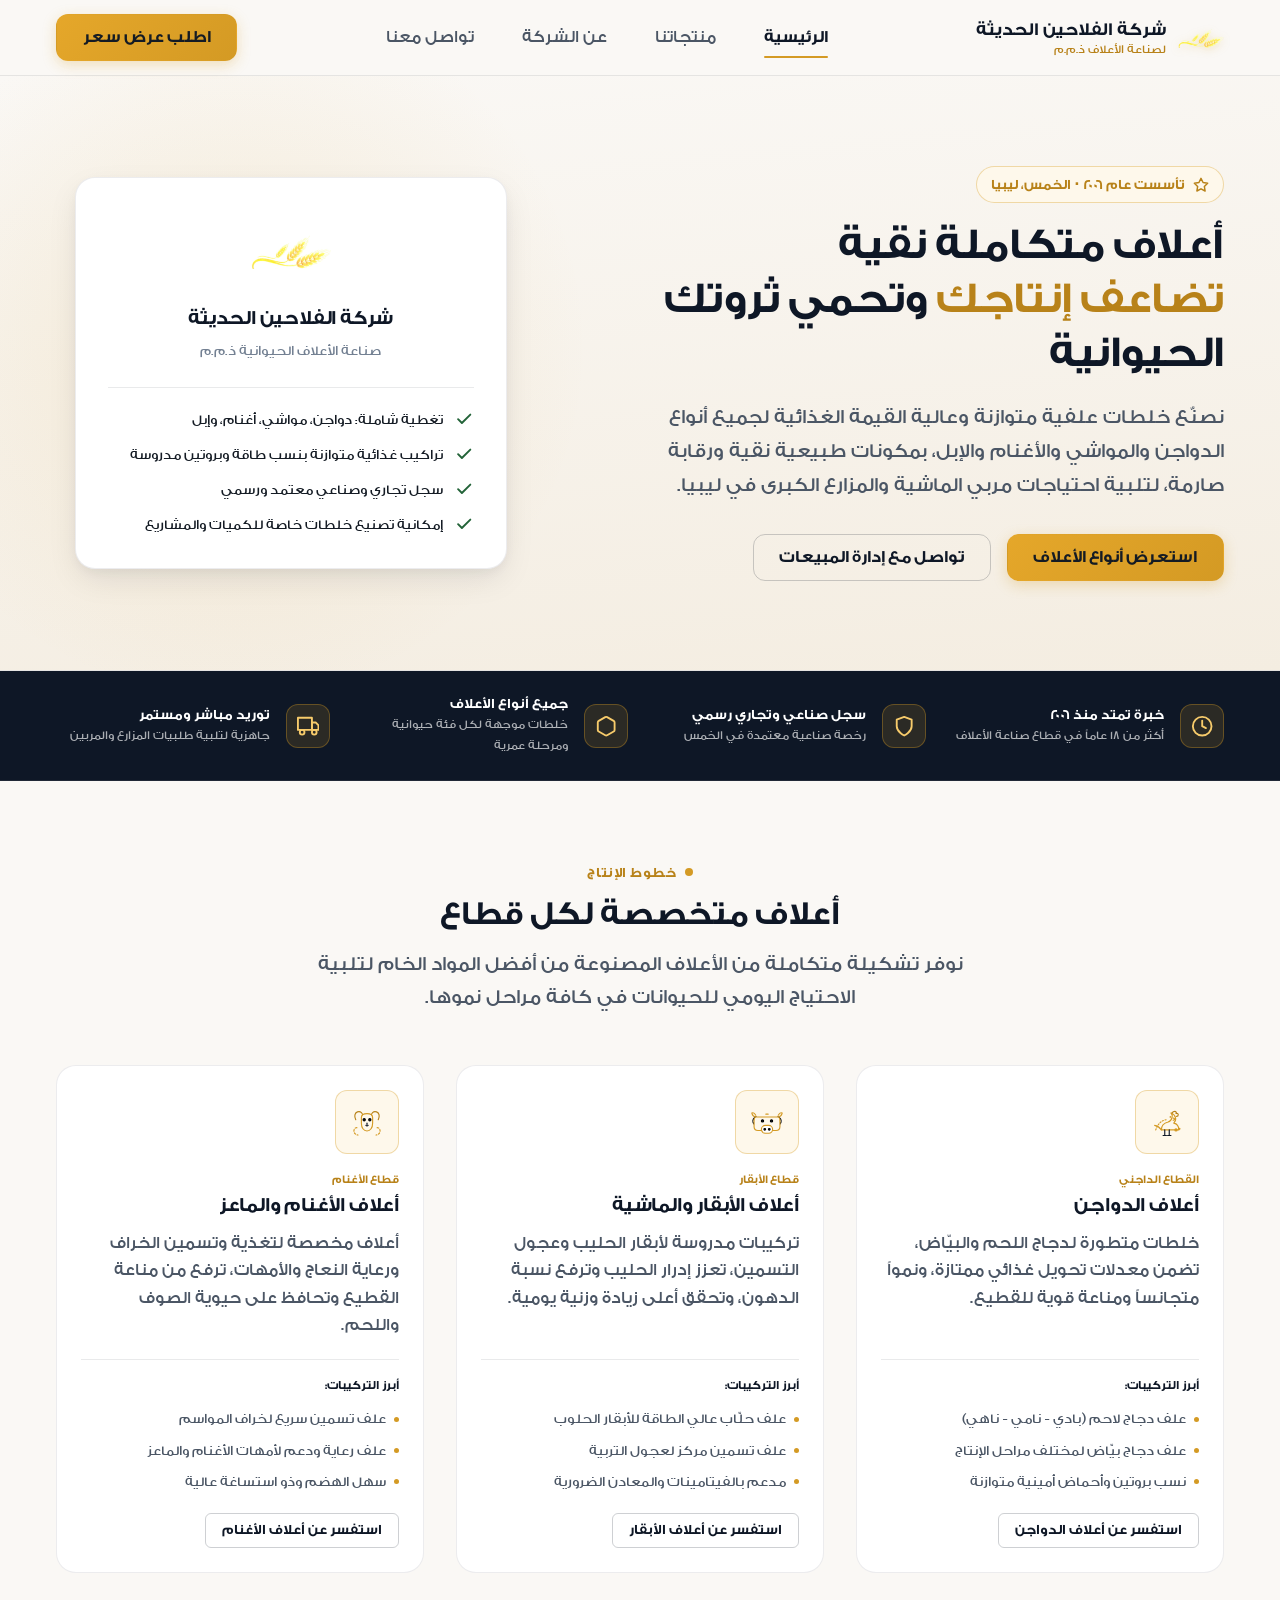
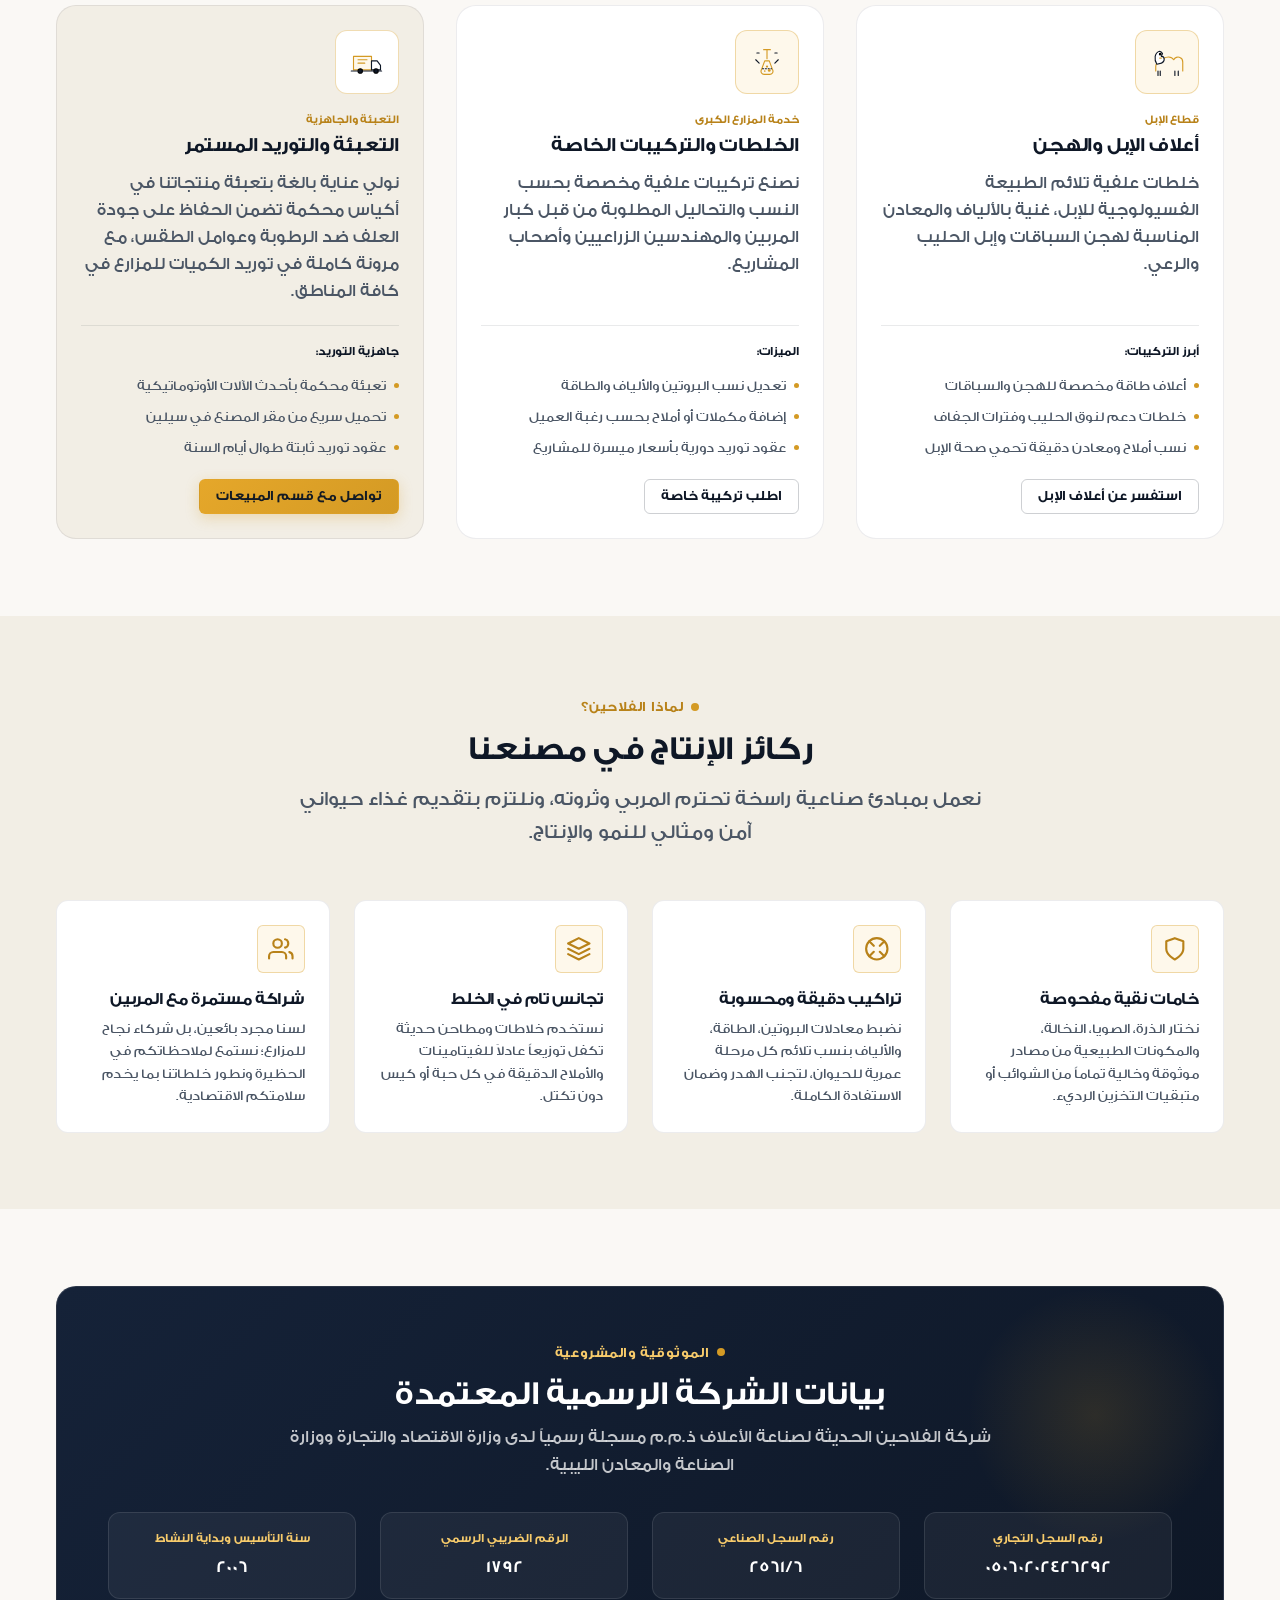
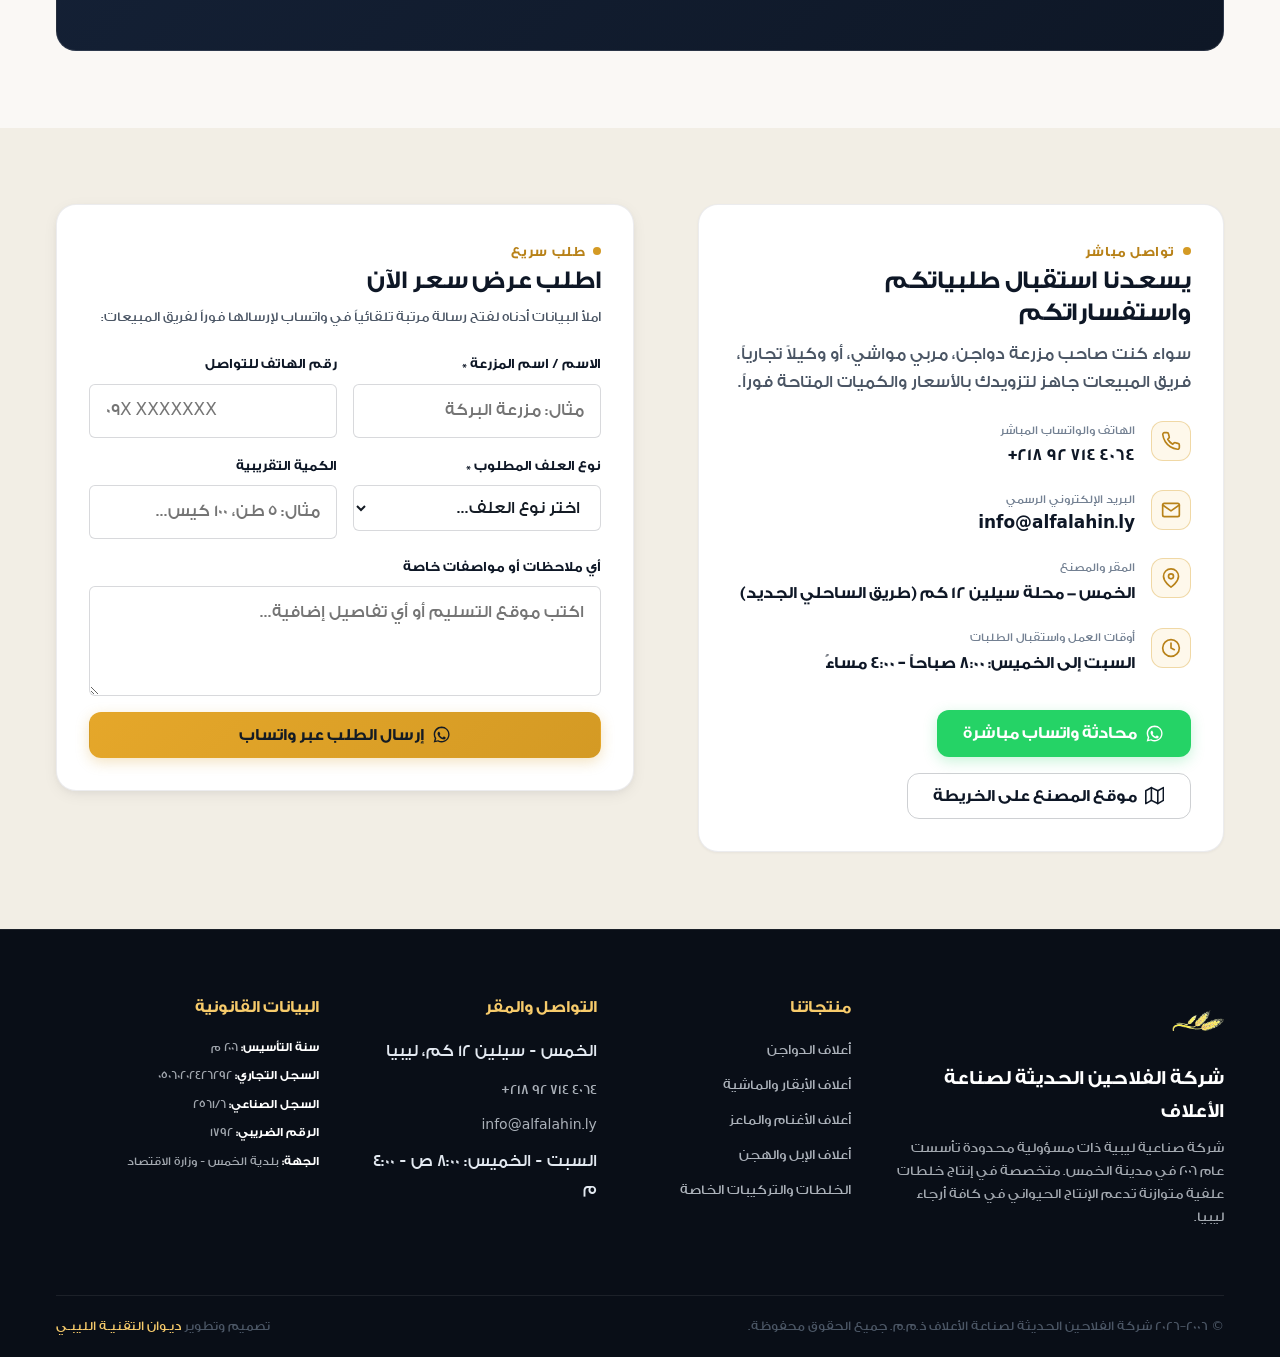
==== index.html @ b2638d95 "feat: إطلاق البنية التحتية والتصميم الكامل لموقع شركة الفلاحين الحديثة لصناعة الأعلاف" ====
<!DOCTYPE html>
<html lang="ar" dir="rtl">
<head>
  <meta charset="UTF-8">
  <meta name="viewport" content="width=device-width, initial-scale=1.0, viewport-fit=cover">
  <title>شركة الفلاحين الحديثة لصناعة الأعلاف | الخمس - ليبيا</title>
  <meta name="description" content="شركة الفلاحين الحديثة لصناعة الأعلاف ذ.م.م - تأسست عام 2006 في سيلين، الخمس، ليبيا. إنتاج وتوريد أجود أنواع الأعلاف المركزة للدواجن والمواشي والأغنام والإبل.">
  <meta name="keywords" content="أعلاف, مصنع أعلاف, شركة الفلاحين, سيلين, الخمس, ليبيا, أعلاف دواجن, أعلاف مواشي, أعلاف أغنام, أعلاف إبل, خلطات علفية">
  <meta name="theme-color" content="#0e1726">
  <link rel="canonical" href="https://alfalahin.ly/">
  <link rel="manifest" href="site.webmanifest">
  <link rel="icon" href="favicon.ico" sizes="any">
  <link rel="apple-touch-icon" href="apple-touch-icon.png">

  <!-- Open Graph / Social -->
  <meta property="og:type" content="website">
  <meta property="og:url" content="https://alfalahin.ly/">
  <meta property="og:title" content="شركة الفلاحين الحديثة لصناعة الأعلاف">
  <meta property="og:description" content="إنتاج وتوريد جميع أنواع الأعلاف الحيوانية بأعلى معايير الجودة في سيلين، الخمس، ليبيا.">
  <meta property="og:image" content="https://alfalahin.ly/assets/img/icon-512.png">

  <!-- Styles -->
  <link rel="stylesheet" href="assets/css/base.css">
  <link rel="stylesheet" href="assets/css/components.css">

  <!-- Structured Data -->
  <script type="application/ld+json">
  {
    "@context": "https://schema.org",
    "@type": "LocalBusiness",
    "name": "شركة الفلاحين الحديثة لصناعة الأعلاف ذ.م.م",
    "alternateName": "Al Falahin Modern Feed Company",
    "image": "https://alfalahin.ly/assets/img/icon-512.png",
    "telephone": "+218927144064",
    "email": "info@alfalahin.ly",
    "url": "https://alfalahin.ly",
    "address": {
      "@type": "PostalAddress",
      "streetAddress": "طريق الساحلي الجديد، محلة سيلين 12 كم",
      "addressLocality": "الخمس",
      "addressCountry": "LY"
    },
    "foundingDate": "2006-11-29",
    "openingHoursSpecification": {
      "@type": "OpeningHoursSpecification",
      "dayOfWeek": ["Saturday", "Sunday", "Monday", "Tuesday", "Wednesday", "Thursday"],
      "opens": "08:00",
      "closes": "16:00"
    }
  }
  </script>
</head>

<body>
  <a class="skip-link" href="#mainContent">الانتقال إلى المحتوى الرئيسي</a>

  <!-- ═══════════════════════════════════════════ الترويسة -->
  <header class="header">
    <div class="container header__inner">
      <a class="brand" href="index.html" aria-label="شركة الفلاحين الحديثة — الصفحة الرئيسية">
        <img class="brand__mark" src="assets/img/logo-mark.png" alt="شعار شركة الفلاحين الحديثة" width="46" height="46">
        <span class="brand__text">
          <span class="brand__name">شركة الفلاحين الحديثة</span>
          <span class="brand__sub">لصناعة الأعلاف ذ.م.م</span>
        </span>
      </a>

      <nav class="nav" aria-label="التنقل الرئيسي">
        <ul class="nav__list">
          <li><a class="nav__link" href="index.html" aria-current="page">الرئيسية</a></li>
          <li><a class="nav__link" href="products.html">منتجاتنا</a></li>
          <li><a class="nav__link" href="about.html">عن الشركة</a></li>
          <li><a class="nav__link" href="contact.html">تواصل معنا</a></li>
        </ul>
      </nav>

      <div class="header__actions">
        <!-- زر واتساب للهاتف -->
        <a class="btn header__wa" href="https://wa.me/218927144064" target="_blank" rel="noopener" aria-label="مراسلة الشركة عبر واتساب">
          <svg viewBox="0 0 24 24" aria-hidden="true"><path d="M12.04 2c-5.46 0-9.91 4.45-9.91 9.91 0 1.75.46 3.45 1.32 4.95L2.05 22l5.25-1.38c1.45.79 3.08 1.21 4.74 1.21 5.46 0 9.91-4.45 9.91-9.91 0-2.65-1.03-5.14-2.9-7.01A9.82 9.82 0 0 0 12.04 2zm.01 1.67c2.2 0 4.26.86 5.82 2.42a8.18 8.18 0 0 1 2.41 5.82c0 4.54-3.7 8.24-8.24 8.24-1.42 0-2.82-.37-4.06-1.07l-.29-.16-3.12.82.83-3.04-.19-.3a8.18 8.18 0 0 1-1.26-4.49c0-4.54 3.7-8.24 8.24-8.24zm4.52 11.66c-.25-.13-1.47-.72-1.7-.81-.23-.08-.39-.13-.56.13-.17.25-.64.81-.79.97-.14.17-.29.19-.54.06-.25-.13-1.06-.39-2.02-1.25-.75-.67-1.25-1.5-1.4-1.75-.14-.25-.02-.39.11-.51.11-.11.25-.29.38-.44.13-.14.17-.25.25-.42.08-.17.04-.31-.02-.44-.06-.13-.56-1.35-.77-1.85-.2-.49-.41-.42-.56-.43h-.48c-.17 0-.44.06-.67.31-.23.25-.88.86-.88 2.1s.9 2.44 1.03 2.61c.13.17 1.77 2.7 4.28 3.79.6.26 1.07.41 1.43.53.6.19 1.15.16 1.58.1.48-.07 1.47-.6 1.68-1.18.21-.58.21-1.07.15-1.18-.06-.1-.23-.16-.48-.28z"/></svg>
        </a>
        <a class="btn btn--gold" href="contact.html">اطلب عرض سعر</a>
      </div>
    </div>
  </header>

  <main id="mainContent">

    <!-- ═══════════════════════════════════════════ القسم الترحيبي (Hero) -->
    <section class="hero">
      <div class="container hero__inner">
        <div class="hero__content reveal">
          <div class="hero__badge">
            <svg viewBox="0 0 24 24" fill="none" stroke="currentColor" stroke-width="2.2" stroke-linecap="round" stroke-linejoin="round" aria-hidden="true"><path d="M12 2l3.09 6.26L22 9.27l-5 4.87 1.18 6.88L12 17.77l-6.18 3.25L7 14.14 2 9.27l6.91-1.01L12 2z"/></svg>
            <span>تأسست عام ٢٠٠٦ · الخمس، ليبيا</span>
          </div>
          <h1>أعلاف متكاملة نقية <span>تضاعف إنتاجك</span> وتحمي ثروتك الحيوانية</h1>
          <p class="hero__desc">
            نصنّع خلطات علفية متوازنة وعالية القيمة الغذائية لجميع أنواع الدواجن والمواشي والأغنام والإبل، بمكونات طبيعية نقية ورقابة صارمة، لتلبية احتياجات مربي الماشية والمزارع الكبرى في ليبيا.
          </p>
          <div class="btn-group">
            <a class="btn btn--gold" href="products.html">استعرض أنواع الأعلاف</a>
            <a class="btn btn--outline" href="contact.html">تواصل مع إدارة المبيعات</a>
          </div>
        </div>

        <div class="hero__media reveal">
          <div class="hero__card">
            <img class="hero__card-mark" src="assets/img/logo-mark.png" alt="" width="80" height="80">
            <h2 class="hero__card-title">شركة الفلاحين الحديثة</h2>
            <p class="hero__card-sub">صناعة الأعلاف الحيوانية ذ.م.م</p>
            <div class="hero__card-list">
              <div class="hero__card-item">
                <svg viewBox="0 0 24 24" fill="none" stroke="currentColor" stroke-width="2.5" stroke-linecap="round" stroke-linejoin="round" aria-hidden="true"><polyline points="20 6 9 17 4 12"/></svg>
                <span>تغطية شاملة: دواجن، مواشي، أغنام، وإبل</span>
              </div>
              <div class="hero__card-item">
                <svg viewBox="0 0 24 24" fill="none" stroke="currentColor" stroke-width="2.5" stroke-linecap="round" stroke-linejoin="round" aria-hidden="true"><polyline points="20 6 9 17 4 12"/></svg>
                <span>تراكيب غذائية متوازنة بنسب طاقة وبروتين مدروسة</span>
              </div>
              <div class="hero__card-item">
                <svg viewBox="0 0 24 24" fill="none" stroke="currentColor" stroke-width="2.5" stroke-linecap="round" stroke-linejoin="round" aria-hidden="true"><polyline points="20 6 9 17 4 12"/></svg>
                <span>سجل تجاري وصناعي معتمد ورسمي</span>
              </div>
              <div class="hero__card-item">
                <svg viewBox="0 0 24 24" fill="none" stroke="currentColor" stroke-width="2.5" stroke-linecap="round" stroke-linejoin="round" aria-hidden="true"><polyline points="20 6 9 17 4 12"/></svg>
                <span>إمكانية تصنيع خلطات خاصة للكميات والمشاريع</span>
              </div>
            </div>
          </div>
        </div>
      </div>
    </section>

    <!-- ═══════════════════════════════════════════ شريط الأرقام والموثوقية -->
    <section class="trust-strip" aria-label="أرقام وإحصائيات موثوقة">
      <div class="container trust-strip__inner">
        <div class="trust-item">
          <div class="trust-item__icon">
            <svg viewBox="0 0 24 24" fill="none" stroke="currentColor" stroke-width="2" stroke-linecap="round" stroke-linejoin="round" aria-hidden="true"><circle cx="12" cy="12" r="10"/><polyline points="12 6 12 12 16 14"/></svg>
          </div>
          <div>
            <div class="trust-item__title">خبرة تمتد منذ ٢٠٠٦</div>
            <div class="trust-item__desc">أكثر من ١٨ عاماً في قطاع صناعة الأعلاف</div>
          </div>
        </div>

        <div class="trust-item">
          <div class="trust-item__icon">
            <svg viewBox="0 0 24 24" fill="none" stroke="currentColor" stroke-width="2" stroke-linecap="round" stroke-linejoin="round" aria-hidden="true"><path d="M12 22s8-4 8-10V5l-8-3-8 3v7c0 6 8 10 8 10z"/></svg>
          </div>
          <div>
            <div class="trust-item__title">سجل صناعي وتجاري رسمي</div>
            <div class="trust-item__desc">رخصة صناعية معتمدة في الخمس</div>
          </div>
        </div>

        <div class="trust-item">
          <div class="trust-item__icon">
            <svg viewBox="0 0 24 24" fill="none" stroke="currentColor" stroke-width="2" stroke-linecap="round" stroke-linejoin="round" aria-hidden="true"><path d="M21 16V8a2 2 0 0 0-1-1.73l-7-4a2 2 0 0 0-2 0l-7 4A2 2 0 0 0 3 8v8a2 2 0 0 0 1 1.73l7 4a2 2 0 0 0 2 0l7-4A2 2 0 0 0 21 16z"/></svg>
          </div>
          <div>
            <div class="trust-item__title">جميع أنواع الأعلاف</div>
            <div class="trust-item__desc">خلطات موجهة لكل فئة حيوانية ومرحلة عمرية</div>
          </div>
        </div>

        <div class="trust-item">
          <div class="trust-item__icon">
            <svg viewBox="0 0 24 24" fill="none" stroke="currentColor" stroke-width="2" stroke-linecap="round" stroke-linejoin="round" aria-hidden="true"><rect x="1" y="3" width="15" height="13"/><polygon points="16 8 20 8 23 11 23 16 16 16 16 8"/><circle cx="5.5" cy="18.5" r="2.5"/><circle cx="18.5" cy="18.5" r="2.5"/></svg>
          </div>
          <div>
            <div class="trust-item__title">توريد مباشر ومستمر</div>
            <div class="trust-item__desc">جاهزية لتلبية طلبيات المزارع والمربين</div>
          </div>
        </div>
      </div>
    </section>

    <!-- ═══════════════════════════════════════════ خطوط الإنتاج والمنتجات -->
    <section class="section" id="products">
      <div class="container">
        <div class="section-head section-head--center reveal">
          <span class="eyebrow">خطوط الإنتاج</span>
          <h2>أعلاف متخصصة لكل قطاع</h2>
          <p>نوفر تشكيلة متكاملة من الأعلاف المصنوعة من أفضل المواد الخام لتلبية الاحتياج اليومي للحيوانات في كافة مراحل نموها.</p>
        </div>

        <div class="products-grid">
          <!-- 1. أعلاف الدواجن -->
          <article class="product-card reveal">
            <div class="product-card__figure">
              <img src="assets/img/illus-poultry.svg" alt="" width="36" height="36" loading="lazy">
            </div>
            <span class="product-card__tag">القطاع الداجني</span>
            <h3>أعلاف الدواجن</h3>
            <p>خلطات متطورة لدجاج اللحم والبيّاض، تضمن معدلات تحويل غذائي ممتازة، ونمواً متجانساً ومناعة قوية للقطيع.</p>
            <div class="product-card__types">
              <div class="product-card__types-title">أبرز التركيبات:</div>
              <div class="product-card__type-item">علف دجاج لاحم (بادي - نامي - ناهي)</div>
              <div class="product-card__type-item">علف دجاج بيّاض لمختلف مراحل الإنتاج</div>
              <div class="product-card__type-item">نسب بروتين وأحماض أمينية متوازنة</div>
            </div>
            <div class="product-card__action">
              <a class="btn btn--outline btn--sm" href="https://wa.me/218927144064?text=%D8%A7%D9%84%D8%B3%D9%84%D8%A7%D9%85%20%D8%B9%D9%84%D9%8A%D9%83%D9%85%D8%8C%20%D8%A3%D9%88%D8%AF%20%D8%A7%D9%84%D8%A7%D8%B3%D8%AA%D9%81%D8%B3%D8%A7%D8%B1%20%D8%B9%D9%86%20%D8%A3%D8%B9%D9%84%D8%A7%D9%81%20%D8%A7%D9%84%D8%AF%D9%88%D8%A7%D8%AC%D9%86" target="_blank" rel="noopener">استفسر عن أعلاف الدواجن</a>
            </div>
          </article>

          <!-- 2. أعلاف الأبقار والماشية -->
          <article class="product-card reveal">
            <div class="product-card__figure">
              <img src="assets/img/illus-cattle.svg" alt="" width="36" height="36" loading="lazy">
            </div>
            <span class="product-card__tag">قطاع الأبقار</span>
            <h3>أعلاف الأبقار والماشية</h3>
            <p>تركيبات مدروسة لأبقار الحليب وعجول التسمين، تعزز إدرار الحليب وترفع نسبة الدهون، وتحقق أعلى زيادة وزنية يومية.</p>
            <div class="product-card__types">
              <div class="product-card__types-title">أبرز التركيبات:</div>
              <div class="product-card__type-item">علف حلّاب عالي الطاقة للأبقار الحلوب</div>
              <div class="product-card__type-item">علف تسمين مركز لعجول التربية</div>
              <div class="product-card__type-item">مدعم بالفيتامينات والمعادن الضرورية</div>
            </div>
            <div class="product-card__action">
              <a class="btn btn--outline btn--sm" href="https://wa.me/218927144064?text=%D8%A7%D9%84%D8%B3%D9%84%D8%A7%D9%85%20%D8%B9%D9%84%D9%8A%D9%83%D9%85%D8%8C%20%D8%A3%D9%88%D8%AF%20%D8%A7%D9%84%D8%A7%D8%B3%D8%AA%D9%81%D8%B3%D8%A7%D8%B1%20%D8%B9%D9%86%20%D8%A3%D8%B9%D9%84%D8%A7%D9%81%20%D8%A7%D9%84%D8%A3%D8%A8%D9%82%D8%A7%D8%B1" target="_blank" rel="noopener">استفسر عن أعلاف الأبقار</a>
            </div>
          </article>

          <!-- 3. أعلاف الأغنام والماعز -->
          <article class="product-card reveal">
            <div class="product-card__figure">
              <img src="assets/img/illus-sheep.svg" alt="" width="36" height="36" loading="lazy">
            </div>
            <span class="product-card__tag">قطاع الأغنام</span>
            <h3>أعلاف الأغنام والماعز</h3>
            <p>أعلاف مخصصة لتغذية وتسمين الخراف ورعاية النعاج والأمهات، ترفع من مناعة القطيع وتحافظ على حيوية الصوف واللحم.</p>
            <div class="product-card__types">
              <div class="product-card__types-title">أبرز التركيبات:</div>
              <div class="product-card__type-item">علف تسمين سريع لخراف المواسم</div>
              <div class="product-card__type-item">علف رعاية ودعم لأمهات الأغنام والماعز</div>
              <div class="product-card__type-item">سهل الهضم وذو استساغة عالية</div>
            </div>
            <div class="product-card__action">
              <a class="btn btn--outline btn--sm" href="https://wa.me/218927144064?text=%D8%A7%D9%84%D8%B3%D9%84%D8%A7%D9%85%20%D8%B9%D9%84%D9%8A%D9%83%D9%85%D8%8C%20%D8%A3%D9%88%D8%AF%20%D8%A7%D9%84%D8%A7%D8%B3%D8%AA%D9%81%D8%B3%D8%A7%D8%B1%20%D8%B9%D9%86%20%D8%A3%D8%B9%D9%84%D8%A7%D9%81%20%D8%A7%D9%84%D8%A3%D8%BA%D9%86%D8%A7%D9%85" target="_blank" rel="noopener">استفسر عن أعلاف الأغنام</a>
            </div>
          </article>

          <!-- 4. أعلاف الإبل -->
          <article class="product-card reveal">
            <div class="product-card__figure">
              <img src="assets/img/illus-camel.svg" alt="" width="36" height="36" loading="lazy">
            </div>
            <span class="product-card__tag">قطاع الإبل</span>
            <h3>أعلاف الإبل والهجن</h3>
            <p>خلطات علفية تلائم الطبيعة الفسيولوجية للإبل، غنية بالألياف والمعادن المناسبة لهجن السباقات وإبل الحليب والرعي.</p>
            <div class="product-card__types">
              <div class="product-card__types-title">أبرز التركيبات:</div>
              <div class="product-card__type-item">أعلاف طاقة مخصصة للهجن والسباقات</div>
              <div class="product-card__type-item">خلطات دعم لنوق الحليب وفترات الجفاف</div>
              <div class="product-card__type-item">نسب أملاح ومعادن دقيقة تحمي صحة الإبل</div>
            </div>
            <div class="product-card__action">
              <a class="btn btn--outline btn--sm" href="https://wa.me/218927144064?text=%D8%A7%D9%84%D8%B3%D9%84%D8%A7%D9%85%20%D8%B9%D9%84%D9%8A%D9%83%D9%85%D8%8C%20%D8%A3%D9%88%D8%AF%20%D8%A7%D9%84%D8%A7%D8%B3%D8%AA%D9%81%D8%B3%D8%A7%D8%B1%20%D8%B9%D9%86%20%D8%A3%D8%B9%D9%84%D8%A7%D9%81%20%D8%A7%D9%84%D8%A5%D8%A8%D9%84" target="_blank" rel="noopener">استفسر عن أعلاف الإبل</a>
            </div>
          </article>

          <!-- 5. الخلطات والطلبيات الخاصة -->
          <article class="product-card reveal">
            <div class="product-card__figure">
              <img src="assets/img/illus-custom.svg" alt="" width="36" height="36" loading="lazy">
            </div>
            <span class="product-card__tag">خدمة المزارع الكبرى</span>
            <h3>الخلطات والتركيبات الخاصة</h3>
            <p>نصنع تركيبات علفية مخصصة بحسب النسب والتحاليل المطلوبة من قبل كبار المربين والمهندسين الزراعيين وأصحاب المشاريع.</p>
            <div class="product-card__types">
              <div class="product-card__types-title">الميزات:</div>
              <div class="product-card__type-item">تعديل نسب البروتين والألياف والطاقة</div>
              <div class="product-card__type-item">إضافة مكملات أو أملاح بحسب رغبة العميل</div>
              <div class="product-card__type-item">عقود توريد دورية بأسعار ميسرة للمشاريع</div>
            </div>
            <div class="product-card__action">
              <a class="btn btn--outline btn--sm" href="https://wa.me/218927144064?text=%D8%A7%D9%84%D8%B3%D9%84%D8%A7%D9%85%20%D8%B9%D9%84%D9%8A%D9%83%D9%85%D8%8C%20%D8%A3%D8%B1%D8%BA%D8%A8%20%D9%81%D9%8A%20%D8%B7%D9%84%D8%A8%20%D8%AA%D8%B1%D9%83%D9%8A%D8%A8%D8%A9%20%D8%B9%D9%84%D9%81%D9%8A%D8%A9%20%D8%AE%D8%A7%D8%B5%D8%A9" target="_blank" rel="noopener">اطلب تركيبة خاصة</a>
            </div>
          </article>

          <!-- 6. بطاقة معلومات التعبئة والتوريد -->
          <article class="product-card reveal" style="background: var(--paper-sand);">
            <div class="product-card__figure" style="background: #ffffff;">
              <img src="assets/img/illus-logistics.svg" alt="" width="36" height="36" loading="lazy">
            </div>
            <span class="product-card__tag">التعبئة والجاهزية</span>
            <h3>التعبئة والتوريد المستمر</h3>
            <p>نولي عناية بالغة بتعبئة منتجاتنا في أكياس محكمة تضمن الحفاظ على جودة العلف ضد الرطوبة وعوامل الطقس، مع مرونة كاملة في توريد الكميات للمزارع في كافة المناطق.</p>
            <div class="product-card__types">
              <div class="product-card__types-title">جاهزية التوريد:</div>
              <div class="product-card__type-item">تعبئة محكمة بأحدث الآلات الأوتوماتيكية</div>
              <div class="product-card__type-item">تحميل سريع من مقر المصنع في سيلين</div>
              <div class="product-card__type-item">عقود توريد ثابتة طوال أيام السنة</div>
            </div>
            <div class="product-card__action">
              <a class="btn btn--gold btn--sm" href="contact.html">تواصل مع قسم المبيعات</a>
            </div>
          </article>
        </div>
      </div>
    </section>

    <!-- ═══════════════════════════════════════════ معايير الجودة والتصنيع -->
    <section class="section section--sand" id="quality">
      <div class="container">
        <div class="section-head section-head--center reveal">
          <span class="eyebrow">لماذا الفلاحين؟</span>
          <h2>ركائز الإنتاج في مصنعنا</h2>
          <p>نعمل بمبادئ صناعية راسخة تحترم المربي وثروته، ونلتزم بتقديم غذاء حيواني آمن ومثالي للنمو والإنتاج.</p>
        </div>

        <div class="features-grid">
          <div class="feature-box reveal">
            <div class="feature-box__icon">
              <svg viewBox="0 0 24 24" fill="none" stroke="currentColor" stroke-width="2" stroke-linecap="round" stroke-linejoin="round" aria-hidden="true"><path d="M12 22s8-4 8-10V5l-8-3-8 3v7c0 6 8 10 8 10z"/></svg>
            </div>
            <h3>خامات نقية مفحوصة</h3>
            <p>نختار الذرة، الصويا، النخالة، والمكونات الطبيعية من مصادر موثوقة وخالية تماماً من الشوائب أو متبقيات التخزين الرديء.</p>
          </div>

          <div class="feature-box reveal">
            <div class="feature-box__icon">
              <svg viewBox="0 0 24 24" fill="none" stroke="currentColor" stroke-width="2" stroke-linecap="round" stroke-linejoin="round" aria-hidden="true"><circle cx="12" cy="12" r="10"/><path d="m4.93 4.93 4.24 4.24M14.83 14.83l4.24 4.24M14.83 9.17l4.24-4.24M4.93 19.07l4.24-4.24"/></svg>
            </div>
            <h3>تراكيب دقيقة ومحسوبة</h3>
            <p>نضبط معادلات البروتين، الطاقة، والألياف بنسب تلائم كل مرحلة عمرية للحيوان، لتجنب الهدر وضمان الاستفادة الكاملة.</p>
          </div>

          <div class="feature-box reveal">
            <div class="feature-box__icon">
              <svg viewBox="0 0 24 24" fill="none" stroke="currentColor" stroke-width="2" stroke-linecap="round" stroke-linejoin="round" aria-hidden="true"><polygon points="12 2 2 7 12 12 22 7 12 2"/><polyline points="2 17 12 22 22 17"/><polyline points="2 12 12 17 22 12"/></svg>
            </div>
            <h3>تجانس تام في الخلط</h3>
            <p>نستخدم خلاطات ومطاحن حديثة تكفل توزيعاً عادلاً للفيتامينات والأملاح الدقيقة في كل حبة أو كيس دون تكتل.</p>
          </div>

          <div class="feature-box reveal">
            <div class="feature-box__icon">
              <svg viewBox="0 0 24 24" fill="none" stroke="currentColor" stroke-width="2" stroke-linecap="round" stroke-linejoin="round" aria-hidden="true"><path d="M17 21v-2a4 4 0 0 0-4-4H5a4 4 0 0 0-4 4v2"/><circle cx="9" cy="7" r="4"/><path d="M23 21v-2a4 4 0 0 0-3-3.87"/><path d="M16 3.13a4 4 0 0 1 0 7.75"/></svg>
            </div>
            <h3>شراكة مستمرة مع المربين</h3>
            <p>لسنا مجرد بائعين، بل شركاء نجاح للمزارع؛ نستمع لملاحظاتكم في الحظيرة ونطور خلطاتنا بما يخدم سلامتكم الاقتصادية.</p>
          </div>
        </div>
      </div>
    </section>

    <!-- ═══════════════════════════════════════════ السجلات والتراخيص الرسمية -->
    <section class="section" id="legal">
      <div class="container">
        <div class="legal-banner reveal">
          <div style="text-align: center; max-width: 44rem; margin: 0 auto var(--sp-8) auto; position: relative; z-index: 2;">
            <span class="eyebrow" style="color: var(--gold-light);">الموثوقية والمشروعية</span>
            <h2 style="color: #ffffff; margin-top: var(--sp-2);">بيانات الشركة الرسمية المعتمدة</h2>
            <p style="color: rgba(255, 255, 255, 0.75); margin-top: var(--sp-2);">
              شركة الفلاحين الحديثة لصناعة الأعلاف ذ.م.م مسجلة رسمياً لدى وزارة الاقتصاد والتجارة ووزارة الصناعة والمعادن الليبية.
            </p>
          </div>

          <div class="legal-banner__grid">
            <div class="legal-badge">
              <div class="legal-badge__label">رقم السجل التجاري</div>
              <div class="legal-badge__val">05060202426292</div>
            </div>
            <div class="legal-badge">
              <div class="legal-badge__label">رقم السجل الصناعي</div>
              <div class="legal-badge__val">2561/6</div>
            </div>
            <div class="legal-badge">
              <div class="legal-badge__label">الرقم الضريبي الرسمي</div>
              <div class="legal-badge__val">1792</div>
            </div>
            <div class="legal-badge">
              <div class="legal-badge__label">سنة التأسيس وبداية النشاط</div>
              <div class="legal-badge__val">2006</div>
            </div>
          </div>
        </div>
      </div>
    </section>

    <!-- ═══════════════════════════════════════════ تواصل مباشر وطلب عرض سعر -->
    <section class="section section--sand" id="contact">
      <div class="container">
        <div class="contact-grid">
          <!-- معلومات التواصل -->
          <div class="contact-card reveal">
            <span class="eyebrow">تواصل مباشر</span>
            <h3>يسعدنا استقبال طلبياتكم واستفساراتكم</h3>
            <p>سواء كنت صاحب مزرعة دواجن، مربي مواشي، أو وكيلاً تجارياً، فريق المبيعات جاهز لتزويدك بالأسعار والكميات المتاحة فوراً.</p>

            <div class="contact-list">
              <div class="contact-row">
                <div class="contact-row__icon">
                  <svg viewBox="0 0 24 24" fill="none" stroke="currentColor" stroke-width="2" stroke-linecap="round" stroke-linejoin="round" aria-hidden="true"><path d="M22 16.92v3a2 2 0 0 1-2.18 2 19.79 19.79 0 0 1-8.63-3.07 19.5 19.5 0 0 1-6-6 19.79 19.79 0 0 1-3.07-8.67A2 2 0 0 1 4.11 2h3a2 2 0 0 1 2 1.72 12.84 12.84 0 0 0 .7 2.81 2 2 0 0 1-.45 2.11L8.09 9.91a16 16 0 0 0 6 6l1.27-1.27a2 2 0 0 1 2.11-.45 12.84 12.84 0 0 0 2.81.7A2 2 0 0 1 22 16.92z"/></svg>
                </div>
                <div>
                  <div class="contact-row__label">الهاتف والواتساب المباشر</div>
                  <a class="contact-row__val" href="tel:+218927144064" dir="ltr">+218 92 714 4064</a>
                </div>
              </div>

              <div class="contact-row">
                <div class="contact-row__icon">
                  <svg viewBox="0 0 24 24" fill="none" stroke="currentColor" stroke-width="2" stroke-linecap="round" stroke-linejoin="round" aria-hidden="true"><path d="M4 4h16c1.1 0 2 .9 2 2v12c0 1.1-.9 2-2 2H4c-1.1 0-2-.9-2-2V6c0-1.1.9-2 2-2z"/><polyline points="22,6 12,13 2,6"/></svg>
                </div>
                <div>
                  <div class="contact-row__label">البريد الإلكتروني الرسمي</div>
                  <a class="contact-row__val" href="mailto:info@alfalahin.ly">info@alfalahin.ly</a>
                </div>
              </div>

              <div class="contact-row">
                <div class="contact-row__icon">
                  <svg viewBox="0 0 24 24" fill="none" stroke="currentColor" stroke-width="2" stroke-linecap="round" stroke-linejoin="round" aria-hidden="true"><path d="M21 10c0 7-9 13-9 13s-9-6-9-13a9 9 0 0 1 18 0z"/><circle cx="12" cy="10" r="3"/></svg>
                </div>
                <div>
                  <div class="contact-row__label">المقر والمصنع</div>
                  <div class="contact-row__val">الخمس - محلة سيلين 12 كم (طريق الساحلي الجديد)</div>
                </div>
              </div>

              <div class="contact-row">
                <div class="contact-row__icon">
                  <svg viewBox="0 0 24 24" fill="none" stroke="currentColor" stroke-width="2" stroke-linecap="round" stroke-linejoin="round" aria-hidden="true"><circle cx="12" cy="12" r="10"/><polyline points="12 6 12 12 16 14"/></svg>
                </div>
                <div>
                  <div class="contact-row__label">أوقات العمل واستقبال الطلبات</div>
                  <div class="contact-row__val">السبت إلى الخميس: 8:00 صباحاً – 4:00 مساءً</div>
                </div>
              </div>
            </div>

            <div class="btn-group">
              <a class="btn btn--whatsapp" href="https://wa.me/218927144064" target="_blank" rel="noopener">
                <svg viewBox="0 0 24 24" fill="currentColor" aria-hidden="true"><path d="M12.04 2c-5.46 0-9.91 4.45-9.91 9.91 0 1.75.46 3.45 1.32 4.95L2.05 22l5.25-1.38c1.45.79 3.08 1.21 4.74 1.21 5.46 0 9.91-4.45 9.91-9.91 0-2.65-1.03-5.14-2.9-7.01A9.82 9.82 0 0 0 12.04 2zm.01 1.67c2.2 0 4.26.86 5.82 2.42a8.18 8.18 0 0 1 2.41 5.82c0 4.54-3.7 8.24-8.24 8.24-1.42 0-2.82-.37-4.06-1.07l-.29-.16-3.12.82.83-3.04-.19-.3a8.18 8.18 0 0 1-1.26-4.49c0-4.54 3.7-8.24 8.24-8.24zm4.52 11.66c-.25-.13-1.47-.72-1.7-.81-.23-.08-.39-.13-.56.13-.17.25-.64.81-.79.97-.14.17-.29.19-.54.06-.25-.13-1.06-.39-2.02-1.25-.75-.67-1.25-1.5-1.4-1.75-.14-.25-.02-.39.11-.51.11-.11.25-.29.38-.44.13-.14.17-.25.25-.42.08-.17.04-.31-.02-.44-.06-.13-.56-1.35-.77-1.85-.2-.49-.41-.42-.56-.43h-.48c-.17 0-.44.06-.67.31-.23.25-.88.86-.88 2.1s.9 2.44 1.03 2.61c.13.17 1.77 2.7 4.28 3.79.6.26 1.07.41 1.43.53.6.19 1.15.16 1.58.1.48-.07 1.47-.6 1.68-1.18.21-.58.21-1.07.15-1.18-.06-.1-.23-.16-.48-.28z"/></svg>
                <span>محادثة واتساب مباشرة</span>
              </a>
              <a class="btn btn--outline" href="https://maps.app.goo.gl/vdY58M5YHYgnQYvJ6?g_st=ic" target="_blank" rel="noopener">
                <svg viewBox="0 0 24 24" fill="none" stroke="currentColor" stroke-width="2" stroke-linecap="round" stroke-linejoin="round" aria-hidden="true"><polygon points="1 6 1 22 8 18 16 22 23 18 23 2 16 6 8 2 1 6"/><line x1="8" y1="2" x2="8" y2="18"/><line x1="16" y1="6" x2="16" y2="22"/></svg>
                <span>موقع المصنع على الخريطة</span>
              </a>
            </div>
          </div>

          <!-- نموذج إرسال الطلب -->
          <div class="form-box reveal">
            <span class="eyebrow">طلب سريع</span>
            <h3>اطلب عرض سعر الآن</h3>
            <p>املأ البيانات أدناه لفتح رسالة مرتبة تلقائياً في واتساب لإرسالها فوراً لفريق المبيعات:</p>

            <form id="quoteForm">
              <div class="form-row">
                <div class="form-group">
                  <label for="qName">الاسم / اسم المزرعة *</label>
                  <input class="form-input" type="text" id="qName" required placeholder="مثال: مزرعة البركة">
                </div>
                <div class="form-group">
                  <label for="qPhone">رقم الهاتف للتواصل</label>
                  <input class="form-input" type="tel" id="qPhone" placeholder="09X XXXXXXX" dir="ltr">
                </div>
              </div>

              <div class="form-row">
                <div class="form-group">
                  <label for="qFeedType">نوع العلف المطلوب *</label>
                  <select class="form-select" id="qFeedType" required>
                    <option value="" disabled selected>اختر نوع العلف...</option>
                    <option value="أعلاف دواجن (بادي / نامي / ناهي / بياض)">أعلاف دواجن (بادي / نامي / ناهي / بياض)</option>
                    <option value="أعلاف أبقار وماشية (حلاب / تسمين)">أعلاف أبقار وماشية (حلاب / تسمين)</option>
                    <option value="أعلاف أغنام وماعز (تسمين / رعاية قطيع)">أعلاف أغنام وماعز (تسمين / رعاية قطيع)</option>
                    <option value="أعلاف إبل وهجن">أعلاف إبل وهجن</option>
                    <option value="خلطة علفية خاصة بمواصفات معينة">خلطة علفية خاصة بمواصفات معينة</option>
                    <option value="استفسار عام عن المنتجات والأسعار">استفسار عام عن المنتجات والأسعار</option>
                  </select>
                </div>
                <div class="form-group">
                  <label for="qQuantity">الكمية التقريبية</label>
                  <input class="form-input" type="text" id="qQuantity" placeholder="مثال: 5 طن، 100 كيس...">
                </div>
              </div>

              <div class="form-group">
                <label for="qNotes">أي ملاحظات أو مواصفات خاصة</label>
                <textarea class="form-textarea" id="qNotes" rows="3" placeholder="اكتب موقع التسليم أو أي تفاصيل إضافية..."></textarea>
              </div>

              <button class="btn btn--gold" type="submit" style="width: 100%;">
                <svg viewBox="0 0 24 24" fill="currentColor" aria-hidden="true"><path d="M12.04 2c-5.46 0-9.91 4.45-9.91 9.91 0 1.75.46 3.45 1.32 4.95L2.05 22l5.25-1.38c1.45.79 3.08 1.21 4.74 1.21 5.46 0 9.91-4.45 9.91-9.91 0-2.65-1.03-5.14-2.9-7.01A9.82 9.82 0 0 0 12.04 2zm.01 1.67c2.2 0 4.26.86 5.82 2.42a8.18 8.18 0 0 1 2.41 5.82c0 4.54-3.7 8.24-8.24 8.24-1.42 0-2.82-.37-4.06-1.07l-.29-.16-3.12.82.83-3.04-.19-.3a8.18 8.18 0 0 1-1.26-4.49c0-4.54 3.7-8.24 8.24-8.24zm4.52 11.66c-.25-.13-1.47-.72-1.7-.81-.23-.08-.39-.13-.56.13-.17.25-.64.81-.79.97-.14.17-.29.19-.54.06-.25-.13-1.06-.39-2.02-1.25-.75-.67-1.25-1.5-1.4-1.75-.14-.25-.02-.39.11-.51.11-.11.25-.29.38-.44.13-.14.17-.25.25-.42.08-.17.04-.31-.02-.44-.06-.13-.56-1.35-.77-1.85-.2-.49-.41-.42-.56-.43h-.48c-.17 0-.44.06-.67.31-.23.25-.88.86-.88 2.1s.9 2.44 1.03 2.61c.13.17 1.77 2.7 4.28 3.79.6.26 1.07.41 1.43.53.6.19 1.15.16 1.58.1.48-.07 1.47-.6 1.68-1.18.21-.58.21-1.07.15-1.18-.06-.1-.23-.16-.48-.28z"/></svg>
                <span>إرسال الطلب عبر واتساب</span>
              </button>
            </form>
          </div>
        </div>
      </div>
    </section>

  </main>

  <!-- ═══════════════════════════════════════════ التذييل -->
  <footer class="footer">
    <div class="container footer__inner">
      <div class="footer__grid">
        <!-- عمود 1: التعريف -->
        <div>
          <img class="footer__brand-mark" src="assets/img/logo-mark.png" alt="شركة الفلاحين الحديثة" width="52" height="52">
          <div class="footer__brand-title">شركة الفلاحين الحديثة لصناعة الأعلاف</div>
          <p class="footer__brand-desc">
            شركة صناعية ليبية ذات مسؤولية محدودة تأسست عام ٢٠٠٦ في مدينة الخمس. متخصصة في إنتاج خلطات علفية متوازنة تدعم الإنتاج الحيواني في كافة أرجاء ليبيا.
          </p>
        </div>

        <!-- عمود 2: خطوط المنتجات -->
        <div>
          <div class="footer__col-title">منتجاتنا</div>
          <div class="footer__links">
            <a href="products.html#poultry">أعلاف الدواجن</a>
            <a href="products.html#cattle">أعلاف الأبقار والماشية</a>
            <a href="products.html#sheep">أعلاف الأغنام والماعز</a>
            <a href="products.html#camel">أعلاف الإبل والهجن</a>
            <a href="products.html#custom">الخلطات والتركيبات الخاصة</a>
          </div>
        </div>

        <!-- عمود 3: التواصل والمقر -->
        <div>
          <div class="footer__col-title">التواصل والمقر</div>
          <div class="footer__links">
            <span>الخمس - سيلين 12 كم، ليبيا</span>
            <a href="tel:+218927144064" dir="ltr">+218 92 714 4064</a>
            <a href="mailto:info@alfalahin.ly">info@alfalahin.ly</a>
            <span>السبت - الخميس: 8:00 ص - 4:00 م</span>
          </div>
        </div>

        <!-- عمود 4: السجلات القانونية -->
        <div>
          <div class="footer__col-title">البيانات القانونية</div>
          <div class="footer__legal-list">
            <div><strong>سنة التأسيس:</strong> ٢٠٠٦ م</div>
            <div><strong>السجل التجاري:</strong> 05060202426292</div>
            <div><strong>السجل الصناعي:</strong> 2561/6</div>
            <div><strong>الرقم الضريبي:</strong> 1792</div>
            <div><strong>الجهة:</strong> بلدية الخمس - وزارة الاقتصاد</div>
          </div>
        </div>
      </div>

      <div class="footer__bottom">
        <p>© 2006–2026 شركة الفلاحين الحديثة لصناعة الأعلاف ذ.م.م. جميع الحقوق محفوظة.</p>
        <p>تصميم وتطوير <a href="https://yosef.ly" target="_blank" rel="noopener">ديـوان التقنيـة الليبـي</a></p>
      </div>
    </div>
  </footer>

  <!-- ═══════════════════════════════════════════ شريط الهاتف السفلي (Tabbar) -->
  <nav class="tabbar" aria-label="التنقل السريع عبر الهاتف">
    <div class="tabbar__inner">
      <a class="tab" href="index.html" aria-current="page">
        <svg viewBox="0 0 24 24" fill="none" stroke="currentColor" stroke-linecap="round" stroke-linejoin="round" aria-hidden="true"><path d="M3 10.5 12 3l9 7.5"/><path d="M5.5 9.5V20a1 1 0 0 0 1 1H10v-6h4v6h3.5a1 1 0 0 0 1-1V9.5"/></svg>
        <span>الرئيسية</span>
      </a>
      <a class="tab" href="products.html">
        <svg viewBox="0 0 24 24" fill="none" stroke="currentColor" stroke-linecap="round" stroke-linejoin="round" aria-hidden="true"><path d="M21 16V8a2 2 0 0 0-1-1.73l-7-4a2 2 0 0 0-2 0l-7 4A2 2 0 0 0 3 8v8a2 2 0 0 0 1 1.73l7 4a2 2 0 0 0 2 0l7-4A2 2 0 0 0 21 16z"/><polyline points="3.27 6.96 12 12.01 20.73 6.96"/><line x1="12" y1="22.08" x2="12" y2="12"/></svg>
        <span>المنتجات</span>
      </a>
      <a class="tab" href="about.html">
        <svg viewBox="0 0 24 24" fill="none" stroke="currentColor" stroke-linecap="round" stroke-linejoin="round" aria-hidden="true"><path d="M16 21v-2a4 4 0 0 0-4-4H5a4 4 0 0 0-4 4v2"/><circle cx="8.5" cy="7" r="4"/><line x1="20" y1="8" x2="20" y2="14"/><line x1="23" y1="11" x2="17" y2="11"/></svg>
        <span>عن الشركة</span>
      </a>
      <a class="tab" href="contact.html">
        <svg viewBox="0 0 24 24" fill="none" stroke="currentColor" stroke-linecap="round" stroke-linejoin="round" aria-hidden="true"><path d="M21 12a8.5 8.5 0 0 1-12.3 7.6L3.5 21l1.4-5A8.5 8.5 0 1 1 21 12z"/></svg>
        <span>تواصل</span>
      </a>
    </div>
  </nav>

  <!-- Scripts -->
  <script src="assets/js/main.js" defer></script>
</body>
</html>
---- assets/css/base.css ----
@charset "UTF-8";
@import url("fonts.css");

/* ==========================================================================
   شركة الفلاحين الحديثة لصناعة الأعلاف — الأساسيات ونظام التصميم
   ========================================================================== */

:root {
  color-scheme: light;

  /* ------------------------------------------------------------- الألوان */
  /* ألوان الهوية: القمح الذهبي الداكن، الكحلي الصناعي الرصين، وخلفيات طبيعية */
  --primary: #0e1726;
  --primary-surface: #152238;
  --primary-light: #223450;
  
  --gold: #d49a24;
  --gold-hover: #b88219;
  --gold-light: #f7cb6b;
  --gold-surface: #fef8eb;
  --gold-border: rgba(212, 154, 36, 0.35);

  --green: #236338;
  --green-surface: #edf7f0;

  --paper: #faf8f5;
  --paper-card: #ffffff;
  --paper-sand: #f2eee5;
  --paper-border: rgba(14, 23, 38, 0.08);

  --ink: #141b24;
  --ink-soft: #4b5665;
  --ink-muted: #738092;

  --white: #ffffff;
  --hair: rgba(14, 23, 38, 0.09);
  --hair-on-dark: rgba(255, 255, 255, 0.12);

  /* ----------------------------------------------------------- الخطوط */
  --font-base: "GE SS Two", system-ui, -apple-system, "Segoe UI", sans-serif;

  /* ---------------------------------------------------------- المسافات */
  --sp-1: 0.25rem;
  --sp-2: 0.5rem;
  --sp-3: 0.75rem;
  --sp-4: 1rem;
  --sp-5: 1.25rem;
  --sp-6: 1.5rem;
  --sp-8: 2rem;
  --sp-10: 2.5rem;
  --sp-12: 3rem;
  --sp-16: 4rem;
  --sp-20: 5rem;
  --sp-24: 6rem;

  /* --------------------------------------------------------- التدرج المطبعي */
  --step--1: clamp(0.8125rem, 0.8rem + 0.1vw, 0.875rem);
  --step-0: clamp(0.9375rem, 0.9rem + 0.2vw, 1.0625rem);
  --step-1: clamp(1.125rem, 1.05rem + 0.4vw, 1.25rem);
  --step-2: clamp(1.35rem, 1.25rem + 0.6vw, 1.6rem);
  --step-3: clamp(1.65rem, 1.5rem + 0.9vw, 2.1rem);
  --step-4: clamp(2rem, 1.8rem + 1.4vw, 2.75rem);
  --step-5: clamp(2.45rem, 2.1rem + 2vw, 3.5rem);

  /* ----------------------------------------------------------- الأبعاد */
  --container-max: 76rem;
  --header-h: 4.75rem;
  --tabbar-h: 3.9rem;
  --radius-sm: 0.375rem;
  --radius-md: 0.75rem;
  --radius-lg: 1.25rem;
  --radius-pill: 9999px;

  /* ------------------------------------------------------------ الظلال */
  --shadow-sm: 0 1px 3px rgba(14, 23, 38, 0.05);
  --shadow-md: 0 4px 16px -2px rgba(14, 23, 38, 0.08), 0 2px 6px -1px rgba(14, 23, 38, 0.04);
  --shadow-lg: 0 12px 32px -4px rgba(14, 23, 38, 0.1), 0 4px 12px -2px rgba(14, 23, 38, 0.05);

  --ease: cubic-bezier(0.2, 0.8, 0.2, 1);
}

/* --------------------------------------------------------- إعادة الضبط */
*, *::before, *::after {
  box-sizing: border-box;
  margin: 0;
  padding: 0;
}

html {
  font-size: 100%;
  scroll-behavior: smooth;
  -webkit-text-size-adjust: 100%;
}

body {
  font-family: var(--font-base);
  font-size: var(--step-0);
  line-height: 1.65;
  color: var(--ink);
  background-color: var(--paper);
  direction: rtl;
  text-align: right;
  -webkit-font-smoothing: antialiased;
  -moz-osx-font-smoothing: grayscale;
  overflow-x: hidden;
}

img, picture, svg {
  display: block;
  max-width: 100%;
  height: auto;
}

input, button, textarea, select {
  font: inherit;
  color: inherit;
}

button {
  background: none;
  border: none;
  cursor: pointer;
}

a {
  color: inherit;
  text-decoration: none;
}

ul, ol {
  list-style: none;
}

/* ------------------------------------------------------------- الحاويات */
.container {
  width: 100%;
  max-width: var(--container-max);
  margin-inline: auto;
  padding-inline: var(--sp-6);
}

.container--narrow {
  max-width: 52rem;
}

.container--wide {
  max-width: 86rem;
}

/* ----------------------------------------------------------- شريط التخطي */
.skip-link {
  position: absolute;
  top: -10rem;
  right: var(--sp-4);
  z-index: 9999;
  background: var(--gold);
  color: var(--primary);
  font-weight: 700;
  padding: var(--sp-3) var(--sp-5);
  border-radius: var(--radius-sm);
  transition: top 0.2s var(--ease);
}

.skip-link:focus {
  top: var(--sp-4);
}

/* ------------------------------------------------------------- العناوين */
h1, h2, h3, h4 {
  color: var(--primary);
  font-weight: 700;
  line-height: 1.25;
  letter-spacing: -0.01em;
}

h1 { font-size: var(--step-5); }
h2 { font-size: var(--step-3); }
h3 { font-size: var(--step-2); }
h4 { font-size: var(--step-1); }

p {
  color: var(--ink-soft);
}

/* ------------------------------------------------------ شارات ولواحق */
.eyebrow {
  display: inline-flex;
  align-items: center;
  gap: var(--sp-2);
  font-size: var(--step--1);
  font-weight: 700;
  color: var(--gold-hover);
  letter-spacing: 0.04em;
  text-transform: uppercase;
}

.eyebrow::before {
  content: "";
  display: inline-block;
  width: 0.5rem;
  height: 0.5rem;
  border-radius: 50%;
  background: var(--gold);
}

/* ------------------------------------------------------- الأقسام العامة */
.section {
  padding-block: clamp(3.5rem, 6vw, 6.5rem);
}

.section--sand {
  background-color: var(--paper-sand);
}

.section--dark {
  background-color: var(--primary);
  color: #f0f4f8;
}

.section--dark h1,
.section--dark h2,
.section--dark h3,
.section--dark h4 {
  color: #ffffff;
}

.section--dark p {
  color: rgba(240, 244, 248, 0.75);
}

.section-head {
  margin-bottom: clamp(2rem, 4vw, 3.5rem);
}

.section-head--center {
  text-align: center;
  margin-inline: auto;
  max-width: 44rem;
}

.section-head h2 {
  margin-top: var(--sp-2);
}

.section-head p {
  margin-top: var(--sp-3);
  font-size: var(--step-1);
}

/* ------------------------------------------------------------- الحركات */
.reveal {
  opacity: 0;
  transform: translateY(1.25rem);
  transition: opacity 0.6s var(--ease), transform 0.6s var(--ease);
}

.reveal.is-revealed {
  opacity: 1;
  transform: translateY(0);
}
---- assets/css/components.css ----
@charset "UTF-8";

/* ==========================================================================
   شركة الفلاحين الحديثة لصناعة الأعلاف — المكونات والأنماط
   ========================================================================== */

/* ------------------------------------------------------------- الترويسة */
.header {
  position: sticky;
  top: 0;
  z-index: 60;
  background: rgba(250, 248, 245, 0.94);
  -webkit-backdrop-filter: blur(14px);
  backdrop-filter: blur(14px);
  border-bottom: 1px solid var(--hair);
  height: var(--header-h);
  display: flex;
  align-items: center;
  transition: background-color 0.25s var(--ease), box-shadow 0.25s var(--ease);
}

.header.is-scrolled {
  background: rgba(255, 255, 255, 0.98);
  box-shadow: var(--shadow-sm);
}

.header__inner {
  display: flex;
  align-items: center;
  justify-content: space-between;
  gap: var(--sp-4);
  width: 100%;
}

/* --------------------------------------------------------------- الهوية */
.brand {
  display: inline-flex;
  align-items: center;
  gap: var(--sp-3);
  text-decoration: none;
  flex-shrink: 0;
}

.brand__mark {
  width: 2.85rem;
  height: 2.85rem;
  object-fit: contain;
  filter: drop-shadow(0 2px 4px rgba(212, 154, 36, 0.25));
}

.brand__text {
  display: flex;
  flex-direction: column;
}

.brand__name {
  font-size: 1.125rem;
  font-weight: 700;
  color: var(--primary);
  line-height: 1.2;
}

.brand__sub {
  font-size: 0.725rem;
  font-weight: 500;
  color: var(--gold-hover);
  line-height: 1.2;
  margin-top: 0.15rem;
}

/* ------------------------------------------------------------- القائمة */
.nav {
  display: flex;
  align-items: center;
  gap: var(--sp-8);
}

.nav__list {
  display: flex;
  align-items: center;
  gap: var(--sp-6);
}

.nav__link {
  font-size: var(--step-0);
  font-weight: 500;
  color: var(--ink-soft);
  padding: var(--sp-2) var(--sp-3);
  border-radius: var(--radius-sm);
  position: relative;
  transition: color 0.2s var(--ease);
}

.nav__link:hover {
  color: var(--primary);
}

.nav__link[aria-current="page"] {
  color: var(--primary);
  font-weight: 700;
}

.nav__link[aria-current="page"]::after {
  content: "";
  position: absolute;
  bottom: -0.25rem;
  right: var(--sp-3);
  left: var(--sp-3);
  height: 2px;
  background-color: var(--gold);
  border-radius: var(--radius-pill);
}

.header__actions {
  display: flex;
  align-items: center;
  gap: var(--sp-4);
}

/* زر واتساب السريع في الترويسة (يظهر خاصة على الموبايل) */
.btn.header__wa {
  display: none;
  width: 2.6rem;
  min-width: 2.6rem;
  height: 2.6rem;
  padding: 0;
  border-radius: 50%;
  align-items: center;
  justify-content: center;
  background: #25d366;
  color: #ffffff;
  box-shadow: 0 3px 10px rgba(37, 211, 102, 0.35);
  transition: transform 0.2s var(--ease), box-shadow 0.2s var(--ease);
}

.btn.header__wa svg {
  width: 1.35rem;
  height: 1.35rem;
  fill: currentColor;
}

.btn.header__wa:hover {
  transform: scale(1.06);
}

/* ------------------------------------------------- شريط التنقل السفلي */
.tabbar {
  display: none;
  position: fixed;
  inset-inline: 0;
  bottom: 0;
  z-index: 70;
  background: rgba(14, 23, 38, 0.95);
  -webkit-backdrop-filter: saturate(160%) blur(16px);
  backdrop-filter: saturate(160%) blur(16px);
  border-top: 1px solid rgba(255, 255, 255, 0.1);
  padding-bottom: env(safe-area-inset-bottom, 0px);
  box-shadow: 0 -4px 20px rgba(0, 0, 0, 0.15);
}

.tabbar__inner {
  display: grid;
  grid-template-columns: repeat(4, 1fr);
  height: var(--tabbar-h);
}

.tab {
  display: flex;
  flex-direction: column;
  align-items: center;
  justify-content: center;
  gap: 0.3rem;
  font-size: 0.7rem;
  color: rgba(255, 255, 255, 0.65);
  position: relative;
  transition: color 0.2s var(--ease);
  text-decoration: none;
}

.tab svg {
  width: 1.35rem;
  height: 1.35rem;
  stroke-width: 1.8;
}

.tab span {
  font-weight: 500;
  line-height: 1;
}

.tab:hover,
.tab[aria-current="page"] {
  color: var(--gold-light);
}

.tab[aria-current="page"] svg {
  stroke: var(--gold-light);
}

.tab[aria-current="page"]::before {
  content: "";
  position: absolute;
  top: 0;
  width: 2rem;
  height: 3px;
  background: var(--gold-light);
  border-radius: 0 0 3px 3px;
  box-shadow: 0 2px 8px var(--gold);
}

/* ------------------------------------------------------------- الأزرار */
.btn {
  display: inline-flex;
  align-items: center;
  justify-content: center;
  gap: var(--sp-2);
  padding: 0.75rem 1.6rem;
  font-size: var(--step-0);
  font-weight: 700;
  border-radius: var(--radius-md);
  text-decoration: none;
  cursor: pointer;
  transition: all 0.22s var(--ease);
  white-space: nowrap;
  line-height: 1.2;
  border: 1px solid transparent;
}

.btn--gold {
  background: linear-gradient(135deg, #e5a72a 0%, #d49a24 100%);
  color: #141b24;
  box-shadow: 0 4px 14px rgba(212, 154, 36, 0.28);
}

.btn--gold:hover {
  background: linear-gradient(135deg, #f0b53c 0%, #db9f26 100%);
  transform: translateY(-2px);
  box-shadow: 0 6px 18px rgba(212, 154, 36, 0.38);
}

.btn--primary {
  background: var(--primary);
  color: #ffffff;
  box-shadow: 0 4px 14px rgba(14, 23, 38, 0.2);
}

.btn--primary:hover {
  background: var(--primary-surface);
  transform: translateY(-2px);
  box-shadow: 0 6px 18px rgba(14, 23, 38, 0.3);
}

.btn--outline {
  background: transparent;
  color: var(--primary);
  border-color: rgba(14, 23, 38, 0.2);
}

.btn--outline:hover {
  background: rgba(14, 23, 38, 0.04);
  border-color: var(--primary);
}

.btn--outline-gold {
  background: transparent;
  color: var(--gold-light);
  border-color: var(--gold-border);
}

.btn--outline-gold:hover {
  background: rgba(212, 154, 36, 0.12);
  border-color: var(--gold-light);
}

.btn--whatsapp {
  background: #25d366;
  color: #ffffff;
  box-shadow: 0 4px 14px rgba(37, 211, 102, 0.25);
}

.btn--whatsapp:hover {
  background: #20bd5a;
  transform: translateY(-2px);
  box-shadow: 0 6px 18px rgba(37, 211, 102, 0.35);
}

.btn--sm {
  padding: 0.5rem 1rem;
  font-size: var(--step--1);
  border-radius: var(--radius-sm);
}

.btn svg {
  width: 1.2rem;
  height: 1.2rem;
  flex-shrink: 0;
}

.btn-group {
  display: flex;
  flex-wrap: wrap;
  align-items: center;
  gap: var(--sp-4);
}

/* --------------------------------------------------------- قسم الواجهة (Hero) */
.hero {
  position: relative;
  padding-block: clamp(3.5rem, 7vw, 6.5rem);
  background: linear-gradient(175deg, #faf8f5 0%, #f4ede1 100%);
  border-bottom: 1px solid var(--hair);
  overflow: hidden;
}

.hero::after {
  content: "";
  position: absolute;
  top: -15%;
  left: -10%;
  width: 45rem;
  height: 45rem;
  background: radial-gradient(circle, rgba(212, 154, 36, 0.12) 0%, rgba(212, 154, 36, 0) 70%);
  pointer-events: none;
  z-index: 1;
}

.hero__inner {
  position: relative;
  z-index: 2;
  display: grid;
  grid-template-columns: 1.15fr 0.85fr;
  align-items: center;
  gap: clamp(2rem, 5vw, 4.5rem);
}

.hero__badge {
  display: inline-flex;
  align-items: center;
  gap: var(--sp-2);
  background: var(--gold-surface);
  border: 1px solid var(--gold-border);
  color: var(--gold-hover);
  padding: 0.4rem 0.9rem;
  border-radius: var(--radius-pill);
  font-size: var(--step--1);
  font-weight: 700;
  margin-bottom: var(--sp-4);
}

.hero__badge svg {
  width: 1rem;
  height: 1rem;
}

.hero h1 {
  font-size: var(--step-4);
  line-height: 1.22;
  margin-bottom: var(--sp-5);
}

.hero h1 span {
  color: var(--gold-hover);
  position: relative;
  display: inline-block;
}

.hero__desc {
  font-size: var(--step-1);
  line-height: 1.7;
  color: var(--ink-soft);
  margin-bottom: var(--sp-8);
  max-width: 38rem;
}

.hero__media {
  display: flex;
  justify-content: center;
  align-items: center;
  position: relative;
}

.hero__card {
  position: relative;
  background: var(--paper-card);
  padding: var(--sp-8);
  border-radius: var(--radius-lg);
  border: 1px solid var(--paper-border);
  box-shadow: var(--shadow-lg);
  width: 100%;
  max-width: 27rem;
}

.hero__card-mark {
  width: 5rem;
  height: 5rem;
  margin: 0 auto var(--sp-4) auto;
  object-fit: contain;
}

.hero__card-title {
  text-align: center;
  font-size: var(--step-1);
  font-weight: 700;
  color: var(--primary);
  margin-bottom: var(--sp-2);
}

.hero__card-sub {
  text-align: center;
  font-size: var(--step--1);
  color: var(--ink-muted);
  margin-bottom: var(--sp-6);
}

.hero__card-list {
  display: flex;
  flex-direction: column;
  gap: var(--sp-3);
  border-top: 1px solid var(--hair);
  padding-top: var(--sp-5);
}

.hero__card-item {
  display: flex;
  align-items: center;
  gap: var(--sp-3);
  font-size: var(--step--1);
  color: var(--ink);
  font-weight: 500;
}

.hero__card-item svg {
  width: 1.15rem;
  height: 1.15rem;
  color: var(--green);
  flex-shrink: 0;
}

/* --------------------------------------------- شريط الثقة والأرقام القانونية */
.trust-strip {
  background: var(--primary);
  color: #ffffff;
  padding-block: var(--sp-6);
  border-bottom: 1px solid rgba(255, 255, 255, 0.08);
}

.trust-strip__inner {
  display: grid;
  grid-template-columns: repeat(4, 1fr);
  gap: var(--sp-6);
}

.trust-item {
  display: flex;
  align-items: center;
  gap: var(--sp-4);
}

.trust-item__icon {
  width: 2.75rem;
  height: 2.75rem;
  border-radius: var(--radius-md);
  background: rgba(212, 154, 36, 0.15);
  border: 1px solid var(--gold-border);
  color: var(--gold-light);
  display: flex;
  align-items: center;
  justify-content: center;
  flex-shrink: 0;
}

.trust-item__icon svg {
  width: 1.4rem;
  height: 1.4rem;
}

.trust-item__title {
  font-size: var(--step--1);
  font-weight: 700;
  color: #ffffff;
  line-height: 1.25;
}

.trust-item__desc {
  font-size: 0.775rem;
  color: rgba(255, 255, 255, 0.65);
  margin-top: 0.15rem;
}

/* -------------------------------------------------------- بطاقات المنتجات */
.products-grid {
  display: grid;
  grid-template-columns: repeat(3, 1fr);
  gap: clamp(1.25rem, 2.5vw, 2rem);
}

.product-card {
  background: var(--paper-card);
  border-radius: var(--radius-lg);
  border: 1px solid var(--paper-border);
  padding: var(--sp-6);
  display: flex;
  flex-direction: column;
  transition: transform 0.25s var(--ease), box-shadow 0.25s var(--ease), border-color 0.25s var(--ease);
  position: relative;
}

.product-card:hover {
  transform: translateY(-4px);
  box-shadow: var(--shadow-md);
  border-color: var(--gold-border);
}

.product-card__figure {
  width: 4rem;
  height: 4rem;
  border-radius: var(--radius-md);
  background: var(--gold-surface);
  border: 1px solid var(--gold-border);
  color: var(--gold-hover);
  display: flex;
  align-items: center;
  justify-content: center;
  margin-bottom: var(--sp-4);
}

.product-card__figure svg {
  width: 2.2rem;
  height: 2.2rem;
}

.product-card__tag {
  font-size: 0.725rem;
  font-weight: 700;
  color: var(--gold-hover);
  text-transform: uppercase;
  margin-bottom: var(--sp-1);
}

.product-card h3 {
  font-size: var(--step-1);
  margin-bottom: var(--sp-3);
  color: var(--primary);
}

.product-card p {
  font-size: var(--step-0);
  line-height: 1.6;
  margin-bottom: var(--sp-5);
  flex-grow: 1;
}

.product-card__types {
  border-top: 1px solid var(--hair);
  padding-top: var(--sp-4);
  margin-bottom: var(--sp-5);
  display: flex;
  flex-direction: column;
  gap: var(--sp-2);
}

.product-card__types-title {
  font-size: 0.775rem;
  font-weight: 700;
  color: var(--primary);
  margin-bottom: 0.2rem;
}

.product-card__type-item {
  display: flex;
  align-items: center;
  gap: var(--sp-2);
  font-size: var(--step--1);
  color: var(--ink-soft);
}

.product-card__type-item::before {
  content: "";
  width: 5px;
  height: 5px;
  border-radius: 50%;
  background: var(--gold);
}

.product-card__action {
  margin-top: auto;
}

/* ------------------------------------------------------- ميزات المصنع والجودة */
.features-grid {
  display: grid;
  grid-template-columns: repeat(4, 1fr);
  gap: var(--sp-6);
}

.feature-box {
  background: var(--paper-card);
  padding: var(--sp-6);
  border-radius: var(--radius-md);
  border: 1px solid var(--paper-border);
  transition: transform 0.25s var(--ease);
}

.feature-box:hover {
  transform: translateY(-3px);
}

.feature-box__icon {
  width: 3rem;
  height: 3rem;
  border-radius: var(--radius-sm);
  background: var(--gold-surface);
  border: 1px solid var(--gold-border);
  color: var(--gold-hover);
  display: flex;
  align-items: center;
  justify-content: center;
  margin-bottom: var(--sp-4);
}

.feature-box__icon svg {
  width: 1.6rem;
  height: 1.6rem;
}

.feature-box h3 {
  font-size: var(--step-0);
  margin-bottom: var(--sp-2);
}

.feature-box p {
  font-size: var(--step--1);
  line-height: 1.6;
}

/* ---------------------------------------------------- قسم السجلات القانونية */
.legal-banner {
  background: linear-gradient(135deg, #152238 0%, #0e1726 100%);
  border-radius: var(--radius-lg);
  border: 1px solid rgba(255, 255, 255, 0.1);
  padding: clamp(2rem, 4vw, 3.5rem);
  color: #ffffff;
  position: relative;
  overflow: hidden;
}

.legal-banner::before {
  content: "";
  position: absolute;
  top: 0;
  right: 0;
  width: 16rem;
  height: 16rem;
  background: radial-gradient(circle, rgba(212, 154, 36, 0.15) 0%, transparent 70%);
  pointer-events: none;
}

.legal-banner__grid {
  display: grid;
  grid-template-columns: repeat(4, 1fr);
  gap: var(--sp-6);
  position: relative;
  z-index: 2;
}

.legal-badge {
  background: rgba(255, 255, 255, 0.05);
  border: 1px solid rgba(255, 255, 255, 0.1);
  border-radius: var(--radius-md);
  padding: var(--sp-4);
  text-align: center;
}

.legal-badge__label {
  font-size: 0.775rem;
  color: var(--gold-light);
  font-weight: 700;
  margin-bottom: var(--sp-1);
}

.legal-badge__val {
  font-size: 1.05rem;
  font-weight: 700;
  color: #ffffff;
  direction: ltr;
  display: inline-block;
}

/* ------------------------------------------------------ نموذج التواصل السريع */
.contact-grid {
  display: grid;
  grid-template-columns: 1fr 1.1fr;
  gap: clamp(2rem, 5vw, 4rem);
  align-items: start;
}

.contact-card {
  background: var(--paper-card);
  padding: var(--sp-8);
  border-radius: var(--radius-lg);
  border: 1px solid var(--paper-border);
  box-shadow: var(--shadow-sm);
}

.contact-card h3 {
  font-size: var(--step-2);
  margin-bottom: var(--sp-3);
}

.contact-card p {
  margin-bottom: var(--sp-6);
}

.contact-list {
  display: flex;
  flex-direction: column;
  gap: var(--sp-5);
  margin-bottom: var(--sp-8);
}

.contact-row {
  display: flex;
  align-items: flex-start;
  gap: var(--sp-4);
}

.contact-row__icon {
  width: 2.5rem;
  height: 2.5rem;
  border-radius: var(--radius-md);
  background: var(--gold-surface);
  border: 1px solid var(--gold-border);
  color: var(--gold-hover);
  display: flex;
  align-items: center;
  justify-content: center;
  flex-shrink: 0;
}

.contact-row__icon svg {
  width: 1.25rem;
  height: 1.25rem;
}

.contact-row__label {
  font-size: 0.775rem;
  color: var(--ink-muted);
  font-weight: 500;
}

.contact-row__val {
  font-size: var(--step-0);
  font-weight: 700;
  color: var(--primary);
  margin-top: 0.1rem;
}

.form-box {
  background: var(--paper-card);
  padding: var(--sp-8);
  border-radius: var(--radius-lg);
  border: 1px solid var(--paper-border);
  box-shadow: var(--shadow-md);
}

.form-box h3 {
  font-size: var(--step-2);
  margin-bottom: var(--sp-2);
}

.form-box p {
  margin-bottom: var(--sp-6);
  font-size: var(--step--1);
}

.form-group {
  display: flex;
  flex-direction: column;
  gap: var(--sp-2);
  margin-bottom: var(--sp-4);
}

.form-group label {
  font-size: var(--step--1);
  font-weight: 700;
  color: var(--primary);
}

.form-input,
.form-select,
.form-textarea {
  width: 100%;
  padding: 0.75rem 1rem;
  border-radius: var(--radius-sm);
  border: 1px solid rgba(14, 23, 38, 0.16);
  background: #ffffff;
  color: var(--ink);
  transition: border-color 0.2s var(--ease), box-shadow 0.2s var(--ease);
}

.form-input:focus,
.form-select:focus,
.form-textarea:focus {
  outline: none;
  border-color: var(--gold);
  box-shadow: 0 0 0 3px rgba(212, 154, 36, 0.2);
}

.form-row {
  display: grid;
  grid-template-columns: 1fr 1fr;
  gap: var(--sp-4);
}

/* ------------------------------------------------------------- التذييل */
.footer {
  background: #090e17;
  color: #e2e8f0;
  border-top: 1px solid rgba(255, 255, 255, 0.08);
  padding-top: clamp(3rem, 5vw, 5rem);
}

.footer__grid {
  display: grid;
  grid-template-columns: 1.4fr 0.9fr 1fr 1.1fr;
  gap: clamp(1.5rem, 3vw, 3.5rem);
  padding-bottom: clamp(2.5rem, 4vw, 4rem);
  border-bottom: 1px solid rgba(255, 255, 255, 0.08);
}

.footer__brand-mark {
  width: 3.25rem;
  height: 3.25rem;
  object-fit: contain;
  margin-bottom: var(--sp-4);
}

.footer__brand-title {
  font-size: var(--step-1);
  font-weight: 700;
  color: #ffffff;
  margin-bottom: var(--sp-2);
}

.footer__brand-desc {
  font-size: var(--step--1);
  color: rgba(226, 232, 240, 0.7);
  line-height: 1.65;
  margin-bottom: var(--sp-4);
}

.footer__col-title {
  font-size: var(--step-0);
  font-weight: 700;
  color: var(--gold-light);
  margin-bottom: var(--sp-4);
  position: relative;
  display: inline-block;
}

.footer__links {
  display: flex;
  flex-direction: column;
  gap: var(--sp-3);
}

.footer__links a {
  color: rgba(226, 232, 240, 0.75);
  font-size: var(--step--1);
  transition: color 0.2s var(--ease);
}

.footer__links a:hover {
  color: var(--gold-light);
}

.footer__legal-list {
  display: flex;
  flex-direction: column;
  gap: var(--sp-2);
  font-size: 0.775rem;
  color: rgba(226, 232, 240, 0.7);
}

.footer__legal-list strong {
  color: #ffffff;
}

.footer__bottom {
  padding-block: var(--sp-5);
  display: flex;
  align-items: center;
  justify-content: space-between;
  gap: var(--sp-4);
  font-size: 0.8rem;
  color: rgba(226, 232, 240, 0.6);
}

.footer__bottom a {
  color: var(--gold-light);
  font-weight: 500;
}

.footer__bottom a:hover {
  text-decoration: underline;
}

/* ------------------------------------------------------------- الاستجابة */
@media (max-width: 1024px) {
  .hero__inner { grid-template-columns: 1fr; }
  .hero__media { order: -1; }
  .hero__card { max-width: 100%; }
  .products-grid { grid-template-columns: repeat(2, minmax(0, 1fr)); }
  .features-grid { grid-template-columns: repeat(2, minmax(0, 1fr)); }
  .trust-strip__inner { grid-template-columns: repeat(2, minmax(0, 1fr)); }
  .legal-banner__grid { grid-template-columns: repeat(2, minmax(0, 1fr)); }
  .footer__grid { grid-template-columns: repeat(2, minmax(0, 1fr)); }
  .contact-grid { grid-template-columns: 1fr; }
}

@media (max-width: 900px) {
  .header {
    background: rgba(250, 248, 245, 0.95);
    -webkit-backdrop-filter: saturate(140%) blur(16px);
    backdrop-filter: saturate(140%) blur(16px);
  }
  .nav, .header__actions .btn:not(.header__wa) { display: none; }
  .btn.header__wa { display: inline-flex; }
  
  /* تفعيل الشريط السفلي كما في بريق التاج */
  .tabbar { display: block; }
  body { padding-bottom: calc(var(--tabbar-h) + env(safe-area-inset-bottom, 0px)); }
}

@media (max-width: 640px) {
  :root {
    --header-h: 4.1rem;
  }
  .header__inner { padding-inline: 0.5rem; }
  .brand__mark { width: 2.35rem; height: 2.35rem; }
  .brand__name { font-size: 0.975rem; }
  .brand__sub { font-size: 0.625rem; }
  
  .products-grid { grid-template-columns: 1fr; }
  .features-grid { grid-template-columns: 1fr; }
  .trust-strip__inner { grid-template-columns: 1fr; }
  .legal-banner__grid { grid-template-columns: 1fr; }
  .form-row { grid-template-columns: 1fr; }

  /* تذييل الموبايل فائق النظافة بدون تكرار الروابط كما في بريق التاج */
  .footer__grid { display: none; }
  .footer__inner { padding-block: var(--sp-6) var(--sp-3); }
  .footer__bottom {
    flex-direction: column;
    text-align: center;
    gap: var(--sp-2);
    border-top: none;
    padding-top: 0;
  }
}
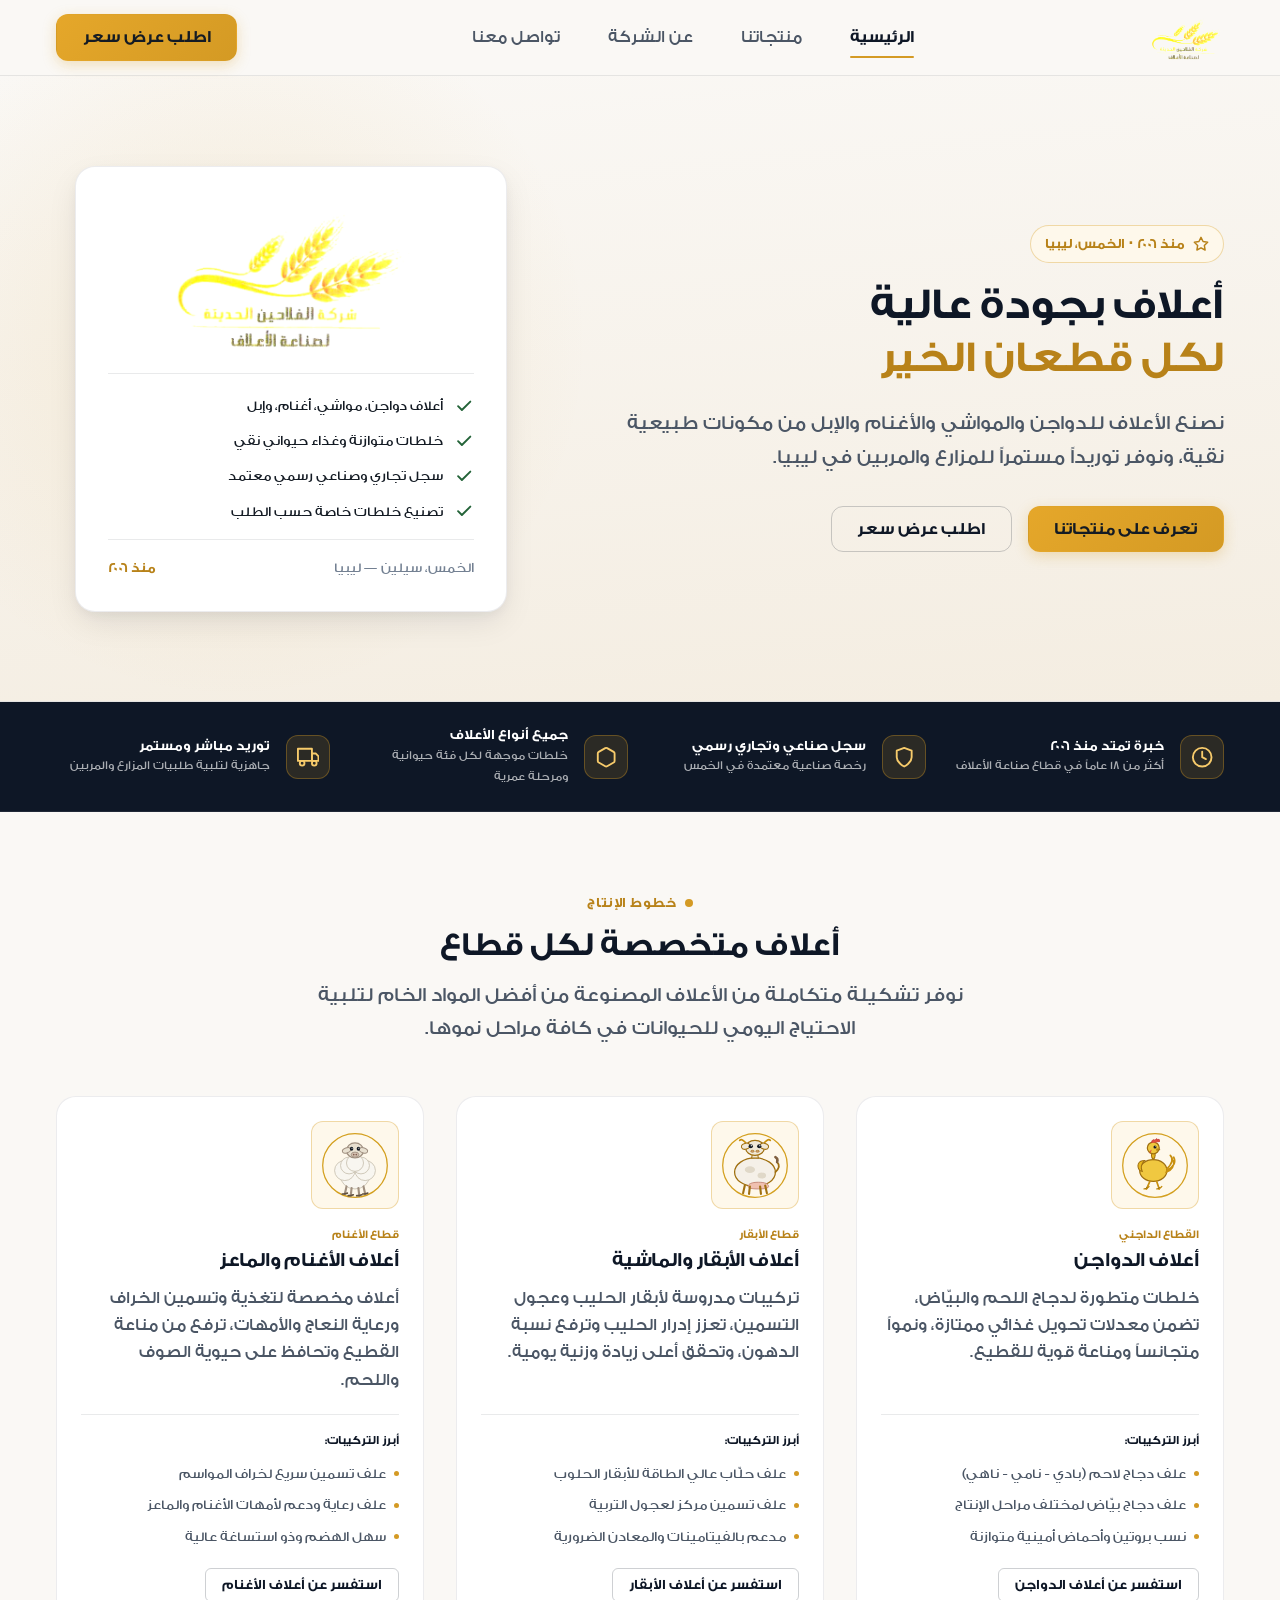
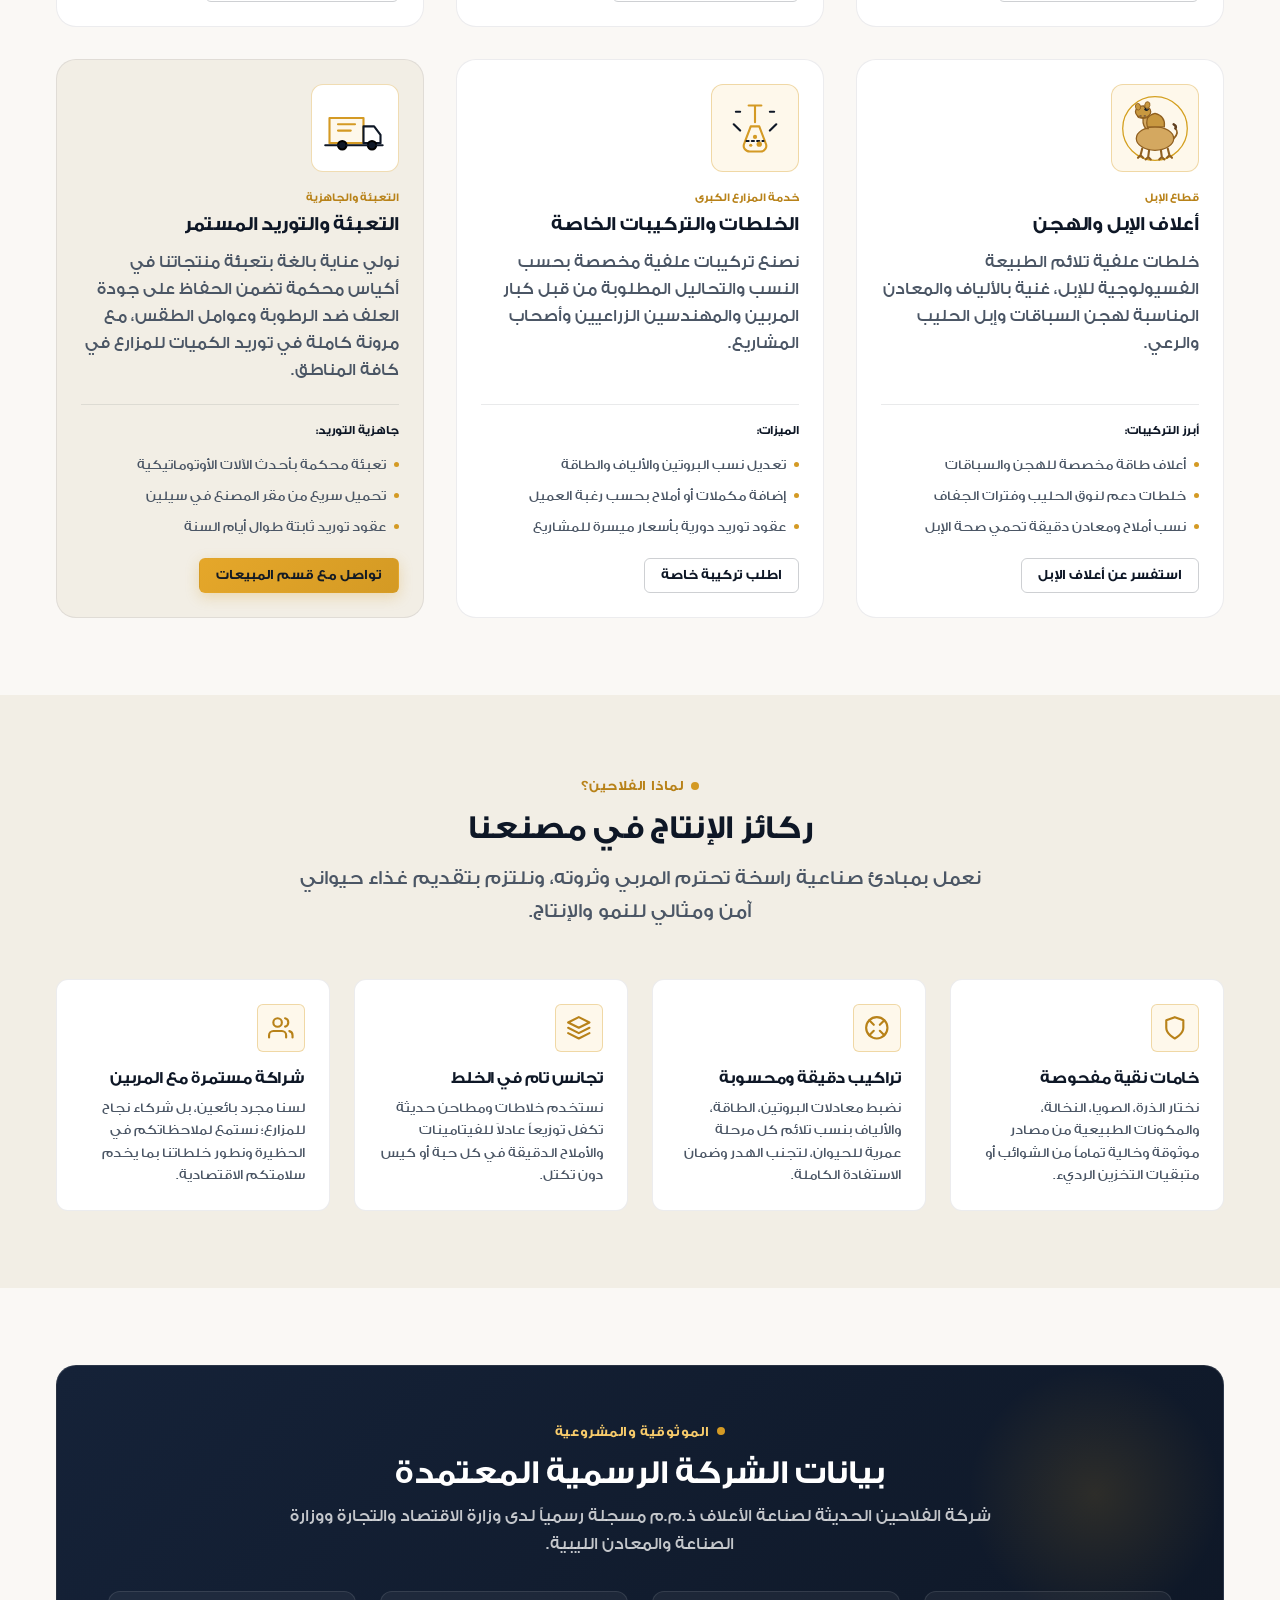
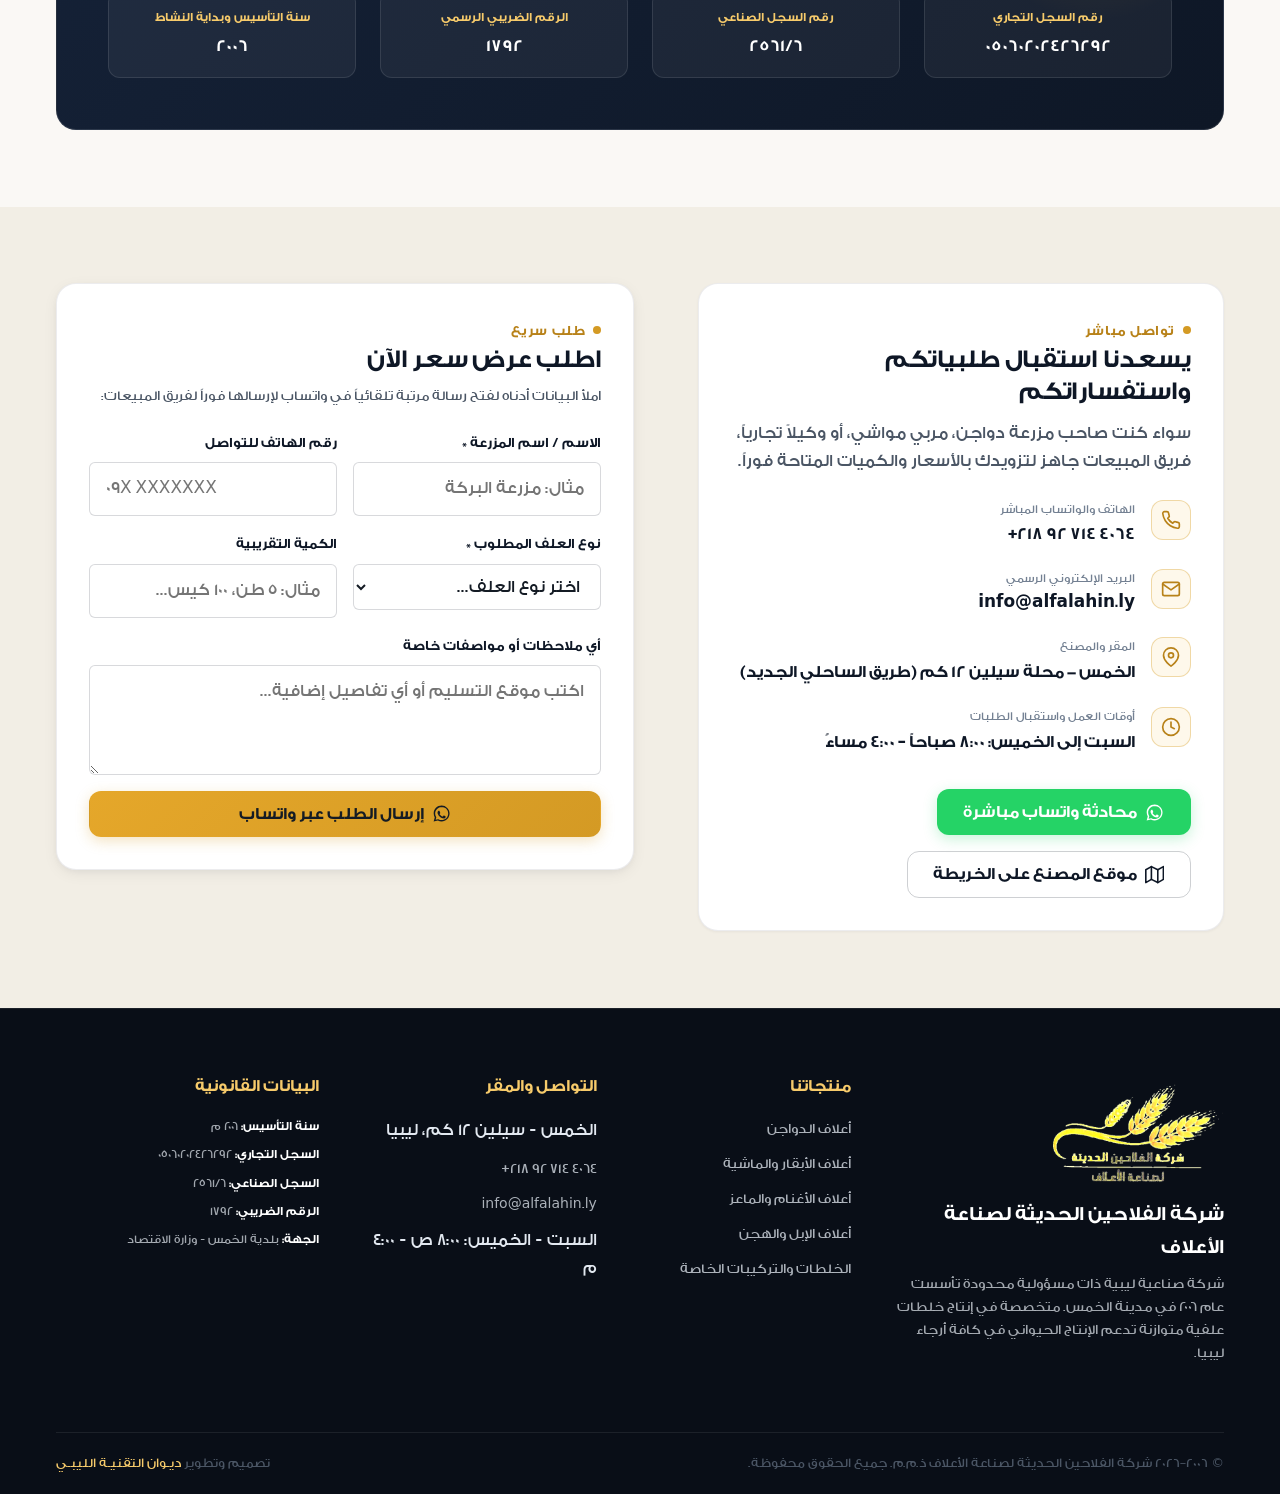
==== commit ce82d822: "pushh" ====
--- a/index.html
+++ b/index.html
@@ -58,11 +58,7 @@
   <header class="header">
     <div class="container header__inner">
       <a class="brand" href="index.html" aria-label="شركة الفلاحين الحديثة — الصفحة الرئيسية">
-        <img class="brand__mark" src="assets/img/logo-mark.png" alt="شعار شركة الفلاحين الحديثة" width="46" height="46">
-        <span class="brand__text">
-          <span class="brand__name">شركة الفلاحين الحديثة</span>
-          <span class="brand__sub">لصناعة الأعلاف ذ.م.م</span>
-        </span>
+        <img class="brand__logo" src="assets/img/logo-mark.png" alt="شركة الفلاحين الحديثة لصناعة الأعلاف" width="160" height="104">
       </a>
 
       <nav class="nav" aria-label="التنقل الرئيسي">
@@ -92,40 +88,42 @@
         <div class="hero__content reveal">
           <div class="hero__badge">
             <svg viewBox="0 0 24 24" fill="none" stroke="currentColor" stroke-width="2.2" stroke-linecap="round" stroke-linejoin="round" aria-hidden="true"><path d="M12 2l3.09 6.26L22 9.27l-5 4.87 1.18 6.88L12 17.77l-6.18 3.25L7 14.14 2 9.27l6.91-1.01L12 2z"/></svg>
-            <span>تأسست عام ٢٠٠٦ · الخمس، ليبيا</span>
-          </div>
-          <h1>أعلاف متكاملة نقية <span>تضاعف إنتاجك</span> وتحمي ثروتك الحيوانية</h1>
+            <span>منذ ٢٠٠٦ · الخمس، ليبيا</span>
+          </div>
+          <h1>أعلاف بجودة عالية <span>لكل قطعان الخير</span></h1>
           <p class="hero__desc">
-            نصنّع خلطات علفية متوازنة وعالية القيمة الغذائية لجميع أنواع الدواجن والمواشي والأغنام والإبل، بمكونات طبيعية نقية ورقابة صارمة، لتلبية احتياجات مربي الماشية والمزارع الكبرى في ليبيا.
+            نصنع الأعلاف للدواجن والمواشي والأغنام والإبل من مكونات طبيعية نقية، ونوفر توريداً مستمراً للمزارع والمربين في ليبيا.
           </p>
           <div class="btn-group">
-            <a class="btn btn--gold" href="products.html">استعرض أنواع الأعلاف</a>
-            <a class="btn btn--outline" href="contact.html">تواصل مع إدارة المبيعات</a>
+            <a class="btn btn--gold" href="products.html">تعرف على منتجاتنا</a>
+            <a class="btn btn--outline" href="contact.html">اطلب عرض سعر</a>
           </div>
         </div>
 
         <div class="hero__media reveal">
           <div class="hero__card">
-            <img class="hero__card-mark" src="assets/img/logo-mark.png" alt="" width="80" height="80">
-            <h2 class="hero__card-title">شركة الفلاحين الحديثة</h2>
-            <p class="hero__card-sub">صناعة الأعلاف الحيوانية ذ.م.م</p>
+            <img class="hero__card-logo" src="assets/img/logo-mark.png" alt="شركة الفلاحين الحديثة" width="240" height="156">
             <div class="hero__card-list">
               <div class="hero__card-item">
                 <svg viewBox="0 0 24 24" fill="none" stroke="currentColor" stroke-width="2.5" stroke-linecap="round" stroke-linejoin="round" aria-hidden="true"><polyline points="20 6 9 17 4 12"/></svg>
-                <span>تغطية شاملة: دواجن، مواشي، أغنام، وإبل</span>
+                <span>أعلاف دواجن، مواشي، أغنام، وإبل</span>
               </div>
               <div class="hero__card-item">
                 <svg viewBox="0 0 24 24" fill="none" stroke="currentColor" stroke-width="2.5" stroke-linecap="round" stroke-linejoin="round" aria-hidden="true"><polyline points="20 6 9 17 4 12"/></svg>
-                <span>تراكيب غذائية متوازنة بنسب طاقة وبروتين مدروسة</span>
+                <span>خلطات متوازنة وغذاء حيواني نقي</span>
               </div>
               <div class="hero__card-item">
                 <svg viewBox="0 0 24 24" fill="none" stroke="currentColor" stroke-width="2.5" stroke-linecap="round" stroke-linejoin="round" aria-hidden="true"><polyline points="20 6 9 17 4 12"/></svg>
-                <span>سجل تجاري وصناعي معتمد ورسمي</span>
+                <span>سجل تجاري وصناعي رسمي معتمد</span>
               </div>
               <div class="hero__card-item">
                 <svg viewBox="0 0 24 24" fill="none" stroke="currentColor" stroke-width="2.5" stroke-linecap="round" stroke-linejoin="round" aria-hidden="true"><polyline points="20 6 9 17 4 12"/></svg>
-                <span>إمكانية تصنيع خلطات خاصة للكميات والمشاريع</span>
-              </div>
+                <span>تصنيع خلطات خاصة حسب الطلب</span>
+              </div>
+            </div>
+            <div class="hero__card-footer">
+              <span>الخمس، سيلين — ليبيا</span>
+              <span class="hero__card-since">منذ ٢٠٠٦</span>
             </div>
           </div>
         </div>
@@ -507,7 +505,7 @@
       <div class="footer__grid">
         <!-- عمود 1: التعريف -->
         <div>
-          <img class="footer__brand-mark" src="assets/img/logo-mark.png" alt="شركة الفلاحين الحديثة" width="52" height="52">
+          <img class="footer__brand-logo" src="assets/img/logo-mark.png" alt="شركة الفلاحين الحديثة لصناعة الأعلاف" width="180" height="117">
           <div class="footer__brand-title">شركة الفلاحين الحديثة لصناعة الأعلاف</div>
           <p class="footer__brand-desc">
             شركة صناعية ليبية ذات مسؤولية محدودة تأسست عام ٢٠٠٦ في مدينة الخمس. متخصصة في إنتاج خلطات علفية متوازنة تدعم الإنتاج الحيواني في كافة أرجاء ليبيا.
--- a/assets/css/components.css
+++ b/assets/css/components.css
@@ -41,31 +41,14 @@
   flex-shrink: 0;
 }
 
-.brand__mark {
-  width: 2.85rem;
-  height: 2.85rem;
+.brand__logo {
+  height: 3rem;
+  width: auto;
+  max-width: 10rem;
   object-fit: contain;
-  filter: drop-shadow(0 2px 4px rgba(212, 154, 36, 0.25));
-}
-
-.brand__text {
-  display: flex;
-  flex-direction: column;
-}
-
-.brand__name {
-  font-size: 1.125rem;
-  font-weight: 700;
-  color: var(--primary);
-  line-height: 1.2;
-}
-
-.brand__sub {
-  font-size: 0.725rem;
-  font-weight: 500;
-  color: var(--gold-hover);
-  line-height: 1.2;
-  margin-top: 0.15rem;
+  /* Sharpen the scanned logo */
+  image-rendering: -webkit-optimize-contrast;
+  filter: contrast(1.08) saturate(1.1);
 }
 
 /* ------------------------------------------------------------- القائمة */
@@ -390,26 +373,30 @@
   max-width: 27rem;
 }
 
-.hero__card-mark {
-  width: 5rem;
-  height: 5rem;
-  margin: 0 auto var(--sp-4) auto;
+.hero__card-logo {
+  display: block;
+  width: 100%;
+  max-width: 15rem;
+  height: auto;
+  margin: 0 auto var(--sp-5) auto;
   object-fit: contain;
-}
-
-.hero__card-title {
-  text-align: center;
-  font-size: var(--step-1);
-  font-weight: 700;
-  color: var(--primary);
-  margin-bottom: var(--sp-2);
-}
-
-.hero__card-sub {
-  text-align: center;
+  filter: contrast(1.08) saturate(1.15);
+}
+
+.hero__card-footer {
+  display: flex;
+  align-items: center;
+  justify-content: space-between;
+  margin-top: var(--sp-4);
+  padding-top: var(--sp-4);
+  border-top: 1px solid var(--hair);
   font-size: var(--step--1);
   color: var(--ink-muted);
-  margin-bottom: var(--sp-6);
+}
+
+.hero__card-since {
+  font-weight: 700;
+  color: var(--gold-hover);
 }
 
 .hero__card-list {
@@ -512,8 +499,8 @@
 }
 
 .product-card__figure {
-  width: 4rem;
-  height: 4rem;
+  width: 5.5rem;
+  height: 5.5rem;
   border-radius: var(--radius-md);
   background: var(--gold-surface);
   border: 1px solid var(--gold-border);
@@ -522,11 +509,13 @@
   align-items: center;
   justify-content: center;
   margin-bottom: var(--sp-4);
-}
-
+  overflow: hidden;
+}
+
+.product-card__figure img,
 .product-card__figure svg {
-  width: 2.2rem;
-  height: 2.2rem;
+  width: 4.2rem;
+  height: 4.2rem;
 }
 
 .product-card__tag {
@@ -828,11 +817,12 @@
   border-bottom: 1px solid rgba(255, 255, 255, 0.08);
 }
 
-.footer__brand-mark {
-  width: 3.25rem;
-  height: 3.25rem;
+.footer__brand-logo {
+  width: 11rem;
+  height: auto;
   object-fit: contain;
-  margin-bottom: var(--sp-4);
+  margin-bottom: var(--sp-3);
+  filter: contrast(1.08) saturate(1.1);
 }
 
 .footer__brand-title {
@@ -937,9 +927,7 @@
     --header-h: 4.1rem;
   }
   .header__inner { padding-inline: 0.5rem; }
-  .brand__mark { width: 2.35rem; height: 2.35rem; }
-  .brand__name { font-size: 0.975rem; }
-  .brand__sub { font-size: 0.625rem; }
+  .brand__logo { height: 2.4rem; max-width: 8rem; }
   
   .products-grid { grid-template-columns: 1fr; }
   .features-grid { grid-template-columns: 1fr; }
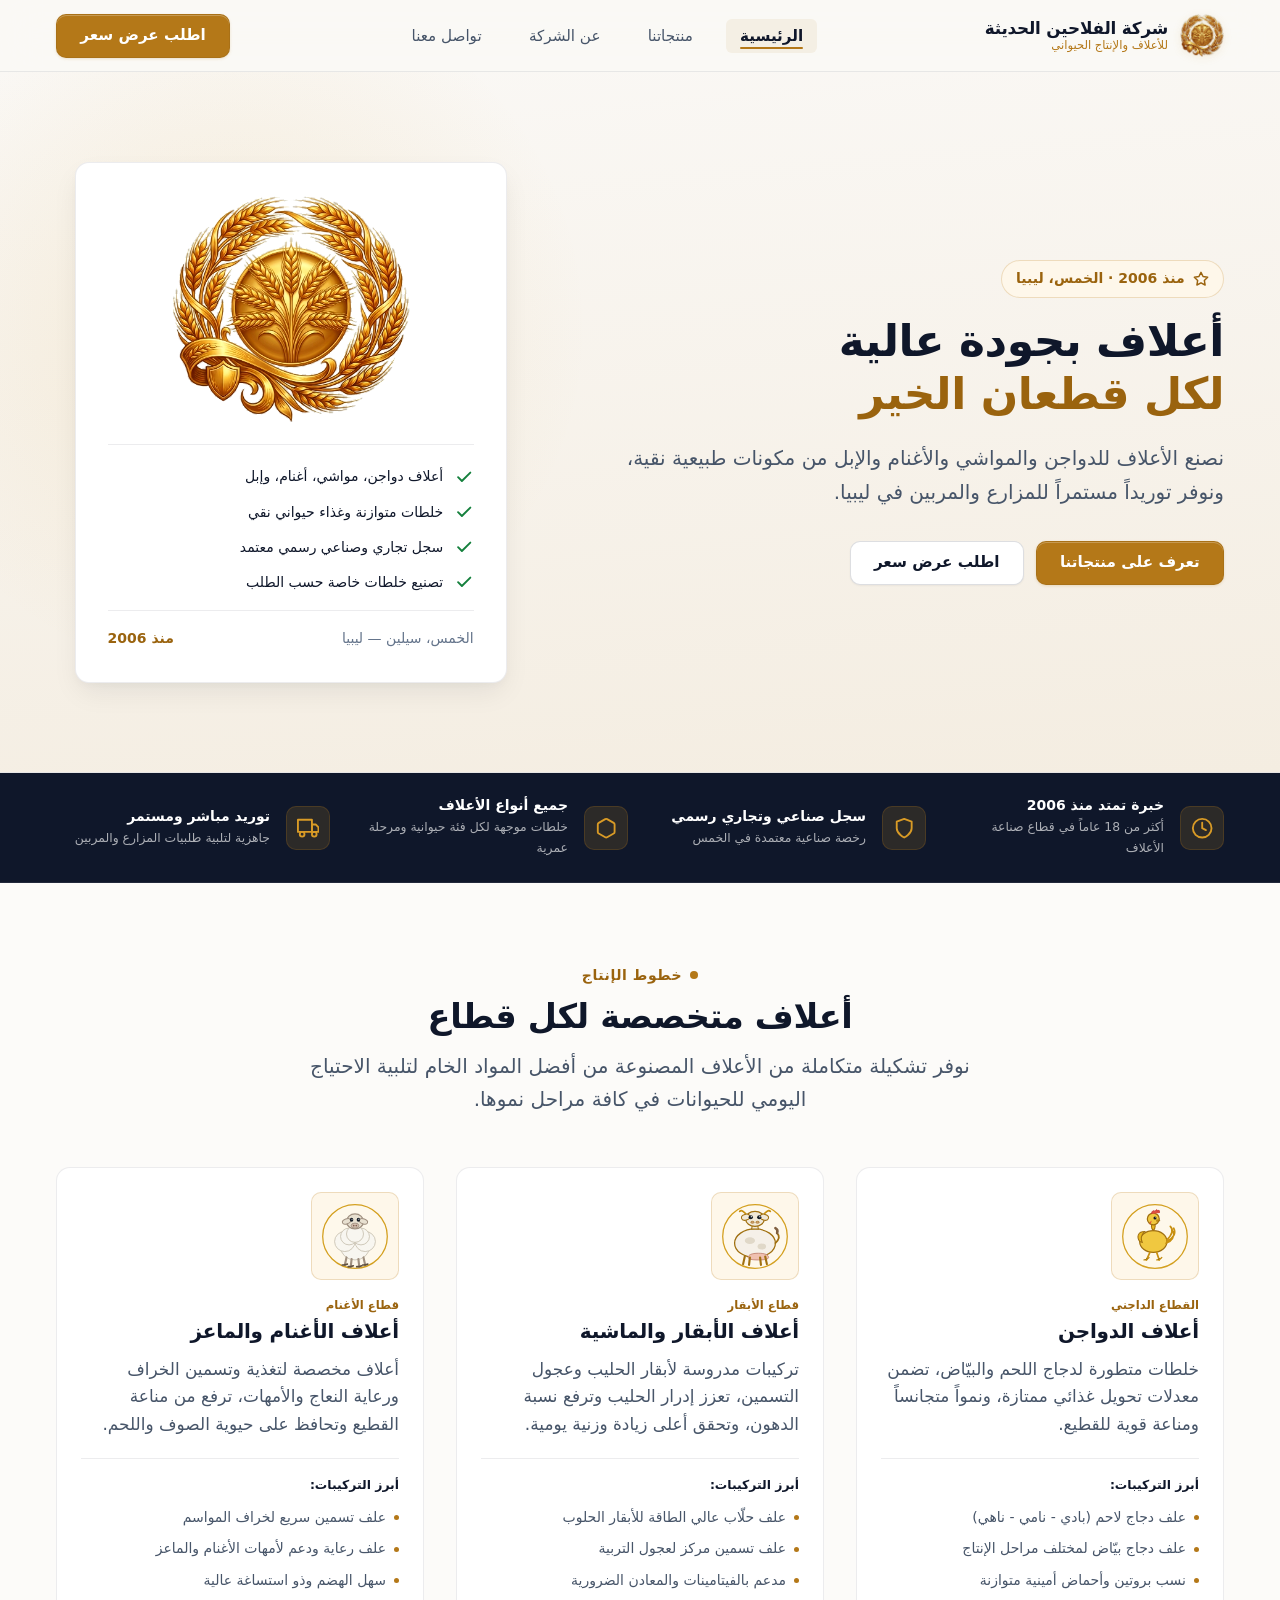
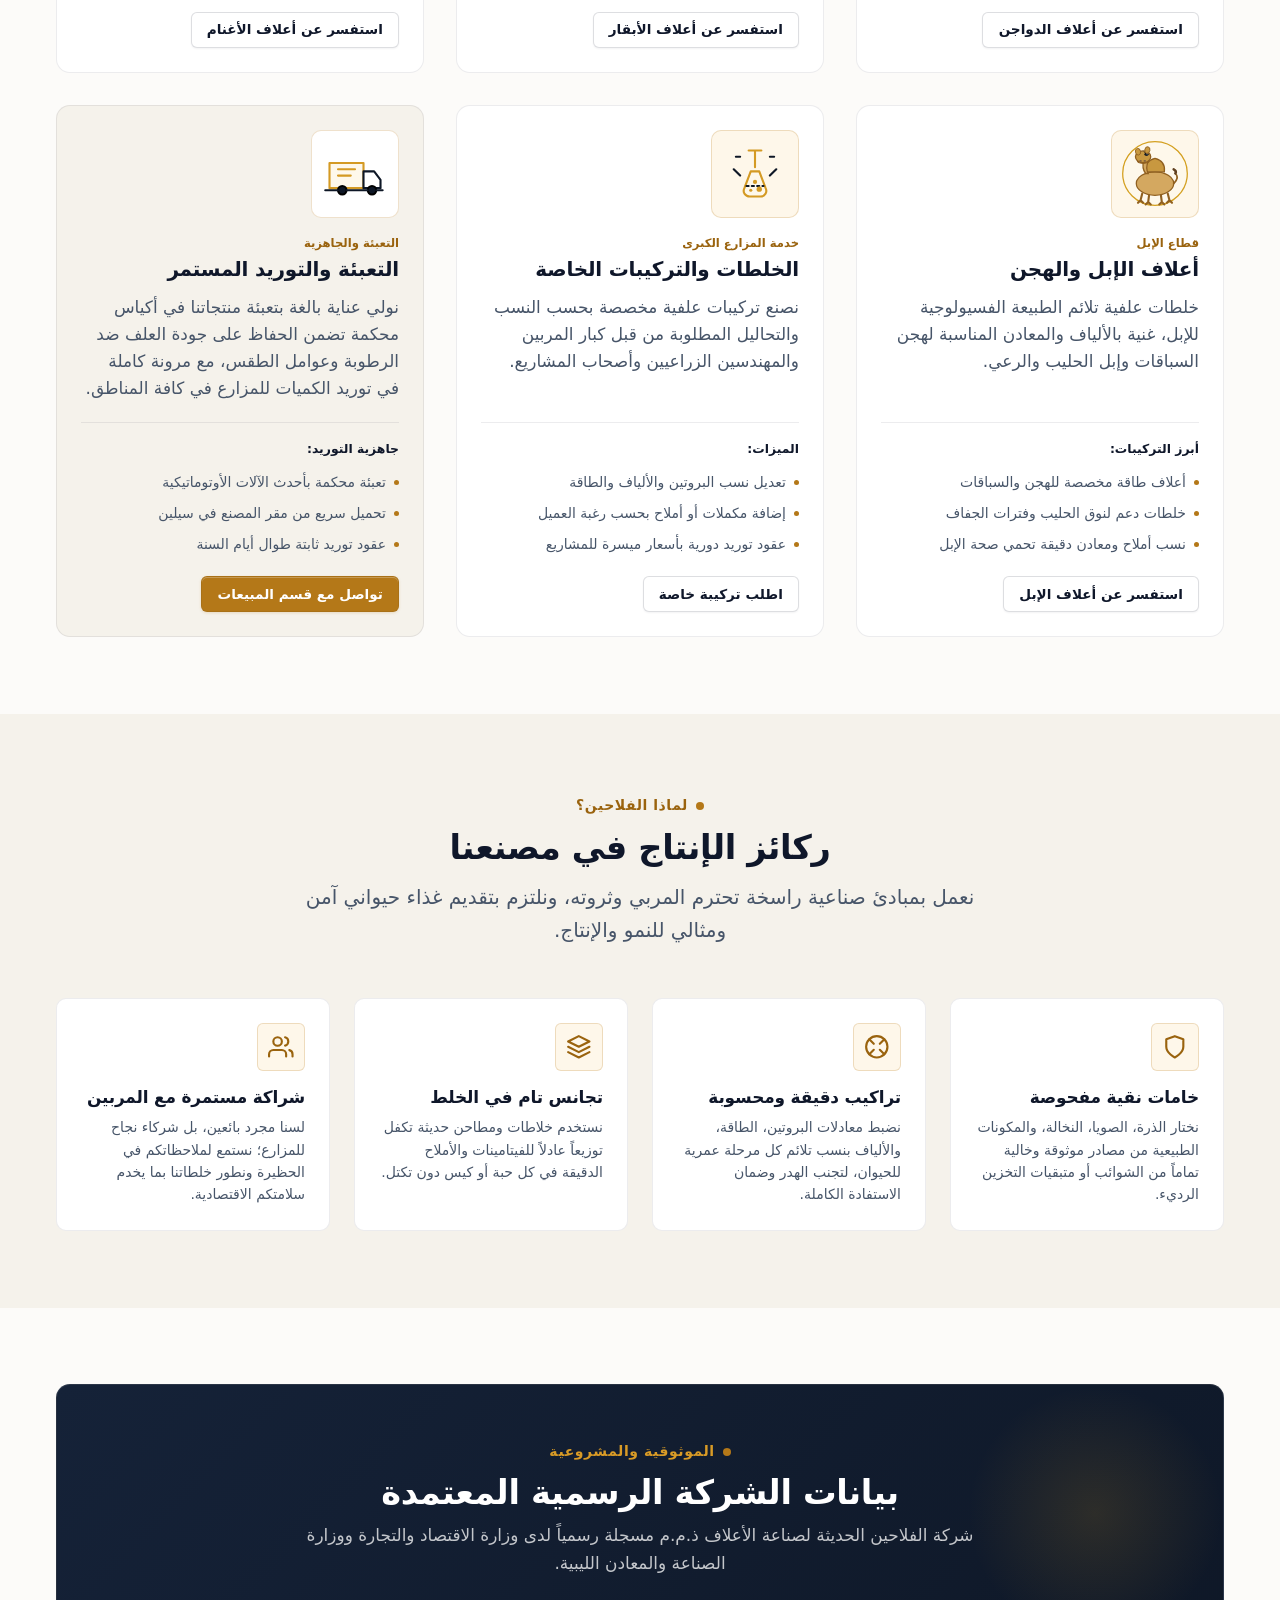
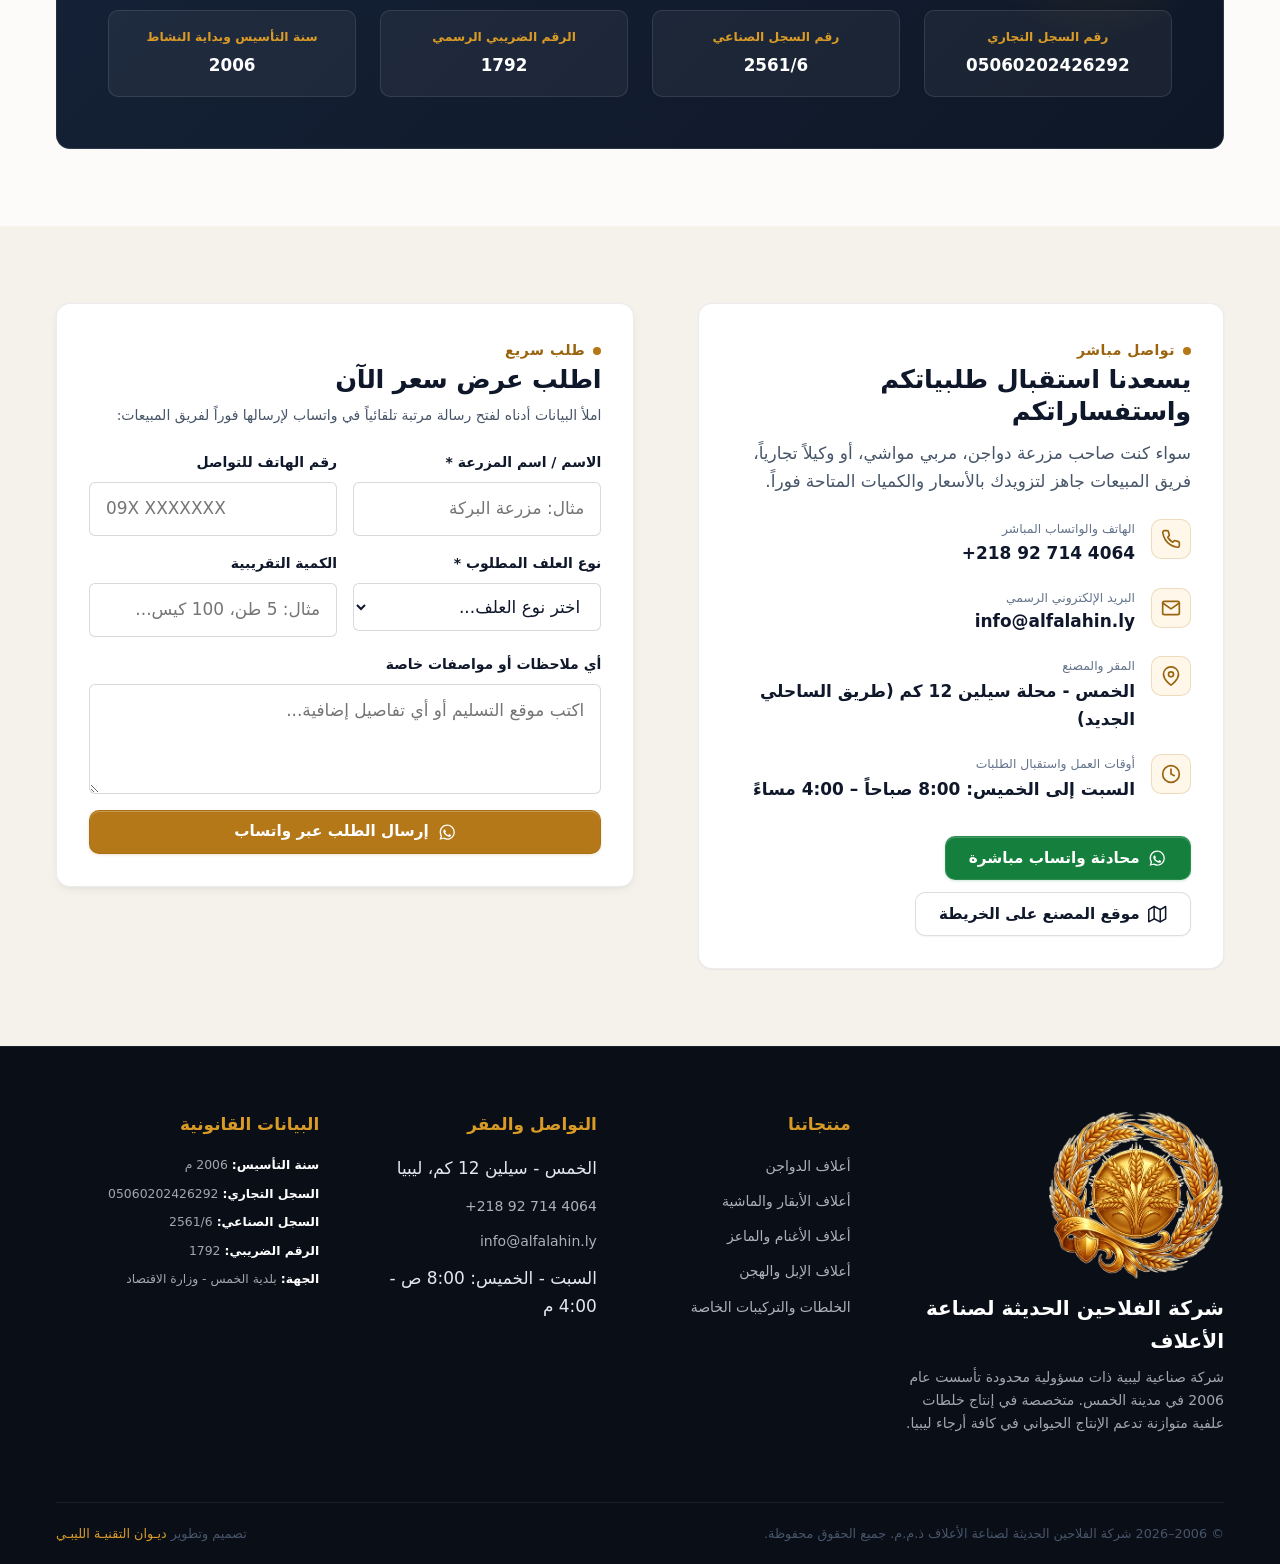
==== commit c7632e8a: "push" ====
--- a/index.html
+++ b/index.html
@@ -55,10 +55,15 @@
   <a class="skip-link" href="#mainContent">الانتقال إلى المحتوى الرئيسي</a>
 
   <!-- ═══════════════════════════════════════════ الترويسة -->
+  <!-- ═══════════════════════════════════════════ الترويسة -->
   <header class="header">
     <div class="container header__inner">
       <a class="brand" href="index.html" aria-label="شركة الفلاحين الحديثة — الصفحة الرئيسية">
-        <img class="brand__logo" src="assets/img/logo-mark.png" alt="شركة الفلاحين الحديثة لصناعة الأعلاف" width="160" height="104">
+        <img class="brand__logo" src="assets/img/logo.png" alt="شعار شركة الفلاحين الحديثة لصناعة الأعلاف" width="56" height="56">
+        <span class="brand__text">
+          <span class="brand__name">شركة الفلاحين الحديثة</span>
+          <span class="brand__sub">للأعلاف والإنتاج الحيواني</span>
+        </span>
       </a>
 
       <nav class="nav" aria-label="التنقل الرئيسي">
@@ -71,10 +76,16 @@
       </nav>
 
       <div class="header__actions">
-        <!-- زر واتساب للهاتف -->
-        <a class="btn header__wa" href="https://wa.me/218927144064" target="_blank" rel="noopener" aria-label="مراسلة الشركة عبر واتساب">
-          <svg viewBox="0 0 24 24" aria-hidden="true"><path d="M12.04 2c-5.46 0-9.91 4.45-9.91 9.91 0 1.75.46 3.45 1.32 4.95L2.05 22l5.25-1.38c1.45.79 3.08 1.21 4.74 1.21 5.46 0 9.91-4.45 9.91-9.91 0-2.65-1.03-5.14-2.9-7.01A9.82 9.82 0 0 0 12.04 2zm.01 1.67c2.2 0 4.26.86 5.82 2.42a8.18 8.18 0 0 1 2.41 5.82c0 4.54-3.7 8.24-8.24 8.24-1.42 0-2.82-.37-4.06-1.07l-.29-.16-3.12.82.83-3.04-.19-.3a8.18 8.18 0 0 1-1.26-4.49c0-4.54 3.7-8.24 8.24-8.24zm4.52 11.66c-.25-.13-1.47-.72-1.7-.81-.23-.08-.39-.13-.56.13-.17.25-.64.81-.79.97-.14.17-.29.19-.54.06-.25-.13-1.06-.39-2.02-1.25-.75-.67-1.25-1.5-1.4-1.75-.14-.25-.02-.39.11-.51.11-.11.25-.29.38-.44.13-.14.17-.25.25-.42.08-.17.04-.31-.02-.44-.06-.13-.56-1.35-.77-1.85-.2-.49-.41-.42-.56-.43h-.48c-.17 0-.44.06-.67.31-.23.25-.88.86-.88 2.1s.9 2.44 1.03 2.61c.13.17 1.77 2.7 4.28 3.79.6.26 1.07.41 1.43.53.6.19 1.15.16 1.58.1.48-.07 1.47-.6 1.68-1.18.21-.58.21-1.07.15-1.18-.06-.1-.23-.16-.48-.28z"/></svg>
-        </a>
+        <!-- أزرار الإجراء السريع للموبايل -->
+        <a class="header__quick-btn" href="tel:+218927144064" aria-label="اتصال هاتفي مباشر">
+          <svg viewBox="0 0 24 24" fill="none" stroke="currentColor" stroke-width="2" stroke-linecap="round" stroke-linejoin="round" aria-hidden="true"><path d="M22 16.92v3a2 2 0 0 1-2.18 2 19.79 19.79 0 0 1-8.63-3.07 19.5 19.5 0 0 1-6-6 19.79 19.79 0 0 1-3.07-8.67A2 2 0 0 1 4.11 2h3a2 2 0 0 1 2 1.72 12.84 12.84 0 0 0 .7 2.81 2 2 0 0 1-.45 2.11L8.09 9.91a16 16 0 0 0 6 6l1.27-1.27a2 2 0 0 1 2.11-.45 12.84 12.84 0 0 0 2.81.7A2 2 0 0 1 22 16.92z"/></svg>
+        </a>
+        <a class="header__quick-btn header__quick-btn--wa" href="https://wa.me/218927144064" target="_blank" rel="noopener noreferrer" aria-label="مراسلة واتساب">
+          <svg viewBox="0 0 24 24" fill="none" stroke="currentColor" stroke-width="2" stroke-linecap="round" stroke-linejoin="round" aria-hidden="true"><path d="M21 11.5a8.38 8.38 0 0 1-.9 3.8 8.5 8.5 0 0 1-7.6 4.7 8.38 8.38 0 0 1-3.8-.9L3 21l1.9-5.7a8.38 8.38 0 0 1-.9-3.8 8.5 8.5 0 0 1 4.7-7.6 8.38 8.38 0 0 1 3.8-.9h.5a8.48 8.48 0 0 1 8 8v.5z"/></svg>
+        </a>
+        <button class="header__menu-btn" id="mobileMenuBtn" aria-label="فتح القائمة الرئيسية">
+          <svg viewBox="0 0 24 24" fill="none" stroke="currentColor" stroke-width="2" stroke-linecap="round" stroke-linejoin="round" aria-hidden="true"><line x1="3" y1="12" x2="21" y2="12"/><line x1="3" y1="6" x2="21" y2="6"/><line x1="3" y1="18" x2="21" y2="18"/></svg>
+        </button>
         <a class="btn btn--gold" href="contact.html">اطلب عرض سعر</a>
       </div>
     </div>
@@ -88,7 +99,7 @@
         <div class="hero__content reveal">
           <div class="hero__badge">
             <svg viewBox="0 0 24 24" fill="none" stroke="currentColor" stroke-width="2.2" stroke-linecap="round" stroke-linejoin="round" aria-hidden="true"><path d="M12 2l3.09 6.26L22 9.27l-5 4.87 1.18 6.88L12 17.77l-6.18 3.25L7 14.14 2 9.27l6.91-1.01L12 2z"/></svg>
-            <span>منذ ٢٠٠٦ · الخمس، ليبيا</span>
+            <span>منذ 2006 · الخمس، ليبيا</span>
           </div>
           <h1>أعلاف بجودة عالية <span>لكل قطعان الخير</span></h1>
           <p class="hero__desc">
@@ -102,7 +113,7 @@
 
         <div class="hero__media reveal">
           <div class="hero__card">
-            <img class="hero__card-logo" src="assets/img/logo-mark.png" alt="شركة الفلاحين الحديثة" width="240" height="156">
+            <img class="hero__card-logo" src="assets/img/logo.png" alt="شركة الفلاحين الحديثة" width="120" height="120">
             <div class="hero__card-list">
               <div class="hero__card-item">
                 <svg viewBox="0 0 24 24" fill="none" stroke="currentColor" stroke-width="2.5" stroke-linecap="round" stroke-linejoin="round" aria-hidden="true"><polyline points="20 6 9 17 4 12"/></svg>
@@ -123,7 +134,7 @@
             </div>
             <div class="hero__card-footer">
               <span>الخمس، سيلين — ليبيا</span>
-              <span class="hero__card-since">منذ ٢٠٠٦</span>
+              <span class="hero__card-since">منذ 2006</span>
             </div>
           </div>
         </div>
@@ -138,8 +149,8 @@
             <svg viewBox="0 0 24 24" fill="none" stroke="currentColor" stroke-width="2" stroke-linecap="round" stroke-linejoin="round" aria-hidden="true"><circle cx="12" cy="12" r="10"/><polyline points="12 6 12 12 16 14"/></svg>
           </div>
           <div>
-            <div class="trust-item__title">خبرة تمتد منذ ٢٠٠٦</div>
-            <div class="trust-item__desc">أكثر من ١٨ عاماً في قطاع صناعة الأعلاف</div>
+            <div class="trust-item__title">خبرة تمتد منذ 2006</div>
+            <div class="trust-item__desc">أكثر من 18 عاماً في قطاع صناعة الأعلاف</div>
           </div>
         </div>
 
@@ -505,10 +516,10 @@
       <div class="footer__grid">
         <!-- عمود 1: التعريف -->
         <div>
-          <img class="footer__brand-logo" src="assets/img/logo-mark.png" alt="شركة الفلاحين الحديثة لصناعة الأعلاف" width="180" height="117">
+          <img class="footer__brand-logo" src="assets/img/logo.png" alt="شركة الفلاحين الحديثة لصناعة الأعلاف" width="64" height="64">
           <div class="footer__brand-title">شركة الفلاحين الحديثة لصناعة الأعلاف</div>
           <p class="footer__brand-desc">
-            شركة صناعية ليبية ذات مسؤولية محدودة تأسست عام ٢٠٠٦ في مدينة الخمس. متخصصة في إنتاج خلطات علفية متوازنة تدعم الإنتاج الحيواني في كافة أرجاء ليبيا.
+            شركة صناعية ليبية ذات مسؤولية محدودة تأسست عام 2006 في مدينة الخمس. متخصصة في إنتاج خلطات علفية متوازنة تدعم الإنتاج الحيواني في كافة أرجاء ليبيا.
           </p>
         </div>
 
@@ -539,7 +550,7 @@
         <div>
           <div class="footer__col-title">البيانات القانونية</div>
           <div class="footer__legal-list">
-            <div><strong>سنة التأسيس:</strong> ٢٠٠٦ م</div>
+            <div><strong>سنة التأسيس:</strong> 2006 م</div>
             <div><strong>السجل التجاري:</strong> 05060202426292</div>
             <div><strong>السجل الصناعي:</strong> 2561/6</div>
             <div><strong>الرقم الضريبي:</strong> 1792</div>
@@ -577,6 +588,54 @@
     </div>
   </nav>
 
+  <!-- درج القائمة الجانبية للهاتف (App Drawer) -->
+  <div class="mobile-drawer" id="mobileDrawer" aria-hidden="true">
+    <div class="mobile-drawer__backdrop" id="mobileDrawerBackdrop"></div>
+    <div class="mobile-drawer__panel">
+      <div class="mobile-drawer__head">
+        <a class="brand" href="index.html">
+          <img class="brand__logo" src="assets/img/logo.png" alt="شركة الفلاحين الحديثة" width="44" height="44">
+          <span class="brand__text">
+            <span class="brand__name">شركة الفلاحين الحديثة</span>
+            <span class="brand__sub">للأعلاف والإنتاج الحيواني</span>
+          </span>
+        </a>
+        <button class="mobile-drawer__close" id="mobileDrawerClose" aria-label="إغلاق القائمة">
+          <svg viewBox="0 0 24 24" fill="none" stroke="currentColor" stroke-width="2" stroke-linecap="round" stroke-linejoin="round" aria-hidden="true"><line x1="18" y1="6" x2="6" y2="18"/><line x1="6" y1="6" x2="18" y2="18"/></svg>
+        </button>
+      </div>
+      <nav class="mobile-drawer__nav">
+        <a class="mobile-drawer__link" href="index.html" aria-current="page">
+          <svg viewBox="0 0 24 24" fill="none" stroke="currentColor" stroke-linecap="round" stroke-linejoin="round" aria-hidden="true"><path d="M3 10.5 12 3l9 7.5"/><path d="M5.5 9.5V20a1 1 0 0 0 1 1H10v-6h4v6h3.5a1 1 0 0 0 1-1V9.5"/></svg>
+          <span>الرئيسية</span>
+        </a>
+        <a class="mobile-drawer__link" href="products.html">
+          <svg viewBox="0 0 24 24" fill="none" stroke="currentColor" stroke-linecap="round" stroke-linejoin="round" aria-hidden="true"><path d="M21 16V8a2 2 0 0 0-1-1.73l-7-4a2 2 0 0 0-2 0l-7 4A2 2 0 0 0 3 8v8a2 2 0 0 0 1 1.73l7 4a2 2 0 0 0 2 0l7-4A2 2 0 0 0 21 16z"/></svg>
+          <span>دليل المنتجات والأعلاف</span>
+        </a>
+        <a class="mobile-drawer__link" href="about.html">
+          <svg viewBox="0 0 24 24" fill="none" stroke="currentColor" stroke-linecap="round" stroke-linejoin="round" aria-hidden="true"><path d="M16 21v-2a4 4 0 0 0-4-4H5a4 4 0 0 0-4 4v2"/><circle cx="8.5" cy="7" r="4"/><line x1="20" y1="8" x2="20" y2="14"/><line x1="23" y1="11" x2="17" y2="11"/></svg>
+          <span>عن الشركة ومصنع الخمس</span>
+        </a>
+        <a class="mobile-drawer__link" href="contact.html">
+          <svg viewBox="0 0 24 24" fill="none" stroke="currentColor" stroke-linecap="round" stroke-linejoin="round" aria-hidden="true"><path d="M21 12a8.5 8.5 0 0 1-12.3 7.6L3.5 21l1.4-5A8.5 8.5 0 1 1 21 12z"/></svg>
+          <span>تواصل معنا وطلب تسعير</span>
+        </a>
+      </nav>
+      <div class="mobile-drawer__card">
+        <span class="mobile-drawer__card-title">تواصل مباشر مع الإدارة</span>
+        <a class="btn btn--primary btn--sm" href="tel:+218927144064">
+          <svg viewBox="0 0 24 24" fill="none" stroke="currentColor" stroke-width="2" stroke-linecap="round" stroke-linejoin="round" aria-hidden="true"><path d="M22 16.92v3a2 2 0 0 1-2.18 2 19.79 19.79 0 0 1-8.63-3.07 19.5 19.5 0 0 1-6-6 19.79 19.79 0 0 1-3.07-8.67A2 2 0 0 1 4.11 2h3a2 2 0 0 1 2 1.72 12.84 12.84 0 0 0 .7 2.81 2 2 0 0 1-.45 2.11L8.09 9.91a16 16 0 0 0 6 6l1.27-1.27a2 2 0 0 1 2.11-.45 12.84 12.84 0 0 0 2.81.7A2 2 0 0 1 22 16.92z"/></svg>
+          <span>0927144064</span>
+        </a>
+        <a class="btn btn--whatsapp btn--sm" href="https://wa.me/218927144064" target="_blank" rel="noopener noreferrer">
+          <svg viewBox="0 0 24 24" fill="none" stroke="currentColor" stroke-width="2" stroke-linecap="round" stroke-linejoin="round" aria-hidden="true"><path d="M21 11.5a8.38 8.38 0 0 1-.9 3.8 8.5 8.5 0 0 1-7.6 4.7 8.38 8.38 0 0 1-3.8-.9L3 21l1.9-5.7a8.38 8.38 0 0 1-.9-3.8 8.5 8.5 0 0 1 4.7-7.6 8.38 8.38 0 0 1 3.8-.9h.5a8.48 8.48 0 0 1 8 8v.5z"/></svg>
+          <span>محادثة واتساب فورية</span>
+        </a>
+      </div>
+    </div>
+  </div>
+
   <!-- Scripts -->
   <script src="assets/js/main.js" defer></script>
 </body>
--- a/assets/css/base.css
+++ b/assets/css/base.css
@@ -8,36 +8,36 @@
 :root {
   color-scheme: light;
 
-  /* ------------------------------------------------------------- الألوان */
-  /* ألوان الهوية: القمح الذهبي الداكن، الكحلي الصناعي الرصين، وخلفيات طبيعية */
-  --primary: #0e1726;
-  --primary-surface: #152238;
-  --primary-light: #223450;
+  /* ------------------------------------------------ الألوان المريحة للعين */
+  --primary: #0f172a;          /* كحلي إردوازي فاخر ومريح */
+  --primary-surface: #1e293b;  
+  --primary-light: #334155;    
   
-  --gold: #d49a24;
-  --gold-hover: #b88219;
-  --gold-light: #f7cb6b;
-  --gold-surface: #fef8eb;
-  --gold-border: rgba(212, 154, 36, 0.35);
-
-  --green: #236338;
-  --green-surface: #edf7f0;
-
-  --paper: #faf8f5;
+  --gold: #b47818;             /* عنبري ذهبي دافئ مستوحى من سنابل القمح، مريح للعين */
+  --gold-hover: #9a630e;       /* درجة أعمق متزنة عند التحويم */
+  --gold-light: #d99b26;       
+  --gold-surface: #fef7ea;     /* خلفية دافئة لطيفة لا تسبب إجهاداً بصرياً */
+  --gold-border: rgba(180, 120, 24, 0.22);
+
+  --green: #15803d;            /* أخضر زراعي مريح وموثوق */
+  --green-surface: #f0fdf4;
+  --green-border: rgba(21, 128, 61, 0.2);
+
+  --paper: #fcfbf9;            /* خلفية الموقع: بيضاء دافئة ناعمة مريحة جداً للعين */
   --paper-card: #ffffff;
-  --paper-sand: #f2eee5;
-  --paper-border: rgba(14, 23, 38, 0.08);
-
-  --ink: #141b24;
-  --ink-soft: #4b5665;
-  --ink-muted: #738092;
+  --paper-sand: #f5f2eb;
+  --paper-border: rgba(15, 23, 42, 0.08);
+
+  --ink: #0f172a;              /* نص أساسي غني وعالي التباين والمقروئية */
+  --ink-soft: #475569;         /* نص فرعي هادئ ومريح */
+  --ink-muted: #64748b;
 
   --white: #ffffff;
-  --hair: rgba(14, 23, 38, 0.09);
-  --hair-on-dark: rgba(255, 255, 255, 0.12);
+  --hair: rgba(15, 23, 42, 0.08);
+  --hair-on-dark: rgba(255, 255, 255, 0.1);
 
   /* ----------------------------------------------------------- الخطوط */
-  --font-base: "GE SS Two", system-ui, -apple-system, "Segoe UI", sans-serif;
+  --font-base: "IBM Plex Sans Arabic", system-ui, -apple-system, "Segoe UI", sans-serif;
 
   /* ---------------------------------------------------------- المسافات */
   --sp-1: 0.25rem;
@@ -64,19 +64,22 @@
 
   /* ----------------------------------------------------------- الأبعاد */
   --container-max: 76rem;
-  --header-h: 4.75rem;
-  --tabbar-h: 3.9rem;
+  --header-h: 4.5rem;
+  --tabbar-h: 4.25rem;
+  --radius-xs: 0.25rem;
   --radius-sm: 0.375rem;
-  --radius-md: 0.75rem;
-  --radius-lg: 1.25rem;
+  --radius-md: 0.625rem;       /* انحناء معماري متزن 10px للأزرار والبطاقات */
+  --radius-lg: 0.875rem;       /* 14px */
+  --radius-xl: 1.25rem;        /* 20px */
   --radius-pill: 9999px;
 
   /* ------------------------------------------------------------ الظلال */
-  --shadow-sm: 0 1px 3px rgba(14, 23, 38, 0.05);
-  --shadow-md: 0 4px 16px -2px rgba(14, 23, 38, 0.08), 0 2px 6px -1px rgba(14, 23, 38, 0.04);
-  --shadow-lg: 0 12px 32px -4px rgba(14, 23, 38, 0.1), 0 4px 12px -2px rgba(14, 23, 38, 0.05);
-
-  --ease: cubic-bezier(0.2, 0.8, 0.2, 1);
+  --shadow-sm: 0 1px 2px rgba(15, 23, 42, 0.05);
+  --shadow-md: 0 4px 12px -2px rgba(15, 23, 42, 0.06), 0 2px 4px -1px rgba(15, 23, 42, 0.03);
+  --shadow-lg: 0 12px 28px -4px rgba(15, 23, 42, 0.08), 0 4px 10px -2px rgba(15, 23, 42, 0.03);
+  --shadow-float: 0 20px 40px -6px rgba(15, 23, 42, 0.12), 0 8px 16px -4px rgba(15, 23, 42, 0.04);
+
+  --ease: cubic-bezier(0.16, 1, 0.3, 1);
 }
 
 /* --------------------------------------------------------- إعادة الضبط */
@@ -90,6 +93,8 @@
   font-size: 100%;
   scroll-behavior: smooth;
   -webkit-text-size-adjust: 100%;
+  font-variant-numeric: normal;
+  font-feature-settings: "locl" 0, "tnum" 1;
 }
 
 body {
@@ -103,6 +108,8 @@
   -webkit-font-smoothing: antialiased;
   -moz-osx-font-smoothing: grayscale;
   overflow-x: hidden;
+  font-variant-numeric: normal;
+  font-feature-settings: "locl" 0, "tnum" 1;
 }
 
 img, picture, svg {
--- a/assets/css/components.css
+++ b/assets/css/components.css
@@ -9,9 +9,9 @@
   position: sticky;
   top: 0;
   z-index: 60;
-  background: rgba(250, 248, 245, 0.94);
-  -webkit-backdrop-filter: blur(14px);
-  backdrop-filter: blur(14px);
+  background: rgba(250, 248, 245, 0.85);
+  -webkit-backdrop-filter: blur(20px);
+  backdrop-filter: blur(20px);
   border-bottom: 1px solid var(--hair);
   height: var(--header-h);
   display: flex;
@@ -39,16 +39,39 @@
   gap: var(--sp-3);
   text-decoration: none;
   flex-shrink: 0;
-}
-
-.brand__logo {
-  height: 3rem;
-  width: auto;
-  max-width: 10rem;
+  transition: opacity 0.2s var(--ease);
+}
+
+.brand:hover {
+  opacity: 0.92;
+}
+
+.brand__logo,
+.brand__mark {
+  height: 2.75rem;
+  width: 2.75rem;
   object-fit: contain;
-  /* Sharpen the scanned logo */
-  image-rendering: -webkit-optimize-contrast;
-  filter: contrast(1.08) saturate(1.1);
+  flex-shrink: 0;
+  filter: drop-shadow(0 2px 4px rgba(180, 120, 24, 0.12));
+}
+
+.brand__text {
+  display: flex;
+  flex-direction: column;
+  line-height: 1.2;
+}
+
+.brand__name {
+  font-size: 1.05rem;
+  font-weight: 700;
+  color: var(--primary);
+  letter-spacing: -0.01em;
+}
+
+.brand__sub {
+  font-size: 0.725rem;
+  font-weight: 500;
+  color: var(--gold);
 }
 
 /* ------------------------------------------------------------- القائمة */
@@ -61,34 +84,36 @@
 .nav__list {
   display: flex;
   align-items: center;
-  gap: var(--sp-6);
+  gap: var(--sp-5);
 }
 
 .nav__link {
-  font-size: var(--step-0);
+  font-size: 0.95rem;
   font-weight: 500;
   color: var(--ink-soft);
-  padding: var(--sp-2) var(--sp-3);
+  padding: 0.5rem 0.85rem;
   border-radius: var(--radius-sm);
   position: relative;
-  transition: color 0.2s var(--ease);
+  transition: color 0.2s var(--ease), background-color 0.2s var(--ease);
 }
 
 .nav__link:hover {
   color: var(--primary);
+  background: rgba(15, 23, 42, 0.04);
 }
 
 .nav__link[aria-current="page"] {
   color: var(--primary);
   font-weight: 700;
+  background: rgba(180, 120, 24, 0.08);
 }
 
 .nav__link[aria-current="page"]::after {
   content: "";
   position: absolute;
-  bottom: -0.25rem;
-  right: var(--sp-3);
-  left: var(--sp-3);
+  bottom: 0.2rem;
+  right: 0.85rem;
+  left: 0.85rem;
   height: 2px;
   background-color: var(--gold);
   border-radius: var(--radius-pill);
@@ -97,54 +122,88 @@
 .header__actions {
   display: flex;
   align-items: center;
-  gap: var(--sp-4);
-}
-
-/* زر واتساب السريع في الترويسة (يظهر خاصة على الموبايل) */
-.btn.header__wa {
+  gap: var(--sp-3);
+}
+
+/* أزرار الإجراء السريع في الترويسة */
+.header__quick-btn {
   display: none;
-  width: 2.6rem;
-  min-width: 2.6rem;
-  height: 2.6rem;
-  padding: 0;
-  border-radius: 50%;
+  width: 2.45rem;
+  height: 2.45rem;
+  border-radius: var(--radius-sm);
   align-items: center;
   justify-content: center;
-  background: #25d366;
+  background: var(--paper-sand);
+  color: var(--primary);
+  border: 1px solid var(--paper-border);
+  transition: all 0.2s var(--ease);
+  text-decoration: none;
+}
+
+.header__quick-btn:hover {
+  background: #ffffff;
+  color: var(--gold);
+  border-color: var(--gold-border);
+}
+
+.header__quick-btn--wa {
+  color: #15803d;
+  background: #f0fdf4;
+  border-color: rgba(21, 128, 61, 0.2);
+}
+
+.header__quick-btn--wa:hover {
+  background: #15803d;
   color: #ffffff;
-  box-shadow: 0 3px 10px rgba(37, 211, 102, 0.35);
-  transition: transform 0.2s var(--ease), box-shadow 0.2s var(--ease);
-}
-
-.btn.header__wa svg {
-  width: 1.35rem;
-  height: 1.35rem;
-  fill: currentColor;
-}
-
-.btn.header__wa:hover {
-  transform: scale(1.06);
-}
-
-/* ------------------------------------------------- شريط التنقل السفلي */
+}
+
+.header__menu-btn {
+  display: none;
+  width: 2.45rem;
+  height: 2.45rem;
+  border-radius: var(--radius-sm);
+  align-items: center;
+  justify-content: center;
+  background: var(--paper-sand);
+  color: var(--primary);
+  border: 1px solid var(--paper-border);
+  cursor: pointer;
+  transition: all 0.2s var(--ease);
+}
+
+.header__menu-btn:hover {
+  background: #ffffff;
+}
+
+.header__menu-btn svg,
+.header__quick-btn svg {
+  width: 1.25rem;
+  height: 1.25rem;
+}
+
+/* ------------------------------------------------- شريط تطبيق الهاتف السفلي */
 .tabbar {
   display: none;
   position: fixed;
   inset-inline: 0;
   bottom: 0;
-  z-index: 70;
-  background: rgba(14, 23, 38, 0.95);
-  -webkit-backdrop-filter: saturate(160%) blur(16px);
-  backdrop-filter: saturate(160%) blur(16px);
-  border-top: 1px solid rgba(255, 255, 255, 0.1);
+  z-index: 85;
+  background: rgba(255, 255, 255, 0.92);
+  -webkit-backdrop-filter: blur(20px) saturate(180%);
+  backdrop-filter: blur(20px) saturate(180%);
+  border-top: 1px solid rgba(15, 23, 42, 0.08);
+  box-shadow: 0 -4px 20px rgba(15, 23, 42, 0.05);
   padding-bottom: env(safe-area-inset-bottom, 0px);
-  box-shadow: 0 -4px 20px rgba(0, 0, 0, 0.15);
 }
 
 .tabbar__inner {
   display: grid;
   grid-template-columns: repeat(4, 1fr);
   height: var(--tabbar-h);
+  align-items: center;
+  max-width: 32rem;
+  margin-inline: auto;
+  padding-inline: 0.5rem;
 }
 
 .tab {
@@ -152,18 +211,26 @@
   flex-direction: column;
   align-items: center;
   justify-content: center;
-  gap: 0.3rem;
-  font-size: 0.7rem;
-  color: rgba(255, 255, 255, 0.65);
-  position: relative;
-  transition: color 0.2s var(--ease);
+  gap: 0.25rem;
+  font-size: 0.725rem;
+  color: var(--ink-muted);
   text-decoration: none;
+  padding: 0.4rem 0.2rem;
+  border-radius: var(--radius-md);
+  transition: all 0.2s var(--ease);
+  user-select: none;
+  -webkit-tap-highlight-color: transparent;
+}
+
+.tab:active {
+  transform: scale(0.92);
 }
 
 .tab svg {
   width: 1.35rem;
   height: 1.35rem;
   stroke-width: 1.8;
+  transition: transform 0.2s var(--ease), stroke 0.2s var(--ease);
 }
 
 .tab span {
@@ -171,119 +238,158 @@
   line-height: 1;
 }
 
-.tab:hover,
+.tab:hover {
+  color: var(--primary);
+}
+
 .tab[aria-current="page"] {
-  color: var(--gold-light);
+  color: var(--gold);
+}
+
+.tab[aria-current="page"] span {
+  font-weight: 700;
 }
 
 .tab[aria-current="page"] svg {
-  stroke: var(--gold-light);
-}
-
-.tab[aria-current="page"]::before {
-  content: "";
-  position: absolute;
-  top: 0;
-  width: 2rem;
-  height: 3px;
-  background: var(--gold-light);
-  border-radius: 0 0 3px 3px;
-  box-shadow: 0 2px 8px var(--gold);
-}
-
-/* ------------------------------------------------------------- الأزرار */
+  stroke: var(--gold);
+  transform: translateY(-1px);
+}
+
+/* ------------------------------------------------------------- منظومة الأزرار المريحة */
 .btn {
   display: inline-flex;
   align-items: center;
   justify-content: center;
-  gap: var(--sp-2);
-  padding: 0.75rem 1.6rem;
-  font-size: var(--step-0);
-  font-weight: 700;
+  gap: 0.55rem;
+  min-height: 2.75rem;
+  padding: 0.65rem 1.45rem;
+  font-size: 0.95rem;
+  font-weight: 600;
+  line-height: 1.25;
   border-radius: var(--radius-md);
   text-decoration: none;
   cursor: pointer;
-  transition: all 0.22s var(--ease);
+  border: 1px solid transparent;
+  transition: all 0.2s var(--ease);
+  position: relative;
+  user-select: none;
+  -webkit-tap-highlight-color: transparent;
   white-space: nowrap;
-  line-height: 1.2;
-  border: 1px solid transparent;
-}
-
-.btn--gold {
-  background: linear-gradient(135deg, #e5a72a 0%, #d49a24 100%);
-  color: #141b24;
-  box-shadow: 0 4px 14px rgba(212, 154, 36, 0.28);
-}
-
-.btn--gold:hover {
-  background: linear-gradient(135deg, #f0b53c 0%, #db9f26 100%);
-  transform: translateY(-2px);
-  box-shadow: 0 6px 18px rgba(212, 154, 36, 0.38);
-}
-
+}
+
+.btn:active {
+  transform: scale(0.975);
+}
+
+.btn:focus-visible {
+  outline: 2px solid var(--gold);
+  outline-offset: 2px;
+}
+
+/* 1. الزر الأساسي (Primary / Slate Navy) - فخم، رصين، عالي التباين */
 .btn--primary {
   background: var(--primary);
   color: #ffffff;
-  box-shadow: 0 4px 14px rgba(14, 23, 38, 0.2);
+  border-color: rgba(255, 255, 255, 0.08);
+  box-shadow: 0 1px 3px rgba(15, 23, 42, 0.12), inset 0 1px 0 rgba(255, 255, 255, 0.15);
 }
 
 .btn--primary:hover {
   background: var(--primary-surface);
-  transform: translateY(-2px);
-  box-shadow: 0 6px 18px rgba(14, 23, 38, 0.3);
-}
-
+  border-color: rgba(255, 255, 255, 0.15);
+  box-shadow: 0 4px 14px rgba(15, 23, 42, 0.18), inset 0 1px 0 rgba(255, 255, 255, 0.2);
+  transform: translateY(-1px);
+}
+
+/* 2. زر التمييز الذهبي الهادئ (Gold / Amber Harvest) - دافئ ومريح لا يجهد النظر */
+.btn--gold {
+  background: var(--gold);
+  color: #ffffff;
+  border-color: rgba(0, 0, 0, 0.06);
+  box-shadow: 0 1px 3px rgba(180, 120, 24, 0.2), inset 0 1px 0 rgba(255, 255, 255, 0.25);
+}
+
+.btn--gold:hover {
+  background: var(--gold-hover);
+  box-shadow: 0 4px 14px rgba(180, 120, 24, 0.28), inset 0 1px 0 rgba(255, 255, 255, 0.3);
+  transform: translateY(-1px);
+}
+
+/* 3. الزر الهادئ النظيف (Secondary / Clean Outline) */
 .btn--outline {
-  background: transparent;
+  background: #ffffff;
+  color: var(--ink);
+  border-color: rgba(15, 23, 42, 0.14);
+  box-shadow: var(--shadow-sm);
+}
+
+.btn--outline:hover {
+  background: var(--paper-sand);
+  border-color: rgba(15, 23, 42, 0.24);
   color: var(--primary);
-  border-color: rgba(14, 23, 38, 0.2);
-}
-
-.btn--outline:hover {
-  background: rgba(14, 23, 38, 0.04);
-  border-color: var(--primary);
-}
-
+  transform: translateY(-1px);
+}
+
+/* 4. زر الخطوط على خلفيات داكنة */
 .btn--outline-gold {
-  background: transparent;
-  color: var(--gold-light);
-  border-color: var(--gold-border);
+  background: rgba(255, 255, 255, 0.05);
+  color: #ffffff;
+  border-color: rgba(255, 255, 255, 0.2);
+  backdrop-filter: blur(8px);
 }
 
 .btn--outline-gold:hover {
-  background: rgba(212, 154, 36, 0.12);
-  border-color: var(--gold-light);
-}
-
+  background: rgba(255, 255, 255, 0.12);
+  border-color: rgba(255, 255, 255, 0.35);
+  color: #ffffff;
+  transform: translateY(-1px);
+}
+
+/* 5. زر واتساب الأخضر المريح والواضح */
 .btn--whatsapp {
-  background: #25d366;
+  background: #15803d;
   color: #ffffff;
-  box-shadow: 0 4px 14px rgba(37, 211, 102, 0.25);
+  border-color: rgba(255, 255, 255, 0.1);
+  box-shadow: 0 1px 3px rgba(21, 128, 61, 0.2), inset 0 1px 0 rgba(255, 255, 255, 0.2);
 }
 
 .btn--whatsapp:hover {
-  background: #20bd5a;
-  transform: translateY(-2px);
-  box-shadow: 0 6px 18px rgba(37, 211, 102, 0.35);
-}
-
+  background: #166534;
+  box-shadow: 0 4px 14px rgba(21, 128, 61, 0.28);
+  transform: translateY(-1px);
+}
+
+/* أحجام ومجموعات الأزرار */
 .btn--sm {
-  padding: 0.5rem 1rem;
-  font-size: var(--step--1);
+  min-height: 2.25rem;
+  padding: 0.4rem 0.95rem;
+  font-size: 0.85rem;
   border-radius: var(--radius-sm);
 }
 
+.btn--lg {
+  min-height: 3.1rem;
+  padding: 0.8rem 1.85rem;
+  font-size: 1.05rem;
+  border-radius: var(--radius-md);
+}
+
 .btn svg {
-  width: 1.2rem;
-  height: 1.2rem;
+  width: 1.15rem;
+  height: 1.15rem;
   flex-shrink: 0;
+  transition: transform 0.2s ease;
+}
+
+.btn:hover svg {
+  transform: translateX(-1px);
 }
 
 .btn-group {
   display: flex;
   flex-wrap: wrap;
   align-items: center;
-  gap: var(--sp-4);
+  gap: var(--sp-3);
 }
 
 /* --------------------------------------------------------- قسم الواجهة (Hero) */
@@ -895,11 +1001,147 @@
   text-decoration: underline;
 }
 
-/* ------------------------------------------------------------- الاستجابة */
+/* ------------------------------------------------ درج القائمة الجانبية للهاتف (App Drawer) */
+.mobile-drawer {
+  position: fixed;
+  inset: 0;
+  z-index: 100;
+  visibility: hidden;
+  transition: visibility 0.25s var(--ease);
+}
+
+.mobile-drawer.is-open {
+  visibility: visible;
+}
+
+.mobile-drawer__backdrop {
+  position: absolute;
+  inset: 0;
+  background: rgba(15, 23, 42, 0.55);
+  -webkit-backdrop-filter: blur(8px);
+  backdrop-filter: blur(8px);
+  opacity: 0;
+  transition: opacity 0.25s var(--ease);
+}
+
+.mobile-drawer.is-open .mobile-drawer__backdrop {
+  opacity: 1;
+}
+
+.mobile-drawer__panel {
+  position: absolute;
+  top: 0;
+  bottom: 0;
+  right: 0;
+  width: min(85vw, 22rem);
+  background: var(--paper-card);
+  box-shadow: var(--shadow-float);
+  display: flex;
+  flex-direction: column;
+  transform: translateX(100%);
+  transition: transform 0.28s var(--ease);
+  padding: var(--sp-6);
+  overflow-y: auto;
+}
+
+.mobile-drawer.is-open .mobile-drawer__panel {
+  transform: translateX(0);
+}
+
+.mobile-drawer__head {
+  display: flex;
+  align-items: center;
+  justify-content: space-between;
+  padding-bottom: var(--sp-4);
+  border-bottom: 1px solid var(--hair);
+  margin-bottom: var(--sp-5);
+}
+
+.mobile-drawer__close {
+  width: 2.35rem;
+  height: 2.35rem;
+  border-radius: var(--radius-sm);
+  display: inline-flex;
+  align-items: center;
+  justify-content: center;
+  background: var(--paper-sand);
+  color: var(--ink);
+  cursor: pointer;
+  border: 1px solid var(--paper-border);
+  transition: all 0.2s var(--ease);
+}
+
+.mobile-drawer__close:hover {
+  background: #ffffff;
+  color: var(--gold);
+}
+
+.mobile-drawer__nav {
+  display: flex;
+  flex-direction: column;
+  gap: var(--sp-2);
+  margin-bottom: var(--sp-6);
+}
+
+.mobile-drawer__link {
+  display: flex;
+  align-items: center;
+  gap: var(--sp-3);
+  padding: 0.85rem 1rem;
+  font-size: 0.98rem;
+  font-weight: 600;
+  color: var(--ink);
+  border-radius: var(--radius-md);
+  text-decoration: none;
+  background: transparent;
+  transition: all 0.18s var(--ease);
+}
+
+.mobile-drawer__link:hover,
+.mobile-drawer__link[aria-current="page"] {
+  background: var(--gold-surface);
+  color: var(--gold);
+}
+
+.mobile-drawer__link svg {
+  width: 1.25rem;
+  height: 1.25rem;
+  stroke-width: 2;
+  flex-shrink: 0;
+}
+
+.mobile-drawer__card {
+  margin-top: auto;
+  background: var(--paper-sand);
+  border: 1px solid var(--paper-border);
+  border-radius: var(--radius-lg);
+  padding: var(--sp-4);
+  display: flex;
+  flex-direction: column;
+  gap: var(--sp-3);
+}
+
+.mobile-drawer__card-title {
+  font-size: 0.8rem;
+  font-weight: 700;
+  color: var(--ink-muted);
+}
+
+/* ------------------------------------------------------------- الاستجابة وشاشات الهاتف */
 @media (max-width: 1024px) {
-  .hero__inner { grid-template-columns: 1fr; }
-  .hero__media { order: -1; }
-  .hero__card { max-width: 100%; }
+  .hero__inner {
+    grid-template-columns: 1fr;
+    gap: var(--sp-8);
+  }
+  .hero__media {
+    order: 0;
+    max-width: 32rem;
+    margin-inline: auto;
+    width: 100%;
+  }
+  .hero__card {
+    max-width: 100%;
+  }
   .products-grid { grid-template-columns: repeat(2, minmax(0, 1fr)); }
   .features-grid { grid-template-columns: repeat(2, minmax(0, 1fr)); }
   .trust-strip__inner { grid-template-columns: repeat(2, minmax(0, 1fr)); }
@@ -910,39 +1152,135 @@
 
 @media (max-width: 900px) {
   .header {
-    background: rgba(250, 248, 245, 0.95);
-    -webkit-backdrop-filter: saturate(140%) blur(16px);
-    backdrop-filter: saturate(140%) blur(16px);
-  }
-  .nav, .header__actions .btn:not(.header__wa) { display: none; }
-  .btn.header__wa { display: inline-flex; }
+    background: rgba(252, 251, 249, 0.94);
+    -webkit-backdrop-filter: blur(18px);
+    backdrop-filter: blur(18px);
+  }
+  .nav, 
+  .header__actions .btn:not(.header__wa) { 
+    display: none; 
+  }
+  .header__quick-btn {
+    display: inline-flex;
+  }
+  .header__menu-btn {
+    display: inline-flex;
+  }
   
-  /* تفعيل الشريط السفلي كما في بريق التاج */
-  .tabbar { display: block; }
-  body { padding-bottom: calc(var(--tabbar-h) + env(safe-area-inset-bottom, 0px)); }
+  /* شريط التطبيق السفلي المريح */
+  .tabbar { 
+    display: block; 
+  }
+  body { 
+    padding-bottom: calc(var(--tabbar-h) + env(safe-area-inset-bottom, 0px) + 0.5rem); 
+  }
 }
 
 @media (max-width: 640px) {
   :root {
-    --header-h: 4.1rem;
-  }
-  .header__inner { padding-inline: 0.5rem; }
-  .brand__logo { height: 2.4rem; max-width: 8rem; }
+    --header-h: 3.85rem;
+    --tabbar-h: 4.15rem;
+  }
   
-  .products-grid { grid-template-columns: 1fr; }
-  .features-grid { grid-template-columns: 1fr; }
-  .trust-strip__inner { grid-template-columns: 1fr; }
-  .legal-banner__grid { grid-template-columns: 1fr; }
-  .form-row { grid-template-columns: 1fr; }
-
-  /* تذييل الموبايل فائق النظافة بدون تكرار الروابط كما في بريق التاج */
-  .footer__grid { display: none; }
-  .footer__inner { padding-block: var(--sp-6) var(--sp-3); }
+  .container {
+    padding-inline: var(--sp-4);
+  }
+  
+  .header__inner {
+    padding-inline: 0.25rem;
+    gap: var(--sp-2);
+  }
+  
+  .brand {
+    gap: 0.55rem;
+  }
+  
+  .brand__logo,
+  .brand__mark {
+    height: 2.35rem;
+    width: 2.35rem;
+  }
+  
+  .brand__name {
+    font-size: 0.95rem;
+  }
+  
+  .brand__sub {
+    font-size: 0.65rem;
+  }
+
+  .hero {
+    padding-block: 2.5rem 3.5rem;
+  }
+
+  .hero h1 {
+    font-size: clamp(1.75rem, 6.5vw, 2.25rem);
+    line-height: 1.25;
+  }
+
+  .hero__desc {
+    font-size: 0.95rem;
+    line-height: 1.6;
+    margin-bottom: var(--sp-6);
+  }
+
+  .hero .btn-group {
+    flex-direction: column;
+    width: 100%;
+    align-items: stretch;
+  }
+
+  .hero .btn-group .btn {
+    width: 100%;
+  }
+
+  .hero__card {
+    padding: var(--sp-5);
+  }
+
+  .products-grid { 
+    grid-template-columns: 1fr; 
+    gap: var(--sp-4);
+  }
+  
+  .product-card {
+    padding: var(--sp-5);
+  }
+
+  .features-grid { 
+    grid-template-columns: 1fr; 
+    gap: var(--sp-4);
+  }
+  
+  .trust-strip__inner { 
+    grid-template-columns: 1fr; 
+    gap: var(--sp-4);
+  }
+  
+  .legal-banner__grid { 
+    grid-template-columns: 1fr; 
+    gap: var(--sp-3);
+  }
+
+  .form-row { 
+    grid-template-columns: 1fr; 
+  }
+
+  /* تذييل الموبايل المنظم بدلاً من الإخفاء العشوائي */
+  .footer__grid {
+    grid-template-columns: 1fr;
+    gap: var(--sp-6);
+  }
+  
+  .footer__inner { 
+    padding-block: var(--sp-8) var(--sp-4); 
+  }
+  
   .footer__bottom {
     flex-direction: column;
     text-align: center;
     gap: var(--sp-2);
-    border-top: none;
-    padding-top: 0;
-  }
-}
+    border-top: 1px solid var(--hair-on-dark);
+    padding-top: var(--sp-4);
+  }
+}
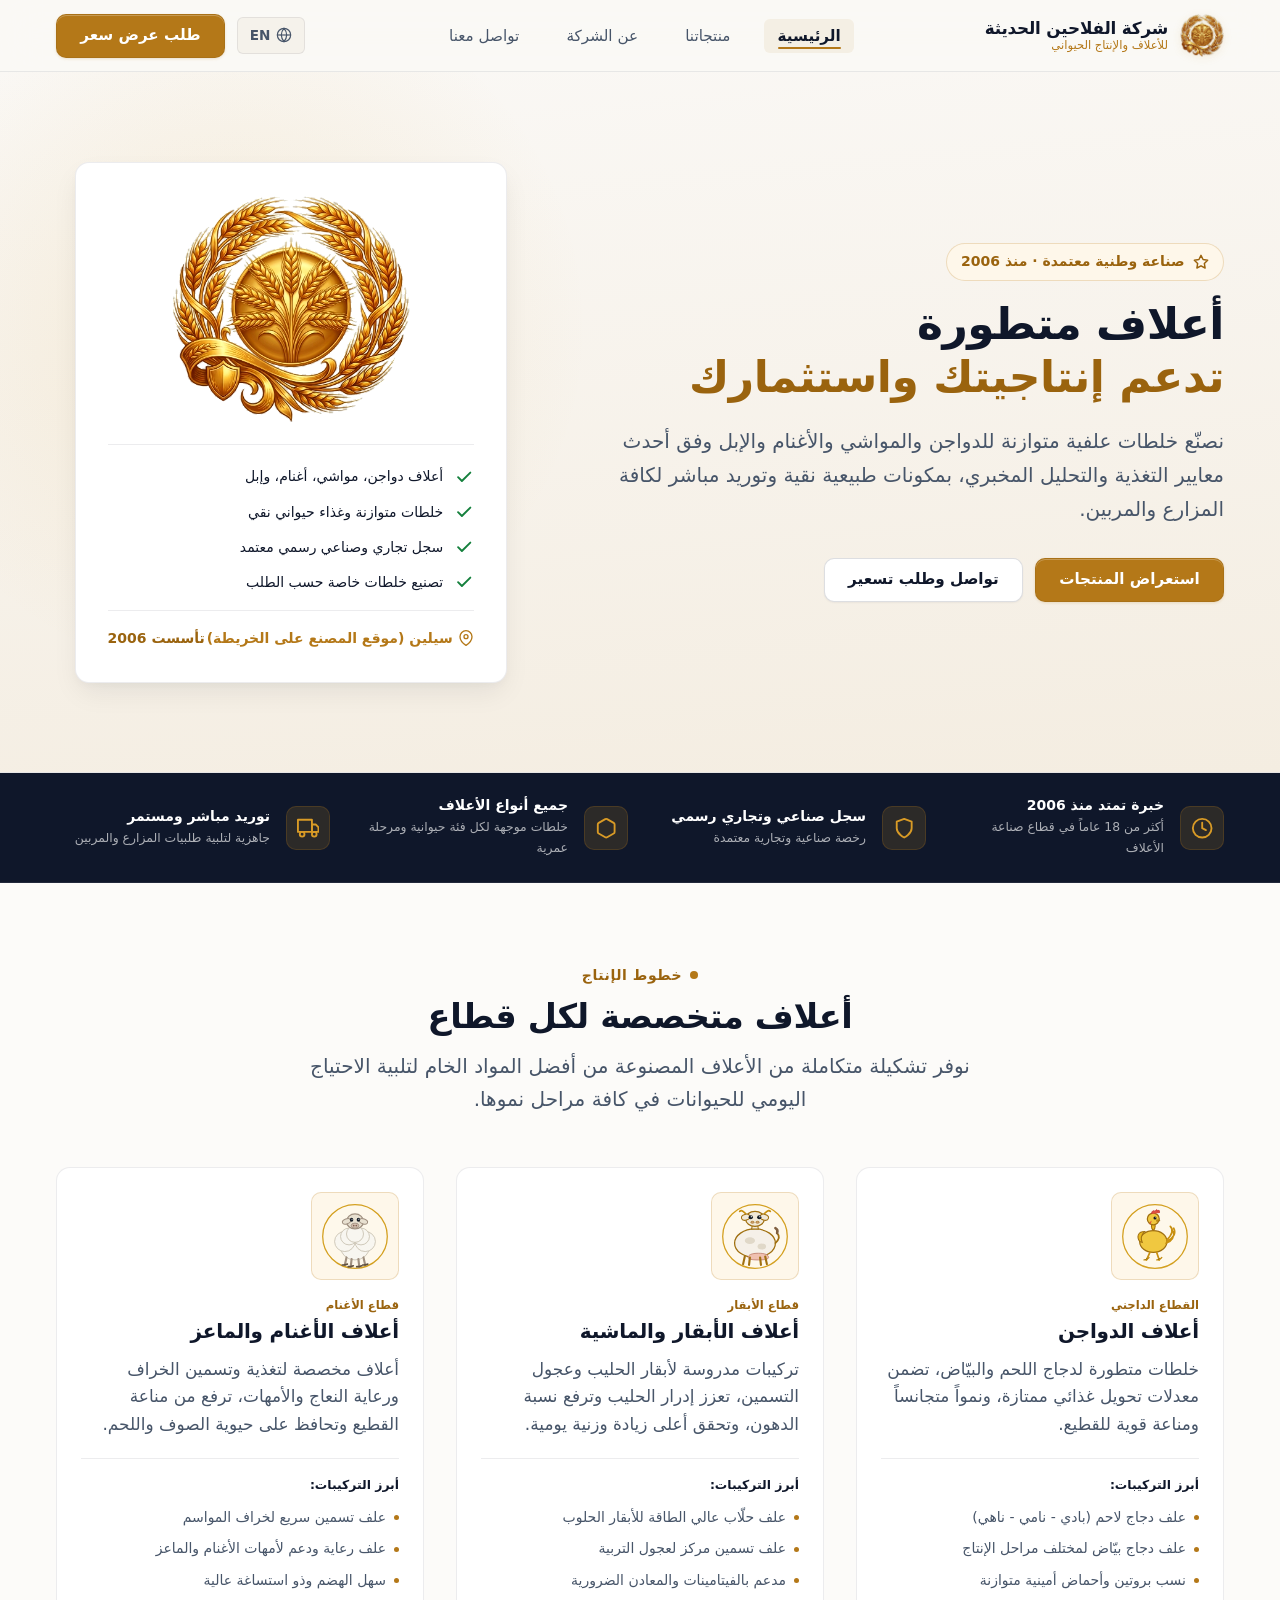
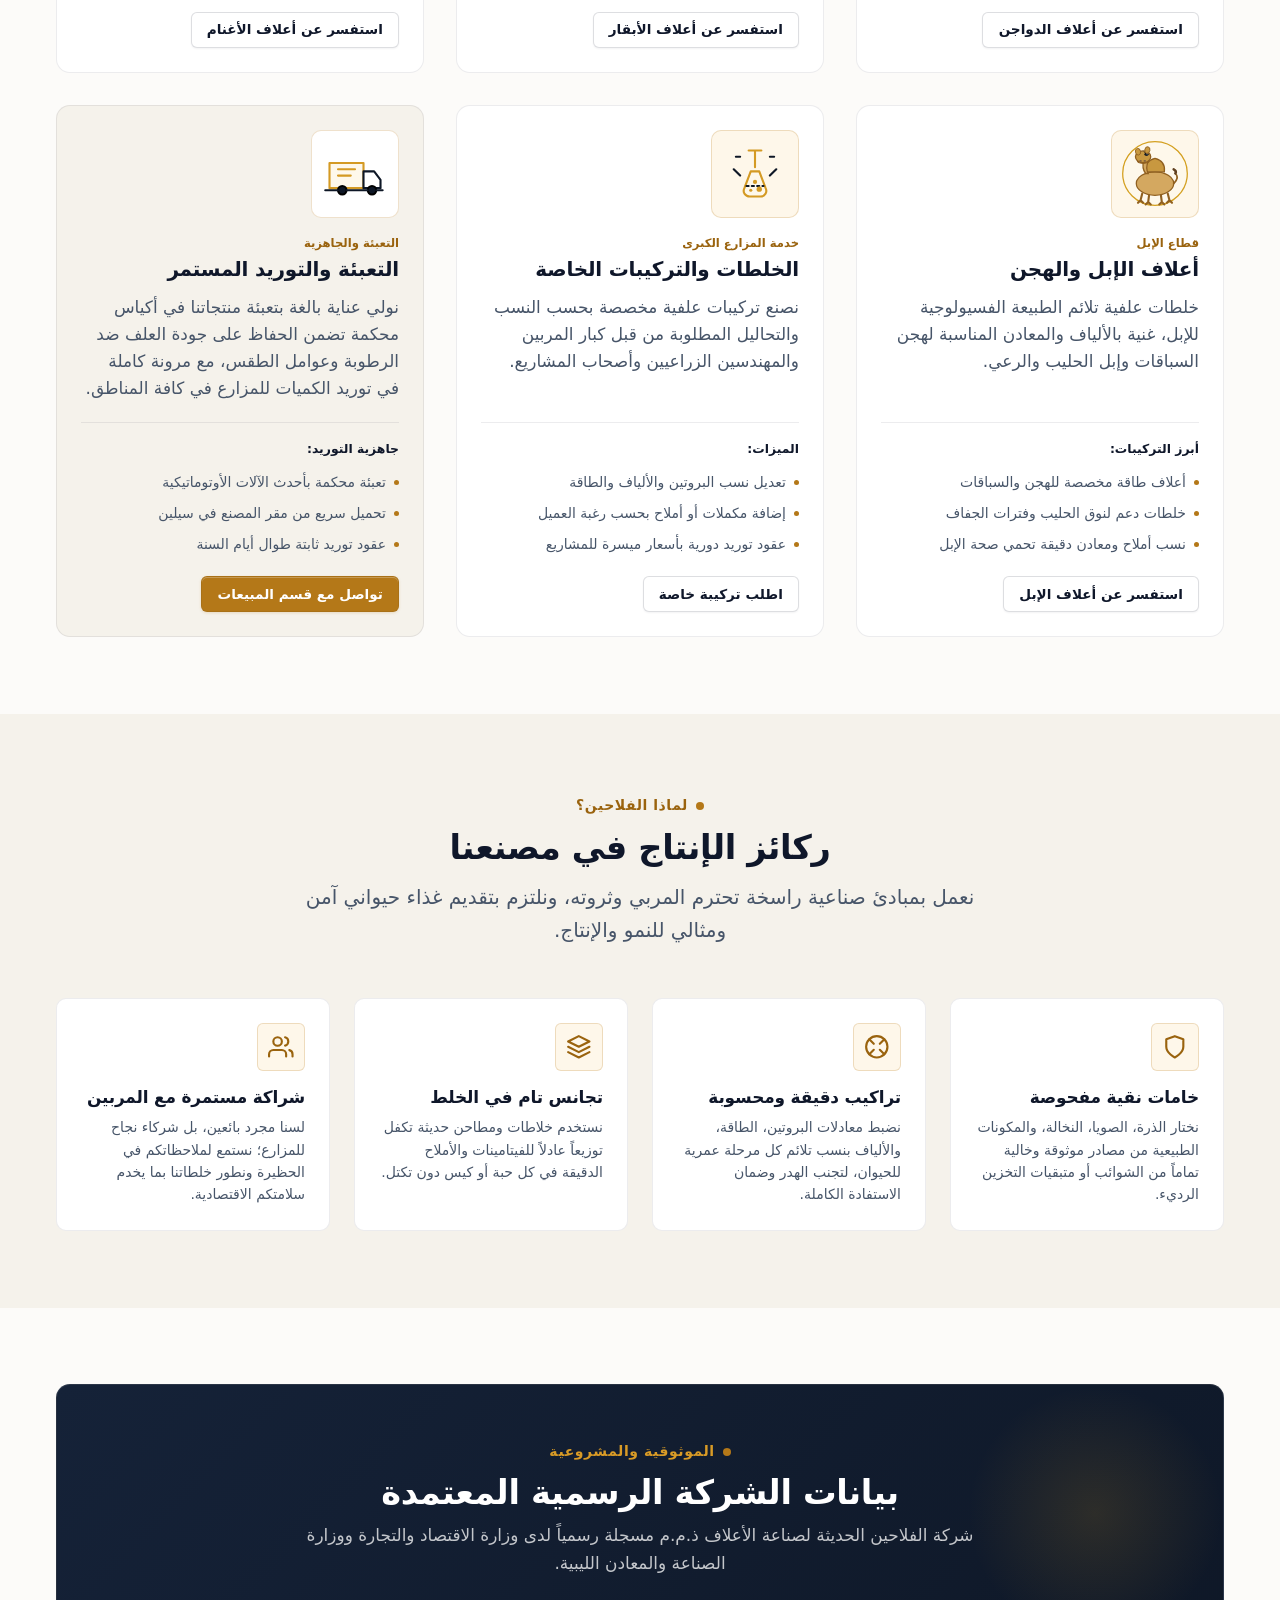
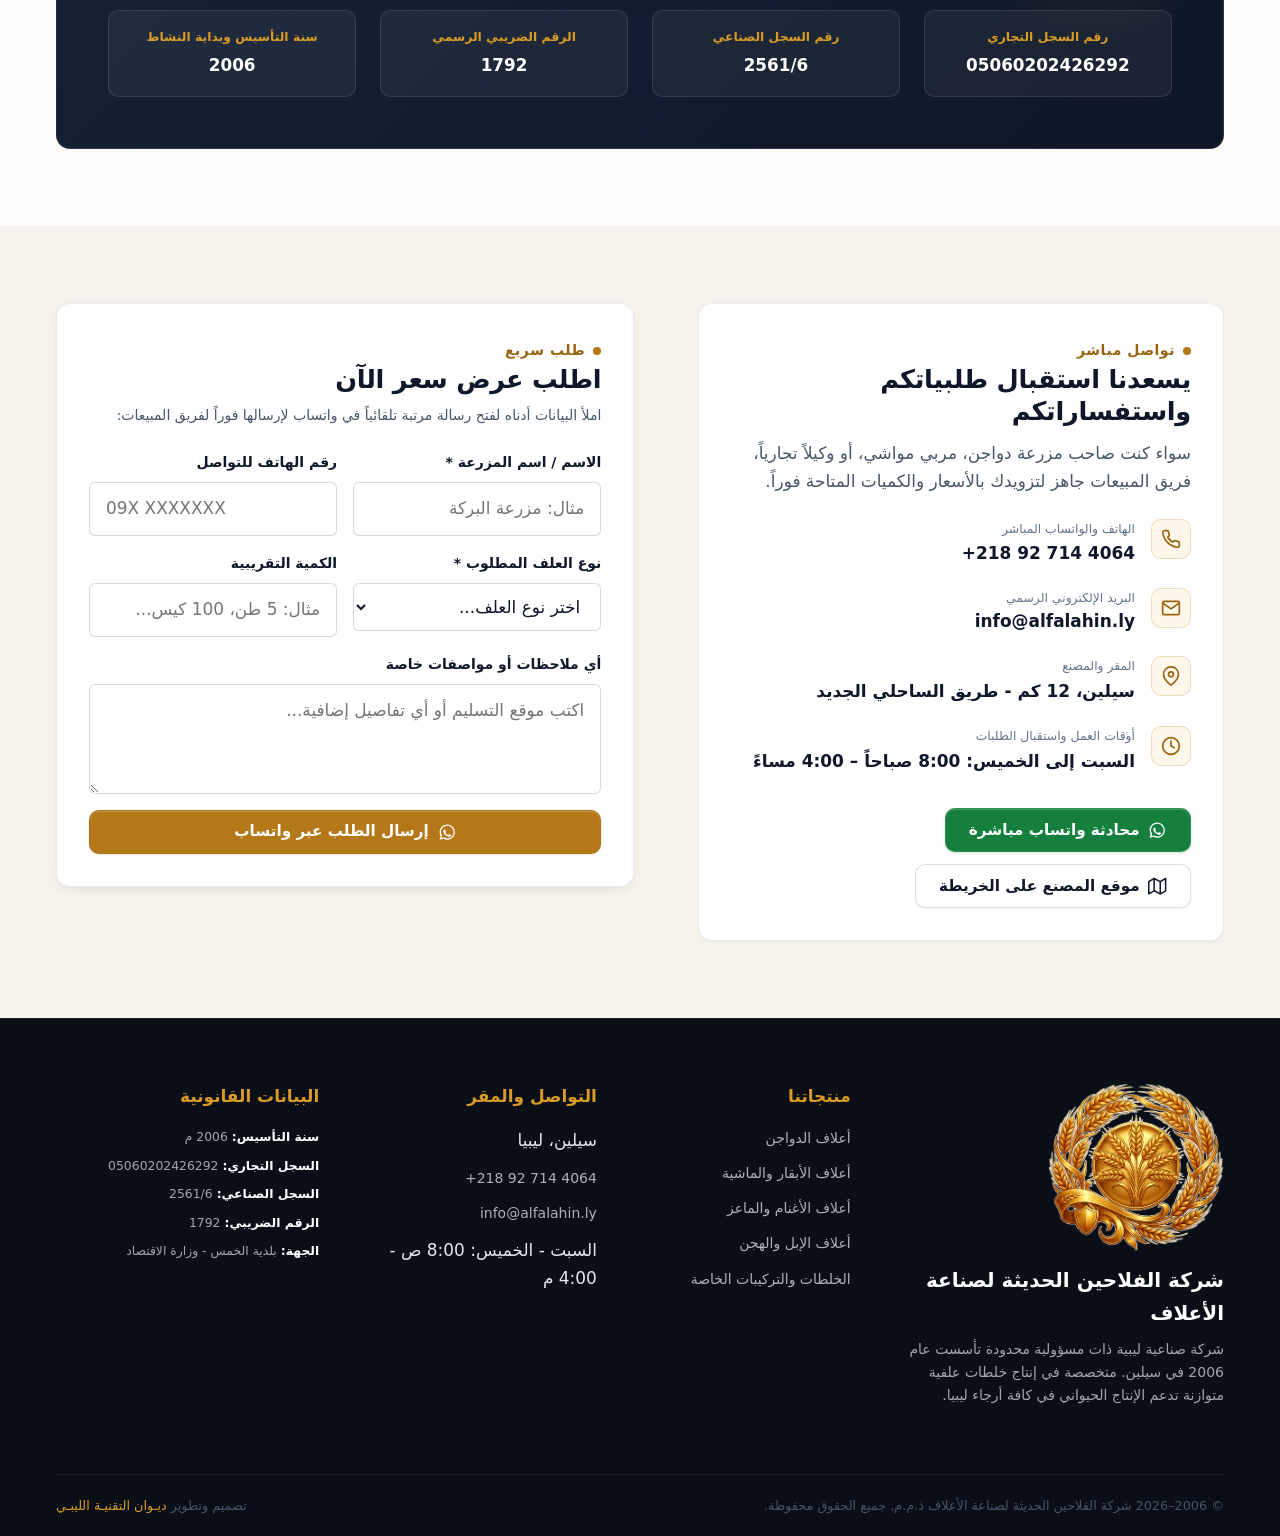
==== commit 10440919: "commit" ====
--- a/index.html
+++ b/index.html
@@ -3,10 +3,10 @@
 <head>
   <meta charset="UTF-8">
   <meta name="viewport" content="width=device-width, initial-scale=1.0, viewport-fit=cover">
-  <title>شركة الفلاحين الحديثة لصناعة الأعلاف | الخمس - ليبيا</title>
-  <meta name="description" content="شركة الفلاحين الحديثة لصناعة الأعلاف ذ.م.م - تأسست عام 2006 في سيلين، الخمس، ليبيا. إنتاج وتوريد أجود أنواع الأعلاف المركزة للدواجن والمواشي والأغنام والإبل.">
-  <meta name="keywords" content="أعلاف, مصنع أعلاف, شركة الفلاحين, سيلين, الخمس, ليبيا, أعلاف دواجن, أعلاف مواشي, أعلاف أغنام, أعلاف إبل, خلطات علفية">
-  <meta name="theme-color" content="#0e1726">
+  <title>شركة الفلاحين الحديثة لصناعة الأعلاف</title>
+  <meta name="description" content="شركة الفلاحين الحديثة لصناعة الأعلاف ذ.م.م - تأسست عام 2006 في سيلين. إنتاج وتوريد أجود أنواع الأعلاف الحيوانية المركزة للدواجن والمواشي والأغنام والإبل.">
+  <meta name="keywords" content="أعلاف, مصنع أعلاف, شركة الفلاحين, سيلين, أعلاف دواجن, أعلاف مواشي, أعلاف أغنام, أعلاف إبل, خلطات علفية">
+  <meta name="theme-color" content="#0f172a">
   <link rel="canonical" href="https://alfalahin.ly/">
   <link rel="manifest" href="site.webmanifest">
   <link rel="icon" href="favicon.ico" sizes="any">
@@ -16,7 +16,7 @@
   <meta property="og:type" content="website">
   <meta property="og:url" content="https://alfalahin.ly/">
   <meta property="og:title" content="شركة الفلاحين الحديثة لصناعة الأعلاف">
-  <meta property="og:description" content="إنتاج وتوريد جميع أنواع الأعلاف الحيوانية بأعلى معايير الجودة في سيلين، الخمس، ليبيا.">
+  <meta property="og:description" content="إنتاج وتوريد جميع أنواع الأعلاف الحيوانية المتوازنة بأعلى معايير الجودة في سيلين.">
   <meta property="og:image" content="https://alfalahin.ly/assets/img/icon-512.png">
 
   <!-- Styles -->
@@ -37,7 +37,7 @@
     "address": {
       "@type": "PostalAddress",
       "streetAddress": "طريق الساحلي الجديد، محلة سيلين 12 كم",
-      "addressLocality": "الخمس",
+      "addressLocality": "سيلين",
       "addressCountry": "LY"
     },
     "foundingDate": "2006-11-29",
@@ -55,7 +55,6 @@
   <a class="skip-link" href="#mainContent">الانتقال إلى المحتوى الرئيسي</a>
 
   <!-- ═══════════════════════════════════════════ الترويسة -->
-  <!-- ═══════════════════════════════════════════ الترويسة -->
   <header class="header">
     <div class="container header__inner">
       <a class="brand" href="index.html" aria-label="شركة الفلاحين الحديثة — الصفحة الرئيسية">
@@ -76,6 +75,12 @@
       </nav>
 
       <div class="header__actions">
+        <!-- زر تحويل اللغة -->
+        <a href="#lang-en" class="lang-btn" id="langToggle" title="English Version" aria-label="اللغة الإنجليزية">
+          <svg viewBox="0 0 24 24" fill="none" stroke="currentColor" stroke-width="1.8" aria-hidden="true"><circle cx="12" cy="12" r="10"/><line x1="2" y1="12" x2="22" y2="12"/><path d="M12 2a15.3 15.3 0 0 1 4 10 15.3 15.3 0 0 1-4 10 15.3 15.3 0 0 1-4-10 15.3 15.3 0 0 1 4-10z"/></svg>
+          <span>EN</span>
+        </a>
+
         <!-- أزرار الإجراء السريع للموبايل -->
         <a class="header__quick-btn" href="tel:+218927144064" aria-label="اتصال هاتفي مباشر">
           <svg viewBox="0 0 24 24" fill="none" stroke="currentColor" stroke-width="2" stroke-linecap="round" stroke-linejoin="round" aria-hidden="true"><path d="M22 16.92v3a2 2 0 0 1-2.18 2 19.79 19.79 0 0 1-8.63-3.07 19.5 19.5 0 0 1-6-6 19.79 19.79 0 0 1-3.07-8.67A2 2 0 0 1 4.11 2h3a2 2 0 0 1 2 1.72 12.84 12.84 0 0 0 .7 2.81 2 2 0 0 1-.45 2.11L8.09 9.91a16 16 0 0 0 6 6l1.27-1.27a2 2 0 0 1 2.11-.45 12.84 12.84 0 0 0 2.81.7A2 2 0 0 1 22 16.92z"/></svg>
@@ -86,7 +91,7 @@
         <button class="header__menu-btn" id="mobileMenuBtn" aria-label="فتح القائمة الرئيسية">
           <svg viewBox="0 0 24 24" fill="none" stroke="currentColor" stroke-width="2" stroke-linecap="round" stroke-linejoin="round" aria-hidden="true"><line x1="3" y1="12" x2="21" y2="12"/><line x1="3" y1="6" x2="21" y2="6"/><line x1="3" y1="18" x2="21" y2="18"/></svg>
         </button>
-        <a class="btn btn--gold" href="contact.html">اطلب عرض سعر</a>
+        <a class="btn btn--gold" href="contact.html">طلب عرض سعر</a>
       </div>
     </div>
   </header>
@@ -99,15 +104,15 @@
         <div class="hero__content reveal">
           <div class="hero__badge">
             <svg viewBox="0 0 24 24" fill="none" stroke="currentColor" stroke-width="2.2" stroke-linecap="round" stroke-linejoin="round" aria-hidden="true"><path d="M12 2l3.09 6.26L22 9.27l-5 4.87 1.18 6.88L12 17.77l-6.18 3.25L7 14.14 2 9.27l6.91-1.01L12 2z"/></svg>
-            <span>منذ 2006 · الخمس، ليبيا</span>
-          </div>
-          <h1>أعلاف بجودة عالية <span>لكل قطعان الخير</span></h1>
+            <span>صناعة وطنية معتمدة · منذ 2006</span>
+          </div>
+          <h1>أعلاف متطورة <span>تدعم إنتاجيتك واستثمارك</span></h1>
           <p class="hero__desc">
-            نصنع الأعلاف للدواجن والمواشي والأغنام والإبل من مكونات طبيعية نقية، ونوفر توريداً مستمراً للمزارع والمربين في ليبيا.
+            نصنّع خلطات علفية متوازنة للدواجن والمواشي والأغنام والإبل وفق أحدث معايير التغذية والتحليل المخبري، بمكونات طبيعية نقية وتوريد مباشر لكافة المزارع والمربين.
           </p>
           <div class="btn-group">
-            <a class="btn btn--gold" href="products.html">تعرف على منتجاتنا</a>
-            <a class="btn btn--outline" href="contact.html">اطلب عرض سعر</a>
+            <a class="btn btn--gold" href="products.html">استعراض المنتجات</a>
+            <a class="btn btn--outline" href="contact.html">تواصل وطلب تسعير</a>
           </div>
         </div>
 
@@ -133,8 +138,11 @@
               </div>
             </div>
             <div class="hero__card-footer">
-              <span>الخمس، سيلين — ليبيا</span>
-              <span class="hero__card-since">منذ 2006</span>
+              <a href="https://maps.app.goo.gl/NmNHB2MU1aVdFAhx7?g_st=aw" target="_blank" rel="noopener" class="hero__card-map-link">
+                <svg viewBox="0 0 24 24" fill="none" stroke="currentColor" stroke-width="2" style="width:1rem;height:1rem"><path d="M21 10c0 7-9 13-9 13s-9-6-9-13a9 9 0 0 1 18 0z"/><circle cx="12" cy="10" r="3"/></svg>
+                <span>سيلين (موقع المصنع على الخريطة)</span>
+              </a>
+              <span class="hero__card-since">تأسست 2006</span>
             </div>
           </div>
         </div>
@@ -160,7 +168,7 @@
           </div>
           <div>
             <div class="trust-item__title">سجل صناعي وتجاري رسمي</div>
-            <div class="trust-item__desc">رخصة صناعية معتمدة في الخمس</div>
+            <div class="trust-item__desc">رخصة صناعية وتجارية معتمدة</div>
           </div>
         </div>
 
@@ -429,7 +437,7 @@
                 </div>
                 <div>
                   <div class="contact-row__label">المقر والمصنع</div>
-                  <div class="contact-row__val">الخمس - محلة سيلين 12 كم (طريق الساحلي الجديد)</div>
+                  <div class="contact-row__val">سيلين، 12 كم - طريق الساحلي الجديد</div>
                 </div>
               </div>
 
@@ -463,21 +471,23 @@
             <p>املأ البيانات أدناه لفتح رسالة مرتبة تلقائياً في واتساب لإرسالها فوراً لفريق المبيعات:</p>
 
             <form id="quoteForm">
+              <input type="hidden" name="_subject" value="طلب عرض سعر - موقع الفلاحين">
+              <input type="hidden" name="_template" value="table">
               <div class="form-row">
                 <div class="form-group">
                   <label for="qName">الاسم / اسم المزرعة *</label>
-                  <input class="form-input" type="text" id="qName" required placeholder="مثال: مزرعة البركة">
+                  <input class="form-input" type="text" id="qName" name="الاسم" required placeholder="مثال: مزرعة البركة">
                 </div>
                 <div class="form-group">
                   <label for="qPhone">رقم الهاتف للتواصل</label>
-                  <input class="form-input" type="tel" id="qPhone" placeholder="09X XXXXXXX" dir="ltr">
+                  <input class="form-input" type="tel" id="qPhone" name="رقم الهاتف" placeholder="09X XXXXXXX" dir="ltr">
                 </div>
               </div>
 
               <div class="form-row">
                 <div class="form-group">
                   <label for="qFeedType">نوع العلف المطلوب *</label>
-                  <select class="form-select" id="qFeedType" required>
+                  <select class="form-select" id="qFeedType" name="نوع العلف" required>
                     <option value="" disabled selected>اختر نوع العلف...</option>
                     <option value="أعلاف دواجن (بادي / نامي / ناهي / بياض)">أعلاف دواجن (بادي / نامي / ناهي / بياض)</option>
                     <option value="أعلاف أبقار وماشية (حلاب / تسمين)">أعلاف أبقار وماشية (حلاب / تسمين)</option>
@@ -489,13 +499,13 @@
                 </div>
                 <div class="form-group">
                   <label for="qQuantity">الكمية التقريبية</label>
-                  <input class="form-input" type="text" id="qQuantity" placeholder="مثال: 5 طن، 100 كيس...">
+                  <input class="form-input" type="text" id="qQuantity" name="الكمية" placeholder="مثال: 5 طن، 100 كيس...">
                 </div>
               </div>
 
               <div class="form-group">
                 <label for="qNotes">أي ملاحظات أو مواصفات خاصة</label>
-                <textarea class="form-textarea" id="qNotes" rows="3" placeholder="اكتب موقع التسليم أو أي تفاصيل إضافية..."></textarea>
+                <textarea class="form-textarea" id="qNotes" name="ملاحظات" rows="3" placeholder="اكتب موقع التسليم أو أي تفاصيل إضافية..."></textarea>
               </div>
 
               <button class="btn btn--gold" type="submit" style="width: 100%;">
@@ -519,7 +529,7 @@
           <img class="footer__brand-logo" src="assets/img/logo.png" alt="شركة الفلاحين الحديثة لصناعة الأعلاف" width="64" height="64">
           <div class="footer__brand-title">شركة الفلاحين الحديثة لصناعة الأعلاف</div>
           <p class="footer__brand-desc">
-            شركة صناعية ليبية ذات مسؤولية محدودة تأسست عام 2006 في مدينة الخمس. متخصصة في إنتاج خلطات علفية متوازنة تدعم الإنتاج الحيواني في كافة أرجاء ليبيا.
+            شركة صناعية ليبية ذات مسؤولية محدودة تأسست عام 2006 في سيلين. متخصصة في إنتاج خلطات علفية متوازنة تدعم الإنتاج الحيواني في كافة أرجاء ليبيا.
           </p>
         </div>
 
@@ -539,7 +549,7 @@
         <div>
           <div class="footer__col-title">التواصل والمقر</div>
           <div class="footer__links">
-            <span>الخمس - سيلين 12 كم، ليبيا</span>
+            <span>سيلين، ليبيا</span>
             <a href="tel:+218927144064" dir="ltr">+218 92 714 4064</a>
             <a href="mailto:info@alfalahin.ly">info@alfalahin.ly</a>
             <span>السبت - الخميس: 8:00 ص - 4:00 م</span>
@@ -615,7 +625,7 @@
         </a>
         <a class="mobile-drawer__link" href="about.html">
           <svg viewBox="0 0 24 24" fill="none" stroke="currentColor" stroke-linecap="round" stroke-linejoin="round" aria-hidden="true"><path d="M16 21v-2a4 4 0 0 0-4-4H5a4 4 0 0 0-4 4v2"/><circle cx="8.5" cy="7" r="4"/><line x1="20" y1="8" x2="20" y2="14"/><line x1="23" y1="11" x2="17" y2="11"/></svg>
-          <span>عن الشركة ومصنع الخمس</span>
+          <span>عن الشركة</span>
         </a>
         <a class="mobile-drawer__link" href="contact.html">
           <svg viewBox="0 0 24 24" fill="none" stroke="currentColor" stroke-linecap="round" stroke-linejoin="round" aria-hidden="true"><path d="M21 12a8.5 8.5 0 0 1-12.3 7.6L3.5 21l1.4-5A8.5 8.5 0 1 1 21 12z"/></svg>
--- a/assets/css/components.css
+++ b/assets/css/components.css
@@ -1001,17 +1001,104 @@
   text-decoration: underline;
 }
 
+/* زر تحويل اللغة (جاهز لدعم الإنجليزية) */
+.lang-btn {
+  display: inline-flex;
+  align-items: center;
+  gap: 0.35rem;
+  padding: 0.4rem 0.75rem;
+  font-size: 0.85rem;
+  font-weight: 600;
+  color: var(--ink-soft);
+  background: var(--paper-sand);
+  border: 1px solid var(--paper-border);
+  border-radius: var(--radius-sm);
+  text-decoration: none;
+  transition: all 0.2s var(--ease);
+  cursor: pointer;
+}
+
+.lang-btn:hover {
+  background: #ffffff;
+  color: var(--primary);
+  border-color: rgba(15, 23, 42, 0.2);
+}
+
+.lang-btn svg {
+  width: 1rem;
+  height: 1rem;
+  flex-shrink: 0;
+}
+
+/* رابط خريطة قوقل المباشر لموقع سيلين */
+.map-badge-link {
+  display: inline-flex;
+  align-items: center;
+  gap: 0.4rem;
+  margin-top: 0.35rem;
+  padding: 0.35rem 0.75rem;
+  font-size: 0.825rem;
+  font-weight: 600;
+  color: var(--gold);
+  background: var(--gold-surface);
+  border: 1px solid var(--gold-border);
+  border-radius: var(--radius-sm);
+  text-decoration: none;
+  transition: all 0.2s var(--ease);
+}
+
+.map-badge-link:hover {
+  background: var(--gold);
+  color: #ffffff;
+  border-color: var(--gold);
+}
+
+.hero__card-map-link {
+  display: inline-flex;
+  align-items: center;
+  gap: 0.3rem;
+  color: var(--gold);
+  font-weight: 600;
+  text-decoration: none;
+  transition: color 0.2s var(--ease);
+}
+
+.hero__card-map-link:hover {
+  color: var(--gold-hover);
+  text-decoration: underline;
+}
+
+.form-alert {
+  display: none;
+  padding: var(--sp-4);
+  border-radius: var(--radius-md);
+  margin-bottom: var(--sp-4);
+  font-size: 0.9rem;
+  font-weight: 600;
+  line-height: 1.5;
+}
+
+.form-alert--success {
+  display: flex;
+  align-items: center;
+  gap: var(--sp-3);
+  background: #f0fdf4;
+  color: #166534;
+  border: 1px solid rgba(22, 101, 52, 0.2);
+}
+
 /* ------------------------------------------------ درج القائمة الجانبية للهاتف (App Drawer) */
 .mobile-drawer {
   position: fixed;
   inset: 0;
-  z-index: 100;
-  visibility: hidden;
-  transition: visibility 0.25s var(--ease);
+  z-index: 200;
+  display: none;
+  pointer-events: none;
 }
 
 .mobile-drawer.is-open {
-  visibility: visible;
+  display: block;
+  pointer-events: auto;
 }
 
 .mobile-drawer__backdrop {
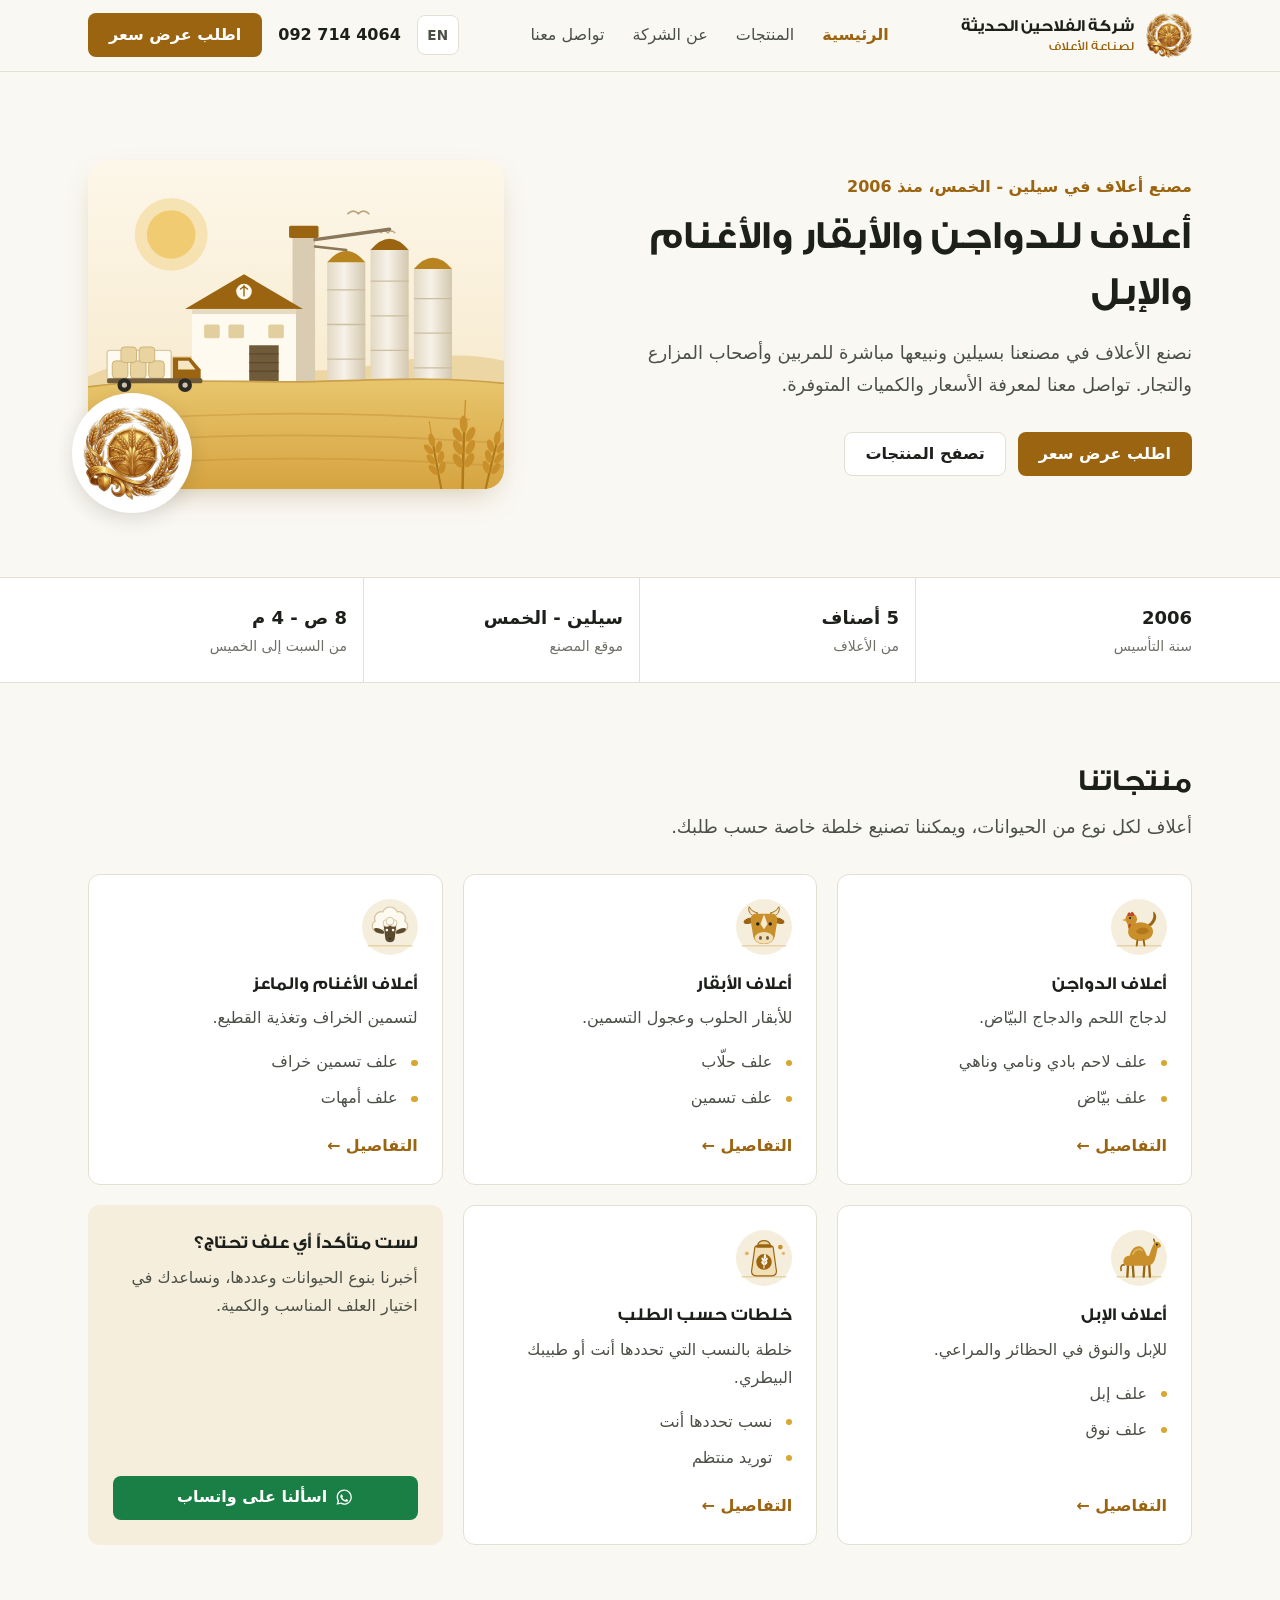
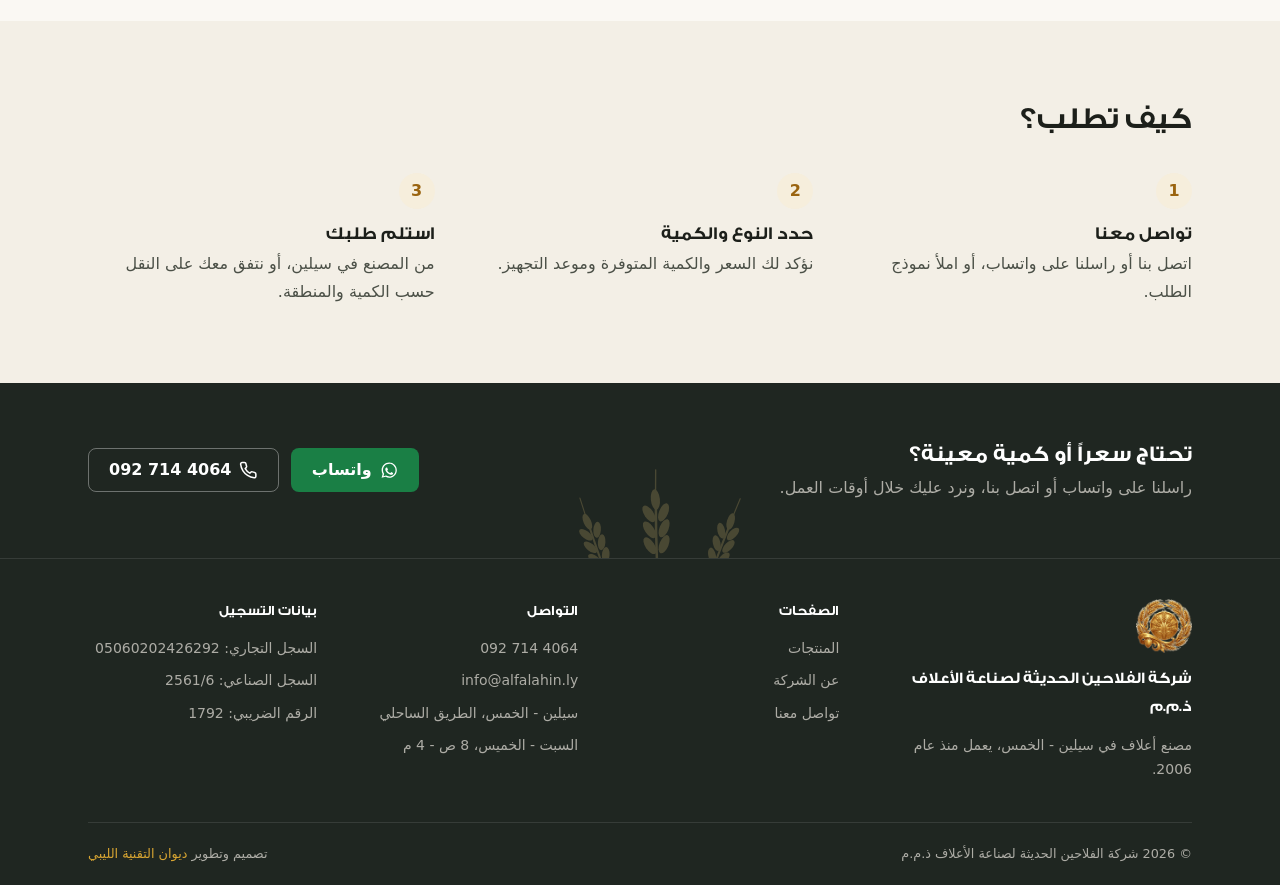
==== commit f3422941: "إصلاح الشريط العلوي، الأيقونة، والنطاق + تجهيز السيو - تثبيت ترتيب أزرار الشريط العلوي (الشعار يمينً" ====
--- a/index.html
+++ b/index.html
@@ -2,45 +2,44 @@
 <html lang="ar" dir="rtl">
 <head>
   <meta charset="UTF-8">
-  <meta name="viewport" content="width=device-width, initial-scale=1.0, viewport-fit=cover">
-  <title>شركة الفلاحين الحديثة لصناعة الأعلاف</title>
-  <meta name="description" content="شركة الفلاحين الحديثة لصناعة الأعلاف ذ.م.م - تأسست عام 2006 في سيلين. إنتاج وتوريد أجود أنواع الأعلاف الحيوانية المركزة للدواجن والمواشي والأغنام والإبل.">
-  <meta name="keywords" content="أعلاف, مصنع أعلاف, شركة الفلاحين, سيلين, أعلاف دواجن, أعلاف مواشي, أعلاف أغنام, أعلاف إبل, خلطات علفية">
-  <meta name="theme-color" content="#0f172a">
-  <link rel="canonical" href="https://alfalahin.ly/">
+  <meta name="viewport" content="width=device-width, initial-scale=1, viewport-fit=cover">
+  <title>شركة الفلاحين الحديثة لصناعة الأعلاف | سيلين - الخمس</title>
+  <meta name="description" content="مصنع أعلاف في سيلين - الخمس منذ 2006. أعلاف للدواجن والأبقار والأغنام والإبل، وخلطات حسب الطلب.">
+  <meta name="theme-color" content="#faf8f3">
+  <link rel="canonical" href="https://www.alfalahin.ly/">
+  <link rel="alternate" hreflang="ar" href="https://www.alfalahin.ly/">
+  <link rel="alternate" hreflang="en" href="https://www.alfalahin.ly/en/">
+  <link rel="alternate" hreflang="x-default" href="https://www.alfalahin.ly/">
   <link rel="manifest" href="site.webmanifest">
   <link rel="icon" href="favicon.ico" sizes="any">
   <link rel="apple-touch-icon" href="apple-touch-icon.png">
-
-  <!-- Open Graph / Social -->
   <meta property="og:type" content="website">
-  <meta property="og:url" content="https://alfalahin.ly/">
-  <meta property="og:title" content="شركة الفلاحين الحديثة لصناعة الأعلاف">
-  <meta property="og:description" content="إنتاج وتوريد جميع أنواع الأعلاف الحيوانية المتوازنة بأعلى معايير الجودة في سيلين.">
-  <meta property="og:image" content="https://alfalahin.ly/assets/img/icon-512.png">
-
-  <!-- Styles -->
+  <meta property="og:locale" content="ar_LY">
+  <meta property="og:url" content="https://www.alfalahin.ly/">
+  <meta property="og:title" content="شركة الفلاحين الحديثة لصناعة الأعلاف | سيلين - الخمس">
+  <meta property="og:description" content="مصنع أعلاف في سيلين - الخمس منذ 2006. أعلاف للدواجن والأبقار والأغنام والإبل، وخلطات حسب الطلب.">
+  <meta property="og:image" content="https://www.alfalahin.ly/assets/img/icon-512.png">
+  <link rel="preload" href="assets/fonts/gess-two-bold.woff2" as="font" type="font/woff2" crossorigin>
   <link rel="stylesheet" href="assets/css/base.css">
   <link rel="stylesheet" href="assets/css/components.css">
-
-  <!-- Structured Data -->
   <script type="application/ld+json">
   {
     "@context": "https://schema.org",
     "@type": "LocalBusiness",
     "name": "شركة الفلاحين الحديثة لصناعة الأعلاف ذ.م.م",
     "alternateName": "Al Falahin Modern Feed Company",
-    "image": "https://alfalahin.ly/assets/img/icon-512.png",
+    "image": "https://www.alfalahin.ly/assets/img/icon-512.png",
     "telephone": "+218927144064",
     "email": "info@alfalahin.ly",
-    "url": "https://alfalahin.ly",
+    "url": "https://www.alfalahin.ly/",
+    "foundingDate": "2006-11-29",
     "address": {
       "@type": "PostalAddress",
-      "streetAddress": "طريق الساحلي الجديد، محلة سيلين 12 كم",
-      "addressLocality": "سيلين",
+      "streetAddress": "سيلين، الطريق الساحلي",
+      "addressLocality": "الخمس",
       "addressCountry": "LY"
     },
-    "foundingDate": "2006-11-29",
+    "geo": { "@type": "GeoCoordinates", "latitude": 32.638081, "longitude": 14.155843 },
     "openingHoursSpecification": {
       "@type": "OpeningHoursSpecification",
       "dayOfWeek": ["Saturday", "Sunday", "Monday", "Tuesday", "Wednesday", "Thursday"],
@@ -52,543 +51,231 @@
 </head>
 
 <body>
-  <a class="skip-link" href="#mainContent">الانتقال إلى المحتوى الرئيسي</a>
-
-  <!-- ═══════════════════════════════════════════ الترويسة -->
+  <a class="skip-link" href="#main">تخطَّ إلى المحتوى</a>
+
   <header class="header">
     <div class="container header__inner">
-      <a class="brand" href="index.html" aria-label="شركة الفلاحين الحديثة — الصفحة الرئيسية">
-        <img class="brand__logo" src="assets/img/logo.png" alt="شعار شركة الفلاحين الحديثة لصناعة الأعلاف" width="56" height="56">
+      <a class="brand" href="index.html" aria-label="شركة الفلاحين الحديثة لصناعة الأعلاف - الصفحة الرئيسية">
+        <img class="brand__mark" src="assets/img/logo-128.png" alt="" width="128" height="123">
         <span class="brand__text">
           <span class="brand__name">شركة الفلاحين الحديثة</span>
-          <span class="brand__sub">للأعلاف والإنتاج الحيواني</span>
+          <span class="brand__sub">لصناعة الأعلاف</span>
         </span>
       </a>
 
-      <nav class="nav" aria-label="التنقل الرئيسي">
+      <nav class="nav" aria-label="القائمة الرئيسية">
         <ul class="nav__list">
           <li><a class="nav__link" href="index.html" aria-current="page">الرئيسية</a></li>
-          <li><a class="nav__link" href="products.html">منتجاتنا</a></li>
+          <li><a class="nav__link" href="products.html">المنتجات</a></li>
           <li><a class="nav__link" href="about.html">عن الشركة</a></li>
           <li><a class="nav__link" href="contact.html">تواصل معنا</a></li>
         </ul>
       </nav>
 
       <div class="header__actions">
-        <!-- زر تحويل اللغة -->
-        <a href="#lang-en" class="lang-btn" id="langToggle" title="English Version" aria-label="اللغة الإنجليزية">
-          <svg viewBox="0 0 24 24" fill="none" stroke="currentColor" stroke-width="1.8" aria-hidden="true"><circle cx="12" cy="12" r="10"/><line x1="2" y1="12" x2="22" y2="12"/><path d="M12 2a15.3 15.3 0 0 1 4 10 15.3 15.3 0 0 1-4 10 15.3 15.3 0 0 1-4-10 15.3 15.3 0 0 1 4-10z"/></svg>
-          <span>EN</span>
-        </a>
-
-        <!-- أزرار الإجراء السريع للموبايل -->
-        <a class="header__quick-btn" href="tel:+218927144064" aria-label="اتصال هاتفي مباشر">
-          <svg viewBox="0 0 24 24" fill="none" stroke="currentColor" stroke-width="2" stroke-linecap="round" stroke-linejoin="round" aria-hidden="true"><path d="M22 16.92v3a2 2 0 0 1-2.18 2 19.79 19.79 0 0 1-8.63-3.07 19.5 19.5 0 0 1-6-6 19.79 19.79 0 0 1-3.07-8.67A2 2 0 0 1 4.11 2h3a2 2 0 0 1 2 1.72 12.84 12.84 0 0 0 .7 2.81 2 2 0 0 1-.45 2.11L8.09 9.91a16 16 0 0 0 6 6l1.27-1.27a2 2 0 0 1 2.11-.45 12.84 12.84 0 0 0 2.81.7A2 2 0 0 1 22 16.92z"/></svg>
-        </a>
-        <a class="header__quick-btn header__quick-btn--wa" href="https://wa.me/218927144064" target="_blank" rel="noopener noreferrer" aria-label="مراسلة واتساب">
-          <svg viewBox="0 0 24 24" fill="none" stroke="currentColor" stroke-width="2" stroke-linecap="round" stroke-linejoin="round" aria-hidden="true"><path d="M21 11.5a8.38 8.38 0 0 1-.9 3.8 8.5 8.5 0 0 1-7.6 4.7 8.38 8.38 0 0 1-3.8-.9L3 21l1.9-5.7a8.38 8.38 0 0 1-.9-3.8 8.5 8.5 0 0 1 4.7-7.6 8.38 8.38 0 0 1 3.8-.9h.5a8.48 8.48 0 0 1 8 8v.5z"/></svg>
-        </a>
-        <button class="header__menu-btn" id="mobileMenuBtn" aria-label="فتح القائمة الرئيسية">
-          <svg viewBox="0 0 24 24" fill="none" stroke="currentColor" stroke-width="2" stroke-linecap="round" stroke-linejoin="round" aria-hidden="true"><line x1="3" y1="12" x2="21" y2="12"/><line x1="3" y1="6" x2="21" y2="6"/><line x1="3" y1="18" x2="21" y2="18"/></svg>
-        </button>
-        <a class="btn btn--gold" href="contact.html">طلب عرض سعر</a>
+        <a class="lang-link" href="en/index.html" hreflang="en" lang="en" title="English">EN</a>
+        <a class="header__phone num" href="tel:+218927144064">092 714 4064</a>
+        <a class="btn btn--primary" href="contact.html">اطلب عرض سعر</a>
+        <a class="icon-btn" href="tel:+218927144064" aria-label="اتصل بنا"><svg viewBox="0 0 24 24" fill="none" stroke="currentColor" stroke-width="2" stroke-linecap="round" stroke-linejoin="round" aria-hidden="true"><path d="M22 16.92v3a2 2 0 0 1-2.18 2 19.79 19.79 0 0 1-8.63-3.07 19.5 19.5 0 0 1-6-6 19.79 19.79 0 0 1-3.07-8.67A2 2 0 0 1 4.11 2h3a2 2 0 0 1 2 1.72 12.84 12.84 0 0 0 .7 2.81 2 2 0 0 1-.45 2.11L8.09 9.91a16 16 0 0 0 6 6l1.27-1.27a2 2 0 0 1 2.11-.45 12.84 12.84 0 0 0 2.81.7A2 2 0 0 1 22 16.92z"/></svg></a>
+        <a class="icon-btn icon-btn--wa" href="https://wa.me/218927144064" target="_blank" rel="noopener" aria-label="راسلنا على واتساب"><svg viewBox="0 0 24 24" fill="currentColor" aria-hidden="true"><path d="M12.04 2c-5.46 0-9.91 4.45-9.91 9.91 0 1.75.46 3.45 1.32 4.95L2.05 22l5.25-1.38c1.45.79 3.08 1.21 4.74 1.21 5.46 0 9.91-4.45 9.91-9.91 0-2.65-1.03-5.14-2.9-7.01A9.82 9.82 0 0 0 12.04 2zm.01 1.67c2.2 0 4.26.86 5.82 2.42a8.18 8.18 0 0 1 2.41 5.82c0 4.54-3.7 8.24-8.24 8.24-1.42 0-2.82-.37-4.06-1.07l-.29-.16-3.12.82.83-3.04-.19-.3a8.18 8.18 0 0 1-1.26-4.49c0-4.54 3.7-8.24 8.24-8.24zm4.52 11.66c-.25-.13-1.47-.72-1.7-.81-.23-.08-.39-.13-.56.13-.17.25-.64.81-.79.97-.14.17-.29.19-.54.06-.25-.13-1.06-.39-2.02-1.25-.75-.67-1.25-1.5-1.4-1.75-.14-.25-.02-.39.11-.51.11-.11.25-.29.38-.44.13-.14.17-.25.25-.42.08-.17.04-.31-.02-.44-.06-.13-.56-1.35-.77-1.85-.2-.49-.41-.42-.56-.43h-.48c-.17 0-.44.06-.67.31-.23.25-.88.86-.88 2.1s.9 2.44 1.03 2.61c.13.17 1.77 2.7 4.28 3.79.6.26 1.07.41 1.43.53.6.19 1.15.16 1.58.1.48-.07 1.47-.6 1.68-1.18.21-.58.21-1.07.15-1.18-.06-.1-.23-.16-.48-.28z"/></svg></a>
       </div>
     </div>
   </header>
 
-  <main id="mainContent">
-
-    <!-- ═══════════════════════════════════════════ القسم الترحيبي (Hero) -->
+  <main id="main">
+
     <section class="hero">
       <div class="container hero__inner">
-        <div class="hero__content reveal">
+        <div>
+          <p class="hero__kicker">مصنع أعلاف في سيلين - الخمس، منذ 2006</p>
+          <h1>أعلاف للدواجن والأبقار والأغنام والإبل</h1>
+          <p class="hero__desc">نصنع الأعلاف في مصنعنا بسيلين ونبيعها مباشرة للمربين وأصحاب المزارع والتجار. تواصل معنا لمعرفة الأسعار والكميات المتوفرة.</p>
+          <div class="btn-group">
+            <a class="btn btn--primary" href="contact.html">اطلب عرض سعر</a>
+            <a class="btn btn--outline" href="products.html">تصفح المنتجات</a>
+          </div>
+        </div>
+        <div class="hero__art">
+          <img src="assets/img/hero-mill.svg" alt="" width="480" height="380">
           <div class="hero__badge">
-            <svg viewBox="0 0 24 24" fill="none" stroke="currentColor" stroke-width="2.2" stroke-linecap="round" stroke-linejoin="round" aria-hidden="true"><path d="M12 2l3.09 6.26L22 9.27l-5 4.87 1.18 6.88L12 17.77l-6.18 3.25L7 14.14 2 9.27l6.91-1.01L12 2z"/></svg>
-            <span>صناعة وطنية معتمدة · منذ 2006</span>
-          </div>
-          <h1>أعلاف متطورة <span>تدعم إنتاجيتك واستثمارك</span></h1>
-          <p class="hero__desc">
-            نصنّع خلطات علفية متوازنة للدواجن والمواشي والأغنام والإبل وفق أحدث معايير التغذية والتحليل المخبري، بمكونات طبيعية نقية وتوريد مباشر لكافة المزارع والمربين.
-          </p>
-          <div class="btn-group">
-            <a class="btn btn--gold" href="products.html">استعراض المنتجات</a>
-            <a class="btn btn--outline" href="contact.html">تواصل وطلب تسعير</a>
-          </div>
-        </div>
-
-        <div class="hero__media reveal">
-          <div class="hero__card">
-            <img class="hero__card-logo" src="assets/img/logo.png" alt="شركة الفلاحين الحديثة" width="120" height="120">
-            <div class="hero__card-list">
-              <div class="hero__card-item">
-                <svg viewBox="0 0 24 24" fill="none" stroke="currentColor" stroke-width="2.5" stroke-linecap="round" stroke-linejoin="round" aria-hidden="true"><polyline points="20 6 9 17 4 12"/></svg>
-                <span>أعلاف دواجن، مواشي، أغنام، وإبل</span>
-              </div>
-              <div class="hero__card-item">
-                <svg viewBox="0 0 24 24" fill="none" stroke="currentColor" stroke-width="2.5" stroke-linecap="round" stroke-linejoin="round" aria-hidden="true"><polyline points="20 6 9 17 4 12"/></svg>
-                <span>خلطات متوازنة وغذاء حيواني نقي</span>
-              </div>
-              <div class="hero__card-item">
-                <svg viewBox="0 0 24 24" fill="none" stroke="currentColor" stroke-width="2.5" stroke-linecap="round" stroke-linejoin="round" aria-hidden="true"><polyline points="20 6 9 17 4 12"/></svg>
-                <span>سجل تجاري وصناعي رسمي معتمد</span>
-              </div>
-              <div class="hero__card-item">
-                <svg viewBox="0 0 24 24" fill="none" stroke="currentColor" stroke-width="2.5" stroke-linecap="round" stroke-linejoin="round" aria-hidden="true"><polyline points="20 6 9 17 4 12"/></svg>
-                <span>تصنيع خلطات خاصة حسب الطلب</span>
-              </div>
-            </div>
-            <div class="hero__card-footer">
-              <a href="https://maps.app.goo.gl/NmNHB2MU1aVdFAhx7?g_st=aw" target="_blank" rel="noopener" class="hero__card-map-link">
-                <svg viewBox="0 0 24 24" fill="none" stroke="currentColor" stroke-width="2" style="width:1rem;height:1rem"><path d="M21 10c0 7-9 13-9 13s-9-6-9-13a9 9 0 0 1 18 0z"/><circle cx="12" cy="10" r="3"/></svg>
-                <span>سيلين (موقع المصنع على الخريطة)</span>
-              </a>
-              <span class="hero__card-since">تأسست 2006</span>
-            </div>
-          </div>
-        </div>
-      </div>
-    </section>
-
-    <!-- ═══════════════════════════════════════════ شريط الأرقام والموثوقية -->
-    <section class="trust-strip" aria-label="أرقام وإحصائيات موثوقة">
-      <div class="container trust-strip__inner">
-        <div class="trust-item">
-          <div class="trust-item__icon">
-            <svg viewBox="0 0 24 24" fill="none" stroke="currentColor" stroke-width="2" stroke-linecap="round" stroke-linejoin="round" aria-hidden="true"><circle cx="12" cy="12" r="10"/><polyline points="12 6 12 12 16 14"/></svg>
-          </div>
-          <div>
-            <div class="trust-item__title">خبرة تمتد منذ 2006</div>
-            <div class="trust-item__desc">أكثر من 18 عاماً في قطاع صناعة الأعلاف</div>
-          </div>
-        </div>
-
-        <div class="trust-item">
-          <div class="trust-item__icon">
-            <svg viewBox="0 0 24 24" fill="none" stroke="currentColor" stroke-width="2" stroke-linecap="round" stroke-linejoin="round" aria-hidden="true"><path d="M12 22s8-4 8-10V5l-8-3-8 3v7c0 6 8 10 8 10z"/></svg>
-          </div>
-          <div>
-            <div class="trust-item__title">سجل صناعي وتجاري رسمي</div>
-            <div class="trust-item__desc">رخصة صناعية وتجارية معتمدة</div>
-          </div>
-        </div>
-
-        <div class="trust-item">
-          <div class="trust-item__icon">
-            <svg viewBox="0 0 24 24" fill="none" stroke="currentColor" stroke-width="2" stroke-linecap="round" stroke-linejoin="round" aria-hidden="true"><path d="M21 16V8a2 2 0 0 0-1-1.73l-7-4a2 2 0 0 0-2 0l-7 4A2 2 0 0 0 3 8v8a2 2 0 0 0 1 1.73l7 4a2 2 0 0 0 2 0l7-4A2 2 0 0 0 21 16z"/></svg>
-          </div>
-          <div>
-            <div class="trust-item__title">جميع أنواع الأعلاف</div>
-            <div class="trust-item__desc">خلطات موجهة لكل فئة حيوانية ومرحلة عمرية</div>
-          </div>
-        </div>
-
-        <div class="trust-item">
-          <div class="trust-item__icon">
-            <svg viewBox="0 0 24 24" fill="none" stroke="currentColor" stroke-width="2" stroke-linecap="round" stroke-linejoin="round" aria-hidden="true"><rect x="1" y="3" width="15" height="13"/><polygon points="16 8 20 8 23 11 23 16 16 16 16 8"/><circle cx="5.5" cy="18.5" r="2.5"/><circle cx="18.5" cy="18.5" r="2.5"/></svg>
-          </div>
-          <div>
-            <div class="trust-item__title">توريد مباشر ومستمر</div>
-            <div class="trust-item__desc">جاهزية لتلبية طلبيات المزارع والمربين</div>
-          </div>
-        </div>
-      </div>
-    </section>
-
-    <!-- ═══════════════════════════════════════════ خطوط الإنتاج والمنتجات -->
-    <section class="section" id="products">
+            <img src="assets/img/logo-480.png" alt="شعار شركة الفلاحين الحديثة لصناعة الأعلاف" width="480" height="459">
+          </div>
+        </div>
+      </div>
+    </section>
+
+    <section class="facts" aria-label="معلومات سريعة">
       <div class="container">
-        <div class="section-head section-head--center reveal">
-          <span class="eyebrow">خطوط الإنتاج</span>
-          <h2>أعلاف متخصصة لكل قطاع</h2>
-          <p>نوفر تشكيلة متكاملة من الأعلاف المصنوعة من أفضل المواد الخام لتلبية الاحتياج اليومي للحيوانات في كافة مراحل نموها.</p>
-        </div>
-
-        <div class="products-grid">
-          <!-- 1. أعلاف الدواجن -->
-          <article class="product-card reveal">
-            <div class="product-card__figure">
-              <img src="assets/img/illus-poultry.svg" alt="" width="36" height="36" loading="lazy">
-            </div>
-            <span class="product-card__tag">القطاع الداجني</span>
+        <ul class="facts__list">
+          <li class="facts__item"><div class="facts__value">2006</div><div class="facts__label">سنة التأسيس</div></li>
+          <li class="facts__item"><div class="facts__value">5 أصناف</div><div class="facts__label">من الأعلاف</div></li>
+          <li class="facts__item"><div class="facts__value">سيلين - الخمس</div><div class="facts__label">موقع المصنع</div></li>
+          <li class="facts__item"><div class="facts__value">8 ص - 4 م</div><div class="facts__label">من السبت إلى الخميس</div></li>
+        </ul>
+      </div>
+    </section>
+
+    <section class="section">
+      <div class="container">
+        <div class="section-head">
+          <h2>منتجاتنا</h2>
+          <p>أعلاف لكل نوع من الحيوانات، ويمكننا تصنيع خلطة خاصة حسب طلبك.</p>
+        </div>
+        <div class="cards">
+          <article class="card">
+            <img class="card__icon" src="assets/img/icon-poultry.svg" alt="" width="72" height="72" loading="lazy">
             <h3>أعلاف الدواجن</h3>
-            <p>خلطات متطورة لدجاج اللحم والبيّاض، تضمن معدلات تحويل غذائي ممتازة، ونمواً متجانساً ومناعة قوية للقطيع.</p>
-            <div class="product-card__types">
-              <div class="product-card__types-title">أبرز التركيبات:</div>
-              <div class="product-card__type-item">علف دجاج لاحم (بادي - نامي - ناهي)</div>
-              <div class="product-card__type-item">علف دجاج بيّاض لمختلف مراحل الإنتاج</div>
-              <div class="product-card__type-item">نسب بروتين وأحماض أمينية متوازنة</div>
-            </div>
-            <div class="product-card__action">
-              <a class="btn btn--outline btn--sm" href="https://wa.me/218927144064?text=%D8%A7%D9%84%D8%B3%D9%84%D8%A7%D9%85%20%D8%B9%D9%84%D9%8A%D9%83%D9%85%D8%8C%20%D8%A3%D9%88%D8%AF%20%D8%A7%D9%84%D8%A7%D8%B3%D8%AA%D9%81%D8%B3%D8%A7%D8%B1%20%D8%B9%D9%86%20%D8%A3%D8%B9%D9%84%D8%A7%D9%81%20%D8%A7%D9%84%D8%AF%D9%88%D8%A7%D8%AC%D9%86" target="_blank" rel="noopener">استفسر عن أعلاف الدواجن</a>
-            </div>
-          </article>
-
-          <!-- 2. أعلاف الأبقار والماشية -->
-          <article class="product-card reveal">
-            <div class="product-card__figure">
-              <img src="assets/img/illus-cattle.svg" alt="" width="36" height="36" loading="lazy">
-            </div>
-            <span class="product-card__tag">قطاع الأبقار</span>
-            <h3>أعلاف الأبقار والماشية</h3>
-            <p>تركيبات مدروسة لأبقار الحليب وعجول التسمين، تعزز إدرار الحليب وترفع نسبة الدهون، وتحقق أعلى زيادة وزنية يومية.</p>
-            <div class="product-card__types">
-              <div class="product-card__types-title">أبرز التركيبات:</div>
-              <div class="product-card__type-item">علف حلّاب عالي الطاقة للأبقار الحلوب</div>
-              <div class="product-card__type-item">علف تسمين مركز لعجول التربية</div>
-              <div class="product-card__type-item">مدعم بالفيتامينات والمعادن الضرورية</div>
-            </div>
-            <div class="product-card__action">
-              <a class="btn btn--outline btn--sm" href="https://wa.me/218927144064?text=%D8%A7%D9%84%D8%B3%D9%84%D8%A7%D9%85%20%D8%B9%D9%84%D9%8A%D9%83%D9%85%D8%8C%20%D8%A3%D9%88%D8%AF%20%D8%A7%D9%84%D8%A7%D8%B3%D8%AA%D9%81%D8%B3%D8%A7%D8%B1%20%D8%B9%D9%86%20%D8%A3%D8%B9%D9%84%D8%A7%D9%81%20%D8%A7%D9%84%D8%A3%D8%A8%D9%82%D8%A7%D8%B1" target="_blank" rel="noopener">استفسر عن أعلاف الأبقار</a>
-            </div>
-          </article>
-
-          <!-- 3. أعلاف الأغنام والماعز -->
-          <article class="product-card reveal">
-            <div class="product-card__figure">
-              <img src="assets/img/illus-sheep.svg" alt="" width="36" height="36" loading="lazy">
-            </div>
-            <span class="product-card__tag">قطاع الأغنام</span>
+            <p>لدجاج اللحم والدجاج البيّاض.</p>
+            <ul class="ticks">
+              <li>علف لاحم بادي ونامي وناهي</li>
+              <li>علف بيّاض</li>
+            </ul>
+            <a class="link-arrow" href="products.html#poultry">التفاصيل ←</a>
+          </article>
+          <article class="card">
+            <img class="card__icon" src="assets/img/icon-cattle.svg" alt="" width="72" height="72" loading="lazy">
+            <h3>أعلاف الأبقار</h3>
+            <p>للأبقار الحلوب وعجول التسمين.</p>
+            <ul class="ticks">
+              <li>علف حلّاب</li>
+              <li>علف تسمين</li>
+            </ul>
+            <a class="link-arrow" href="products.html#cattle">التفاصيل ←</a>
+          </article>
+          <article class="card">
+            <img class="card__icon" src="assets/img/icon-sheep.svg" alt="" width="72" height="72" loading="lazy">
             <h3>أعلاف الأغنام والماعز</h3>
-            <p>أعلاف مخصصة لتغذية وتسمين الخراف ورعاية النعاج والأمهات، ترفع من مناعة القطيع وتحافظ على حيوية الصوف واللحم.</p>
-            <div class="product-card__types">
-              <div class="product-card__types-title">أبرز التركيبات:</div>
-              <div class="product-card__type-item">علف تسمين سريع لخراف المواسم</div>
-              <div class="product-card__type-item">علف رعاية ودعم لأمهات الأغنام والماعز</div>
-              <div class="product-card__type-item">سهل الهضم وذو استساغة عالية</div>
-            </div>
-            <div class="product-card__action">
-              <a class="btn btn--outline btn--sm" href="https://wa.me/218927144064?text=%D8%A7%D9%84%D8%B3%D9%84%D8%A7%D9%85%20%D8%B9%D9%84%D9%8A%D9%83%D9%85%D8%8C%20%D8%A3%D9%88%D8%AF%20%D8%A7%D9%84%D8%A7%D8%B3%D8%AA%D9%81%D8%B3%D8%A7%D8%B1%20%D8%B9%D9%86%20%D8%A3%D8%B9%D9%84%D8%A7%D9%81%20%D8%A7%D9%84%D8%A3%D8%BA%D9%86%D8%A7%D9%85" target="_blank" rel="noopener">استفسر عن أعلاف الأغنام</a>
-            </div>
-          </article>
-
-          <!-- 4. أعلاف الإبل -->
-          <article class="product-card reveal">
-            <div class="product-card__figure">
-              <img src="assets/img/illus-camel.svg" alt="" width="36" height="36" loading="lazy">
-            </div>
-            <span class="product-card__tag">قطاع الإبل</span>
-            <h3>أعلاف الإبل والهجن</h3>
-            <p>خلطات علفية تلائم الطبيعة الفسيولوجية للإبل، غنية بالألياف والمعادن المناسبة لهجن السباقات وإبل الحليب والرعي.</p>
-            <div class="product-card__types">
-              <div class="product-card__types-title">أبرز التركيبات:</div>
-              <div class="product-card__type-item">أعلاف طاقة مخصصة للهجن والسباقات</div>
-              <div class="product-card__type-item">خلطات دعم لنوق الحليب وفترات الجفاف</div>
-              <div class="product-card__type-item">نسب أملاح ومعادن دقيقة تحمي صحة الإبل</div>
-            </div>
-            <div class="product-card__action">
-              <a class="btn btn--outline btn--sm" href="https://wa.me/218927144064?text=%D8%A7%D9%84%D8%B3%D9%84%D8%A7%D9%85%20%D8%B9%D9%84%D9%8A%D9%83%D9%85%D8%8C%20%D8%A3%D9%88%D8%AF%20%D8%A7%D9%84%D8%A7%D8%B3%D8%AA%D9%81%D8%B3%D8%A7%D8%B1%20%D8%B9%D9%86%20%D8%A3%D8%B9%D9%84%D8%A7%D9%81%20%D8%A7%D9%84%D8%A5%D8%A8%D9%84" target="_blank" rel="noopener">استفسر عن أعلاف الإبل</a>
-            </div>
-          </article>
-
-          <!-- 5. الخلطات والطلبيات الخاصة -->
-          <article class="product-card reveal">
-            <div class="product-card__figure">
-              <img src="assets/img/illus-custom.svg" alt="" width="36" height="36" loading="lazy">
-            </div>
-            <span class="product-card__tag">خدمة المزارع الكبرى</span>
-            <h3>الخلطات والتركيبات الخاصة</h3>
-            <p>نصنع تركيبات علفية مخصصة بحسب النسب والتحاليل المطلوبة من قبل كبار المربين والمهندسين الزراعيين وأصحاب المشاريع.</p>
-            <div class="product-card__types">
-              <div class="product-card__types-title">الميزات:</div>
-              <div class="product-card__type-item">تعديل نسب البروتين والألياف والطاقة</div>
-              <div class="product-card__type-item">إضافة مكملات أو أملاح بحسب رغبة العميل</div>
-              <div class="product-card__type-item">عقود توريد دورية بأسعار ميسرة للمشاريع</div>
-            </div>
-            <div class="product-card__action">
-              <a class="btn btn--outline btn--sm" href="https://wa.me/218927144064?text=%D8%A7%D9%84%D8%B3%D9%84%D8%A7%D9%85%20%D8%B9%D9%84%D9%8A%D9%83%D9%85%D8%8C%20%D8%A3%D8%B1%D8%BA%D8%A8%20%D9%81%D9%8A%20%D8%B7%D9%84%D8%A8%20%D8%AA%D8%B1%D9%83%D9%8A%D8%A8%D8%A9%20%D8%B9%D9%84%D9%81%D9%8A%D8%A9%20%D8%AE%D8%A7%D8%B5%D8%A9" target="_blank" rel="noopener">اطلب تركيبة خاصة</a>
-            </div>
-          </article>
-
-          <!-- 6. بطاقة معلومات التعبئة والتوريد -->
-          <article class="product-card reveal" style="background: var(--paper-sand);">
-            <div class="product-card__figure" style="background: #ffffff;">
-              <img src="assets/img/illus-logistics.svg" alt="" width="36" height="36" loading="lazy">
-            </div>
-            <span class="product-card__tag">التعبئة والجاهزية</span>
-            <h3>التعبئة والتوريد المستمر</h3>
-            <p>نولي عناية بالغة بتعبئة منتجاتنا في أكياس محكمة تضمن الحفاظ على جودة العلف ضد الرطوبة وعوامل الطقس، مع مرونة كاملة في توريد الكميات للمزارع في كافة المناطق.</p>
-            <div class="product-card__types">
-              <div class="product-card__types-title">جاهزية التوريد:</div>
-              <div class="product-card__type-item">تعبئة محكمة بأحدث الآلات الأوتوماتيكية</div>
-              <div class="product-card__type-item">تحميل سريع من مقر المصنع في سيلين</div>
-              <div class="product-card__type-item">عقود توريد ثابتة طوال أيام السنة</div>
-            </div>
-            <div class="product-card__action">
-              <a class="btn btn--gold btn--sm" href="contact.html">تواصل مع قسم المبيعات</a>
-            </div>
-          </article>
-        </div>
-      </div>
-    </section>
-
-    <!-- ═══════════════════════════════════════════ معايير الجودة والتصنيع -->
-    <section class="section section--sand" id="quality">
+            <p>لتسمين الخراف وتغذية القطيع.</p>
+            <ul class="ticks">
+              <li>علف تسمين خراف</li>
+              <li>علف أمهات</li>
+            </ul>
+            <a class="link-arrow" href="products.html#sheep">التفاصيل ←</a>
+          </article>
+          <article class="card">
+            <img class="card__icon" src="assets/img/icon-camel.svg" alt="" width="72" height="72" loading="lazy">
+            <h3>أعلاف الإبل</h3>
+            <p>للإبل والنوق في الحظائر والمراعي.</p>
+            <ul class="ticks">
+              <li>علف إبل</li>
+              <li>علف نوق</li>
+            </ul>
+            <a class="link-arrow" href="products.html#camel">التفاصيل ←</a>
+          </article>
+          <article class="card">
+            <img class="card__icon" src="assets/img/icon-custom.svg" alt="" width="72" height="72" loading="lazy">
+            <h3>خلطات حسب الطلب</h3>
+            <p>خلطة بالنسب التي تحددها أنت أو طبيبك البيطري.</p>
+            <ul class="ticks">
+              <li>نسب تحددها أنت</li>
+              <li>توريد منتظم</li>
+            </ul>
+            <a class="link-arrow" href="products.html#custom">التفاصيل ←</a>
+          </article>
+          <article class="card" style="background: var(--gold-soft); border-color: transparent;">
+            <h3>لست متأكداً أي علف تحتاج؟</h3>
+            <p>أخبرنا بنوع الحيوانات وعددها، ونساعدك في اختيار العلف المناسب والكمية.</p>
+            <a class="btn btn--wa" style="margin-top: auto;" href="https://wa.me/218927144064?text=%D8%A7%D9%84%D8%B3%D9%84%D8%A7%D9%85%20%D8%B9%D9%84%D9%8A%D9%83%D9%85%D8%8C%20%D8%A3%D8%AD%D8%AA%D8%A7%D8%AC%20%D9%85%D8%B3%D8%A7%D8%B9%D8%AF%D8%A9%20%D9%81%D9%8A%20%D8%A7%D8%AE%D8%AA%D9%8A%D8%A7%D8%B1%20%D8%A7%D9%84%D8%B9%D9%84%D9%81%20%D8%A7%D9%84%D9%85%D9%86%D8%A7%D8%B3%D8%A8" target="_blank" rel="noopener"><svg viewBox="0 0 24 24" fill="currentColor" aria-hidden="true"><path d="M12.04 2c-5.46 0-9.91 4.45-9.91 9.91 0 1.75.46 3.45 1.32 4.95L2.05 22l5.25-1.38c1.45.79 3.08 1.21 4.74 1.21 5.46 0 9.91-4.45 9.91-9.91 0-2.65-1.03-5.14-2.9-7.01A9.82 9.82 0 0 0 12.04 2zm.01 1.67c2.2 0 4.26.86 5.82 2.42a8.18 8.18 0 0 1 2.41 5.82c0 4.54-3.7 8.24-8.24 8.24-1.42 0-2.82-.37-4.06-1.07l-.29-.16-3.12.82.83-3.04-.19-.3a8.18 8.18 0 0 1-1.26-4.49c0-4.54 3.7-8.24 8.24-8.24zm4.52 11.66c-.25-.13-1.47-.72-1.7-.81-.23-.08-.39-.13-.56.13-.17.25-.64.81-.79.97-.14.17-.29.19-.54.06-.25-.13-1.06-.39-2.02-1.25-.75-.67-1.25-1.5-1.4-1.75-.14-.25-.02-.39.11-.51.11-.11.25-.29.38-.44.13-.14.17-.25.25-.42.08-.17.04-.31-.02-.44-.06-.13-.56-1.35-.77-1.85-.2-.49-.41-.42-.56-.43h-.48c-.17 0-.44.06-.67.31-.23.25-.88.86-.88 2.1s.9 2.44 1.03 2.61c.13.17 1.77 2.7 4.28 3.79.6.26 1.07.41 1.43.53.6.19 1.15.16 1.58.1.48-.07 1.47-.6 1.68-1.18.21-.58.21-1.07.15-1.18-.06-.1-.23-.16-.48-.28z"/></svg><span>اسألنا على واتساب</span></a>
+          </article>
+        </div>
+      </div>
+    </section>
+
+    <section class="section section--sand">
       <div class="container">
-        <div class="section-head section-head--center reveal">
-          <span class="eyebrow">لماذا الفلاحين؟</span>
-          <h2>ركائز الإنتاج في مصنعنا</h2>
-          <p>نعمل بمبادئ صناعية راسخة تحترم المربي وثروته، ونلتزم بتقديم غذاء حيواني آمن ومثالي للنمو والإنتاج.</p>
-        </div>
-
-        <div class="features-grid">
-          <div class="feature-box reveal">
-            <div class="feature-box__icon">
-              <svg viewBox="0 0 24 24" fill="none" stroke="currentColor" stroke-width="2" stroke-linecap="round" stroke-linejoin="round" aria-hidden="true"><path d="M12 22s8-4 8-10V5l-8-3-8 3v7c0 6 8 10 8 10z"/></svg>
-            </div>
-            <h3>خامات نقية مفحوصة</h3>
-            <p>نختار الذرة، الصويا، النخالة، والمكونات الطبيعية من مصادر موثوقة وخالية تماماً من الشوائب أو متبقيات التخزين الرديء.</p>
-          </div>
-
-          <div class="feature-box reveal">
-            <div class="feature-box__icon">
-              <svg viewBox="0 0 24 24" fill="none" stroke="currentColor" stroke-width="2" stroke-linecap="round" stroke-linejoin="round" aria-hidden="true"><circle cx="12" cy="12" r="10"/><path d="m4.93 4.93 4.24 4.24M14.83 14.83l4.24 4.24M14.83 9.17l4.24-4.24M4.93 19.07l4.24-4.24"/></svg>
-            </div>
-            <h3>تراكيب دقيقة ومحسوبة</h3>
-            <p>نضبط معادلات البروتين، الطاقة، والألياف بنسب تلائم كل مرحلة عمرية للحيوان، لتجنب الهدر وضمان الاستفادة الكاملة.</p>
-          </div>
-
-          <div class="feature-box reveal">
-            <div class="feature-box__icon">
-              <svg viewBox="0 0 24 24" fill="none" stroke="currentColor" stroke-width="2" stroke-linecap="round" stroke-linejoin="round" aria-hidden="true"><polygon points="12 2 2 7 12 12 22 7 12 2"/><polyline points="2 17 12 22 22 17"/><polyline points="2 12 12 17 22 12"/></svg>
-            </div>
-            <h3>تجانس تام في الخلط</h3>
-            <p>نستخدم خلاطات ومطاحن حديثة تكفل توزيعاً عادلاً للفيتامينات والأملاح الدقيقة في كل حبة أو كيس دون تكتل.</p>
-          </div>
-
-          <div class="feature-box reveal">
-            <div class="feature-box__icon">
-              <svg viewBox="0 0 24 24" fill="none" stroke="currentColor" stroke-width="2" stroke-linecap="round" stroke-linejoin="round" aria-hidden="true"><path d="M17 21v-2a4 4 0 0 0-4-4H5a4 4 0 0 0-4 4v2"/><circle cx="9" cy="7" r="4"/><path d="M23 21v-2a4 4 0 0 0-3-3.87"/><path d="M16 3.13a4 4 0 0 1 0 7.75"/></svg>
-            </div>
-            <h3>شراكة مستمرة مع المربين</h3>
-            <p>لسنا مجرد بائعين، بل شركاء نجاح للمزارع؛ نستمع لملاحظاتكم في الحظيرة ونطور خلطاتنا بما يخدم سلامتكم الاقتصادية.</p>
-          </div>
-        </div>
-      </div>
-    </section>
-
-    <!-- ═══════════════════════════════════════════ السجلات والتراخيص الرسمية -->
-    <section class="section" id="legal">
-      <div class="container">
-        <div class="legal-banner reveal">
-          <div style="text-align: center; max-width: 44rem; margin: 0 auto var(--sp-8) auto; position: relative; z-index: 2;">
-            <span class="eyebrow" style="color: var(--gold-light);">الموثوقية والمشروعية</span>
-            <h2 style="color: #ffffff; margin-top: var(--sp-2);">بيانات الشركة الرسمية المعتمدة</h2>
-            <p style="color: rgba(255, 255, 255, 0.75); margin-top: var(--sp-2);">
-              شركة الفلاحين الحديثة لصناعة الأعلاف ذ.م.م مسجلة رسمياً لدى وزارة الاقتصاد والتجارة ووزارة الصناعة والمعادن الليبية.
-            </p>
-          </div>
-
-          <div class="legal-banner__grid">
-            <div class="legal-badge">
-              <div class="legal-badge__label">رقم السجل التجاري</div>
-              <div class="legal-badge__val">05060202426292</div>
-            </div>
-            <div class="legal-badge">
-              <div class="legal-badge__label">رقم السجل الصناعي</div>
-              <div class="legal-badge__val">2561/6</div>
-            </div>
-            <div class="legal-badge">
-              <div class="legal-badge__label">الرقم الضريبي الرسمي</div>
-              <div class="legal-badge__val">1792</div>
-            </div>
-            <div class="legal-badge">
-              <div class="legal-badge__label">سنة التأسيس وبداية النشاط</div>
-              <div class="legal-badge__val">2006</div>
-            </div>
-          </div>
-        </div>
-      </div>
-    </section>
-
-    <!-- ═══════════════════════════════════════════ تواصل مباشر وطلب عرض سعر -->
-    <section class="section section--sand" id="contact">
-      <div class="container">
-        <div class="contact-grid">
-          <!-- معلومات التواصل -->
-          <div class="contact-card reveal">
-            <span class="eyebrow">تواصل مباشر</span>
-            <h3>يسعدنا استقبال طلبياتكم واستفساراتكم</h3>
-            <p>سواء كنت صاحب مزرعة دواجن، مربي مواشي، أو وكيلاً تجارياً، فريق المبيعات جاهز لتزويدك بالأسعار والكميات المتاحة فوراً.</p>
-
-            <div class="contact-list">
-              <div class="contact-row">
-                <div class="contact-row__icon">
-                  <svg viewBox="0 0 24 24" fill="none" stroke="currentColor" stroke-width="2" stroke-linecap="round" stroke-linejoin="round" aria-hidden="true"><path d="M22 16.92v3a2 2 0 0 1-2.18 2 19.79 19.79 0 0 1-8.63-3.07 19.5 19.5 0 0 1-6-6 19.79 19.79 0 0 1-3.07-8.67A2 2 0 0 1 4.11 2h3a2 2 0 0 1 2 1.72 12.84 12.84 0 0 0 .7 2.81 2 2 0 0 1-.45 2.11L8.09 9.91a16 16 0 0 0 6 6l1.27-1.27a2 2 0 0 1 2.11-.45 12.84 12.84 0 0 0 2.81.7A2 2 0 0 1 22 16.92z"/></svg>
-                </div>
-                <div>
-                  <div class="contact-row__label">الهاتف والواتساب المباشر</div>
-                  <a class="contact-row__val" href="tel:+218927144064" dir="ltr">+218 92 714 4064</a>
-                </div>
-              </div>
-
-              <div class="contact-row">
-                <div class="contact-row__icon">
-                  <svg viewBox="0 0 24 24" fill="none" stroke="currentColor" stroke-width="2" stroke-linecap="round" stroke-linejoin="round" aria-hidden="true"><path d="M4 4h16c1.1 0 2 .9 2 2v12c0 1.1-.9 2-2 2H4c-1.1 0-2-.9-2-2V6c0-1.1.9-2 2-2z"/><polyline points="22,6 12,13 2,6"/></svg>
-                </div>
-                <div>
-                  <div class="contact-row__label">البريد الإلكتروني الرسمي</div>
-                  <a class="contact-row__val" href="mailto:info@alfalahin.ly">info@alfalahin.ly</a>
-                </div>
-              </div>
-
-              <div class="contact-row">
-                <div class="contact-row__icon">
-                  <svg viewBox="0 0 24 24" fill="none" stroke="currentColor" stroke-width="2" stroke-linecap="round" stroke-linejoin="round" aria-hidden="true"><path d="M21 10c0 7-9 13-9 13s-9-6-9-13a9 9 0 0 1 18 0z"/><circle cx="12" cy="10" r="3"/></svg>
-                </div>
-                <div>
-                  <div class="contact-row__label">المقر والمصنع</div>
-                  <div class="contact-row__val">سيلين، 12 كم - طريق الساحلي الجديد</div>
-                </div>
-              </div>
-
-              <div class="contact-row">
-                <div class="contact-row__icon">
-                  <svg viewBox="0 0 24 24" fill="none" stroke="currentColor" stroke-width="2" stroke-linecap="round" stroke-linejoin="round" aria-hidden="true"><circle cx="12" cy="12" r="10"/><polyline points="12 6 12 12 16 14"/></svg>
-                </div>
-                <div>
-                  <div class="contact-row__label">أوقات العمل واستقبال الطلبات</div>
-                  <div class="contact-row__val">السبت إلى الخميس: 8:00 صباحاً – 4:00 مساءً</div>
-                </div>
-              </div>
-            </div>
-
-            <div class="btn-group">
-              <a class="btn btn--whatsapp" href="https://wa.me/218927144064" target="_blank" rel="noopener">
-                <svg viewBox="0 0 24 24" fill="currentColor" aria-hidden="true"><path d="M12.04 2c-5.46 0-9.91 4.45-9.91 9.91 0 1.75.46 3.45 1.32 4.95L2.05 22l5.25-1.38c1.45.79 3.08 1.21 4.74 1.21 5.46 0 9.91-4.45 9.91-9.91 0-2.65-1.03-5.14-2.9-7.01A9.82 9.82 0 0 0 12.04 2zm.01 1.67c2.2 0 4.26.86 5.82 2.42a8.18 8.18 0 0 1 2.41 5.82c0 4.54-3.7 8.24-8.24 8.24-1.42 0-2.82-.37-4.06-1.07l-.29-.16-3.12.82.83-3.04-.19-.3a8.18 8.18 0 0 1-1.26-4.49c0-4.54 3.7-8.24 8.24-8.24zm4.52 11.66c-.25-.13-1.47-.72-1.7-.81-.23-.08-.39-.13-.56.13-.17.25-.64.81-.79.97-.14.17-.29.19-.54.06-.25-.13-1.06-.39-2.02-1.25-.75-.67-1.25-1.5-1.4-1.75-.14-.25-.02-.39.11-.51.11-.11.25-.29.38-.44.13-.14.17-.25.25-.42.08-.17.04-.31-.02-.44-.06-.13-.56-1.35-.77-1.85-.2-.49-.41-.42-.56-.43h-.48c-.17 0-.44.06-.67.31-.23.25-.88.86-.88 2.1s.9 2.44 1.03 2.61c.13.17 1.77 2.7 4.28 3.79.6.26 1.07.41 1.43.53.6.19 1.15.16 1.58.1.48-.07 1.47-.6 1.68-1.18.21-.58.21-1.07.15-1.18-.06-.1-.23-.16-.48-.28z"/></svg>
-                <span>محادثة واتساب مباشرة</span>
-              </a>
-              <a class="btn btn--outline" href="https://maps.app.goo.gl/vdY58M5YHYgnQYvJ6?g_st=ic" target="_blank" rel="noopener">
-                <svg viewBox="0 0 24 24" fill="none" stroke="currentColor" stroke-width="2" stroke-linecap="round" stroke-linejoin="round" aria-hidden="true"><polygon points="1 6 1 22 8 18 16 22 23 18 23 2 16 6 8 2 1 6"/><line x1="8" y1="2" x2="8" y2="18"/><line x1="16" y1="6" x2="16" y2="22"/></svg>
-                <span>موقع المصنع على الخريطة</span>
-              </a>
-            </div>
-          </div>
-
-          <!-- نموذج إرسال الطلب -->
-          <div class="form-box reveal">
-            <span class="eyebrow">طلب سريع</span>
-            <h3>اطلب عرض سعر الآن</h3>
-            <p>املأ البيانات أدناه لفتح رسالة مرتبة تلقائياً في واتساب لإرسالها فوراً لفريق المبيعات:</p>
-
-            <form id="quoteForm">
-              <input type="hidden" name="_subject" value="طلب عرض سعر - موقع الفلاحين">
-              <input type="hidden" name="_template" value="table">
-              <div class="form-row">
-                <div class="form-group">
-                  <label for="qName">الاسم / اسم المزرعة *</label>
-                  <input class="form-input" type="text" id="qName" name="الاسم" required placeholder="مثال: مزرعة البركة">
-                </div>
-                <div class="form-group">
-                  <label for="qPhone">رقم الهاتف للتواصل</label>
-                  <input class="form-input" type="tel" id="qPhone" name="رقم الهاتف" placeholder="09X XXXXXXX" dir="ltr">
-                </div>
-              </div>
-
-              <div class="form-row">
-                <div class="form-group">
-                  <label for="qFeedType">نوع العلف المطلوب *</label>
-                  <select class="form-select" id="qFeedType" name="نوع العلف" required>
-                    <option value="" disabled selected>اختر نوع العلف...</option>
-                    <option value="أعلاف دواجن (بادي / نامي / ناهي / بياض)">أعلاف دواجن (بادي / نامي / ناهي / بياض)</option>
-                    <option value="أعلاف أبقار وماشية (حلاب / تسمين)">أعلاف أبقار وماشية (حلاب / تسمين)</option>
-                    <option value="أعلاف أغنام وماعز (تسمين / رعاية قطيع)">أعلاف أغنام وماعز (تسمين / رعاية قطيع)</option>
-                    <option value="أعلاف إبل وهجن">أعلاف إبل وهجن</option>
-                    <option value="خلطة علفية خاصة بمواصفات معينة">خلطة علفية خاصة بمواصفات معينة</option>
-                    <option value="استفسار عام عن المنتجات والأسعار">استفسار عام عن المنتجات والأسعار</option>
-                  </select>
-                </div>
-                <div class="form-group">
-                  <label for="qQuantity">الكمية التقريبية</label>
-                  <input class="form-input" type="text" id="qQuantity" name="الكمية" placeholder="مثال: 5 طن، 100 كيس...">
-                </div>
-              </div>
-
-              <div class="form-group">
-                <label for="qNotes">أي ملاحظات أو مواصفات خاصة</label>
-                <textarea class="form-textarea" id="qNotes" name="ملاحظات" rows="3" placeholder="اكتب موقع التسليم أو أي تفاصيل إضافية..."></textarea>
-              </div>
-
-              <button class="btn btn--gold" type="submit" style="width: 100%;">
-                <svg viewBox="0 0 24 24" fill="currentColor" aria-hidden="true"><path d="M12.04 2c-5.46 0-9.91 4.45-9.91 9.91 0 1.75.46 3.45 1.32 4.95L2.05 22l5.25-1.38c1.45.79 3.08 1.21 4.74 1.21 5.46 0 9.91-4.45 9.91-9.91 0-2.65-1.03-5.14-2.9-7.01A9.82 9.82 0 0 0 12.04 2zm.01 1.67c2.2 0 4.26.86 5.82 2.42a8.18 8.18 0 0 1 2.41 5.82c0 4.54-3.7 8.24-8.24 8.24-1.42 0-2.82-.37-4.06-1.07l-.29-.16-3.12.82.83-3.04-.19-.3a8.18 8.18 0 0 1-1.26-4.49c0-4.54 3.7-8.24 8.24-8.24zm4.52 11.66c-.25-.13-1.47-.72-1.7-.81-.23-.08-.39-.13-.56.13-.17.25-.64.81-.79.97-.14.17-.29.19-.54.06-.25-.13-1.06-.39-2.02-1.25-.75-.67-1.25-1.5-1.4-1.75-.14-.25-.02-.39.11-.51.11-.11.25-.29.38-.44.13-.14.17-.25.25-.42.08-.17.04-.31-.02-.44-.06-.13-.56-1.35-.77-1.85-.2-.49-.41-.42-.56-.43h-.48c-.17 0-.44.06-.67.31-.23.25-.88.86-.88 2.1s.9 2.44 1.03 2.61c.13.17 1.77 2.7 4.28 3.79.6.26 1.07.41 1.43.53.6.19 1.15.16 1.58.1.48-.07 1.47-.6 1.68-1.18.21-.58.21-1.07.15-1.18-.06-.1-.23-.16-.48-.28z"/></svg>
-                <span>إرسال الطلب عبر واتساب</span>
-              </button>
-            </form>
-          </div>
-        </div>
-      </div>
-    </section>
-
+        <div class="section-head">
+          <h2>كيف تطلب؟</h2>
+        </div>
+        <ol class="steps">
+          <li class="step">
+            <h3>تواصل معنا</h3>
+            <p>اتصل بنا أو راسلنا على واتساب، أو املأ نموذج الطلب.</p>
+          </li>
+          <li class="step">
+            <h3>حدد النوع والكمية</h3>
+            <p>نؤكد لك السعر والكمية المتوفرة وموعد التجهيز.</p>
+          </li>
+          <li class="step">
+            <h3>استلم طلبك</h3>
+            <p>من المصنع في سيلين، أو نتفق معك على النقل حسب الكمية والمنطقة.</p>
+          </li>
+        </ol>
+      </div>
+    </section>
+
+    <section class="cta">
+      <div class="container cta__inner">
+        <div>
+          <h2>تحتاج سعراً أو كمية معينة؟</h2>
+          <p>راسلنا على واتساب أو اتصل بنا، ونرد عليك خلال أوقات العمل.</p>
+        </div>
+        <div class="btn-group">
+          <a class="btn btn--wa" href="https://wa.me/218927144064" target="_blank" rel="noopener"><svg viewBox="0 0 24 24" fill="currentColor" aria-hidden="true"><path d="M12.04 2c-5.46 0-9.91 4.45-9.91 9.91 0 1.75.46 3.45 1.32 4.95L2.05 22l5.25-1.38c1.45.79 3.08 1.21 4.74 1.21 5.46 0 9.91-4.45 9.91-9.91 0-2.65-1.03-5.14-2.9-7.01A9.82 9.82 0 0 0 12.04 2zm.01 1.67c2.2 0 4.26.86 5.82 2.42a8.18 8.18 0 0 1 2.41 5.82c0 4.54-3.7 8.24-8.24 8.24-1.42 0-2.82-.37-4.06-1.07l-.29-.16-3.12.82.83-3.04-.19-.3a8.18 8.18 0 0 1-1.26-4.49c0-4.54 3.7-8.24 8.24-8.24zm4.52 11.66c-.25-.13-1.47-.72-1.7-.81-.23-.08-.39-.13-.56.13-.17.25-.64.81-.79.97-.14.17-.29.19-.54.06-.25-.13-1.06-.39-2.02-1.25-.75-.67-1.25-1.5-1.4-1.75-.14-.25-.02-.39.11-.51.11-.11.25-.29.38-.44.13-.14.17-.25.25-.42.08-.17.04-.31-.02-.44-.06-.13-.56-1.35-.77-1.85-.2-.49-.41-.42-.56-.43h-.48c-.17 0-.44.06-.67.31-.23.25-.88.86-.88 2.1s.9 2.44 1.03 2.61c.13.17 1.77 2.7 4.28 3.79.6.26 1.07.41 1.43.53.6.19 1.15.16 1.58.1.48-.07 1.47-.6 1.68-1.18.21-.58.21-1.07.15-1.18-.06-.1-.23-.16-.48-.28z"/></svg><span>واتساب</span></a>
+          <a class="btn btn--on-dark" href="tel:+218927144064"><svg viewBox="0 0 24 24" fill="none" stroke="currentColor" stroke-width="2" stroke-linecap="round" stroke-linejoin="round" aria-hidden="true"><path d="M22 16.92v3a2 2 0 0 1-2.18 2 19.79 19.79 0 0 1-8.63-3.07 19.5 19.5 0 0 1-6-6 19.79 19.79 0 0 1-3.07-8.67A2 2 0 0 1 4.11 2h3a2 2 0 0 1 2 1.72 12.84 12.84 0 0 0 .7 2.81 2 2 0 0 1-.45 2.11L8.09 9.91a16 16 0 0 0 6 6l1.27-1.27a2 2 0 0 1 2.11-.45 12.84 12.84 0 0 0 2.81.7A2 2 0 0 1 22 16.92z"/></svg><span class="num">092 714 4064</span></a>
+        </div>
+      </div>
+    </section>
   </main>
 
-  <!-- ═══════════════════════════════════════════ التذييل -->
   <footer class="footer">
-    <div class="container footer__inner">
+    <div class="container">
       <div class="footer__grid">
-        <!-- عمود 1: التعريف -->
-        <div>
-          <img class="footer__brand-logo" src="assets/img/logo.png" alt="شركة الفلاحين الحديثة لصناعة الأعلاف" width="64" height="64">
-          <div class="footer__brand-title">شركة الفلاحين الحديثة لصناعة الأعلاف</div>
-          <p class="footer__brand-desc">
-            شركة صناعية ليبية ذات مسؤولية محدودة تأسست عام 2006 في سيلين. متخصصة في إنتاج خلطات علفية متوازنة تدعم الإنتاج الحيواني في كافة أرجاء ليبيا.
-          </p>
-        </div>
-
-        <!-- عمود 2: خطوط المنتجات -->
-        <div>
-          <div class="footer__col-title">منتجاتنا</div>
+        <div>
+          <div class="footer__brand">
+            <img src="assets/img/logo-128.png" alt="" width="128" height="123" loading="lazy">
+            <span class="footer__name">شركة الفلاحين الحديثة لصناعة الأعلاف ذ.م.م</span>
+          </div>
+          <p>مصنع أعلاف في سيلين - الخمس، يعمل منذ عام 2006.</p>
+        </div>
+
+        <div>
+          <div class="footer__title">الصفحات</div>
           <div class="footer__links">
-            <a href="products.html#poultry">أعلاف الدواجن</a>
-            <a href="products.html#cattle">أعلاف الأبقار والماشية</a>
-            <a href="products.html#sheep">أعلاف الأغنام والماعز</a>
-            <a href="products.html#camel">أعلاف الإبل والهجن</a>
-            <a href="products.html#custom">الخلطات والتركيبات الخاصة</a>
-          </div>
-        </div>
-
-        <!-- عمود 3: التواصل والمقر -->
-        <div>
-          <div class="footer__col-title">التواصل والمقر</div>
+            <a href="products.html">المنتجات</a>
+            <a href="about.html">عن الشركة</a>
+            <a href="contact.html">تواصل معنا</a>
+          </div>
+        </div>
+
+        <div>
+          <div class="footer__title">التواصل</div>
           <div class="footer__links">
-            <span>سيلين، ليبيا</span>
-            <a href="tel:+218927144064" dir="ltr">+218 92 714 4064</a>
+            <a class="num" href="tel:+218927144064">092 714 4064</a>
             <a href="mailto:info@alfalahin.ly">info@alfalahin.ly</a>
-            <span>السبت - الخميس: 8:00 ص - 4:00 م</span>
-          </div>
-        </div>
-
-        <!-- عمود 4: السجلات القانونية -->
-        <div>
-          <div class="footer__col-title">البيانات القانونية</div>
-          <div class="footer__legal-list">
-            <div><strong>سنة التأسيس:</strong> 2006 م</div>
-            <div><strong>السجل التجاري:</strong> 05060202426292</div>
-            <div><strong>السجل الصناعي:</strong> 2561/6</div>
-            <div><strong>الرقم الضريبي:</strong> 1792</div>
-            <div><strong>الجهة:</strong> بلدية الخمس - وزارة الاقتصاد</div>
+            <a href="https://maps.app.goo.gl/Mk593WjEitY1s3hG9" target="_blank" rel="noopener">سيلين - الخمس، الطريق الساحلي</a>
+            <span>السبت - الخميس، 8 ص - 4 م</span>
+          </div>
+        </div>
+
+        <div>
+          <div class="footer__title">بيانات التسجيل</div>
+          <div class="footer__links">
+            <span>السجل التجاري: <span class="num">05060202426292</span></span>
+            <span>السجل الصناعي: <span class="num">2561/6</span></span>
+            <span>الرقم الضريبي: <span class="num">1792</span></span>
           </div>
         </div>
       </div>
 
       <div class="footer__bottom">
-        <p>© 2006–2026 شركة الفلاحين الحديثة لصناعة الأعلاف ذ.م.م. جميع الحقوق محفوظة.</p>
-        <p>تصميم وتطوير <a href="https://yosef.ly" target="_blank" rel="noopener">ديـوان التقنيـة الليبـي</a></p>
+        <p>© 2026 شركة الفلاحين الحديثة لصناعة الأعلاف ذ.م.م</p>
+        <p>تصميم وتطوير <a href="https://yosef.ly" target="_blank" rel="noopener">ديوان التقنية الليبي</a></p>
       </div>
     </div>
   </footer>
 
-  <!-- ═══════════════════════════════════════════ شريط الهاتف السفلي (Tabbar) -->
-  <nav class="tabbar" aria-label="التنقل السريع عبر الهاتف">
+  <nav class="tabbar" aria-label="التنقل في الهاتف">
     <div class="tabbar__inner">
       <a class="tab" href="index.html" aria-current="page">
         <svg viewBox="0 0 24 24" fill="none" stroke="currentColor" stroke-linecap="round" stroke-linejoin="round" aria-hidden="true"><path d="M3 10.5 12 3l9 7.5"/><path d="M5.5 9.5V20a1 1 0 0 0 1 1H10v-6h4v6h3.5a1 1 0 0 0 1-1V9.5"/></svg>
         <span>الرئيسية</span>
       </a>
       <a class="tab" href="products.html">
-        <svg viewBox="0 0 24 24" fill="none" stroke="currentColor" stroke-linecap="round" stroke-linejoin="round" aria-hidden="true"><path d="M21 16V8a2 2 0 0 0-1-1.73l-7-4a2 2 0 0 0-2 0l-7 4A2 2 0 0 0 3 8v8a2 2 0 0 0 1 1.73l7 4a2 2 0 0 0 2 0l7-4A2 2 0 0 0 21 16z"/><polyline points="3.27 6.96 12 12.01 20.73 6.96"/><line x1="12" y1="22.08" x2="12" y2="12"/></svg>
+        <svg viewBox="0 0 24 24" fill="none" stroke="currentColor" stroke-linecap="round" stroke-linejoin="round" aria-hidden="true"><path d="M21 16V8a2 2 0 0 0-1-1.73l-7-4a2 2 0 0 0-2 0l-7 4A2 2 0 0 0 3 8v8a2 2 0 0 0 1 1.73l7 4a2 2 0 0 0 2 0l7-4A2 2 0 0 0 21 16z"/><path d="M3.27 6.96 12 12.01l8.73-5.05M12 22.08V12"/></svg>
         <span>المنتجات</span>
       </a>
       <a class="tab" href="about.html">
-        <svg viewBox="0 0 24 24" fill="none" stroke="currentColor" stroke-linecap="round" stroke-linejoin="round" aria-hidden="true"><path d="M16 21v-2a4 4 0 0 0-4-4H5a4 4 0 0 0-4 4v2"/><circle cx="8.5" cy="7" r="4"/><line x1="20" y1="8" x2="20" y2="14"/><line x1="23" y1="11" x2="17" y2="11"/></svg>
+        <svg viewBox="0 0 24 24" fill="none" stroke="currentColor" stroke-linecap="round" stroke-linejoin="round" aria-hidden="true"><circle cx="12" cy="12" r="10"/><path d="M12 16v-4M12 8h.01"/></svg>
         <span>عن الشركة</span>
       </a>
       <a class="tab" href="contact.html">
@@ -598,55 +285,5 @@
     </div>
   </nav>
 
-  <!-- درج القائمة الجانبية للهاتف (App Drawer) -->
-  <div class="mobile-drawer" id="mobileDrawer" aria-hidden="true">
-    <div class="mobile-drawer__backdrop" id="mobileDrawerBackdrop"></div>
-    <div class="mobile-drawer__panel">
-      <div class="mobile-drawer__head">
-        <a class="brand" href="index.html">
-          <img class="brand__logo" src="assets/img/logo.png" alt="شركة الفلاحين الحديثة" width="44" height="44">
-          <span class="brand__text">
-            <span class="brand__name">شركة الفلاحين الحديثة</span>
-            <span class="brand__sub">للأعلاف والإنتاج الحيواني</span>
-          </span>
-        </a>
-        <button class="mobile-drawer__close" id="mobileDrawerClose" aria-label="إغلاق القائمة">
-          <svg viewBox="0 0 24 24" fill="none" stroke="currentColor" stroke-width="2" stroke-linecap="round" stroke-linejoin="round" aria-hidden="true"><line x1="18" y1="6" x2="6" y2="18"/><line x1="6" y1="6" x2="18" y2="18"/></svg>
-        </button>
-      </div>
-      <nav class="mobile-drawer__nav">
-        <a class="mobile-drawer__link" href="index.html" aria-current="page">
-          <svg viewBox="0 0 24 24" fill="none" stroke="currentColor" stroke-linecap="round" stroke-linejoin="round" aria-hidden="true"><path d="M3 10.5 12 3l9 7.5"/><path d="M5.5 9.5V20a1 1 0 0 0 1 1H10v-6h4v6h3.5a1 1 0 0 0 1-1V9.5"/></svg>
-          <span>الرئيسية</span>
-        </a>
-        <a class="mobile-drawer__link" href="products.html">
-          <svg viewBox="0 0 24 24" fill="none" stroke="currentColor" stroke-linecap="round" stroke-linejoin="round" aria-hidden="true"><path d="M21 16V8a2 2 0 0 0-1-1.73l-7-4a2 2 0 0 0-2 0l-7 4A2 2 0 0 0 3 8v8a2 2 0 0 0 1 1.73l7 4a2 2 0 0 0 2 0l7-4A2 2 0 0 0 21 16z"/></svg>
-          <span>دليل المنتجات والأعلاف</span>
-        </a>
-        <a class="mobile-drawer__link" href="about.html">
-          <svg viewBox="0 0 24 24" fill="none" stroke="currentColor" stroke-linecap="round" stroke-linejoin="round" aria-hidden="true"><path d="M16 21v-2a4 4 0 0 0-4-4H5a4 4 0 0 0-4 4v2"/><circle cx="8.5" cy="7" r="4"/><line x1="20" y1="8" x2="20" y2="14"/><line x1="23" y1="11" x2="17" y2="11"/></svg>
-          <span>عن الشركة</span>
-        </a>
-        <a class="mobile-drawer__link" href="contact.html">
-          <svg viewBox="0 0 24 24" fill="none" stroke="currentColor" stroke-linecap="round" stroke-linejoin="round" aria-hidden="true"><path d="M21 12a8.5 8.5 0 0 1-12.3 7.6L3.5 21l1.4-5A8.5 8.5 0 1 1 21 12z"/></svg>
-          <span>تواصل معنا وطلب تسعير</span>
-        </a>
-      </nav>
-      <div class="mobile-drawer__card">
-        <span class="mobile-drawer__card-title">تواصل مباشر مع الإدارة</span>
-        <a class="btn btn--primary btn--sm" href="tel:+218927144064">
-          <svg viewBox="0 0 24 24" fill="none" stroke="currentColor" stroke-width="2" stroke-linecap="round" stroke-linejoin="round" aria-hidden="true"><path d="M22 16.92v3a2 2 0 0 1-2.18 2 19.79 19.79 0 0 1-8.63-3.07 19.5 19.5 0 0 1-6-6 19.79 19.79 0 0 1-3.07-8.67A2 2 0 0 1 4.11 2h3a2 2 0 0 1 2 1.72 12.84 12.84 0 0 0 .7 2.81 2 2 0 0 1-.45 2.11L8.09 9.91a16 16 0 0 0 6 6l1.27-1.27a2 2 0 0 1 2.11-.45 12.84 12.84 0 0 0 2.81.7A2 2 0 0 1 22 16.92z"/></svg>
-          <span>0927144064</span>
-        </a>
-        <a class="btn btn--whatsapp btn--sm" href="https://wa.me/218927144064" target="_blank" rel="noopener noreferrer">
-          <svg viewBox="0 0 24 24" fill="none" stroke="currentColor" stroke-width="2" stroke-linecap="round" stroke-linejoin="round" aria-hidden="true"><path d="M21 11.5a8.38 8.38 0 0 1-.9 3.8 8.5 8.5 0 0 1-7.6 4.7 8.38 8.38 0 0 1-3.8-.9L3 21l1.9-5.7a8.38 8.38 0 0 1-.9-3.8 8.5 8.5 0 0 1 4.7-7.6 8.38 8.38 0 0 1 3.8-.9h.5a8.48 8.48 0 0 1 8 8v.5z"/></svg>
-          <span>محادثة واتساب فورية</span>
-        </a>
-      </div>
-    </div>
-  </div>
-
-  <!-- Scripts -->
-  <script src="assets/js/main.js" defer></script>
 </body>
 </html>
--- a/assets/css/base.css
+++ b/assets/css/base.css
@@ -2,44 +2,39 @@
 @import url("fonts.css");
 
 /* ==========================================================================
-   شركة الفلاحين الحديثة لصناعة الأعلاف — الأساسيات ونظام التصميم
+   شركة الفلاحين الحديثة لصناعة الأعلاف — الأساسيات
    ========================================================================== */
 
 :root {
   color-scheme: light;
 
-  /* ------------------------------------------------ الألوان المريحة للعين */
-  --primary: #0f172a;          /* كحلي إردوازي فاخر ومريح */
-  --primary-surface: #1e293b;  
-  --primary-light: #334155;    
-  
-  --gold: #b47818;             /* عنبري ذهبي دافئ مستوحى من سنابل القمح، مريح للعين */
-  --gold-hover: #9a630e;       /* درجة أعمق متزنة عند التحويم */
-  --gold-light: #d99b26;       
-  --gold-surface: #fef7ea;     /* خلفية دافئة لطيفة لا تسبب إجهاداً بصرياً */
-  --gold-border: rgba(180, 120, 24, 0.22);
+  /* الألوان: ذهبي القمح من الشعار + فحمي دافئ للنص */
+  --gold: #9a6410;          /* الأزرار والروابط (تباين كافٍ مع الأبيض) */
+  --gold-hover: #7f520c;
+  --gold-bright: #d9a632;   /* على الخلفيات الداكنة فقط */
+  --gold-soft: #f6eedc;
 
-  --green: #15803d;            /* أخضر زراعي مريح وموثوق */
-  --green-surface: #f0fdf4;
-  --green-border: rgba(21, 128, 61, 0.2);
+  --ink: #1c1f1a;
+  --ink-soft: #4b5047;
+  --ink-muted: #6d7168;
 
-  --paper: #fcfbf9;            /* خلفية الموقع: بيضاء دافئة ناعمة مريحة جداً للعين */
-  --paper-card: #ffffff;
-  --paper-sand: #f5f2eb;
-  --paper-border: rgba(15, 23, 42, 0.08);
+  --bg: #faf8f3;
+  --surface: #ffffff;
+  --sand: #f3efe6;
+  --line: #e4dfd3;
 
-  --ink: #0f172a;              /* نص أساسي غني وعالي التباين والمقروئية */
-  --ink-soft: #475569;         /* نص فرعي هادئ ومريح */
-  --ink-muted: #64748b;
+  --dark: #1f2621;
+  --on-dark: #e9e6de;
+  --on-dark-soft: rgba(233, 230, 222, 0.7);
+  --line-dark: rgba(255, 255, 255, 0.1);
 
-  --white: #ffffff;
-  --hair: rgba(15, 23, 42, 0.08);
-  --hair-on-dark: rgba(255, 255, 255, 0.1);
+  --wa: #1a7f45;
+  --wa-hover: #146838;
 
-  /* ----------------------------------------------------------- الخطوط */
-  --font-base: "IBM Plex Sans Arabic", system-ui, -apple-system, "Segoe UI", sans-serif;
+  /* الخطوط: GE SS Two للعناوين (نفس خط ورق المراسلات) و IBM Plex للنص */
+  --font-head: "GE SS Two", "IBM Plex Sans Arabic", system-ui, sans-serif;
+  --font-body: "IBM Plex Sans Arabic", system-ui, -apple-system, "Segoe UI", sans-serif;
 
-  /* ---------------------------------------------------------- المسافات */
   --sp-1: 0.25rem;
   --sp-2: 0.5rem;
   --sp-3: 0.75rem;
@@ -49,40 +44,23 @@
   --sp-8: 2rem;
   --sp-10: 2.5rem;
   --sp-12: 3rem;
-  --sp-16: 4rem;
-  --sp-20: 5rem;
-  --sp-24: 6rem;
 
-  /* --------------------------------------------------------- التدرج المطبعي */
-  --step--1: clamp(0.8125rem, 0.8rem + 0.1vw, 0.875rem);
-  --step-0: clamp(0.9375rem, 0.9rem + 0.2vw, 1.0625rem);
-  --step-1: clamp(1.125rem, 1.05rem + 0.4vw, 1.25rem);
-  --step-2: clamp(1.35rem, 1.25rem + 0.6vw, 1.6rem);
-  --step-3: clamp(1.65rem, 1.5rem + 0.9vw, 2.1rem);
-  --step-4: clamp(2rem, 1.8rem + 1.4vw, 2.75rem);
-  --step-5: clamp(2.45rem, 2.1rem + 2vw, 3.5rem);
+  --step--1: 0.875rem;
+  --step-0: 1rem;
+  --step-1: 1.125rem;
+  --step-2: clamp(1.25rem, 1.15rem + 0.4vw, 1.4rem);
+  --step-3: clamp(1.5rem, 1.3rem + 0.9vw, 1.9rem);
+  --step-4: clamp(1.75rem, 1.4rem + 1.6vw, 2.5rem);
 
-  /* ----------------------------------------------------------- الأبعاد */
-  --container-max: 76rem;
+  --container-max: 72rem;
   --header-h: 4.5rem;
-  --tabbar-h: 4.25rem;
-  --radius-xs: 0.25rem;
-  --radius-sm: 0.375rem;
-  --radius-md: 0.625rem;       /* انحناء معماري متزن 10px للأزرار والبطاقات */
-  --radius-lg: 0.875rem;       /* 14px */
-  --radius-xl: 1.25rem;        /* 20px */
-  --radius-pill: 9999px;
+  --tabbar-h: 4rem;
+  --radius: 0.5rem;
+  --radius-lg: 0.75rem;
 
-  /* ------------------------------------------------------------ الظلال */
-  --shadow-sm: 0 1px 2px rgba(15, 23, 42, 0.05);
-  --shadow-md: 0 4px 12px -2px rgba(15, 23, 42, 0.06), 0 2px 4px -1px rgba(15, 23, 42, 0.03);
-  --shadow-lg: 0 12px 28px -4px rgba(15, 23, 42, 0.08), 0 4px 10px -2px rgba(15, 23, 42, 0.03);
-  --shadow-float: 0 20px 40px -6px rgba(15, 23, 42, 0.12), 0 8px 16px -4px rgba(15, 23, 42, 0.04);
-
-  --ease: cubic-bezier(0.16, 1, 0.3, 1);
+  --shadow: 0 1px 2px rgba(28, 31, 26, 0.06), 0 2px 8px rgba(28, 31, 26, 0.04);
 }
 
-/* --------------------------------------------------------- إعادة الضبط */
 *, *::before, *::after {
   box-sizing: border-box;
   margin: 0;
@@ -90,29 +68,22 @@
 }
 
 html {
-  font-size: 100%;
+  -webkit-text-size-adjust: 100%;
   scroll-behavior: smooth;
-  -webkit-text-size-adjust: 100%;
-  font-variant-numeric: normal;
-  font-feature-settings: "locl" 0, "tnum" 1;
+  scroll-padding-top: calc(var(--header-h) + 1rem);
 }
 
 body {
-  font-family: var(--font-base);
+  font-family: var(--font-body);
   font-size: var(--step-0);
-  line-height: 1.65;
+  line-height: 1.75;
   color: var(--ink);
-  background-color: var(--paper);
-  direction: rtl;
-  text-align: right;
+  background: var(--bg);
   -webkit-font-smoothing: antialiased;
-  -moz-osx-font-smoothing: grayscale;
   overflow-x: hidden;
-  font-variant-numeric: normal;
-  font-feature-settings: "locl" 0, "tnum" 1;
 }
 
-img, picture, svg {
+img, svg {
   display: block;
   max-width: 100%;
   height: auto;
@@ -125,7 +96,7 @@
 
 button {
   background: none;
-  border: none;
+  border: 0;
   cursor: pointer;
 }
 
@@ -138,7 +109,37 @@
   list-style: none;
 }
 
-/* ------------------------------------------------------------- الحاويات */
+h1, h2, h3, h4 {
+  font-family: var(--font-head);
+  font-weight: 700;
+  line-height: 1.4;
+  color: var(--ink);
+}
+
+h1 { font-size: var(--step-4); }
+h2 { font-size: var(--step-3); }
+h3 { font-size: var(--step-1); }
+
+p {
+  color: var(--ink-soft);
+}
+
+/* النسخة الإنجليزية: IBM Plex بدل GE SS Two لأن حروفه اللاتينية أوضح */
+html[lang="en"] {
+  --font-head: var(--font-body);
+}
+
+html[lang="en"] h1,
+html[lang="en"] h2 {
+  line-height: 1.25;
+  letter-spacing: -0.01em;
+}
+
+:focus-visible {
+  outline: 2px solid var(--gold);
+  outline-offset: 2px;
+}
+
 .container {
   width: 100%;
   max-width: var(--container-max);
@@ -147,121 +148,45 @@
 }
 
 .container--narrow {
-  max-width: 52rem;
+  max-width: 48rem;
 }
 
-.container--wide {
-  max-width: 86rem;
-}
-
-/* ----------------------------------------------------------- شريط التخطي */
 .skip-link {
   position: absolute;
   top: -10rem;
   right: var(--sp-4);
-  z-index: 9999;
-  background: var(--gold);
-  color: var(--primary);
-  font-weight: 700;
-  padding: var(--sp-3) var(--sp-5);
-  border-radius: var(--radius-sm);
-  transition: top 0.2s var(--ease);
+  z-index: 999;
+  background: var(--ink);
+  color: #fff;
+  padding: var(--sp-2) var(--sp-4);
+  border-radius: var(--radius);
 }
 
 .skip-link:focus {
   top: var(--sp-4);
 }
 
-/* ------------------------------------------------------------- العناوين */
-h1, h2, h3, h4 {
-  color: var(--primary);
-  font-weight: 700;
-  line-height: 1.25;
-  letter-spacing: -0.01em;
-}
-
-h1 { font-size: var(--step-5); }
-h2 { font-size: var(--step-3); }
-h3 { font-size: var(--step-2); }
-h4 { font-size: var(--step-1); }
-
-p {
-  color: var(--ink-soft);
-}
-
-/* ------------------------------------------------------ شارات ولواحق */
-.eyebrow {
-  display: inline-flex;
-  align-items: center;
-  gap: var(--sp-2);
-  font-size: var(--step--1);
-  font-weight: 700;
-  color: var(--gold-hover);
-  letter-spacing: 0.04em;
-  text-transform: uppercase;
-}
-
-.eyebrow::before {
-  content: "";
-  display: inline-block;
-  width: 0.5rem;
-  height: 0.5rem;
-  border-radius: 50%;
-  background: var(--gold);
-}
-
-/* ------------------------------------------------------- الأقسام العامة */
+/* ------------------------------------------------------------ الأقسام */
 .section {
-  padding-block: clamp(3.5rem, 6vw, 6.5rem);
+  padding-block: clamp(3rem, 6vw, 5rem);
 }
 
 .section--sand {
-  background-color: var(--paper-sand);
-}
-
-.section--dark {
-  background-color: var(--primary);
-  color: #f0f4f8;
-}
-
-.section--dark h1,
-.section--dark h2,
-.section--dark h3,
-.section--dark h4 {
-  color: #ffffff;
-}
-
-.section--dark p {
-  color: rgba(240, 244, 248, 0.75);
+  background: var(--sand);
 }
 
 .section-head {
-  margin-bottom: clamp(2rem, 4vw, 3.5rem);
-}
-
-.section-head--center {
-  text-align: center;
-  margin-inline: auto;
-  max-width: 44rem;
-}
-
-.section-head h2 {
-  margin-top: var(--sp-2);
+  max-width: 40rem;
+  margin-bottom: var(--sp-8);
 }
 
 .section-head p {
-  margin-top: var(--sp-3);
+  margin-top: var(--sp-2);
   font-size: var(--step-1);
 }
 
-/* ------------------------------------------------------------- الحركات */
-.reveal {
-  opacity: 0;
-  transform: translateY(1.25rem);
-  transition: opacity 0.6s var(--ease), transform 0.6s var(--ease);
+@media (max-width: 640px) {
+  .container {
+    padding-inline: var(--sp-4);
+  }
 }
-
-.reveal.is-revealed {
-  opacity: 1;
-  transform: translateY(0);
-}
--- a/assets/css/components.css
+++ b/assets/css/components.css
@@ -1,198 +1,825 @@
 @charset "UTF-8";
 
 /* ==========================================================================
-   شركة الفلاحين الحديثة لصناعة الأعلاف — المكونات والأنماط
+   شركة الفلاحين الحديثة لصناعة الأعلاف — المكونات
    ========================================================================== */
 
 /* ------------------------------------------------------------- الترويسة */
 .header {
   position: sticky;
   top: 0;
-  z-index: 60;
-  background: rgba(250, 248, 245, 0.85);
-  -webkit-backdrop-filter: blur(20px);
-  backdrop-filter: blur(20px);
-  border-bottom: 1px solid var(--hair);
+  z-index: 50;
   height: var(--header-h);
   display: flex;
   align-items: center;
-  transition: background-color 0.25s var(--ease), box-shadow 0.25s var(--ease);
-}
-
-.header.is-scrolled {
-  background: rgba(255, 255, 255, 0.98);
-  box-shadow: var(--shadow-sm);
+  background: rgba(250, 248, 243, 0.96);
+  border-bottom: 1px solid var(--line);
 }
 
 .header__inner {
   display: flex;
   align-items: center;
   justify-content: space-between;
-  gap: var(--sp-4);
-  width: 100%;
-}
-
-/* --------------------------------------------------------------- الهوية */
+  gap: var(--sp-6);
+}
+
+/* يبقى ترتيب الشريط العلوي ثابتاً (الشعار يمينًا) في العربية والإنجليزية معاً، دون انعكاس */
+html[dir="ltr"] .header__inner {
+  flex-direction: row-reverse;
+}
+
+html[dir="ltr"] .header__actions {
+  flex-direction: row-reverse;
+}
+
 .brand {
   display: inline-flex;
   align-items: center;
   gap: var(--sp-3);
-  text-decoration: none;
   flex-shrink: 0;
-  transition: opacity 0.2s var(--ease);
-}
-
-.brand:hover {
-  opacity: 0.92;
-}
-
-.brand__logo,
+}
+
 .brand__mark {
-  height: 2.75rem;
-  width: 2.75rem;
-  object-fit: contain;
-  flex-shrink: 0;
-  filter: drop-shadow(0 2px 4px rgba(180, 120, 24, 0.12));
+  width: 2.9rem;
+  height: auto;
 }
 
 .brand__text {
   display: flex;
   flex-direction: column;
-  line-height: 1.2;
+  font-family: var(--font-head);
+  line-height: 1.3;
 }
 
 .brand__name {
   font-size: 1.05rem;
   font-weight: 700;
-  color: var(--primary);
-  letter-spacing: -0.01em;
+  color: var(--ink);
 }
 
 .brand__sub {
-  font-size: 0.725rem;
+  font-size: 0.8rem;
   font-weight: 500;
   color: var(--gold);
 }
 
-/* ------------------------------------------------------------- القائمة */
-.nav {
-  display: flex;
-  align-items: center;
-  gap: var(--sp-8);
-}
-
 .nav__list {
   display: flex;
   align-items: center;
-  gap: var(--sp-5);
+  gap: var(--sp-1);
 }
 
 .nav__link {
-  font-size: 0.95rem;
+  display: block;
+  padding: var(--sp-2) var(--sp-3);
   font-weight: 500;
   color: var(--ink-soft);
-  padding: 0.5rem 0.85rem;
-  border-radius: var(--radius-sm);
+  border-radius: var(--radius);
+}
+
+.nav__link:hover {
+  color: var(--ink);
+  background: var(--sand);
+}
+
+.nav__link[aria-current="page"] {
+  color: var(--gold);
+  font-weight: 600;
+}
+
+.header__actions {
+  display: flex;
+  align-items: center;
+  gap: var(--sp-4);
+}
+
+.lang-link {
+  display: inline-flex;
+  align-items: center;
+  justify-content: center;
+  min-width: 2.5rem;
+  height: 2.5rem;
+  padding-inline: 0.6rem;
+  border: 1px solid var(--line);
+  border-radius: var(--radius);
+  background: var(--surface);
+  font-family: var(--font-body);
+  font-size: 0.85rem;
+  font-weight: 600;
+  color: var(--ink-soft);
+}
+
+.lang-link:hover {
+  color: var(--gold);
+  border-color: var(--gold);
+}
+
+.header__phone {
+  font-weight: 600;
+  color: var(--ink);
+  white-space: nowrap;
+}
+
+.header__phone:hover {
+  color: var(--gold);
+}
+
+.icon-btn {
+  display: none;
+  width: 2.5rem;
+  height: 2.5rem;
+  align-items: center;
+  justify-content: center;
+  border-radius: var(--radius);
+  border: 1px solid var(--line);
+  background: var(--surface);
+  color: var(--ink);
+}
+
+.icon-btn svg {
+  width: 1.2rem;
+  height: 1.2rem;
+}
+
+.icon-btn--wa {
+  color: var(--wa);
+}
+
+/* --------------------------------------------------------------- الأزرار */
+.btn {
+  display: inline-flex;
+  align-items: center;
+  justify-content: center;
+  gap: var(--sp-2);
+  min-height: 2.75rem;
+  padding: 0.6rem 1.25rem;
+  font-weight: 600;
+  line-height: 1.3;
+  border: 1px solid transparent;
+  border-radius: var(--radius);
+  cursor: pointer;
+  white-space: nowrap;
+  transition: background-color 0.15s, border-color 0.15s, color 0.15s;
+}
+
+.btn svg {
+  width: 1.15rem;
+  height: 1.15rem;
+  flex-shrink: 0;
+}
+
+.btn--primary {
+  background: var(--gold);
+  color: #fff;
+}
+
+.btn--primary:hover {
+  background: var(--gold-hover);
+}
+
+.btn--outline {
+  background: var(--surface);
+  color: var(--ink);
+  border-color: var(--line);
+}
+
+.btn--outline:hover {
+  border-color: var(--ink-muted);
+}
+
+.btn--wa {
+  background: var(--wa);
+  color: #fff;
+}
+
+.btn--wa:hover {
+  background: var(--wa-hover);
+}
+
+.btn--on-dark {
+  background: transparent;
+  color: #fff;
+  border-color: rgba(255, 255, 255, 0.35);
+}
+
+.btn--on-dark:hover {
+  border-color: #fff;
+}
+
+.btn--block {
+  width: 100%;
+}
+
+.btn-group {
+  display: flex;
+  flex-wrap: wrap;
+  gap: var(--sp-3);
+}
+
+.link-arrow {
+  font-weight: 600;
+  color: var(--gold);
+}
+
+.link-arrow:hover {
+  color: var(--gold-hover);
+  text-decoration: underline;
+}
+
+/* ------------------------------------------------------ الواجهة الرئيسية */
+.hero {
+  padding-block: clamp(3rem, 7vw, 5.5rem);
+  border-bottom: 1px solid var(--line);
+}
+
+.hero__inner {
+  display: grid;
+  grid-template-columns: 1.2fr 0.8fr;
+  align-items: center;
+  gap: clamp(2rem, 5vw, 4rem);
+}
+
+.hero__kicker {
+  font-weight: 600;
+  color: var(--gold);
+  margin-bottom: var(--sp-2);
+}
+
+.hero h1 {
+  margin-bottom: var(--sp-4);
+}
+
+.hero__desc {
+  font-size: var(--step-1);
+  max-width: 36rem;
+  margin-bottom: var(--sp-8);
+}
+
+.hero__art {
   position: relative;
-  transition: color 0.2s var(--ease), background-color 0.2s var(--ease);
-}
-
-.nav__link:hover {
-  color: var(--primary);
-  background: rgba(15, 23, 42, 0.04);
-}
-
-.nav__link[aria-current="page"] {
-  color: var(--primary);
+}
+
+.hero__art > img {
+  width: 100%;
+  border-radius: 1.25rem;
+  box-shadow: 0 12px 32px -12px rgba(122, 82, 12, 0.35);
+}
+
+.hero__badge {
+  position: absolute;
+  inset-inline-end: -1rem;
+  bottom: -1.5rem;
+  width: 7.5rem;
+  height: 7.5rem;
+  padding: 0.7rem;
+  border-radius: 50%;
+  background: var(--surface);
+  box-shadow: 0 6px 20px rgba(28, 31, 26, 0.12);
+}
+
+.hero__badge img {
+  width: 100%;
+  height: 100%;
+  object-fit: contain;
+}
+
+/* --------------------------------------------------------- شريط الحقائق */
+.facts {
+  background: var(--surface);
+  border-bottom: 1px solid var(--line);
+}
+
+.facts__list {
+  display: grid;
+  grid-template-columns: repeat(4, 1fr);
+}
+
+.facts__item {
+  padding: var(--sp-6) var(--sp-4);
+  border-inline-start: 1px solid var(--line);
+}
+
+.facts__item:first-child {
+  border-inline-start: 0;
+  padding-inline-start: 0;
+}
+
+.facts__value {
   font-weight: 700;
-  background: rgba(180, 120, 24, 0.08);
-}
-
-.nav__link[aria-current="page"]::after {
+  font-size: var(--step-1);
+  color: var(--ink);
+}
+
+.facts__label {
+  font-size: var(--step--1);
+  color: var(--ink-muted);
+}
+
+/* ------------------------------------------------------- بطاقات المنتجات */
+.cards {
+  display: grid;
+  grid-template-columns: repeat(3, 1fr);
+  gap: var(--sp-5);
+}
+
+.card {
+  display: flex;
+  flex-direction: column;
+  background: var(--surface);
+  border: 1px solid var(--line);
+  border-radius: var(--radius-lg);
+  padding: var(--sp-6);
+}
+
+.card__icon {
+  width: 3.5rem;
+  height: 3.5rem;
+  margin-bottom: var(--sp-4);
+}
+
+.card h3 {
+  margin-bottom: var(--sp-2);
+}
+
+.card p {
+  margin-bottom: var(--sp-4);
+}
+
+.card .link-arrow {
+  margin-top: auto;
+}
+
+.ticks {
+  display: flex;
+  flex-direction: column;
+  gap: var(--sp-2);
+  margin-bottom: var(--sp-5);
+}
+
+.ticks li {
+  position: relative;
+  padding-inline-start: var(--sp-5);
+  color: var(--ink-soft);
+}
+
+.ticks li::before {
   content: "";
   position: absolute;
-  bottom: 0.2rem;
-  right: 0.85rem;
-  left: 0.85rem;
-  height: 2px;
-  background-color: var(--gold);
-  border-radius: var(--radius-pill);
-}
-
-.header__actions {
-  display: flex;
-  align-items: center;
-  gap: var(--sp-3);
-}
-
-/* أزرار الإجراء السريع في الترويسة */
-.header__quick-btn {
-  display: none;
-  width: 2.45rem;
-  height: 2.45rem;
-  border-radius: var(--radius-sm);
+  inset-inline-start: 0;
+  top: 0.7em;
+  width: 0.4rem;
+  height: 0.4rem;
+  border-radius: 50%;
+  background: var(--gold-bright);
+}
+
+.ticks strong {
+  color: var(--ink);
+  font-weight: 600;
+}
+
+/* --------------------------------------------------------- خطوات الطلب */
+.steps {
+  display: grid;
+  grid-template-columns: repeat(3, 1fr);
+  gap: var(--sp-8);
+  counter-reset: step;
+}
+
+.step {
+  counter-increment: step;
+}
+
+.step::before {
+  content: counter(step);
+  display: flex;
   align-items: center;
   justify-content: center;
-  background: var(--paper-sand);
-  color: var(--primary);
-  border: 1px solid var(--paper-border);
-  transition: all 0.2s var(--ease);
-  text-decoration: none;
-}
-
-.header__quick-btn:hover {
-  background: #ffffff;
-  color: var(--gold);
-  border-color: var(--gold-border);
-}
-
-.header__quick-btn--wa {
-  color: #15803d;
-  background: #f0fdf4;
-  border-color: rgba(21, 128, 61, 0.2);
-}
-
-.header__quick-btn--wa:hover {
-  background: #15803d;
-  color: #ffffff;
-}
-
-.header__menu-btn {
-  display: none;
-  width: 2.45rem;
-  height: 2.45rem;
-  border-radius: var(--radius-sm);
-  align-items: center;
-  justify-content: center;
-  background: var(--paper-sand);
-  color: var(--primary);
-  border: 1px solid var(--paper-border);
-  cursor: pointer;
-  transition: all 0.2s var(--ease);
-}
-
-.header__menu-btn:hover {
-  background: #ffffff;
-}
-
-.header__menu-btn svg,
-.header__quick-btn svg {
+  width: 2.25rem;
+  height: 2.25rem;
+  margin-bottom: var(--sp-3);
+  border-radius: 50%;
+  background: var(--gold-soft);
+  color: var(--gold);
+  font-weight: 700;
+}
+
+.step h3 {
+  margin-bottom: var(--sp-1);
+}
+
+/* ------------------------------------------------------ ترويسة الصفحات */
+.page-head {
+  padding-block: clamp(2.5rem, 5vw, 3.5rem);
+  border-bottom: 1px solid var(--line);
+  background: url("../img/deco-wheat.svg") no-repeat left 6% bottom -1.5rem / 11rem auto;
+}
+
+[dir="ltr"] .page-head {
+  background-position: right 6% bottom -1.5rem;
+}
+
+.page-head p {
+  margin-top: var(--sp-2);
+  font-size: var(--step-1);
+  max-width: 40rem;
+}
+
+/* ------------------------------------------------- تفاصيل المنتجات */
+.product {
+  display: grid;
+  grid-template-columns: 16rem 1fr;
+  gap: clamp(1.5rem, 4vw, 3rem);
+  padding-block: clamp(2.5rem, 5vw, 3.5rem);
+  border-bottom: 1px solid var(--line);
+}
+
+.product:last-child {
+  border-bottom: 0;
+}
+
+.product__icon {
+  width: 4.5rem;
+  height: 4.5rem;
+  margin-bottom: var(--sp-3);
+}
+
+.product__aside h2 {
+  font-size: var(--step-2);
+}
+
+.product__aside p {
+  font-size: var(--step--1);
+  color: var(--ink-muted);
+  margin-top: var(--sp-1);
+}
+
+.product__body > p {
+  margin-bottom: var(--sp-4);
+}
+
+/* -------------------------------------------------------------- الجدول */
+.info-table {
+  width: 100%;
+  border-collapse: collapse;
+  background: var(--surface);
+  border: 1px solid var(--line);
+  border-radius: var(--radius-lg);
+  overflow: hidden;
+}
+
+.info-table th,
+.info-table td {
+  padding: var(--sp-3) var(--sp-5);
+  text-align: start;
+  border-bottom: 1px solid var(--line);
+  vertical-align: top;
+}
+
+.info-table tr:last-child th,
+.info-table tr:last-child td {
+  border-bottom: 0;
+}
+
+.info-table th {
+  width: 38%;
+  font-weight: 500;
+  color: var(--ink-muted);
+  background: var(--sand);
+}
+
+.num {
+  direction: ltr;
+  unicode-bidi: isolate;
+  font-family: var(--font-body);
+}
+
+[dir="rtl"] .num {
+  text-align: right;
+}
+
+/* ------------------------------------------------------------ نص حر */
+.prose p + p {
+  margin-top: var(--sp-4);
+}
+
+.two-col {
+  display: grid;
+  grid-template-columns: 1.3fr 1fr;
+  gap: clamp(2rem, 5vw, 4rem);
+  align-items: start;
+}
+
+/* ------------------------------------------------------------ التواصل */
+.contact-list {
+  display: flex;
+  flex-direction: column;
+  background: var(--surface);
+  border: 1px solid var(--line);
+  border-radius: var(--radius-lg);
+}
+
+.contact-item {
+  display: flex;
+  gap: var(--sp-4);
+  align-items: flex-start;
+  padding: var(--sp-4) var(--sp-5);
+  border-bottom: 1px solid var(--line);
+}
+
+.contact-item:last-child {
+  border-bottom: 0;
+}
+
+.contact-item svg {
   width: 1.25rem;
   height: 1.25rem;
-}
-
-/* ------------------------------------------------- شريط تطبيق الهاتف السفلي */
+  margin-top: 0.3rem;
+  flex-shrink: 0;
+  color: var(--gold);
+}
+
+.contact-item__label {
+  font-size: var(--step--1);
+  color: var(--ink-muted);
+}
+
+.contact-item__value {
+  font-weight: 600;
+  color: var(--ink);
+}
+
+a.contact-item__value:hover {
+  color: var(--gold);
+}
+
+.map {
+  margin-top: var(--sp-8);
+  border: 1px solid var(--line);
+  border-radius: var(--radius-lg);
+  overflow: hidden;
+  background: var(--surface);
+}
+
+.map iframe {
+  display: block;
+  width: 100%;
+  height: 22rem;
+  border: 0;
+}
+
+.map__bar {
+  display: flex;
+  align-items: center;
+  justify-content: space-between;
+  gap: var(--sp-4);
+  flex-wrap: wrap;
+  padding: var(--sp-3) var(--sp-5);
+  border-top: 1px solid var(--line);
+  font-size: var(--step--1);
+}
+
+/* ------------------------------------------------------------ النموذج */
+.form-box {
+  background: var(--surface);
+  border: 1px solid var(--line);
+  border-radius: var(--radius-lg);
+  padding: clamp(1.25rem, 3vw, 2rem);
+}
+
+.form-box h2 {
+  font-size: var(--step-2);
+}
+
+.form-box > p {
+  margin: var(--sp-1) 0 var(--sp-5);
+  font-size: var(--step--1);
+}
+
+.form-row {
+  display: grid;
+  grid-template-columns: 1fr 1fr;
+  gap: var(--sp-4);
+}
+
+.form-group {
+  display: flex;
+  flex-direction: column;
+  gap: var(--sp-1);
+  margin-bottom: var(--sp-4);
+}
+
+.form-group label {
+  font-size: var(--step--1);
+  font-weight: 600;
+  color: var(--ink);
+}
+
+.form-group .optional {
+  font-weight: 400;
+  color: var(--ink-muted);
+}
+
+.form-input,
+.form-select,
+.form-textarea {
+  width: 100%;
+  min-height: 2.75rem;
+  padding: 0.55rem 0.85rem;
+  border: 1px solid #d3cdbf;
+  border-radius: var(--radius);
+  background: #fff;
+  font-size: 1rem; /* يمنع التكبير التلقائي في iOS */
+}
+
+.form-textarea {
+  resize: vertical;
+}
+
+.form-input:focus,
+.form-select:focus,
+.form-textarea:focus {
+  outline: none;
+  border-color: var(--gold);
+  box-shadow: 0 0 0 3px rgba(154, 100, 16, 0.15);
+}
+
+.form-note {
+  margin-top: var(--sp-3);
+  font-size: var(--step--1);
+  color: var(--ink-muted);
+  text-align: center;
+}
+
+/* ---------------------------------------------------------- الأسئلة */
+.faq {
+  border-top: 1px solid var(--line);
+}
+
+.faq details {
+  border-bottom: 1px solid var(--line);
+}
+
+.faq summary {
+  display: flex;
+  justify-content: space-between;
+  align-items: center;
+  gap: var(--sp-4);
+  padding-block: var(--sp-4);
+  font-weight: 600;
+  cursor: pointer;
+  list-style: none;
+}
+
+.faq summary::-webkit-details-marker {
+  display: none;
+}
+
+.faq summary::after {
+  content: "+";
+  font-size: 1.35rem;
+  line-height: 1;
+  color: var(--gold);
+}
+
+.faq details[open] summary::after {
+  content: "−";
+}
+
+.faq details p {
+  padding-bottom: var(--sp-4);
+}
+
+/* ------------------------------------------------------ شريط الدعوة */
+.cta {
+  position: relative;
+  overflow: hidden;
+  background: var(--dark);
+  color: var(--on-dark);
+  padding-block: clamp(2.5rem, 5vw, 3.5rem);
+}
+
+.cta::before {
+  content: "";
+  position: absolute;
+  inset-inline-start: 40%;
+  bottom: -2.5rem;
+  width: 13rem;
+  height: 12rem;
+  background: url("../img/deco-wheat.svg") no-repeat center / contain;
+  opacity: 0.22;
+  pointer-events: none;
+}
+
+.cta__inner {
+  position: relative;
+}
+
+[dir="ltr"] .cta::before {
+  inset-inline-start: auto;
+  inset-inline-end: 33%;
+}
+
+.cta__inner {
+  display: flex;
+  align-items: center;
+  justify-content: space-between;
+  gap: var(--sp-6);
+  flex-wrap: wrap;
+}
+
+.cta h2 {
+  color: #fff;
+  font-size: var(--step-2);
+}
+
+.cta p {
+  color: var(--on-dark-soft);
+  margin-top: var(--sp-1);
+}
+
+/* ------------------------------------------------------------- التذييل */
+.footer {
+  background: var(--dark);
+  color: var(--on-dark-soft);
+  font-size: var(--step--1);
+  border-top: 1px solid var(--line-dark);
+}
+
+.cta + .footer {
+  border-top-color: var(--line-dark);
+}
+
+.footer__grid {
+  display: grid;
+  grid-template-columns: 1.4fr 1fr 1fr 1fr;
+  gap: var(--sp-8);
+  padding-block: var(--sp-10);
+}
+
+.footer__brand {
+  display: flex;
+  flex-direction: column;
+  align-items: flex-start;
+  gap: var(--sp-3);
+  margin-bottom: var(--sp-3);
+}
+
+.footer__brand img {
+  width: 3.5rem;
+}
+
+.footer__name {
+  font-family: var(--font-head);
+  font-weight: 700;
+  font-size: var(--step-0);
+  color: #fff;
+}
+
+.footer__title {
+  font-family: var(--font-head);
+  font-weight: 700;
+  color: #fff;
+  margin-bottom: var(--sp-3);
+}
+
+.footer__links {
+  display: flex;
+  flex-direction: column;
+  gap: var(--sp-2);
+}
+
+.footer p {
+  color: var(--on-dark-soft);
+}
+
+.footer a:hover {
+  color: var(--gold-bright);
+}
+
+.footer__bottom {
+  display: flex;
+  justify-content: space-between;
+  gap: var(--sp-4);
+  flex-wrap: wrap;
+  padding-block: var(--sp-5);
+  border-top: 1px solid var(--line-dark);
+  font-size: 0.8rem;
+}
+
+.footer__bottom a {
+  color: var(--gold-bright);
+}
+
+/* ------------------------------------------------- شريط الهاتف السفلي */
 .tabbar {
   display: none;
   position: fixed;
   inset-inline: 0;
   bottom: 0;
-  z-index: 85;
-  background: rgba(255, 255, 255, 0.92);
-  -webkit-backdrop-filter: blur(20px) saturate(180%);
-  backdrop-filter: blur(20px) saturate(180%);
-  border-top: 1px solid rgba(15, 23, 42, 0.08);
-  box-shadow: 0 -4px 20px rgba(15, 23, 42, 0.05);
+  z-index: 60;
+  background: var(--surface);
+  border-top: 1px solid var(--line);
   padding-bottom: env(safe-area-inset-bottom, 0px);
 }
 
@@ -200,10 +827,6 @@
   display: grid;
   grid-template-columns: repeat(4, 1fr);
   height: var(--tabbar-h);
-  align-items: center;
-  max-width: 32rem;
-  margin-inline: auto;
-  padding-inline: 0.5rem;
 }
 
 .tab {
@@ -211,1163 +834,134 @@
   flex-direction: column;
   align-items: center;
   justify-content: center;
-  gap: 0.25rem;
-  font-size: 0.725rem;
+  gap: 0.2rem;
+  font-size: 0.75rem;
+  font-weight: 500;
   color: var(--ink-muted);
-  text-decoration: none;
-  padding: 0.4rem 0.2rem;
-  border-radius: var(--radius-md);
-  transition: all 0.2s var(--ease);
-  user-select: none;
   -webkit-tap-highlight-color: transparent;
 }
 
-.tab:active {
-  transform: scale(0.92);
-}
-
 .tab svg {
-  width: 1.35rem;
-  height: 1.35rem;
-  stroke-width: 1.8;
-  transition: transform 0.2s var(--ease), stroke 0.2s var(--ease);
-}
-
-.tab span {
-  font-weight: 500;
-  line-height: 1;
-}
-
-.tab:hover {
-  color: var(--primary);
-}
-
-.tab[aria-current="page"] {
-  color: var(--gold);
-}
-
-.tab[aria-current="page"] span {
-  font-weight: 700;
-}
-
-.tab[aria-current="page"] svg {
-  stroke: var(--gold);
-  transform: translateY(-1px);
-}
-
-/* ------------------------------------------------------------- منظومة الأزرار المريحة */
-.btn {
-  display: inline-flex;
-  align-items: center;
-  justify-content: center;
-  gap: 0.55rem;
-  min-height: 2.75rem;
-  padding: 0.65rem 1.45rem;
-  font-size: 0.95rem;
-  font-weight: 600;
-  line-height: 1.25;
-  border-radius: var(--radius-md);
-  text-decoration: none;
-  cursor: pointer;
-  border: 1px solid transparent;
-  transition: all 0.2s var(--ease);
-  position: relative;
-  user-select: none;
-  -webkit-tap-highlight-color: transparent;
-  white-space: nowrap;
-}
-
-.btn:active {
-  transform: scale(0.975);
-}
-
-.btn:focus-visible {
-  outline: 2px solid var(--gold);
-  outline-offset: 2px;
-}
-
-/* 1. الزر الأساسي (Primary / Slate Navy) - فخم، رصين، عالي التباين */
-.btn--primary {
-  background: var(--primary);
-  color: #ffffff;
-  border-color: rgba(255, 255, 255, 0.08);
-  box-shadow: 0 1px 3px rgba(15, 23, 42, 0.12), inset 0 1px 0 rgba(255, 255, 255, 0.15);
-}
-
-.btn--primary:hover {
-  background: var(--primary-surface);
-  border-color: rgba(255, 255, 255, 0.15);
-  box-shadow: 0 4px 14px rgba(15, 23, 42, 0.18), inset 0 1px 0 rgba(255, 255, 255, 0.2);
-  transform: translateY(-1px);
-}
-
-/* 2. زر التمييز الذهبي الهادئ (Gold / Amber Harvest) - دافئ ومريح لا يجهد النظر */
-.btn--gold {
-  background: var(--gold);
-  color: #ffffff;
-  border-color: rgba(0, 0, 0, 0.06);
-  box-shadow: 0 1px 3px rgba(180, 120, 24, 0.2), inset 0 1px 0 rgba(255, 255, 255, 0.25);
-}
-
-.btn--gold:hover {
-  background: var(--gold-hover);
-  box-shadow: 0 4px 14px rgba(180, 120, 24, 0.28), inset 0 1px 0 rgba(255, 255, 255, 0.3);
-  transform: translateY(-1px);
-}
-
-/* 3. الزر الهادئ النظيف (Secondary / Clean Outline) */
-.btn--outline {
-  background: #ffffff;
-  color: var(--ink);
-  border-color: rgba(15, 23, 42, 0.14);
-  box-shadow: var(--shadow-sm);
-}
-
-.btn--outline:hover {
-  background: var(--paper-sand);
-  border-color: rgba(15, 23, 42, 0.24);
-  color: var(--primary);
-  transform: translateY(-1px);
-}
-
-/* 4. زر الخطوط على خلفيات داكنة */
-.btn--outline-gold {
-  background: rgba(255, 255, 255, 0.05);
-  color: #ffffff;
-  border-color: rgba(255, 255, 255, 0.2);
-  backdrop-filter: blur(8px);
-}
-
-.btn--outline-gold:hover {
-  background: rgba(255, 255, 255, 0.12);
-  border-color: rgba(255, 255, 255, 0.35);
-  color: #ffffff;
-  transform: translateY(-1px);
-}
-
-/* 5. زر واتساب الأخضر المريح والواضح */
-.btn--whatsapp {
-  background: #15803d;
-  color: #ffffff;
-  border-color: rgba(255, 255, 255, 0.1);
-  box-shadow: 0 1px 3px rgba(21, 128, 61, 0.2), inset 0 1px 0 rgba(255, 255, 255, 0.2);
-}
-
-.btn--whatsapp:hover {
-  background: #166534;
-  box-shadow: 0 4px 14px rgba(21, 128, 61, 0.28);
-  transform: translateY(-1px);
-}
-
-/* أحجام ومجموعات الأزرار */
-.btn--sm {
-  min-height: 2.25rem;
-  padding: 0.4rem 0.95rem;
-  font-size: 0.85rem;
-  border-radius: var(--radius-sm);
-}
-
-.btn--lg {
-  min-height: 3.1rem;
-  padding: 0.8rem 1.85rem;
-  font-size: 1.05rem;
-  border-radius: var(--radius-md);
-}
-
-.btn svg {
-  width: 1.15rem;
-  height: 1.15rem;
-  flex-shrink: 0;
-  transition: transform 0.2s ease;
-}
-
-.btn:hover svg {
-  transform: translateX(-1px);
-}
-
-.btn-group {
-  display: flex;
-  flex-wrap: wrap;
-  align-items: center;
-  gap: var(--sp-3);
-}
-
-/* --------------------------------------------------------- قسم الواجهة (Hero) */
-.hero {
-  position: relative;
-  padding-block: clamp(3.5rem, 7vw, 6.5rem);
-  background: linear-gradient(175deg, #faf8f5 0%, #f4ede1 100%);
-  border-bottom: 1px solid var(--hair);
-  overflow: hidden;
-}
-
-.hero::after {
-  content: "";
-  position: absolute;
-  top: -15%;
-  left: -10%;
-  width: 45rem;
-  height: 45rem;
-  background: radial-gradient(circle, rgba(212, 154, 36, 0.12) 0%, rgba(212, 154, 36, 0) 70%);
-  pointer-events: none;
-  z-index: 1;
-}
-
-.hero__inner {
-  position: relative;
-  z-index: 2;
-  display: grid;
-  grid-template-columns: 1.15fr 0.85fr;
-  align-items: center;
-  gap: clamp(2rem, 5vw, 4.5rem);
-}
-
-.hero__badge {
-  display: inline-flex;
-  align-items: center;
-  gap: var(--sp-2);
-  background: var(--gold-surface);
-  border: 1px solid var(--gold-border);
-  color: var(--gold-hover);
-  padding: 0.4rem 0.9rem;
-  border-radius: var(--radius-pill);
-  font-size: var(--step--1);
-  font-weight: 700;
-  margin-bottom: var(--sp-4);
-}
-
-.hero__badge svg {
-  width: 1rem;
-  height: 1rem;
-}
-
-.hero h1 {
-  font-size: var(--step-4);
-  line-height: 1.22;
-  margin-bottom: var(--sp-5);
-}
-
-.hero h1 span {
-  color: var(--gold-hover);
-  position: relative;
-  display: inline-block;
-}
-
-.hero__desc {
-  font-size: var(--step-1);
-  line-height: 1.7;
-  color: var(--ink-soft);
-  margin-bottom: var(--sp-8);
-  max-width: 38rem;
-}
-
-.hero__media {
-  display: flex;
-  justify-content: center;
-  align-items: center;
-  position: relative;
-}
-
-.hero__card {
-  position: relative;
-  background: var(--paper-card);
-  padding: var(--sp-8);
-  border-radius: var(--radius-lg);
-  border: 1px solid var(--paper-border);
-  box-shadow: var(--shadow-lg);
-  width: 100%;
-  max-width: 27rem;
-}
-
-.hero__card-logo {
-  display: block;
-  width: 100%;
-  max-width: 15rem;
-  height: auto;
-  margin: 0 auto var(--sp-5) auto;
-  object-fit: contain;
-  filter: contrast(1.08) saturate(1.15);
-}
-
-.hero__card-footer {
-  display: flex;
-  align-items: center;
-  justify-content: space-between;
-  margin-top: var(--sp-4);
-  padding-top: var(--sp-4);
-  border-top: 1px solid var(--hair);
-  font-size: var(--step--1);
-  color: var(--ink-muted);
-}
-
-.hero__card-since {
-  font-weight: 700;
-  color: var(--gold-hover);
-}
-
-.hero__card-list {
-  display: flex;
-  flex-direction: column;
-  gap: var(--sp-3);
-  border-top: 1px solid var(--hair);
-  padding-top: var(--sp-5);
-}
-
-.hero__card-item {
-  display: flex;
-  align-items: center;
-  gap: var(--sp-3);
-  font-size: var(--step--1);
-  color: var(--ink);
-  font-weight: 500;
-}
-
-.hero__card-item svg {
-  width: 1.15rem;
-  height: 1.15rem;
-  color: var(--green);
-  flex-shrink: 0;
-}
-
-/* --------------------------------------------- شريط الثقة والأرقام القانونية */
-.trust-strip {
-  background: var(--primary);
-  color: #ffffff;
-  padding-block: var(--sp-6);
-  border-bottom: 1px solid rgba(255, 255, 255, 0.08);
-}
-
-.trust-strip__inner {
-  display: grid;
-  grid-template-columns: repeat(4, 1fr);
-  gap: var(--sp-6);
-}
-
-.trust-item {
-  display: flex;
-  align-items: center;
-  gap: var(--sp-4);
-}
-
-.trust-item__icon {
-  width: 2.75rem;
-  height: 2.75rem;
-  border-radius: var(--radius-md);
-  background: rgba(212, 154, 36, 0.15);
-  border: 1px solid var(--gold-border);
-  color: var(--gold-light);
-  display: flex;
-  align-items: center;
-  justify-content: center;
-  flex-shrink: 0;
-}
-
-.trust-item__icon svg {
   width: 1.4rem;
   height: 1.4rem;
-}
-
-.trust-item__title {
-  font-size: var(--step--1);
-  font-weight: 700;
-  color: #ffffff;
-  line-height: 1.25;
-}
-
-.trust-item__desc {
-  font-size: 0.775rem;
-  color: rgba(255, 255, 255, 0.65);
-  margin-top: 0.15rem;
-}
-
-/* -------------------------------------------------------- بطاقات المنتجات */
-.products-grid {
-  display: grid;
-  grid-template-columns: repeat(3, 1fr);
-  gap: clamp(1.25rem, 2.5vw, 2rem);
-}
-
-.product-card {
-  background: var(--paper-card);
-  border-radius: var(--radius-lg);
-  border: 1px solid var(--paper-border);
-  padding: var(--sp-6);
-  display: flex;
-  flex-direction: column;
-  transition: transform 0.25s var(--ease), box-shadow 0.25s var(--ease), border-color 0.25s var(--ease);
-  position: relative;
-}
-
-.product-card:hover {
-  transform: translateY(-4px);
-  box-shadow: var(--shadow-md);
-  border-color: var(--gold-border);
-}
-
-.product-card__figure {
-  width: 5.5rem;
-  height: 5.5rem;
-  border-radius: var(--radius-md);
-  background: var(--gold-surface);
-  border: 1px solid var(--gold-border);
-  color: var(--gold-hover);
-  display: flex;
-  align-items: center;
-  justify-content: center;
-  margin-bottom: var(--sp-4);
-  overflow: hidden;
-}
-
-.product-card__figure img,
-.product-card__figure svg {
-  width: 4.2rem;
-  height: 4.2rem;
-}
-
-.product-card__tag {
-  font-size: 0.725rem;
-  font-weight: 700;
-  color: var(--gold-hover);
-  text-transform: uppercase;
-  margin-bottom: var(--sp-1);
-}
-
-.product-card h3 {
-  font-size: var(--step-1);
-  margin-bottom: var(--sp-3);
-  color: var(--primary);
-}
-
-.product-card p {
-  font-size: var(--step-0);
-  line-height: 1.6;
-  margin-bottom: var(--sp-5);
-  flex-grow: 1;
-}
-
-.product-card__types {
-  border-top: 1px solid var(--hair);
-  padding-top: var(--sp-4);
-  margin-bottom: var(--sp-5);
-  display: flex;
-  flex-direction: column;
-  gap: var(--sp-2);
-}
-
-.product-card__types-title {
-  font-size: 0.775rem;
-  font-weight: 700;
-  color: var(--primary);
-  margin-bottom: 0.2rem;
-}
-
-.product-card__type-item {
-  display: flex;
-  align-items: center;
-  gap: var(--sp-2);
-  font-size: var(--step--1);
-  color: var(--ink-soft);
-}
-
-.product-card__type-item::before {
-  content: "";
-  width: 5px;
-  height: 5px;
-  border-radius: 50%;
-  background: var(--gold);
-}
-
-.product-card__action {
-  margin-top: auto;
-}
-
-/* ------------------------------------------------------- ميزات المصنع والجودة */
-.features-grid {
-  display: grid;
-  grid-template-columns: repeat(4, 1fr);
-  gap: var(--sp-6);
-}
-
-.feature-box {
-  background: var(--paper-card);
-  padding: var(--sp-6);
-  border-radius: var(--radius-md);
-  border: 1px solid var(--paper-border);
-  transition: transform 0.25s var(--ease);
-}
-
-.feature-box:hover {
-  transform: translateY(-3px);
-}
-
-.feature-box__icon {
-  width: 3rem;
-  height: 3rem;
-  border-radius: var(--radius-sm);
-  background: var(--gold-surface);
-  border: 1px solid var(--gold-border);
-  color: var(--gold-hover);
-  display: flex;
-  align-items: center;
-  justify-content: center;
-  margin-bottom: var(--sp-4);
-}
-
-.feature-box__icon svg {
-  width: 1.6rem;
-  height: 1.6rem;
-}
-
-.feature-box h3 {
-  font-size: var(--step-0);
-  margin-bottom: var(--sp-2);
-}
-
-.feature-box p {
-  font-size: var(--step--1);
-  line-height: 1.6;
-}
-
-/* ---------------------------------------------------- قسم السجلات القانونية */
-.legal-banner {
-  background: linear-gradient(135deg, #152238 0%, #0e1726 100%);
-  border-radius: var(--radius-lg);
-  border: 1px solid rgba(255, 255, 255, 0.1);
-  padding: clamp(2rem, 4vw, 3.5rem);
-  color: #ffffff;
-  position: relative;
-  overflow: hidden;
-}
-
-.legal-banner::before {
-  content: "";
-  position: absolute;
-  top: 0;
-  right: 0;
-  width: 16rem;
-  height: 16rem;
-  background: radial-gradient(circle, rgba(212, 154, 36, 0.15) 0%, transparent 70%);
-  pointer-events: none;
-}
-
-.legal-banner__grid {
-  display: grid;
-  grid-template-columns: repeat(4, 1fr);
-  gap: var(--sp-6);
-  position: relative;
-  z-index: 2;
-}
-
-.legal-badge {
-  background: rgba(255, 255, 255, 0.05);
-  border: 1px solid rgba(255, 255, 255, 0.1);
-  border-radius: var(--radius-md);
-  padding: var(--sp-4);
-  text-align: center;
-}
-
-.legal-badge__label {
-  font-size: 0.775rem;
-  color: var(--gold-light);
-  font-weight: 700;
-  margin-bottom: var(--sp-1);
-}
-
-.legal-badge__val {
-  font-size: 1.05rem;
-  font-weight: 700;
-  color: #ffffff;
-  direction: ltr;
-  display: inline-block;
-}
-
-/* ------------------------------------------------------ نموذج التواصل السريع */
-.contact-grid {
-  display: grid;
-  grid-template-columns: 1fr 1.1fr;
-  gap: clamp(2rem, 5vw, 4rem);
-  align-items: start;
-}
-
-.contact-card {
-  background: var(--paper-card);
-  padding: var(--sp-8);
-  border-radius: var(--radius-lg);
-  border: 1px solid var(--paper-border);
-  box-shadow: var(--shadow-sm);
-}
-
-.contact-card h3 {
-  font-size: var(--step-2);
-  margin-bottom: var(--sp-3);
-}
-
-.contact-card p {
-  margin-bottom: var(--sp-6);
-}
-
-.contact-list {
-  display: flex;
-  flex-direction: column;
-  gap: var(--sp-5);
-  margin-bottom: var(--sp-8);
-}
-
-.contact-row {
-  display: flex;
-  align-items: flex-start;
-  gap: var(--sp-4);
-}
-
-.contact-row__icon {
-  width: 2.5rem;
-  height: 2.5rem;
-  border-radius: var(--radius-md);
-  background: var(--gold-surface);
-  border: 1px solid var(--gold-border);
-  color: var(--gold-hover);
-  display: flex;
-  align-items: center;
-  justify-content: center;
-  flex-shrink: 0;
-}
-
-.contact-row__icon svg {
-  width: 1.25rem;
-  height: 1.25rem;
-}
-
-.contact-row__label {
-  font-size: 0.775rem;
-  color: var(--ink-muted);
-  font-weight: 500;
-}
-
-.contact-row__val {
-  font-size: var(--step-0);
-  font-weight: 700;
-  color: var(--primary);
-  margin-top: 0.1rem;
-}
-
-.form-box {
-  background: var(--paper-card);
-  padding: var(--sp-8);
-  border-radius: var(--radius-lg);
-  border: 1px solid var(--paper-border);
-  box-shadow: var(--shadow-md);
-}
-
-.form-box h3 {
-  font-size: var(--step-2);
-  margin-bottom: var(--sp-2);
-}
-
-.form-box p {
-  margin-bottom: var(--sp-6);
-  font-size: var(--step--1);
-}
-
-.form-group {
-  display: flex;
-  flex-direction: column;
-  gap: var(--sp-2);
-  margin-bottom: var(--sp-4);
-}
-
-.form-group label {
-  font-size: var(--step--1);
-  font-weight: 700;
-  color: var(--primary);
-}
-
-.form-input,
-.form-select,
-.form-textarea {
-  width: 100%;
-  padding: 0.75rem 1rem;
-  border-radius: var(--radius-sm);
-  border: 1px solid rgba(14, 23, 38, 0.16);
-  background: #ffffff;
-  color: var(--ink);
-  transition: border-color 0.2s var(--ease), box-shadow 0.2s var(--ease);
-}
-
-.form-input:focus,
-.form-select:focus,
-.form-textarea:focus {
-  outline: none;
-  border-color: var(--gold);
-  box-shadow: 0 0 0 3px rgba(212, 154, 36, 0.2);
-}
-
-.form-row {
-  display: grid;
-  grid-template-columns: 1fr 1fr;
-  gap: var(--sp-4);
-}
-
-/* ------------------------------------------------------------- التذييل */
-.footer {
-  background: #090e17;
-  color: #e2e8f0;
-  border-top: 1px solid rgba(255, 255, 255, 0.08);
-  padding-top: clamp(3rem, 5vw, 5rem);
-}
-
-.footer__grid {
-  display: grid;
-  grid-template-columns: 1.4fr 0.9fr 1fr 1.1fr;
-  gap: clamp(1.5rem, 3vw, 3.5rem);
-  padding-bottom: clamp(2.5rem, 4vw, 4rem);
-  border-bottom: 1px solid rgba(255, 255, 255, 0.08);
-}
-
-.footer__brand-logo {
-  width: 11rem;
-  height: auto;
-  object-fit: contain;
-  margin-bottom: var(--sp-3);
-  filter: contrast(1.08) saturate(1.1);
-}
-
-.footer__brand-title {
-  font-size: var(--step-1);
-  font-weight: 700;
-  color: #ffffff;
-  margin-bottom: var(--sp-2);
-}
-
-.footer__brand-desc {
-  font-size: var(--step--1);
-  color: rgba(226, 232, 240, 0.7);
-  line-height: 1.65;
-  margin-bottom: var(--sp-4);
-}
-
-.footer__col-title {
-  font-size: var(--step-0);
-  font-weight: 700;
-  color: var(--gold-light);
-  margin-bottom: var(--sp-4);
-  position: relative;
-  display: inline-block;
-}
-
-.footer__links {
-  display: flex;
-  flex-direction: column;
-  gap: var(--sp-3);
-}
-
-.footer__links a {
-  color: rgba(226, 232, 240, 0.75);
-  font-size: var(--step--1);
-  transition: color 0.2s var(--ease);
-}
-
-.footer__links a:hover {
-  color: var(--gold-light);
-}
-
-.footer__legal-list {
-  display: flex;
-  flex-direction: column;
-  gap: var(--sp-2);
-  font-size: 0.775rem;
-  color: rgba(226, 232, 240, 0.7);
-}
-
-.footer__legal-list strong {
-  color: #ffffff;
-}
-
-.footer__bottom {
-  padding-block: var(--sp-5);
-  display: flex;
-  align-items: center;
-  justify-content: space-between;
-  gap: var(--sp-4);
-  font-size: 0.8rem;
-  color: rgba(226, 232, 240, 0.6);
-}
-
-.footer__bottom a {
-  color: var(--gold-light);
-  font-weight: 500;
-}
-
-.footer__bottom a:hover {
-  text-decoration: underline;
-}
-
-/* زر تحويل اللغة (جاهز لدعم الإنجليزية) */
-.lang-btn {
-  display: inline-flex;
-  align-items: center;
-  gap: 0.35rem;
-  padding: 0.4rem 0.75rem;
-  font-size: 0.85rem;
-  font-weight: 600;
-  color: var(--ink-soft);
-  background: var(--paper-sand);
-  border: 1px solid var(--paper-border);
-  border-radius: var(--radius-sm);
-  text-decoration: none;
-  transition: all 0.2s var(--ease);
-  cursor: pointer;
-}
-
-.lang-btn:hover {
-  background: #ffffff;
-  color: var(--primary);
-  border-color: rgba(15, 23, 42, 0.2);
-}
-
-.lang-btn svg {
-  width: 1rem;
-  height: 1rem;
-  flex-shrink: 0;
-}
-
-/* رابط خريطة قوقل المباشر لموقع سيلين */
-.map-badge-link {
-  display: inline-flex;
-  align-items: center;
-  gap: 0.4rem;
-  margin-top: 0.35rem;
-  padding: 0.35rem 0.75rem;
-  font-size: 0.825rem;
-  font-weight: 600;
-  color: var(--gold);
-  background: var(--gold-surface);
-  border: 1px solid var(--gold-border);
-  border-radius: var(--radius-sm);
-  text-decoration: none;
-  transition: all 0.2s var(--ease);
-}
-
-.map-badge-link:hover {
-  background: var(--gold);
-  color: #ffffff;
-  border-color: var(--gold);
-}
-
-.hero__card-map-link {
-  display: inline-flex;
-  align-items: center;
-  gap: 0.3rem;
-  color: var(--gold);
-  font-weight: 600;
-  text-decoration: none;
-  transition: color 0.2s var(--ease);
-}
-
-.hero__card-map-link:hover {
-  color: var(--gold-hover);
-  text-decoration: underline;
-}
-
-.form-alert {
-  display: none;
-  padding: var(--sp-4);
-  border-radius: var(--radius-md);
-  margin-bottom: var(--sp-4);
-  font-size: 0.9rem;
-  font-weight: 600;
-  line-height: 1.5;
-}
-
-.form-alert--success {
-  display: flex;
-  align-items: center;
-  gap: var(--sp-3);
-  background: #f0fdf4;
-  color: #166534;
-  border: 1px solid rgba(22, 101, 52, 0.2);
-}
-
-/* ------------------------------------------------ درج القائمة الجانبية للهاتف (App Drawer) */
-.mobile-drawer {
-  position: fixed;
-  inset: 0;
-  z-index: 200;
-  display: none;
-  pointer-events: none;
-}
-
-.mobile-drawer.is-open {
-  display: block;
-  pointer-events: auto;
-}
-
-.mobile-drawer__backdrop {
-  position: absolute;
-  inset: 0;
-  background: rgba(15, 23, 42, 0.55);
-  -webkit-backdrop-filter: blur(8px);
-  backdrop-filter: blur(8px);
-  opacity: 0;
-  transition: opacity 0.25s var(--ease);
-}
-
-.mobile-drawer.is-open .mobile-drawer__backdrop {
-  opacity: 1;
-}
-
-.mobile-drawer__panel {
-  position: absolute;
-  top: 0;
-  bottom: 0;
-  right: 0;
-  width: min(85vw, 22rem);
-  background: var(--paper-card);
-  box-shadow: var(--shadow-float);
-  display: flex;
-  flex-direction: column;
-  transform: translateX(100%);
-  transition: transform 0.28s var(--ease);
-  padding: var(--sp-6);
-  overflow-y: auto;
-}
-
-.mobile-drawer.is-open .mobile-drawer__panel {
-  transform: translateX(0);
-}
-
-.mobile-drawer__head {
-  display: flex;
-  align-items: center;
-  justify-content: space-between;
-  padding-bottom: var(--sp-4);
-  border-bottom: 1px solid var(--hair);
-  margin-bottom: var(--sp-5);
-}
-
-.mobile-drawer__close {
-  width: 2.35rem;
-  height: 2.35rem;
-  border-radius: var(--radius-sm);
-  display: inline-flex;
-  align-items: center;
-  justify-content: center;
-  background: var(--paper-sand);
-  color: var(--ink);
-  cursor: pointer;
-  border: 1px solid var(--paper-border);
-  transition: all 0.2s var(--ease);
-}
-
-.mobile-drawer__close:hover {
-  background: #ffffff;
-  color: var(--gold);
-}
-
-.mobile-drawer__nav {
-  display: flex;
-  flex-direction: column;
-  gap: var(--sp-2);
-  margin-bottom: var(--sp-6);
-}
-
-.mobile-drawer__link {
-  display: flex;
-  align-items: center;
-  gap: var(--sp-3);
-  padding: 0.85rem 1rem;
-  font-size: 0.98rem;
-  font-weight: 600;
-  color: var(--ink);
-  border-radius: var(--radius-md);
-  text-decoration: none;
-  background: transparent;
-  transition: all 0.18s var(--ease);
-}
-
-.mobile-drawer__link:hover,
-.mobile-drawer__link[aria-current="page"] {
-  background: var(--gold-surface);
-  color: var(--gold);
-}
-
-.mobile-drawer__link svg {
-  width: 1.25rem;
-  height: 1.25rem;
-  stroke-width: 2;
-  flex-shrink: 0;
-}
-
-.mobile-drawer__card {
-  margin-top: auto;
-  background: var(--paper-sand);
-  border: 1px solid var(--paper-border);
-  border-radius: var(--radius-lg);
-  padding: var(--sp-4);
-  display: flex;
-  flex-direction: column;
-  gap: var(--sp-3);
-}
-
-.mobile-drawer__card-title {
-  font-size: 0.8rem;
-  font-weight: 700;
-  color: var(--ink-muted);
-}
-
-/* ------------------------------------------------------------- الاستجابة وشاشات الهاتف */
-@media (max-width: 1024px) {
-  .hero__inner {
+  stroke-width: 1.8;
+}
+
+.tab[aria-current="page"] {
+  color: var(--gold);
+  font-weight: 600;
+}
+
+/* ----------------------------------------------------------- الاستجابة */
+@media (max-width: 1000px) {
+  .hero__inner,
+  .two-col {
     grid-template-columns: 1fr;
-    gap: var(--sp-8);
-  }
-  .hero__media {
-    order: 0;
-    max-width: 32rem;
-    margin-inline: auto;
-    width: 100%;
-  }
-  .hero__card {
-    max-width: 100%;
-  }
-  .products-grid { grid-template-columns: repeat(2, minmax(0, 1fr)); }
-  .features-grid { grid-template-columns: repeat(2, minmax(0, 1fr)); }
-  .trust-strip__inner { grid-template-columns: repeat(2, minmax(0, 1fr)); }
-  .legal-banner__grid { grid-template-columns: repeat(2, minmax(0, 1fr)); }
-  .footer__grid { grid-template-columns: repeat(2, minmax(0, 1fr)); }
-  .contact-grid { grid-template-columns: 1fr; }
-}
-
-@media (max-width: 900px) {
-  .header {
-    background: rgba(252, 251, 249, 0.94);
-    -webkit-backdrop-filter: blur(18px);
-    backdrop-filter: blur(18px);
-  }
-  .nav, 
-  .header__actions .btn:not(.header__wa) { 
-    display: none; 
-  }
-  .header__quick-btn {
+  }
+  .hero__art {
+    max-width: 34rem;
+    margin-top: var(--sp-2);
+  }
+  .cards {
+    grid-template-columns: repeat(2, 1fr);
+  }
+  .facts__list {
+    grid-template-columns: repeat(2, 1fr);
+  }
+  .facts__item:nth-child(odd) {
+    border-inline-start: 0;
+    padding-inline-start: 0;
+  }
+  .facts__item:nth-child(n + 3) {
+    border-top: 1px solid var(--line);
+  }
+  .footer__grid {
+    grid-template-columns: 1fr 1fr;
+  }
+}
+
+@media (max-width: 860px) {
+  :root {
+    --header-h: 3.75rem;
+  }
+  .nav,
+  .header__phone,
+  .header__actions .btn {
+    display: none;
+  }
+  .icon-btn {
     display: inline-flex;
   }
-  .header__menu-btn {
-    display: inline-flex;
-  }
-  
-  /* شريط التطبيق السفلي المريح */
-  .tabbar { 
-    display: block; 
-  }
-  body { 
-    padding-bottom: calc(var(--tabbar-h) + env(safe-area-inset-bottom, 0px) + 0.5rem); 
-  }
-}
-
-@media (max-width: 640px) {
-  :root {
-    --header-h: 3.85rem;
-    --tabbar-h: 4.15rem;
-  }
-  
-  .container {
-    padding-inline: var(--sp-4);
-  }
-  
-  .header__inner {
-    padding-inline: 0.25rem;
-    gap: var(--sp-2);
-  }
-  
-  .brand {
-    gap: 0.55rem;
-  }
-  
-  .brand__logo,
   .brand__mark {
-    height: 2.35rem;
-    width: 2.35rem;
-  }
-  
+    width: 2.5rem;
+  }
+  .page-head {
+    background-size: 7rem auto;
+    background-position: left -1rem bottom -1rem;
+  }
+  [dir="ltr"] .page-head {
+    background-position: right -1rem bottom -1rem;
+  }
+  .cta::before {
+    display: none;
+  }
+  .hero__badge {
+    width: 5.5rem;
+    height: 5.5rem;
+    inset-inline-end: 0.75rem;
+    bottom: -1.25rem;
+  }
   .brand__name {
     font-size: 0.95rem;
   }
-  
   .brand__sub {
-    font-size: 0.65rem;
-  }
-
-  .hero {
-    padding-block: 2.5rem 3.5rem;
-  }
-
-  .hero h1 {
-    font-size: clamp(1.75rem, 6.5vw, 2.25rem);
-    line-height: 1.25;
-  }
-
-  .hero__desc {
-    font-size: 0.95rem;
-    line-height: 1.6;
-    margin-bottom: var(--sp-6);
-  }
-
-  .hero .btn-group {
-    flex-direction: column;
-    width: 100%;
-    align-items: stretch;
-  }
-
-  .hero .btn-group .btn {
-    width: 100%;
-  }
-
-  .hero__card {
-    padding: var(--sp-5);
-  }
-
-  .products-grid { 
-    grid-template-columns: 1fr; 
-    gap: var(--sp-4);
-  }
-  
-  .product-card {
-    padding: var(--sp-5);
-  }
-
-  .features-grid { 
-    grid-template-columns: 1fr; 
-    gap: var(--sp-4);
-  }
-  
-  .trust-strip__inner { 
-    grid-template-columns: 1fr; 
-    gap: var(--sp-4);
-  }
-  
-  .legal-banner__grid { 
-    grid-template-columns: 1fr; 
+    font-size: 0.75rem;
+  }
+  .tabbar {
+    display: block;
+  }
+  body {
+    padding-bottom: calc(var(--tabbar-h) + env(safe-area-inset-bottom, 0px));
+  }
+  .header__actions {
+    gap: var(--sp-2);
+  }
+  .product {
+    grid-template-columns: 1fr;
     gap: var(--sp-3);
   }
-
-  .form-row { 
-    grid-template-columns: 1fr; 
-  }
-
-  /* تذييل الموبايل المنظم بدلاً من الإخفاء العشوائي */
+  .steps {
+    grid-template-columns: 1fr;
+    gap: var(--sp-5);
+  }
+}
+
+@media (max-width: 640px) {
+  .cards,
+  .form-row,
   .footer__grid {
     grid-template-columns: 1fr;
+  }
+  .footer__grid {
     gap: var(--sp-6);
   }
-  
-  .footer__inner { 
-    padding-block: var(--sp-8) var(--sp-4); 
-  }
-  
-  .footer__bottom {
-    flex-direction: column;
-    text-align: center;
-    gap: var(--sp-2);
-    border-top: 1px solid var(--hair-on-dark);
-    padding-top: var(--sp-4);
-  }
-}
+  .hero .btn-group .btn,
+  .cta .btn-group,
+  .cta .btn-group .btn {
+    width: 100%;
+  }
+  .info-table th,
+  .info-table td {
+    display: block;
+    width: 100%;
+    padding: var(--sp-2) var(--sp-4);
+  }
+  .info-table th {
+    border-bottom: 0;
+    padding-bottom: 0;
+    background: none;
+  }
+  .map iframe {
+    height: 16rem;
+  }
+}
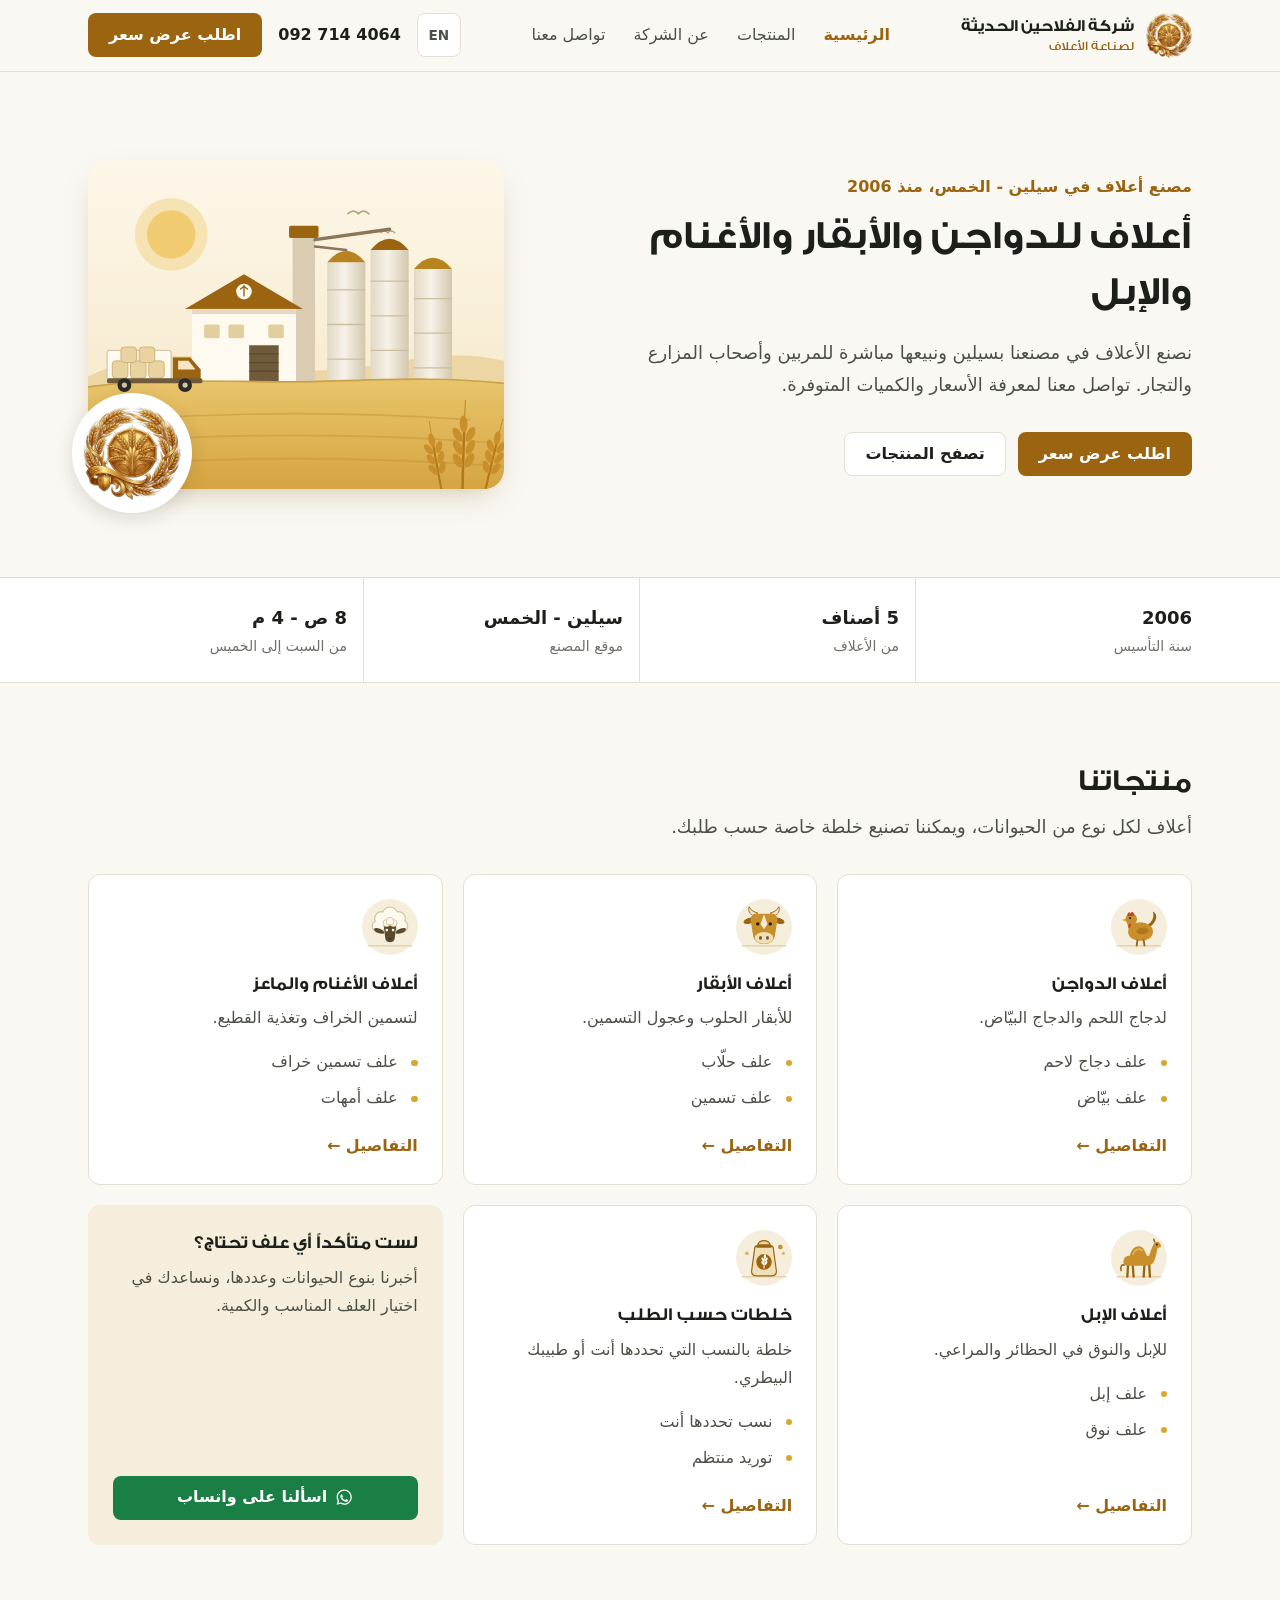
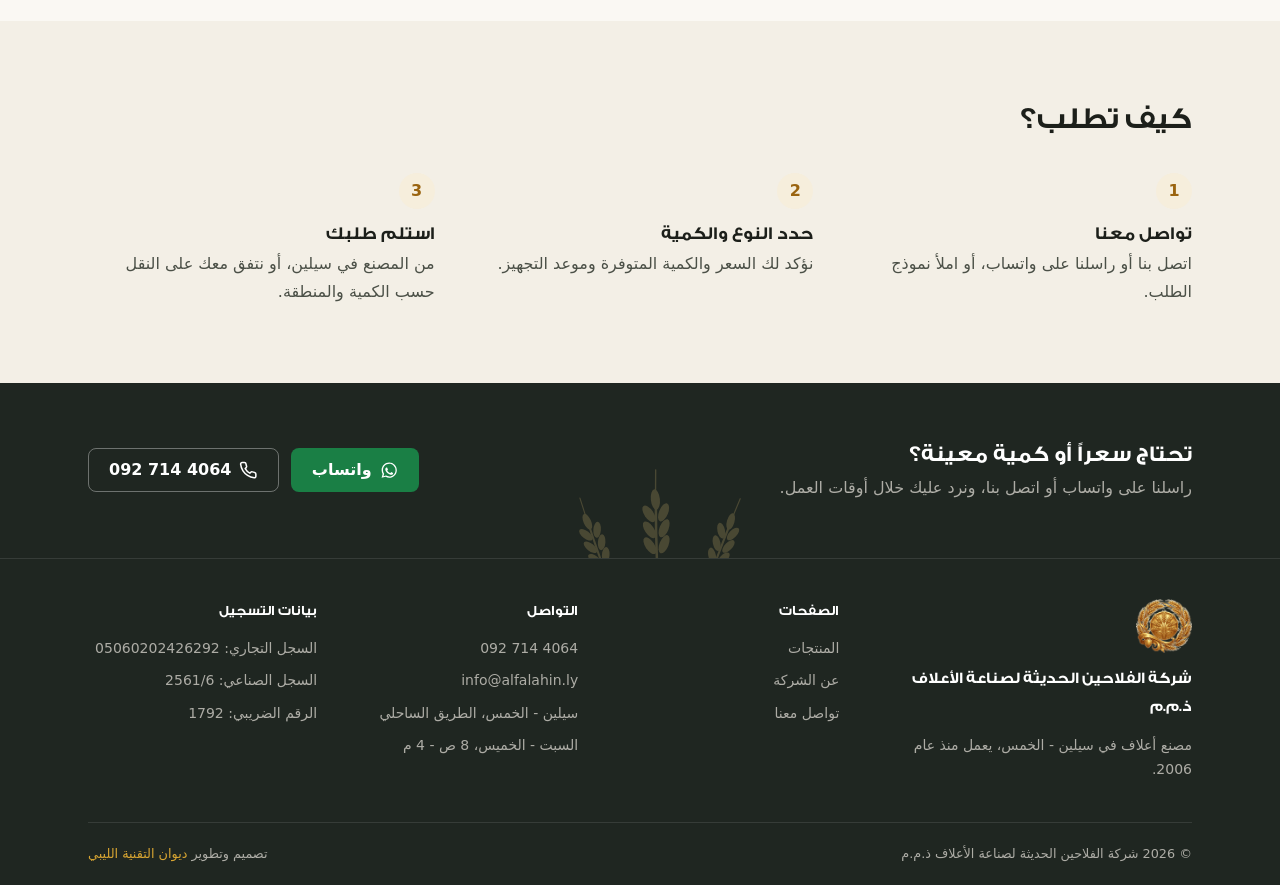
==== commit 9cfe7a71: "تجربة أفضل لتبديل اللغة + تبسيط مصطلحات أعلاف الدواجن - إرجاع الانعكاس الطبيعي للشريط العلوي بين الع" ====
--- a/index.html
+++ b/index.html
@@ -73,7 +73,7 @@
       </nav>
 
       <div class="header__actions">
-        <a class="lang-link" href="en/index.html" hreflang="en" lang="en" title="English">EN</a>
+        <a class="lang-link" href="en/index.html" hreflang="en" lang="en" title="English" aria-label="التبديل إلى الإنجليزية">EN</a>
         <a class="header__phone num" href="tel:+218927144064">092 714 4064</a>
         <a class="btn btn--primary" href="contact.html">اطلب عرض سعر</a>
         <a class="icon-btn" href="tel:+218927144064" aria-label="اتصل بنا"><svg viewBox="0 0 24 24" fill="none" stroke="currentColor" stroke-width="2" stroke-linecap="round" stroke-linejoin="round" aria-hidden="true"><path d="M22 16.92v3a2 2 0 0 1-2.18 2 19.79 19.79 0 0 1-8.63-3.07 19.5 19.5 0 0 1-6-6 19.79 19.79 0 0 1-3.07-8.67A2 2 0 0 1 4.11 2h3a2 2 0 0 1 2 1.72 12.84 12.84 0 0 0 .7 2.81 2 2 0 0 1-.45 2.11L8.09 9.91a16 16 0 0 0 6 6l1.27-1.27a2 2 0 0 1 2.11-.45 12.84 12.84 0 0 0 2.81.7A2 2 0 0 1 22 16.92z"/></svg></a>
@@ -127,7 +127,7 @@
             <h3>أعلاف الدواجن</h3>
             <p>لدجاج اللحم والدجاج البيّاض.</p>
             <ul class="ticks">
-              <li>علف لاحم بادي ونامي وناهي</li>
+              <li>علف دجاج لاحم</li>
               <li>علف بيّاض</li>
             </ul>
             <a class="link-arrow" href="products.html#poultry">التفاصيل ←</a>
--- a/assets/css/components.css
+++ b/assets/css/components.css
@@ -23,14 +23,6 @@
   gap: var(--sp-6);
 }
 
-/* يبقى ترتيب الشريط العلوي ثابتاً (الشعار يمينًا) في العربية والإنجليزية معاً، دون انعكاس */
-html[dir="ltr"] .header__inner {
-  flex-direction: row-reverse;
-}
-
-html[dir="ltr"] .header__actions {
-  flex-direction: row-reverse;
-}
 
 .brand {
   display: inline-flex;
@@ -97,8 +89,8 @@
   display: inline-flex;
   align-items: center;
   justify-content: center;
-  min-width: 2.5rem;
-  height: 2.5rem;
+  min-width: 2.75rem;
+  height: 2.75rem;
   padding-inline: 0.6rem;
   border: 1px solid var(--line);
   border-radius: var(--radius);
@@ -126,8 +118,8 @@
 
 .icon-btn {
   display: none;
-  width: 2.5rem;
-  height: 2.5rem;
+  width: 2.75rem;
+  height: 2.75rem;
   align-items: center;
   justify-content: center;
   border-radius: var(--radius);
@@ -853,6 +845,13 @@
 }
 
 /* ----------------------------------------------------------- الاستجابة */
+/* عند تضيّق العرض، رقم الهاتف النصي أول ما يُخفى (يبقى بديله زر الاتصال بالأيقونة) لإفساح المجال للقائمة وزر الطلب، فلا يلتف نص الإنجليزية الأطول */
+@media (max-width: 1180px) {
+  .header__phone {
+    display: none;
+  }
+}
+
 @media (max-width: 1000px) {
   .hero__inner,
   .two-col {
@@ -936,6 +935,28 @@
   }
 }
 
+/* الهواتف الصغيرة جداً (أقل من 481px): نكتفي بالشعار بلا نص لإفساح المجال لأزرار الاتصال والواتساب وتبديل اللغة دون أي تداخل أو خروج عن حدود الشاشة */
+@media (max-width: 480px) {
+  .brand__text {
+    display: none;
+  }
+  .brand__mark {
+    width: 2.75rem;
+  }
+  .header__inner {
+    gap: var(--sp-3);
+  }
+  .header__actions {
+    gap: var(--sp-2);
+  }
+  .icon-btn,
+  .lang-link {
+    width: 2.5rem;
+    min-width: 2.5rem;
+    height: 2.5rem;
+  }
+}
+
 @media (max-width: 640px) {
   .cards,
   .form-row,
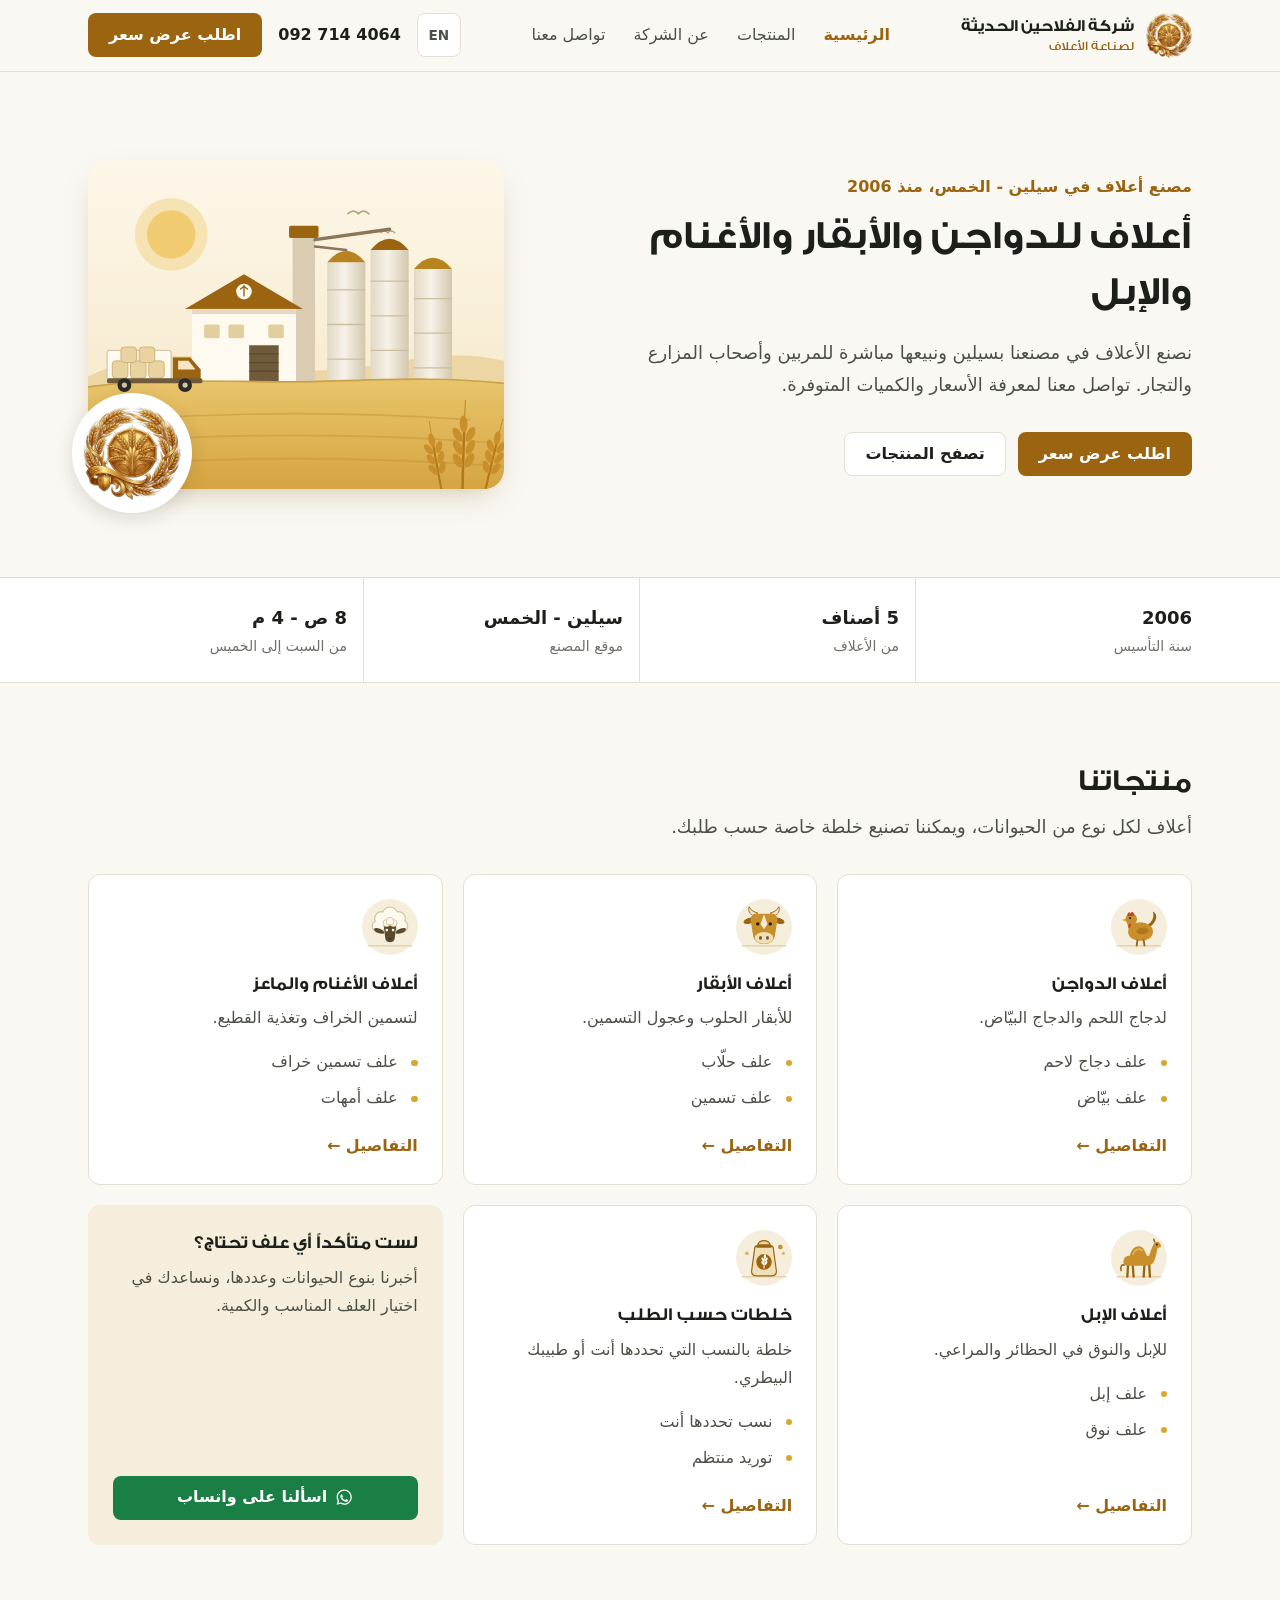
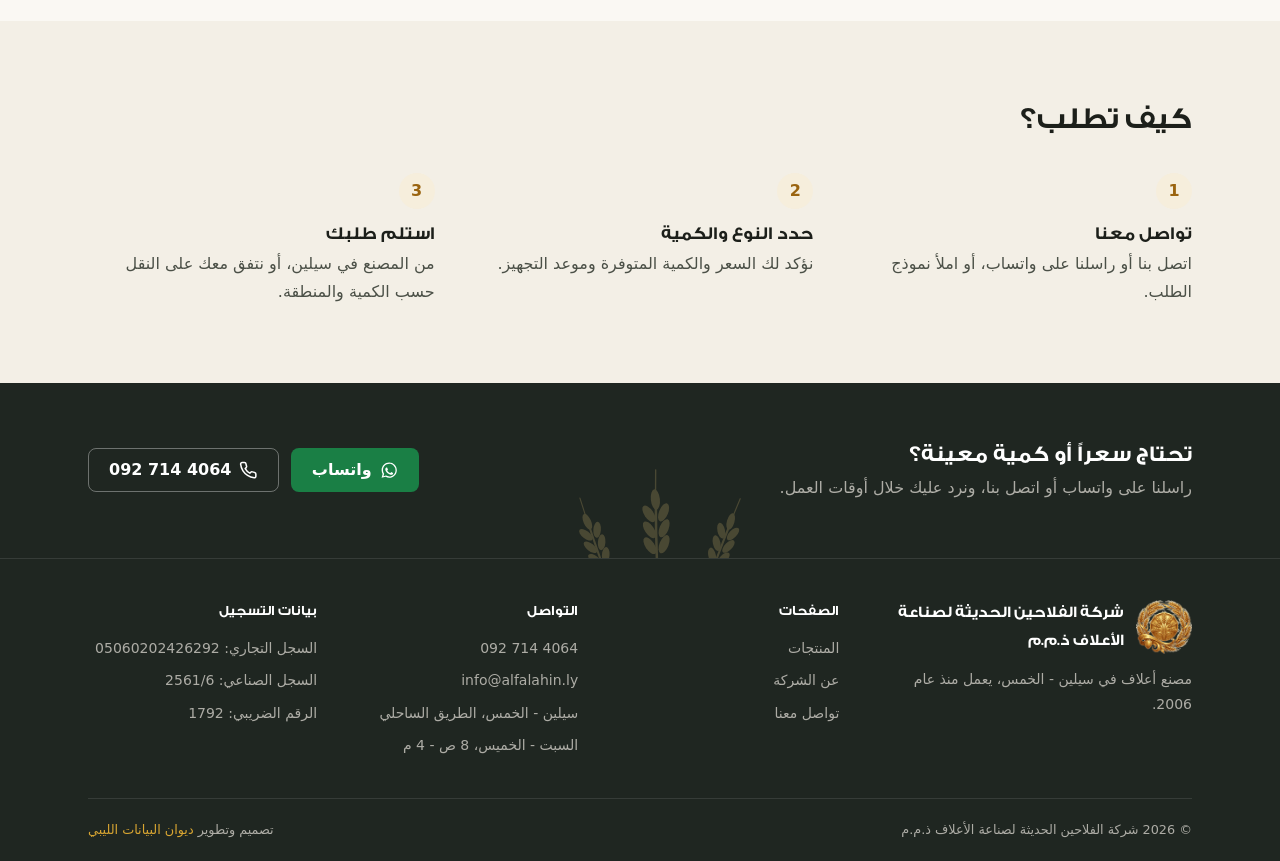
==== commit aa4a7a46: "Update footer credit to Libyan Data Diwan Co-authored-by: Copilot <223556219+Copilot@users.noreply.g" ====
--- a/index.html
+++ b/index.html
@@ -259,7 +259,7 @@
 
       <div class="footer__bottom">
         <p>© 2026 شركة الفلاحين الحديثة لصناعة الأعلاف ذ.م.م</p>
-        <p>تصميم وتطوير <a href="https://yosef.ly" target="_blank" rel="noopener">ديوان التقنية الليبي</a></p>
+        <p>تصميم وتطوير <a href="https://ldd.ly" target="_blank" rel="noopener">ديوان البيانات الليبي</a></p>
       </div>
     </div>
   </footer>
--- a/assets/css/components.css
+++ b/assets/css/components.css
@@ -28,7 +28,7 @@
   display: inline-flex;
   align-items: center;
   gap: var(--sp-3);
-  flex-shrink: 0;
+  min-width: 0;
 }
 
 .brand__mark {
@@ -41,15 +41,24 @@
   flex-direction: column;
   font-family: var(--font-head);
   line-height: 1.3;
+  min-width: 0;
 }
 
 .brand__name {
+  display: block;
+  overflow: hidden;
+  text-overflow: ellipsis;
+  white-space: nowrap;
   font-size: 1.05rem;
   font-weight: 700;
   color: var(--ink);
 }
 
 .brand__sub {
+  display: block;
+  overflow: hidden;
+  text-overflow: ellipsis;
+  white-space: nowrap;
   font-size: 0.8rem;
   font-weight: 500;
   color: var(--gold);
@@ -83,6 +92,7 @@
   display: flex;
   align-items: center;
   gap: var(--sp-4);
+  flex-shrink: 0;
 }
 
 .lang-link {
@@ -751,8 +761,8 @@
 
 .footer__brand {
   display: flex;
-  flex-direction: column;
-  align-items: flex-start;
+  flex-direction: row;
+  align-items: center;
   gap: var(--sp-3);
   margin-bottom: var(--sp-3);
 }
@@ -937,23 +947,29 @@
 
 /* الهواتف الصغيرة جداً (أقل من 481px): نكتفي بالشعار بلا نص لإفساح المجال لأزرار الاتصال والواتساب وتبديل اللغة دون أي تداخل أو خروج عن حدود الشاشة */
 @media (max-width: 480px) {
-  .brand__text {
-    display: none;
-  }
   .brand__mark {
-    width: 2.75rem;
+    width: 2.15rem;
+  }
+  .brand {
+    gap: 0.5rem;
+  }
+  .brand__name {
+    font-size: 0.85rem;
+  }
+  .brand__sub {
+    font-size: 0.7rem;
   }
   .header__inner {
-    gap: var(--sp-3);
+    gap: var(--sp-2);
   }
   .header__actions {
-    gap: var(--sp-2);
+    gap: 0.4rem;
   }
   .icon-btn,
   .lang-link {
-    width: 2.5rem;
-    min-width: 2.5rem;
-    height: 2.5rem;
+    width: 2.35rem;
+    min-width: 2.35rem;
+    height: 2.35rem;
   }
 }
 
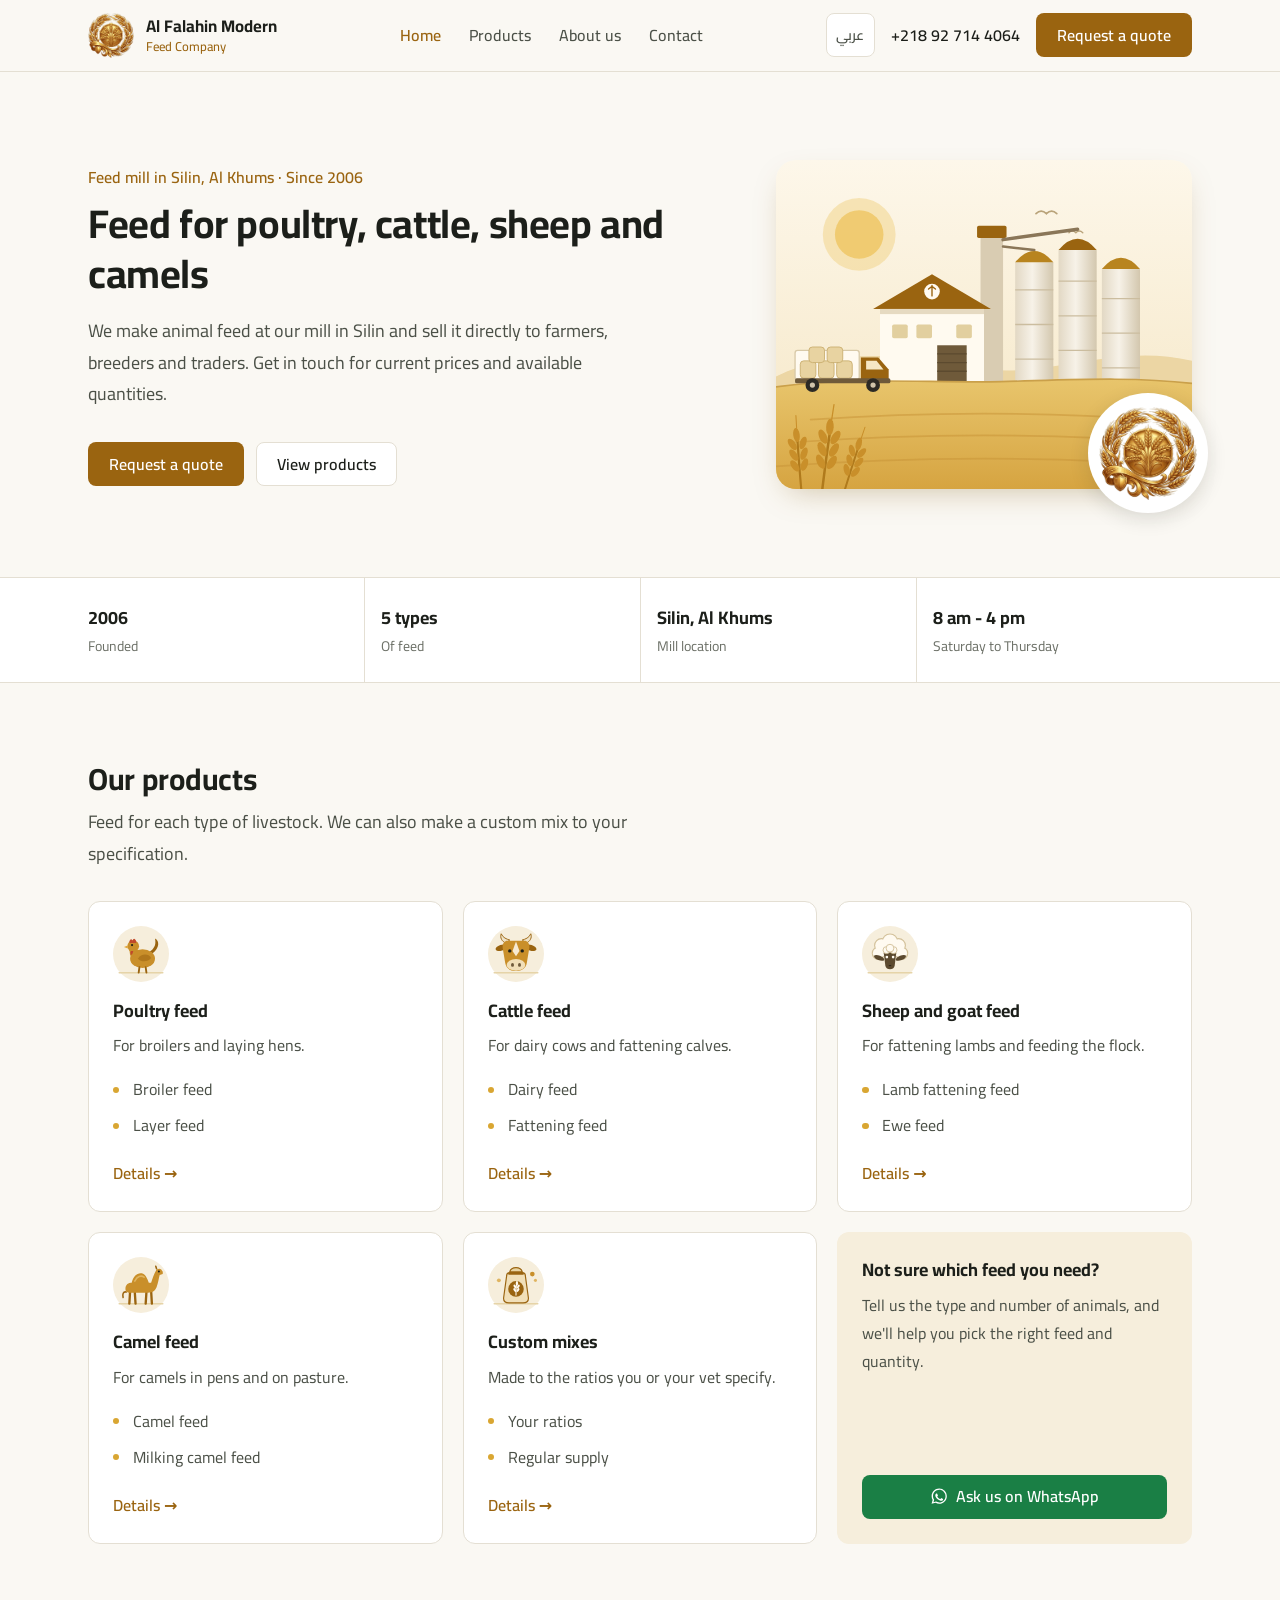
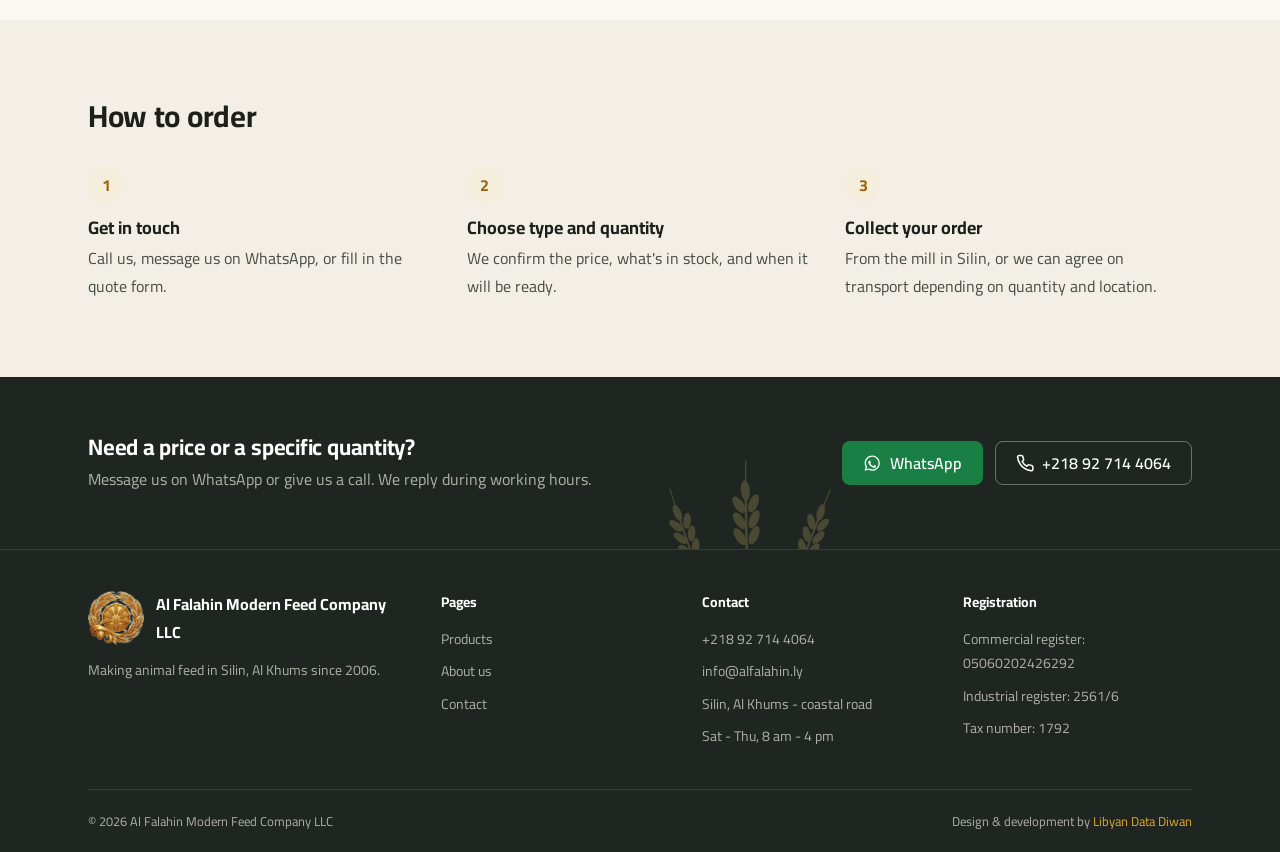
==== commit 0fab74ab: "Use browser language and Cairo on Alfalahin Co-authored-by: Copilot <223556219+Copilot@users.noreply" ====
--- a/index.html
+++ b/index.html
@@ -4,7 +4,8 @@
   <meta charset="UTF-8">
   <meta name="viewport" content="width=device-width, initial-scale=1, viewport-fit=cover">
   <title>شركة الفلاحين الحديثة لصناعة الأعلاف | سيلين - الخمس</title>
-  <meta name="description" content="مصنع أعلاف في سيلين - الخمس منذ 2006. أعلاف للدواجن والأبقار والأغنام والإبل، وخلطات حسب الطلب.">
+  <meta name="description" content="مصنع أعلاف في سيلين - الخمس منذ 2006. أعلاف للدواجن والأبقار والأغنام والإبل، وخلطات حسب الطلب">
+  <script src="assets/js/language.js"></script>
   <meta name="theme-color" content="#faf8f3">
   <link rel="canonical" href="https://www.alfalahin.ly/">
   <link rel="alternate" hreflang="ar" href="https://www.alfalahin.ly/">
@@ -17,9 +18,9 @@
   <meta property="og:locale" content="ar_LY">
   <meta property="og:url" content="https://www.alfalahin.ly/">
   <meta property="og:title" content="شركة الفلاحين الحديثة لصناعة الأعلاف | سيلين - الخمس">
-  <meta property="og:description" content="مصنع أعلاف في سيلين - الخمس منذ 2006. أعلاف للدواجن والأبقار والأغنام والإبل، وخلطات حسب الطلب.">
+  <meta property="og:description" content="مصنع أعلاف في سيلين - الخمس منذ 2006. أعلاف للدواجن والأبقار والأغنام والإبل، وخلطات حسب الطلب">
   <meta property="og:image" content="https://www.alfalahin.ly/assets/img/icon-512.png">
-  <link rel="preload" href="assets/fonts/gess-two-bold.woff2" as="font" type="font/woff2" crossorigin>
+  <link rel="preload" href="assets/fonts/cairo-arabic.woff2" as="font" type="font/woff2" crossorigin>
   <link rel="stylesheet" href="assets/css/base.css">
   <link rel="stylesheet" href="assets/css/components.css">
   <script type="application/ld+json">
@@ -73,7 +74,7 @@
       </nav>
 
       <div class="header__actions">
-        <a class="lang-link" href="en/index.html" hreflang="en" lang="en" title="English" aria-label="التبديل إلى الإنجليزية">EN</a>
+        <a class="lang-link" href="en/index.html?lang=en" hreflang="en" lang="en" title="English" aria-label="التبديل إلى الإنجليزية">EN</a>
         <a class="header__phone num" href="tel:+218927144064">092 714 4064</a>
         <a class="btn btn--primary" href="contact.html">اطلب عرض سعر</a>
         <a class="icon-btn" href="tel:+218927144064" aria-label="اتصل بنا"><svg viewBox="0 0 24 24" fill="none" stroke="currentColor" stroke-width="2" stroke-linecap="round" stroke-linejoin="round" aria-hidden="true"><path d="M22 16.92v3a2 2 0 0 1-2.18 2 19.79 19.79 0 0 1-8.63-3.07 19.5 19.5 0 0 1-6-6 19.79 19.79 0 0 1-3.07-8.67A2 2 0 0 1 4.11 2h3a2 2 0 0 1 2 1.72 12.84 12.84 0 0 0 .7 2.81 2 2 0 0 1-.45 2.11L8.09 9.91a16 16 0 0 0 6 6l1.27-1.27a2 2 0 0 1 2.11-.45 12.84 12.84 0 0 0 2.81.7A2 2 0 0 1 22 16.92z"/></svg></a>
@@ -89,7 +90,7 @@
         <div>
           <p class="hero__kicker">مصنع أعلاف في سيلين - الخمس، منذ 2006</p>
           <h1>أعلاف للدواجن والأبقار والأغنام والإبل</h1>
-          <p class="hero__desc">نصنع الأعلاف في مصنعنا بسيلين ونبيعها مباشرة للمربين وأصحاب المزارع والتجار. تواصل معنا لمعرفة الأسعار والكميات المتوفرة.</p>
+          <p class="hero__desc">نصنع الأعلاف في مصنعنا بسيلين ونبيعها مباشرة للمربين وأصحاب المزارع والتجار. تواصل معنا لمعرفة الأسعار والكميات المتوفرة</p>
           <div class="btn-group">
             <a class="btn btn--primary" href="contact.html">اطلب عرض سعر</a>
             <a class="btn btn--outline" href="products.html">تصفح المنتجات</a>
@@ -119,13 +120,13 @@
       <div class="container">
         <div class="section-head">
           <h2>منتجاتنا</h2>
-          <p>أعلاف لكل نوع من الحيوانات، ويمكننا تصنيع خلطة خاصة حسب طلبك.</p>
+          <p>ننتج أعلاف الدواجن والأبقار والأغنام والإبل، ونوفر خلطات خاصة حسب الطلب</p>
         </div>
         <div class="cards">
           <article class="card">
             <img class="card__icon" src="assets/img/icon-poultry.svg" alt="" width="72" height="72" loading="lazy">
             <h3>أعلاف الدواجن</h3>
-            <p>لدجاج اللحم والدجاج البيّاض.</p>
+            <p>لدجاج اللحم والدجاج البيّاض</p>
             <ul class="ticks">
               <li>علف دجاج لاحم</li>
               <li>علف بيّاض</li>
@@ -135,7 +136,7 @@
           <article class="card">
             <img class="card__icon" src="assets/img/icon-cattle.svg" alt="" width="72" height="72" loading="lazy">
             <h3>أعلاف الأبقار</h3>
-            <p>للأبقار الحلوب وعجول التسمين.</p>
+            <p>للأبقار الحلوب وعجول التسمين</p>
             <ul class="ticks">
               <li>علف حلّاب</li>
               <li>علف تسمين</li>
@@ -145,7 +146,7 @@
           <article class="card">
             <img class="card__icon" src="assets/img/icon-sheep.svg" alt="" width="72" height="72" loading="lazy">
             <h3>أعلاف الأغنام والماعز</h3>
-            <p>لتسمين الخراف وتغذية القطيع.</p>
+            <p>لتسمين الخراف وتغذية القطيع</p>
             <ul class="ticks">
               <li>علف تسمين خراف</li>
               <li>علف أمهات</li>
@@ -155,7 +156,7 @@
           <article class="card">
             <img class="card__icon" src="assets/img/icon-camel.svg" alt="" width="72" height="72" loading="lazy">
             <h3>أعلاف الإبل</h3>
-            <p>للإبل والنوق في الحظائر والمراعي.</p>
+            <p>للإبل والنوق في الحظائر والمراعي</p>
             <ul class="ticks">
               <li>علف إبل</li>
               <li>علف نوق</li>
@@ -165,7 +166,7 @@
           <article class="card">
             <img class="card__icon" src="assets/img/icon-custom.svg" alt="" width="72" height="72" loading="lazy">
             <h3>خلطات حسب الطلب</h3>
-            <p>خلطة بالنسب التي تحددها أنت أو طبيبك البيطري.</p>
+            <p>خلطة بالنسب التي تحددها أنت أو طبيبك البيطري</p>
             <ul class="ticks">
               <li>نسب تحددها أنت</li>
               <li>توريد منتظم</li>
@@ -174,7 +175,7 @@
           </article>
           <article class="card" style="background: var(--gold-soft); border-color: transparent;">
             <h3>لست متأكداً أي علف تحتاج؟</h3>
-            <p>أخبرنا بنوع الحيوانات وعددها، ونساعدك في اختيار العلف المناسب والكمية.</p>
+            <p>أخبرنا بنوع الحيوانات وعددها، ونساعدك في اختيار العلف المناسب والكمية</p>
             <a class="btn btn--wa" style="margin-top: auto;" href="https://wa.me/218927144064?text=%D8%A7%D9%84%D8%B3%D9%84%D8%A7%D9%85%20%D8%B9%D9%84%D9%8A%D9%83%D9%85%D8%8C%20%D8%A3%D8%AD%D8%AA%D8%A7%D8%AC%20%D9%85%D8%B3%D8%A7%D8%B9%D8%AF%D8%A9%20%D9%81%D9%8A%20%D8%A7%D8%AE%D8%AA%D9%8A%D8%A7%D8%B1%20%D8%A7%D9%84%D8%B9%D9%84%D9%81%20%D8%A7%D9%84%D9%85%D9%86%D8%A7%D8%B3%D8%A8" target="_blank" rel="noopener"><svg viewBox="0 0 24 24" fill="currentColor" aria-hidden="true"><path d="M12.04 2c-5.46 0-9.91 4.45-9.91 9.91 0 1.75.46 3.45 1.32 4.95L2.05 22l5.25-1.38c1.45.79 3.08 1.21 4.74 1.21 5.46 0 9.91-4.45 9.91-9.91 0-2.65-1.03-5.14-2.9-7.01A9.82 9.82 0 0 0 12.04 2zm.01 1.67c2.2 0 4.26.86 5.82 2.42a8.18 8.18 0 0 1 2.41 5.82c0 4.54-3.7 8.24-8.24 8.24-1.42 0-2.82-.37-4.06-1.07l-.29-.16-3.12.82.83-3.04-.19-.3a8.18 8.18 0 0 1-1.26-4.49c0-4.54 3.7-8.24 8.24-8.24zm4.52 11.66c-.25-.13-1.47-.72-1.7-.81-.23-.08-.39-.13-.56.13-.17.25-.64.81-.79.97-.14.17-.29.19-.54.06-.25-.13-1.06-.39-2.02-1.25-.75-.67-1.25-1.5-1.4-1.75-.14-.25-.02-.39.11-.51.11-.11.25-.29.38-.44.13-.14.17-.25.25-.42.08-.17.04-.31-.02-.44-.06-.13-.56-1.35-.77-1.85-.2-.49-.41-.42-.56-.43h-.48c-.17 0-.44.06-.67.31-.23.25-.88.86-.88 2.1s.9 2.44 1.03 2.61c.13.17 1.77 2.7 4.28 3.79.6.26 1.07.41 1.43.53.6.19 1.15.16 1.58.1.48-.07 1.47-.6 1.68-1.18.21-.58.21-1.07.15-1.18-.06-.1-.23-.16-.48-.28z"/></svg><span>اسألنا على واتساب</span></a>
           </article>
         </div>
@@ -189,15 +190,15 @@
         <ol class="steps">
           <li class="step">
             <h3>تواصل معنا</h3>
-            <p>اتصل بنا أو راسلنا على واتساب، أو املأ نموذج الطلب.</p>
+            <p>اتصل بنا أو راسلنا على واتساب، أو املأ نموذج الطلب</p>
           </li>
           <li class="step">
             <h3>حدد النوع والكمية</h3>
-            <p>نؤكد لك السعر والكمية المتوفرة وموعد التجهيز.</p>
+            <p>نؤكد لك السعر والكمية المتوفرة وموعد التجهيز</p>
           </li>
           <li class="step">
             <h3>استلم طلبك</h3>
-            <p>من المصنع في سيلين، أو نتفق معك على النقل حسب الكمية والمنطقة.</p>
+            <p>من المصنع في سيلين، أو نتفق معك على النقل حسب الكمية والمنطقة</p>
           </li>
         </ol>
       </div>
@@ -207,7 +208,7 @@
       <div class="container cta__inner">
         <div>
           <h2>تحتاج سعراً أو كمية معينة؟</h2>
-          <p>راسلنا على واتساب أو اتصل بنا، ونرد عليك خلال أوقات العمل.</p>
+          <p>راسلنا على واتساب أو اتصل بنا، ونرد عليك خلال أوقات العمل</p>
         </div>
         <div class="btn-group">
           <a class="btn btn--wa" href="https://wa.me/218927144064" target="_blank" rel="noopener"><svg viewBox="0 0 24 24" fill="currentColor" aria-hidden="true"><path d="M12.04 2c-5.46 0-9.91 4.45-9.91 9.91 0 1.75.46 3.45 1.32 4.95L2.05 22l5.25-1.38c1.45.79 3.08 1.21 4.74 1.21 5.46 0 9.91-4.45 9.91-9.91 0-2.65-1.03-5.14-2.9-7.01A9.82 9.82 0 0 0 12.04 2zm.01 1.67c2.2 0 4.26.86 5.82 2.42a8.18 8.18 0 0 1 2.41 5.82c0 4.54-3.7 8.24-8.24 8.24-1.42 0-2.82-.37-4.06-1.07l-.29-.16-3.12.82.83-3.04-.19-.3a8.18 8.18 0 0 1-1.26-4.49c0-4.54 3.7-8.24 8.24-8.24zm4.52 11.66c-.25-.13-1.47-.72-1.7-.81-.23-.08-.39-.13-.56.13-.17.25-.64.81-.79.97-.14.17-.29.19-.54.06-.25-.13-1.06-.39-2.02-1.25-.75-.67-1.25-1.5-1.4-1.75-.14-.25-.02-.39.11-.51.11-.11.25-.29.38-.44.13-.14.17-.25.25-.42.08-.17.04-.31-.02-.44-.06-.13-.56-1.35-.77-1.85-.2-.49-.41-.42-.56-.43h-.48c-.17 0-.44.06-.67.31-.23.25-.88.86-.88 2.1s.9 2.44 1.03 2.61c.13.17 1.77 2.7 4.28 3.79.6.26 1.07.41 1.43.53.6.19 1.15.16 1.58.1.48-.07 1.47-.6 1.68-1.18.21-.58.21-1.07.15-1.18-.06-.1-.23-.16-.48-.28z"/></svg><span>واتساب</span></a>
@@ -225,7 +226,7 @@
             <img src="assets/img/logo-128.png" alt="" width="128" height="123" loading="lazy">
             <span class="footer__name">شركة الفلاحين الحديثة لصناعة الأعلاف ذ.م.م</span>
           </div>
-          <p>مصنع أعلاف في سيلين - الخمس، يعمل منذ عام 2006.</p>
+          <p>نصنع الأعلاف في سيلين - الخمس منذ 2006</p>
         </div>
 
         <div>
@@ -285,5 +286,6 @@
     </div>
   </nav>
 
+  <script src="assets/js/main.js" defer></script>
 </body>
 </html>
--- a/assets/css/base.css
+++ b/assets/css/base.css
@@ -31,9 +31,8 @@
   --wa: #1a7f45;
   --wa-hover: #146838;
 
-  /* الخطوط: GE SS Two للعناوين (نفس خط ورق المراسلات) و IBM Plex للنص */
-  --font-head: "GE SS Two", "IBM Plex Sans Arabic", system-ui, sans-serif;
-  --font-body: "IBM Plex Sans Arabic", system-ui, -apple-system, "Segoe UI", sans-serif;
+  --font-head: "Cairo", system-ui, sans-serif;
+  --font-body: "Cairo", system-ui, -apple-system, "Segoe UI", sans-serif;
 
   --sp-1: 0.25rem;
   --sp-2: 0.5rem;
@@ -124,11 +123,6 @@
   color: var(--ink-soft);
 }
 
-/* النسخة الإنجليزية: IBM Plex بدل GE SS Two لأن حروفه اللاتينية أوضح */
-html[lang="en"] {
-  --font-head: var(--font-body);
-}
-
 html[lang="en"] h1,
 html[lang="en"] h2 {
   line-height: 1.25;
